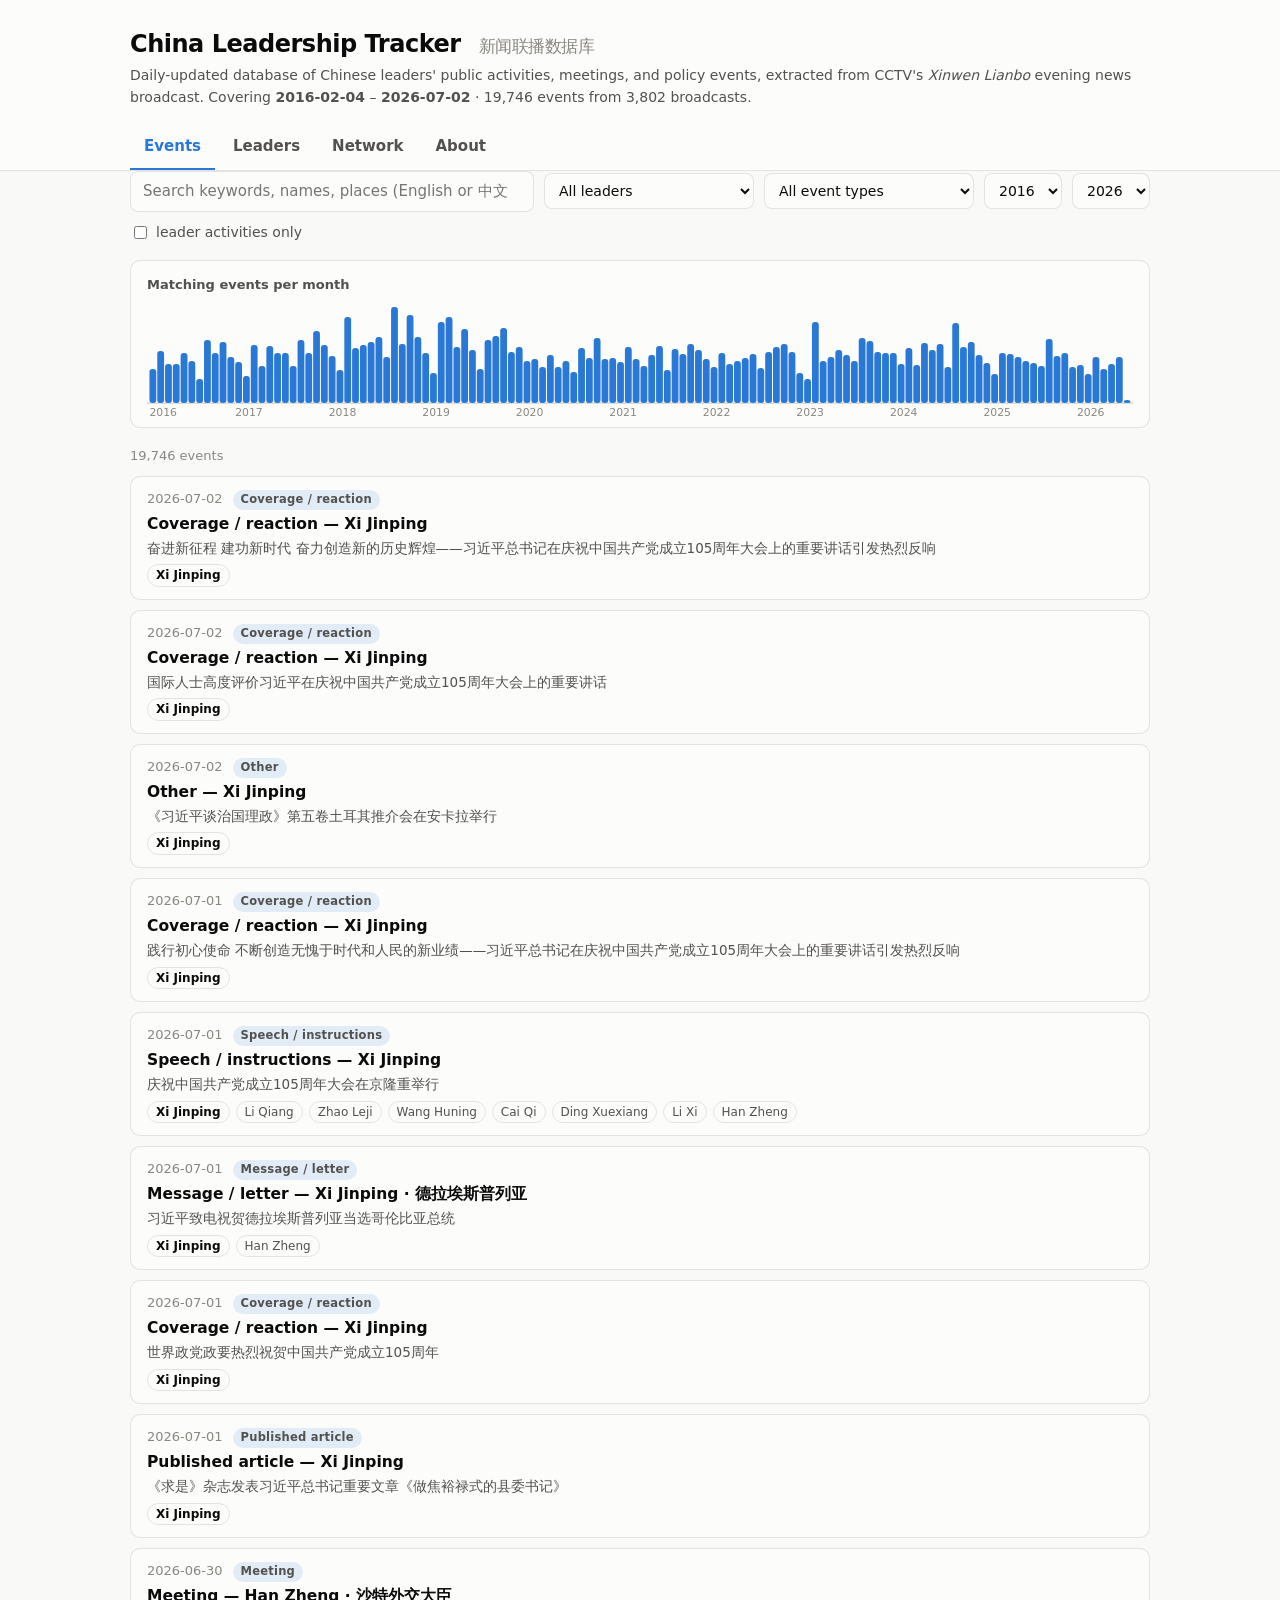
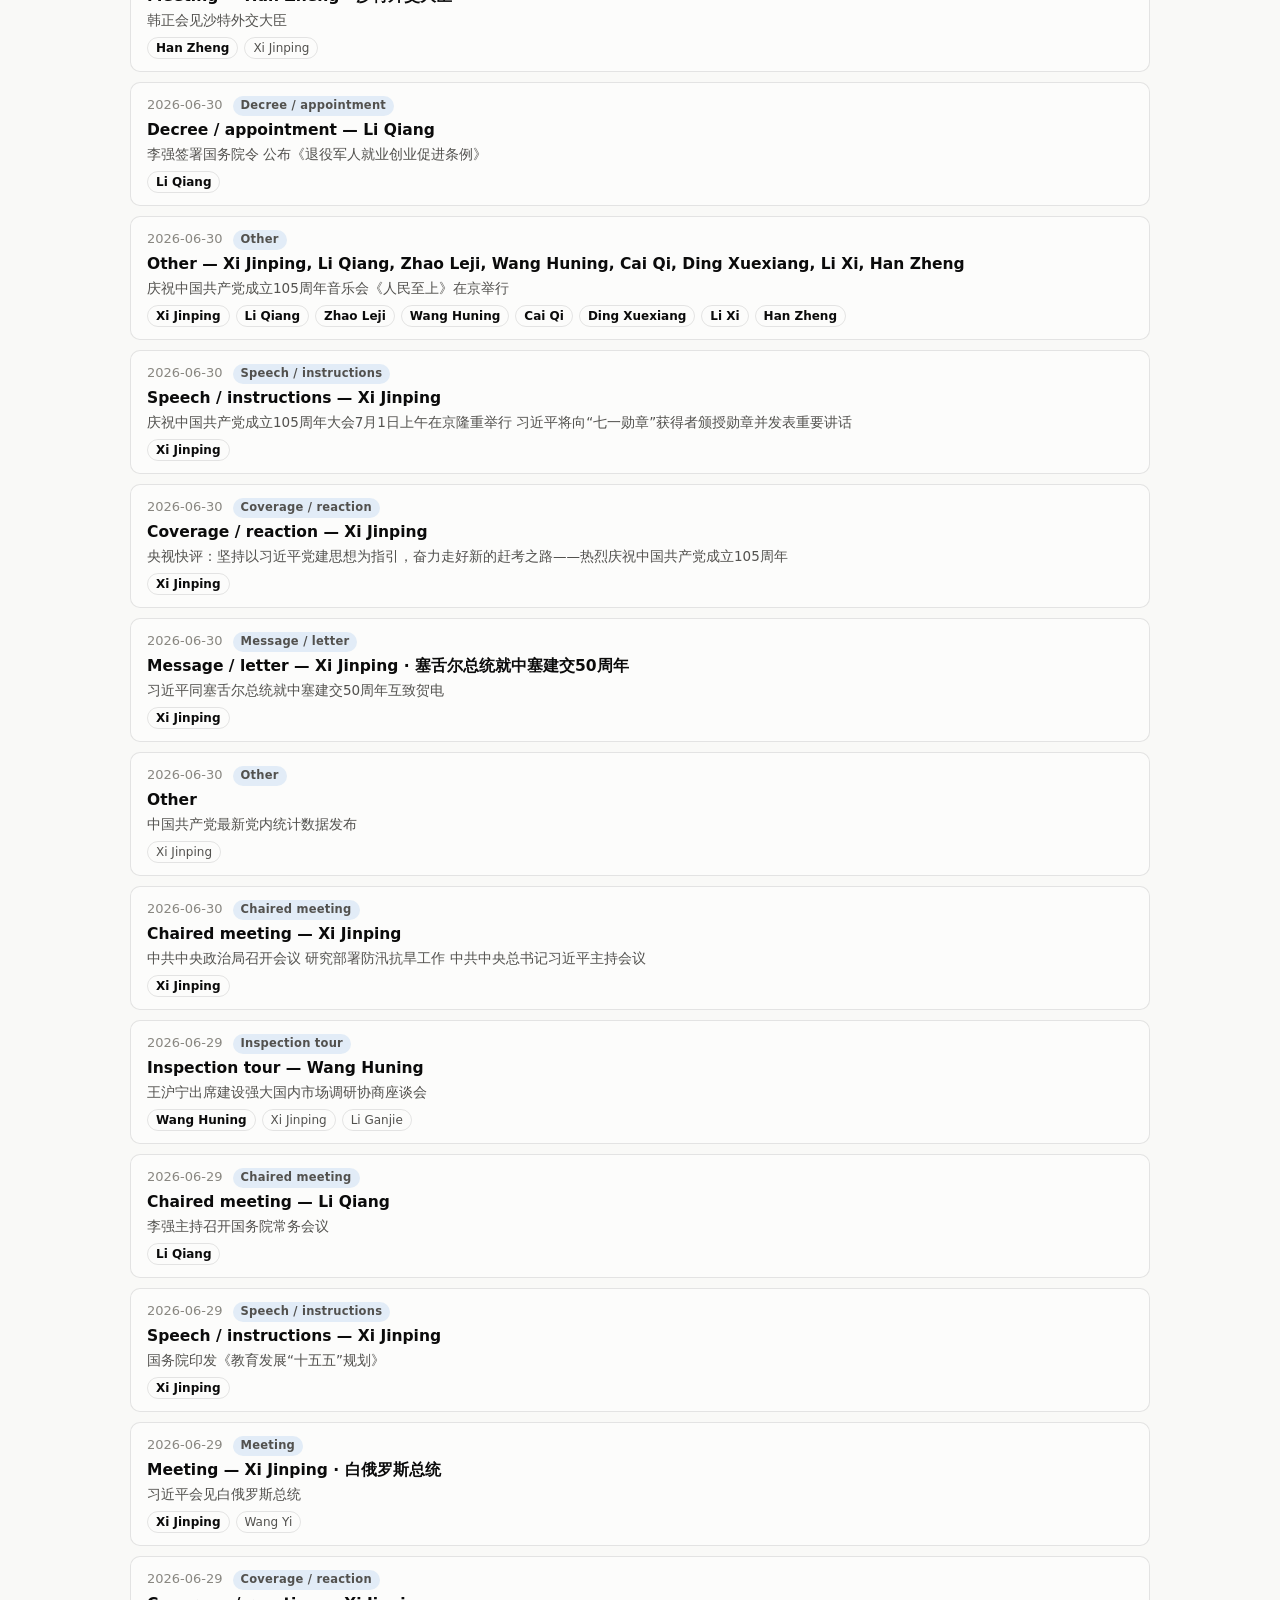
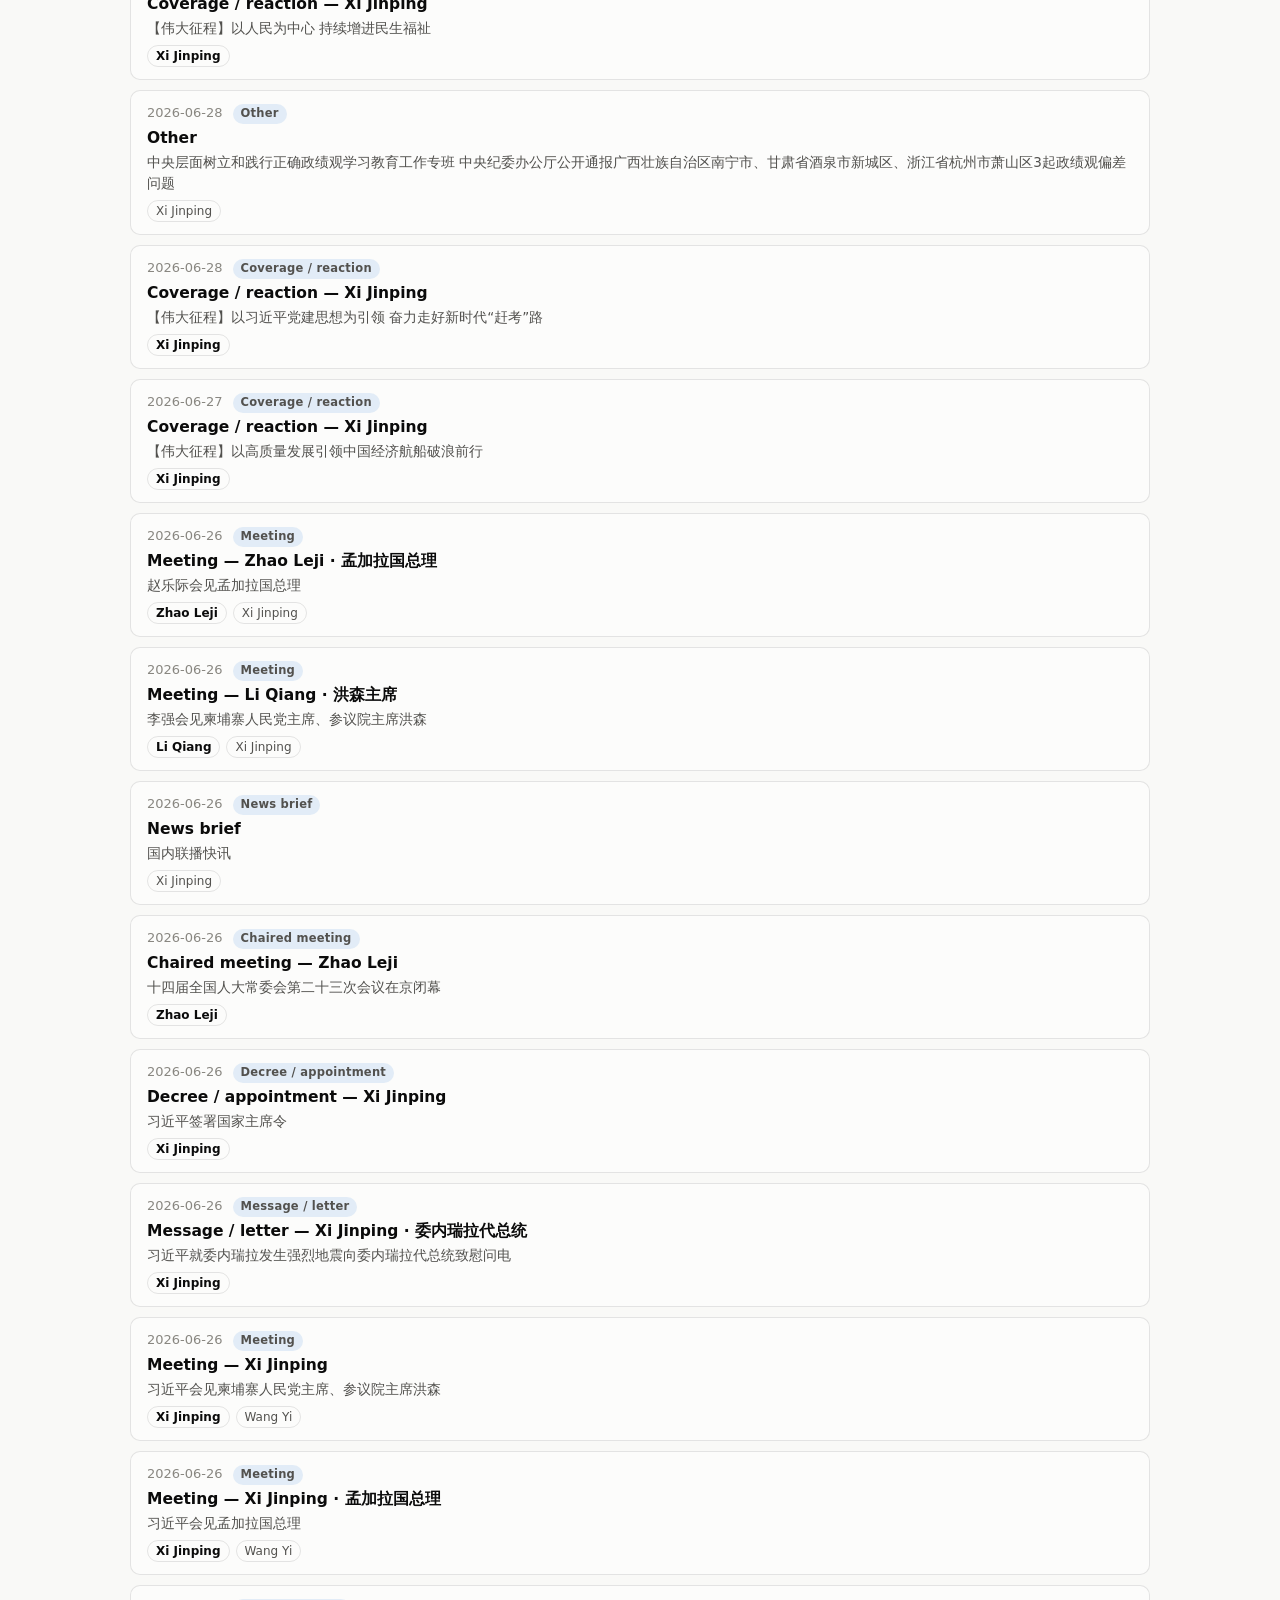
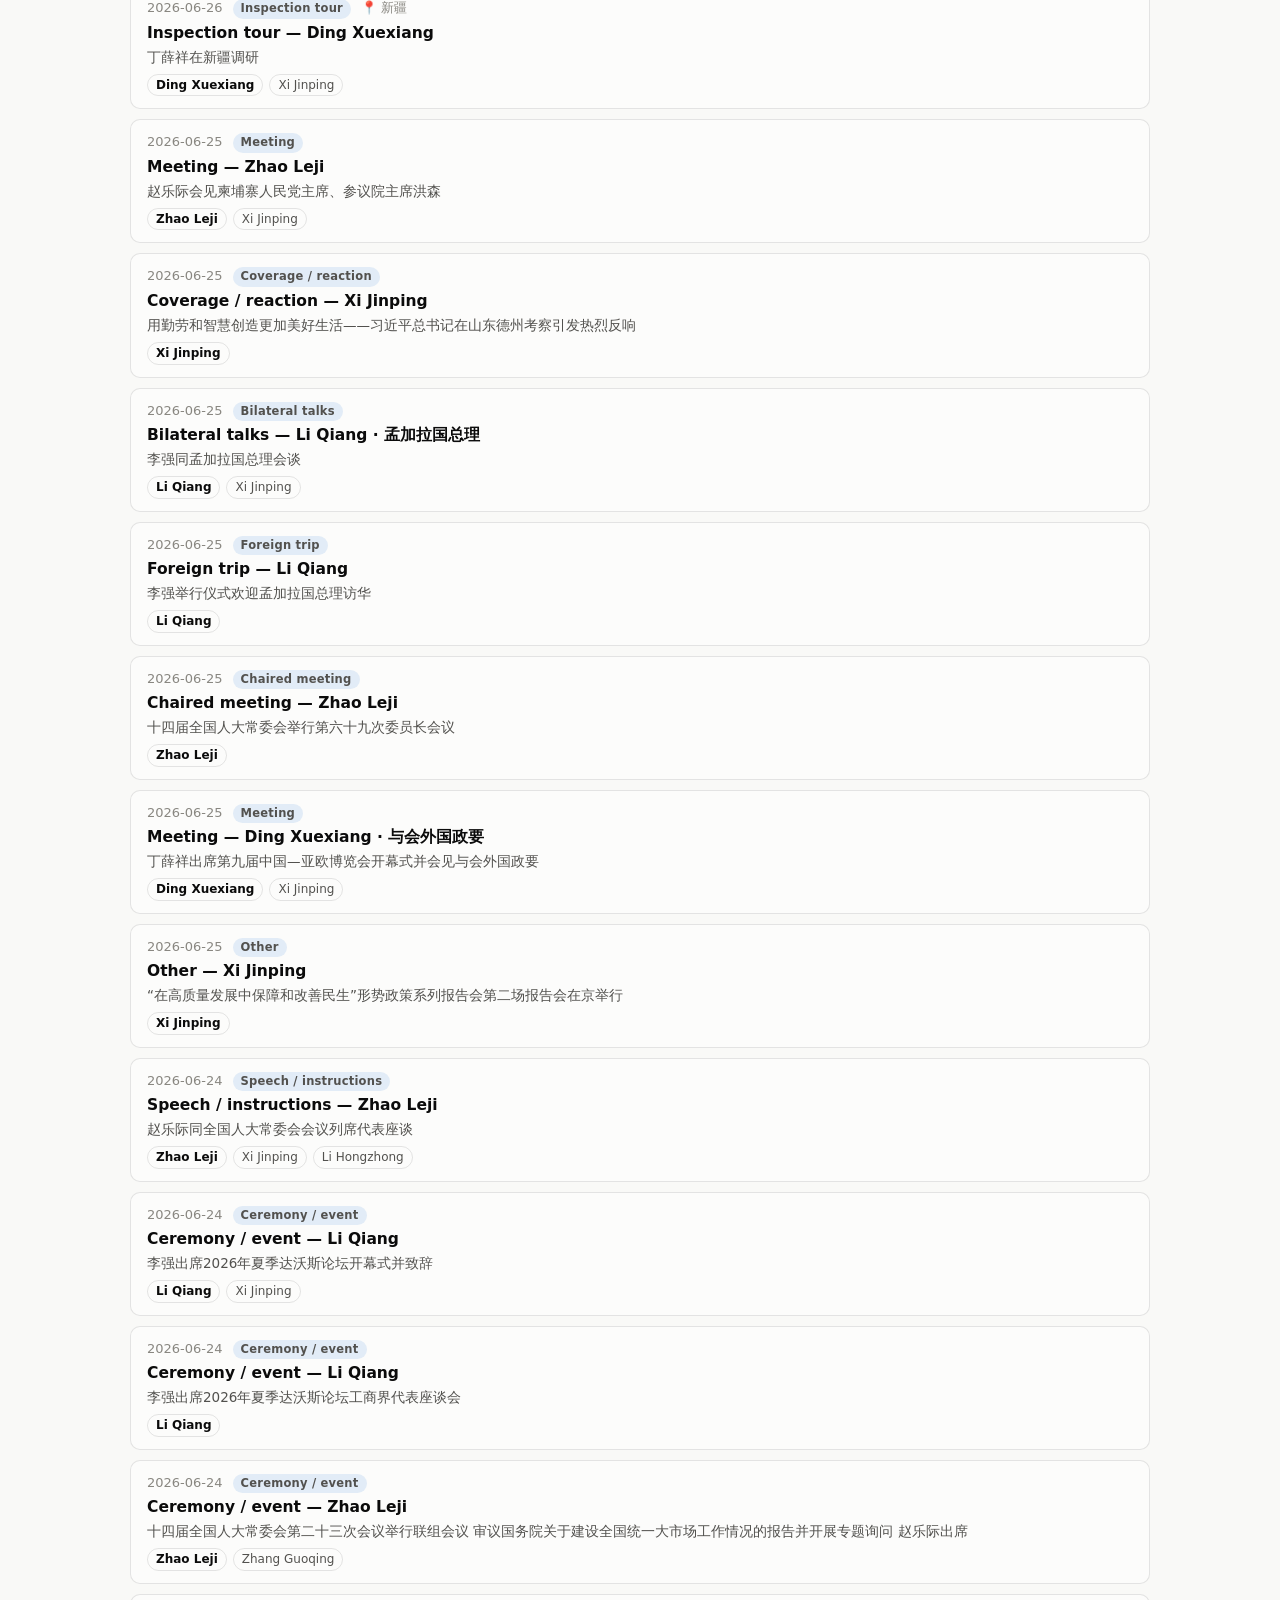
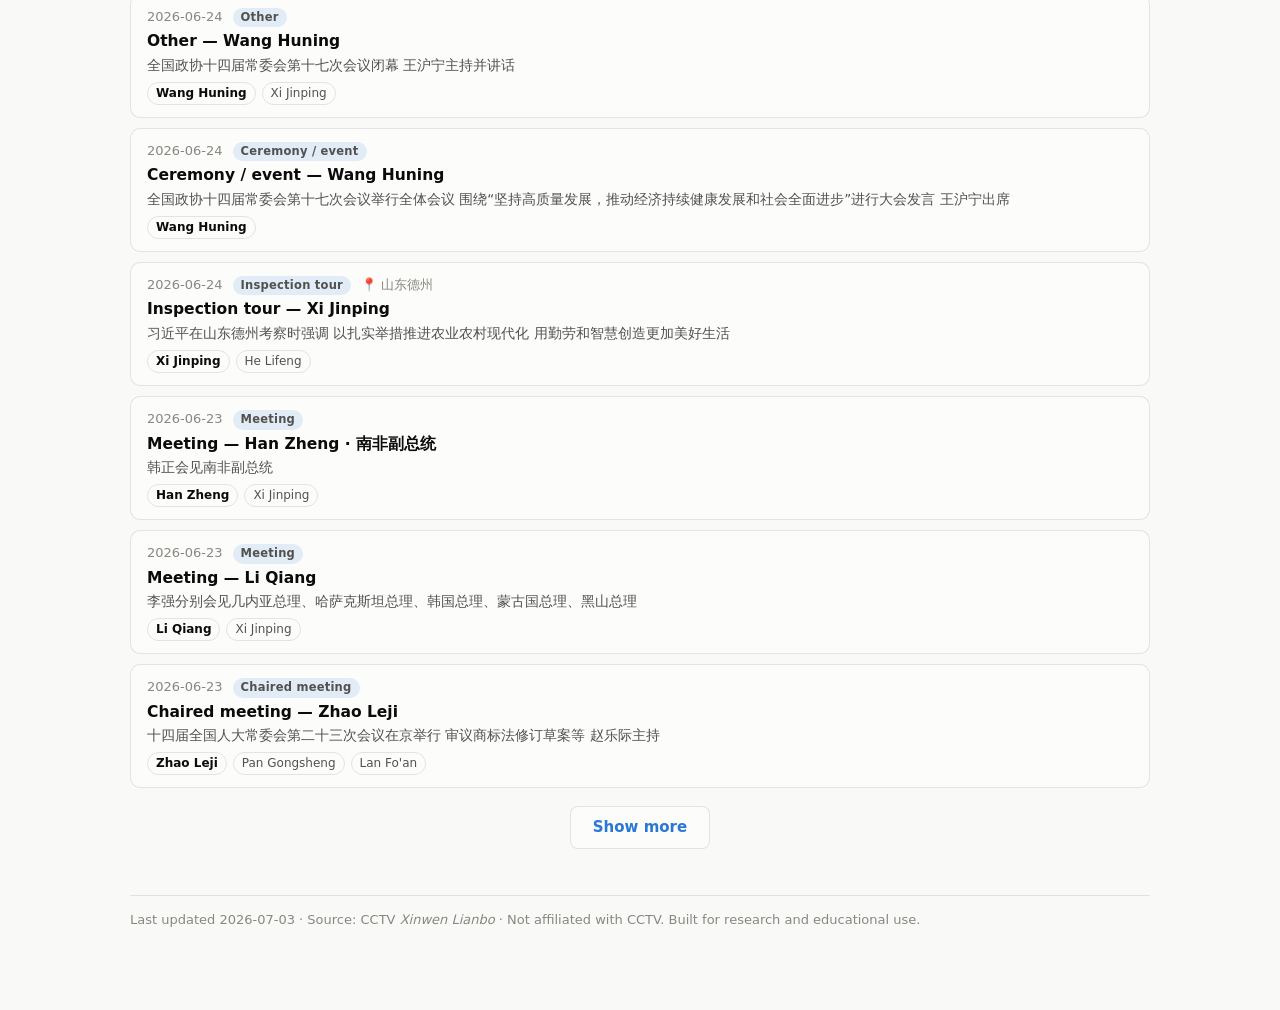
==== docs/index.html @ 0b05734a "China Leadership Tracker: pipeline, archive 2016-2026, static site Co-Authored-By: Claude Fable 5 <n" ====
<!DOCTYPE html>
<html lang="en">
<head>
<meta charset="utf-8">
<meta name="viewport" content="width=device-width, initial-scale=1">
<title>China Leadership Tracker — Xinwen Lianbo Database</title>
<meta name="description" content="A searchable English-language database of Chinese leaders' public activities, meetings, and policy events, built daily from CCTV's Xinwen Lianbo news broadcast.">
<link rel="icon" href="data:image/svg+xml,<svg xmlns=%22http://www.w3.org/2000/svg%22 viewBox=%220 0 100 100%22><text y=%22.9em%22 font-size=%2290%22>📺</text></svg>">
<link rel="stylesheet" href="style.css">
</head>
<body>

<header class="site">
  <div class="wrap">
    <h1>China Leadership Tracker <span class="zh">新闻联播数据库</span></h1>
    <p class="sub">Daily-updated database of Chinese leaders' public activities, meetings, and policy events, extracted from CCTV's <em>Xinwen Lianbo</em> evening news broadcast. <span id="meta-line"></span></p>
    <nav class="tabs">
      <button data-view="events" class="active">Events</button>
      <button data-view="leaders">Leaders</button>
      <button data-view="network">Network</button>
      <button data-view="about">About</button>
    </nav>
  </div>
</header>

<main class="wrap">

  <!-- ================= EVENTS ================= -->
  <section id="view-events" class="view active">
    <div class="filters">
      <input type="search" id="f-search" placeholder="Search keywords, names, places (English or 中文)…">
      <select id="f-leader"><option value="">All leaders</option></select>
      <select id="f-type"><option value="">All event types</option></select>
      <select id="f-year-from"></select>
      <select id="f-year-to"></select>
      <label class="chk"><input type="checkbox" id="f-activity"> leader activities only</label>
    </div>

    <div class="chart-card">
      <h3 id="chart-title">Matching events per month</h3>
      <svg id="chart-svg" preserveAspectRatio="none"></svg>
    </div>

    <p class="count-note" id="result-count"></p>
    <div id="event-list"></div>
    <button class="more-btn" id="more-btn" hidden>Show more</button>
  </section>

  <!-- ================= LEADERS ================= -->
  <section id="view-leaders" class="view">
    <div class="tier-legend" id="tier-legend"></div>
    <div class="leader-grid" id="leader-grid"></div>
  </section>

  <!-- ================= NETWORK ================= -->
  <section id="view-network" class="view">
    <div class="filters">
      <select id="n-year-from"></select>
      <select id="n-year-to"></select>
      <label class="chk">min co-appearances
        <input type="number" id="n-min" value="5" min="1" max="200" style="width:70px">
      </label>
      <label class="chk"><input type="checkbox" id="n-mentions" checked> include mentions</label>
    </div>
    <div class="tier-legend" id="net-legend"></div>
    <svg id="network-svg"></svg>
    <div class="net-info" id="net-info">Nodes are leaders sized by joint public appearances; a link means two figures appeared in the same <em>Xinwen Lianbo</em> item. Click a node to inspect; click the background to reset.</div>
  </section>

  <!-- ================= ABOUT ================= -->
  <section id="view-about" class="view prose">
    <h3>What this is</h3>
    <p><em>Xinwen Lianbo</em> (新闻联播) is China's flagship 7 p.m. news program, simulcast nationally by CCTV. Its running order and wording are a curated official record of what the party-state wants known about its leaders: who met whom, who inspected what, which meetings were chaired, and which policy language was used. This site turns the full text of every broadcast since <b>February 2016</b> into a structured, searchable, English-accessible database, updated automatically every day.</p>

    <h3>How it is built</h3>
    <ul>
      <li><b>Collection.</b> Each day's transcript is downloaded from CCTV's public program pages shortly after broadcast.</li>
      <li><b>Extraction.</b> Every news item is scanned against a roster of ~58 senior figures (Politburo members of the 18th–20th Central Committees, state leaders, and key ministers). Items are classified by rule into event types — meetings, bilateral talks, inspection tours, chaired meetings, phone calls, congratulatory messages, foreign trips, ceremonies, NPC/CPPCC deliberations, and more.</li>
      <li><b>Translation.</b> English titles and one-to-two-sentence analytic summaries are produced with a large language model and cached; the original Chinese text is always preserved and shown alongside.</li>
      <li><b>Network.</b> The co-appearance graph counts how often two roster figures appear in the same news item — a standard proxy for elite proximity used in scholarship on Chinese politics.</li>
    </ul>

    <h3>Caveats for researchers</h3>
    <ul>
      <li>The source is state media: coverage reflects official signaling, not the full universe of leadership activity. Absence from <em>Xinwen Lianbo</em> is itself a signal, but interpret it carefully.</li>
      <li>Event typing is rule-based on headline patterns; a small share of items are classified as <code>other</code> or <code>coverage</code> (thematic propaganda pieces that mention a leader without reporting an activity). The "leader activities only" filter excludes those.</li>
      <li>Name matching is by exact Chinese name; a leader mentioned by title only (e.g. 总书记 without 习近平) is not captured in that item.</li>
      <li>English summaries are machine-generated and should be checked against the Chinese original before quotation.</li>
    </ul>

    <h3>Related resources</h3>
    <ul>
      <li><a href="https://asiasociety.org/policy-institute/decoding-chinese-politics" target="_blank" rel="noopener">Asia Society Policy Institute — Decoding Chinese Politics</a></li>
      <li><a href="https://propagandascope.org/" target="_blank" rel="noopener">PropagandaScope</a></li>
      <li><a href="https://tv.cctv.com/lm/xwlb/" target="_blank" rel="noopener">CCTV Xinwen Lianbo official page (source)</a></li>
    </ul>

    <h3>Data access</h3>
    <p>The underlying data is plain JSON, republished on every update: <code>data/index.json</code> (all events), <code>data/leaders.json</code> (roster), and <code>data/events-YYYY.json</code> (full Chinese text by year). Cite as "China Leadership Tracker, based on CCTV Xinwen Lianbo transcripts."</p>
  </section>

  <footer class="site">
    <span id="footer-meta"></span> · Source: CCTV <em>Xinwen Lianbo</em> · Not affiliated with CCTV. Built for research and educational use.
  </footer>
</main>

<div class="chart-tip" id="tip"></div>
<script src="app.js"></script>
</body>
</html>
---- docs/style.css ----
:root {
  --page: #f9f9f7;
  --surface: #fcfcfb;
  --ink: #0b0b0b;
  --ink-2: #52514e;
  --muted: #898781;
  --grid: #e1e0d9;
  --baseline: #c3c2b7;
  --border: rgba(11, 11, 11, 0.10);
  --accent: #2a78d6;
  --accent-soft: rgba(42, 120, 214, 0.12);
  --tier1: #2a78d6;
  --tier2: #1baf7a;
  --tier3: #eda100;
  --tier4: #008300;
  --tier5: #4a3aa7;
}
@media (prefers-color-scheme: dark) {
  :root {
    --page: #0d0d0d;
    --surface: #1a1a19;
    --ink: #ffffff;
    --ink-2: #c3c2b7;
    --muted: #898781;
    --grid: #2c2c2a;
    --baseline: #383835;
    --border: rgba(255, 255, 255, 0.10);
    --accent: #3987e5;
    --accent-soft: rgba(57, 135, 229, 0.18);
    --tier1: #3987e5;
    --tier2: #199e70;
    --tier3: #c98500;
    --tier4: #008300;
    --tier5: #9085e9;
  }
}

* { box-sizing: border-box; }
html, body { margin: 0; padding: 0; }
body {
  background: var(--page);
  color: var(--ink);
  font: 15px/1.55 system-ui, -apple-system, "Segoe UI", sans-serif;
}
a { color: var(--accent); text-decoration: none; }
a:hover { text-decoration: underline; }

.wrap { max-width: 1060px; margin: 0 auto; padding: 0 20px 80px; }

header.site {
  border-bottom: 1px solid var(--border);
  background: var(--surface);
}
header.site .wrap {
  padding-top: 26px;
  padding-bottom: 0;
}
header.site h1 { margin: 0 0 2px; font-size: 24px; letter-spacing: -0.02em; }
header.site h1 .zh { color: var(--muted); font-weight: 400; font-size: 17px; margin-left: 10px; }
header.site p.sub { margin: 0 0 16px; color: var(--ink-2); font-size: 14px; }

nav.tabs { display: flex; gap: 4px; }
nav.tabs button {
  appearance: none; border: none; background: none;
  font: inherit; font-weight: 600; color: var(--ink-2);
  padding: 10px 14px; cursor: pointer;
  border-bottom: 2px solid transparent;
}
nav.tabs button:hover { color: var(--ink); }
nav.tabs button.active { color: var(--accent); border-bottom-color: var(--accent); }

main { padding-top: 22px; }
.view { display: none; }
.view.active { display: block; }

/* ---- filters ---- */
.filters {
  display: flex; flex-wrap: wrap; gap: 10px; align-items: center;
  margin-bottom: 16px;
}
.filters input[type="search"] {
  flex: 1 1 260px; min-width: 200px;
  padding: 8px 12px; font: inherit;
  color: var(--ink); background: var(--surface);
  border: 1px solid var(--border); border-radius: 8px;
}
.filters select, .filters input[type="number"] {
  padding: 8px 10px; font: inherit; font-size: 14px;
  color: var(--ink); background: var(--surface);
  border: 1px solid var(--border); border-radius: 8px;
  max-width: 210px;
}
.filters label.chk { display: inline-flex; gap: 6px; align-items: center; font-size: 14px; color: var(--ink-2); }
.count-note { color: var(--muted); font-size: 13px; margin: 4px 0 10px; }

/* ---- chart ---- */
.chart-card {
  background: var(--surface); border: 1px solid var(--border);
  border-radius: 10px; padding: 14px 16px 8px; margin-bottom: 18px;
}
.chart-card h3 { margin: 0 0 4px; font-size: 13px; font-weight: 600; color: var(--ink-2); }
.chart-card svg { display: block; width: 100%; height: 120px; }
.chart-tip {
  position: fixed; pointer-events: none; z-index: 30; display: none;
  background: var(--surface); color: var(--ink);
  border: 1px solid var(--border); border-radius: 8px;
  padding: 6px 10px; font-size: 13px;
  box-shadow: 0 4px 14px rgba(0,0,0,0.18);
}

/* ---- event list ---- */
.event {
  background: var(--surface); border: 1px solid var(--border);
  border-radius: 10px; padding: 12px 16px; margin-bottom: 10px;
  cursor: pointer;
}
.event:hover { border-color: var(--accent); }
.event .top { display: flex; gap: 10px; align-items: baseline; flex-wrap: wrap; }
.event .date { color: var(--muted); font-size: 13px; font-variant-numeric: tabular-nums; }
.event .type {
  font-size: 11.5px; font-weight: 600; letter-spacing: 0.02em;
  color: var(--ink-2); background: var(--accent-soft);
  padding: 1px 8px; border-radius: 999px; white-space: nowrap;
}
.event h4 { margin: 4px 0 2px; font-size: 15.5px; line-height: 1.4; }
.event .zh-title { color: var(--ink-2); font-size: 13.5px; margin: 0; }
.event .who { margin-top: 6px; display: flex; flex-wrap: wrap; gap: 6px; }
.badge {
  font-size: 12px; color: var(--ink-2);
  border: 1px solid var(--border); border-radius: 999px;
  padding: 1px 8px; background: none;
}
.badge b { color: var(--ink); font-weight: 600; }
.event .detail { display: none; margin-top: 10px; border-top: 1px solid var(--grid); padding-top: 10px; }
.event.open .detail { display: block; }
.event .detail p { margin: 6px 0; }
.event .detail .label { color: var(--muted); font-size: 12px; text-transform: uppercase; letter-spacing: 0.05em; }
.event .detail .zh-full { color: var(--ink-2); font-size: 14px; line-height: 1.8; }
.more-btn {
  display: block; margin: 18px auto; padding: 9px 22px;
  font: inherit; font-weight: 600; color: var(--accent);
  background: var(--surface); border: 1px solid var(--border);
  border-radius: 8px; cursor: pointer;
}
.more-btn:hover { border-color: var(--accent); }

/* ---- leaders ---- */
.leader-grid { display: grid; grid-template-columns: repeat(auto-fill, minmax(300px, 1fr)); gap: 12px; }
.leader-card {
  background: var(--surface); border: 1px solid var(--border);
  border-radius: 10px; padding: 14px 16px; cursor: pointer;
}
.leader-card:hover { border-color: var(--accent); }
.leader-card h4 { margin: 0; font-size: 16px; }
.leader-card h4 .zh { color: var(--muted); font-weight: 400; margin-left: 8px; }
.leader-card .roles { color: var(--ink-2); font-size: 13px; margin: 4px 0 8px; }
.leader-card .stats { color: var(--muted); font-size: 12.5px; }
.tier-dot { display: inline-block; width: 9px; height: 9px; border-radius: 50%; margin-right: 7px; }
.tier-legend { display: flex; flex-wrap: wrap; gap: 14px; margin: 4px 0 16px; font-size: 13px; color: var(--ink-2); }
.tier-legend span { display: inline-flex; align-items: center; }

/* ---- network ---- */
#network-svg {
  width: 100%; height: 620px; display: block;
  background: var(--surface); border: 1px solid var(--border); border-radius: 10px;
}
#network-svg .edge { stroke: var(--baseline); stroke-opacity: 0.5; }
#network-svg .edge.hl { stroke: var(--accent); stroke-opacity: 0.9; }
#network-svg .node circle { stroke: var(--surface); stroke-width: 2px; cursor: pointer; }
#network-svg .node text {
  font: 11.5px system-ui, sans-serif; fill: var(--ink-2);
  pointer-events: none; paint-order: stroke; stroke: var(--surface); stroke-width: 3px;
}
#network-svg .node.dim { opacity: 0.18; }
#network-svg .edge.dim { opacity: 0.08; }
.net-info {
  margin-top: 10px; background: var(--surface); border: 1px solid var(--border);
  border-radius: 10px; padding: 12px 16px; font-size: 14px; color: var(--ink-2);
  min-height: 20px;
}

/* ---- about ---- */
.prose { max-width: 760px; }
.prose h3 { margin-top: 26px; }
.prose p, .prose li { color: var(--ink-2); }
.prose code { background: var(--accent-soft); padding: 1px 5px; border-radius: 4px; font-size: 13px; }

footer.site { margin-top: 46px; color: var(--muted); font-size: 13px; border-top: 1px solid var(--border); padding-top: 14px; }

@media (max-width: 640px) {
  header.site h1 { font-size: 19px; }
  #network-svg { height: 460px; }
}
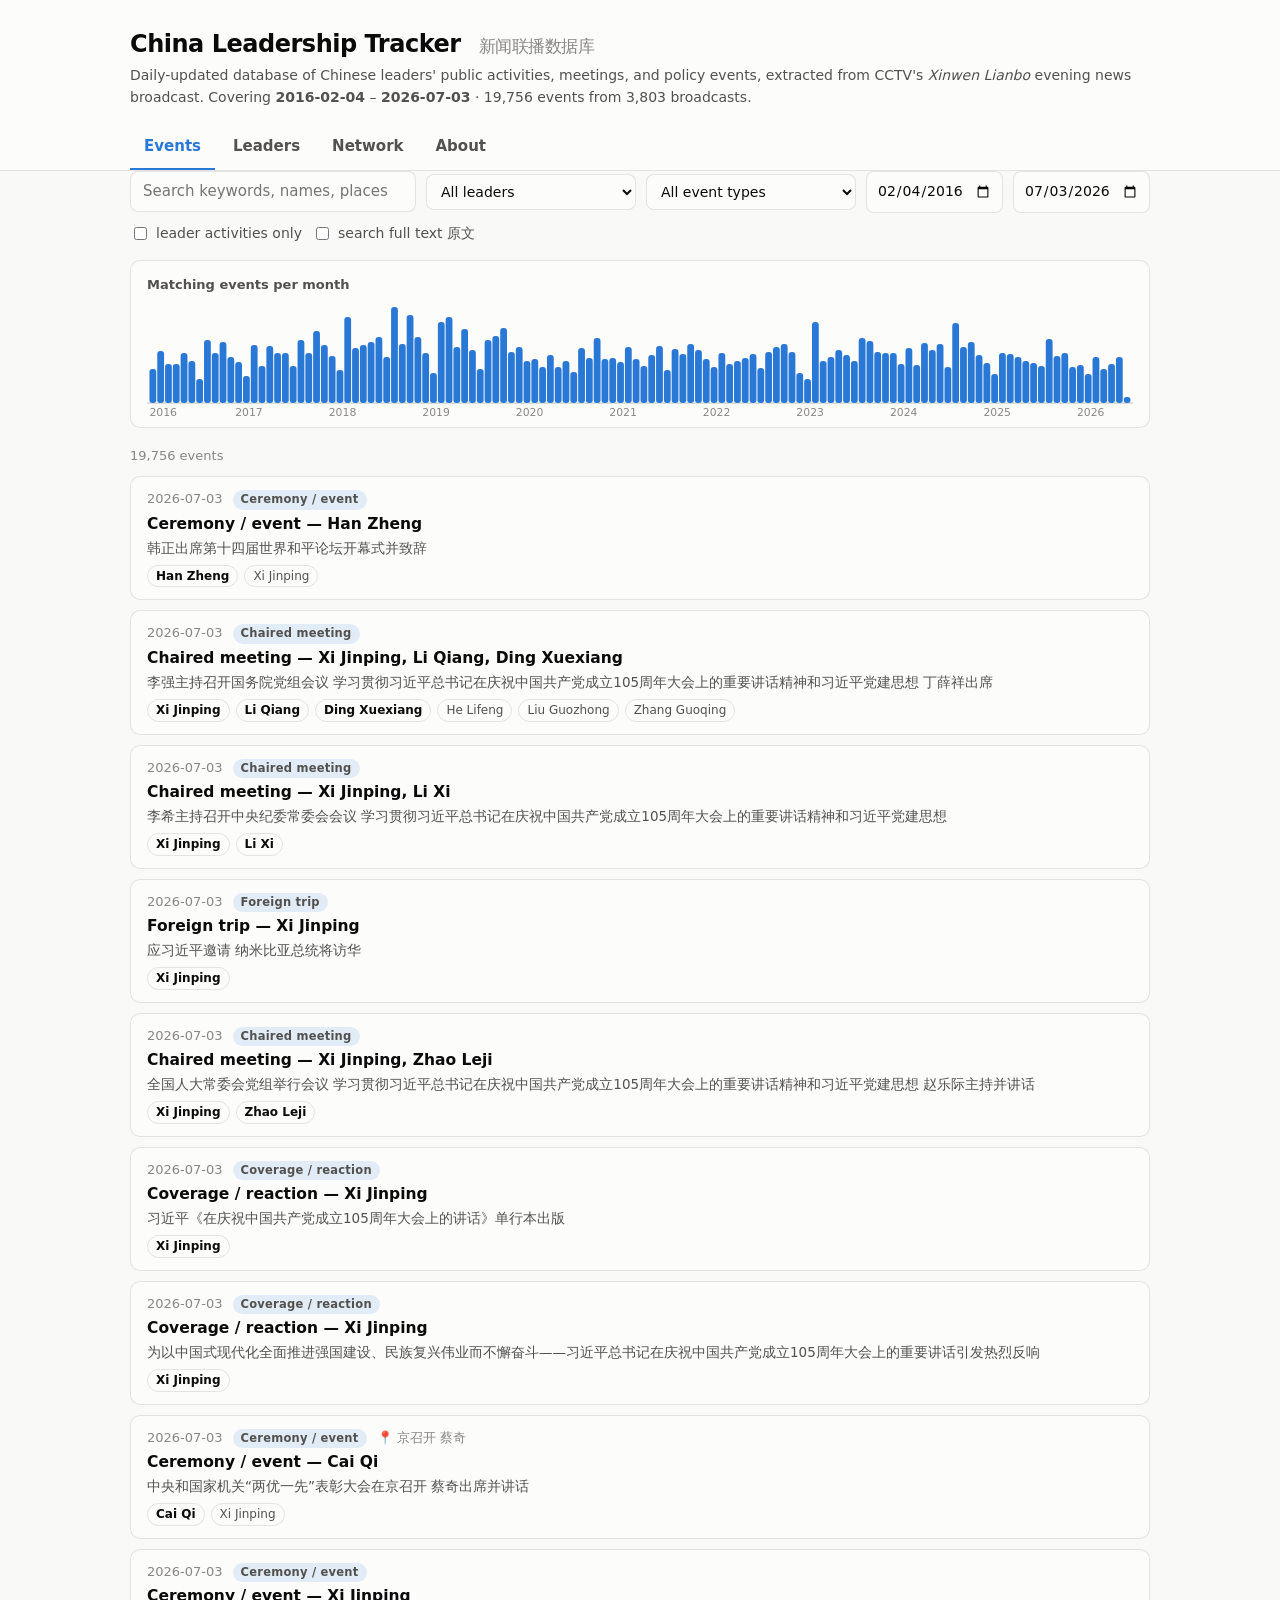
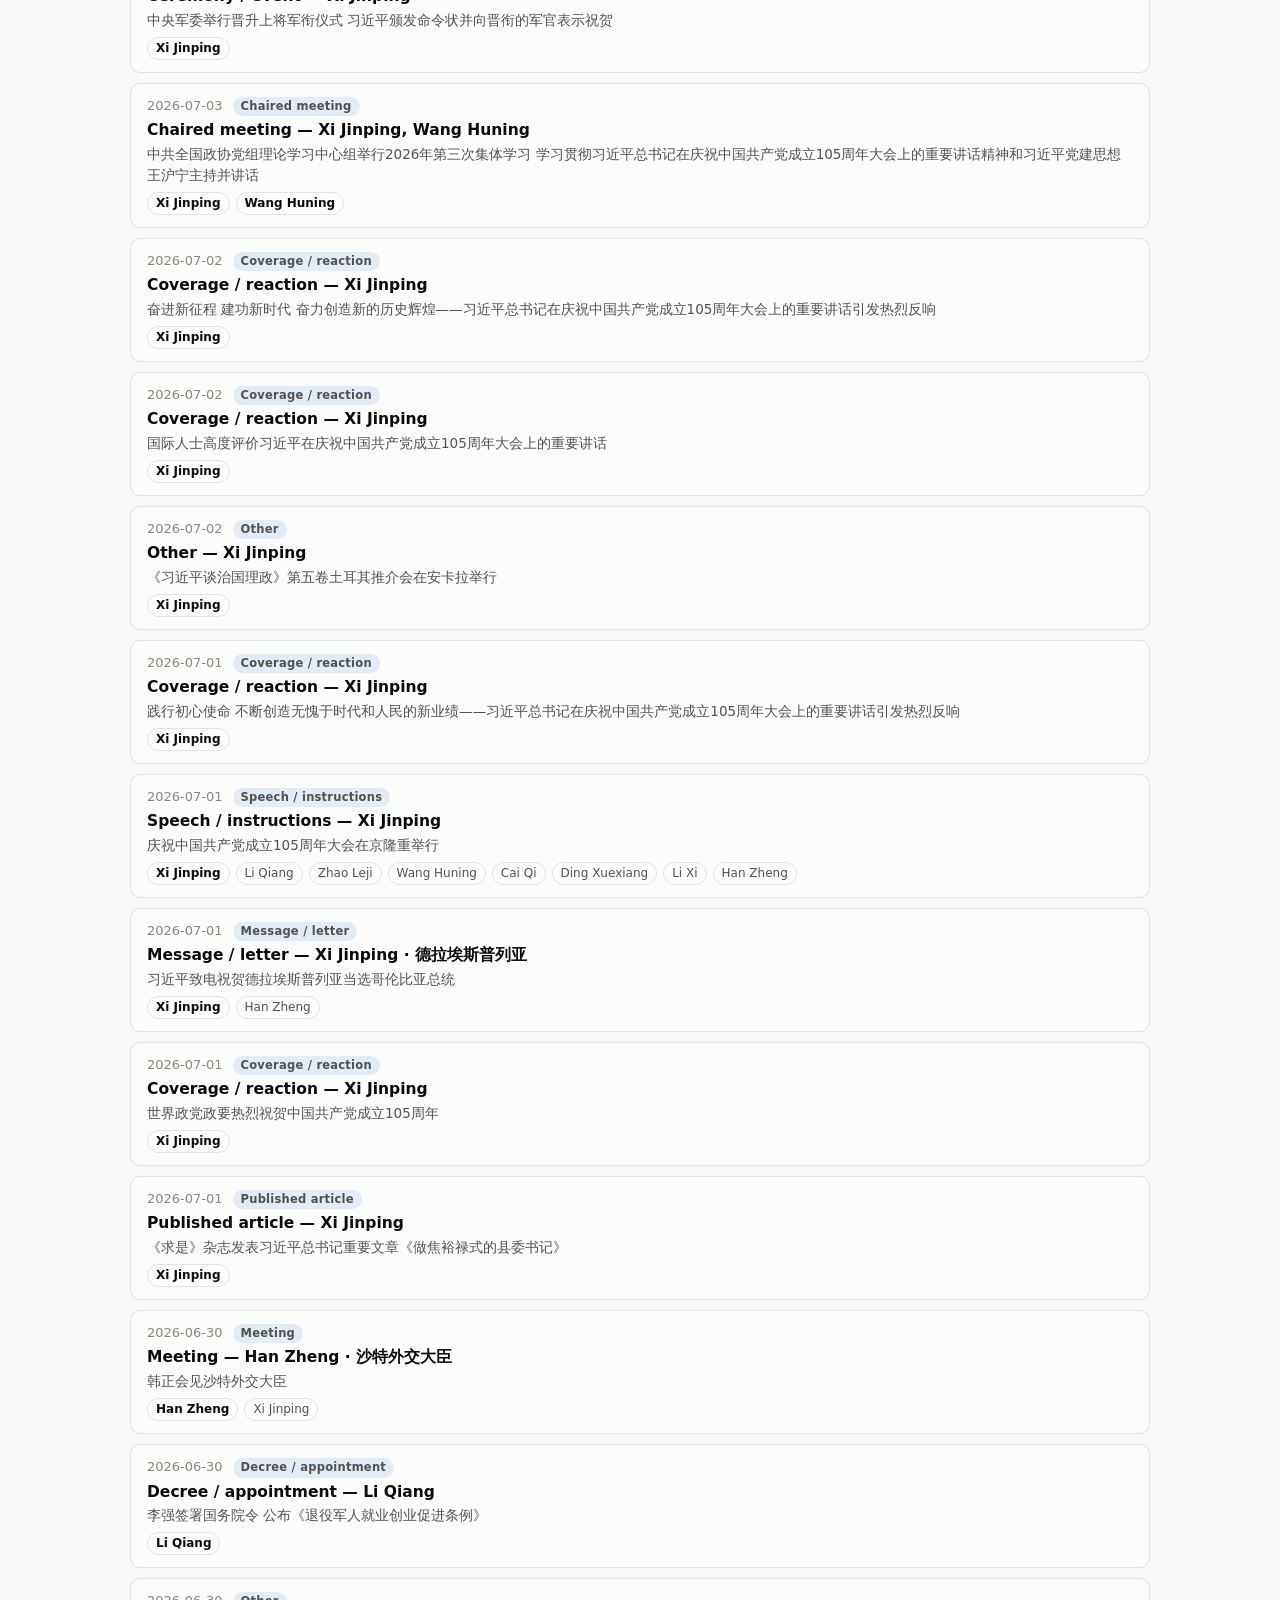
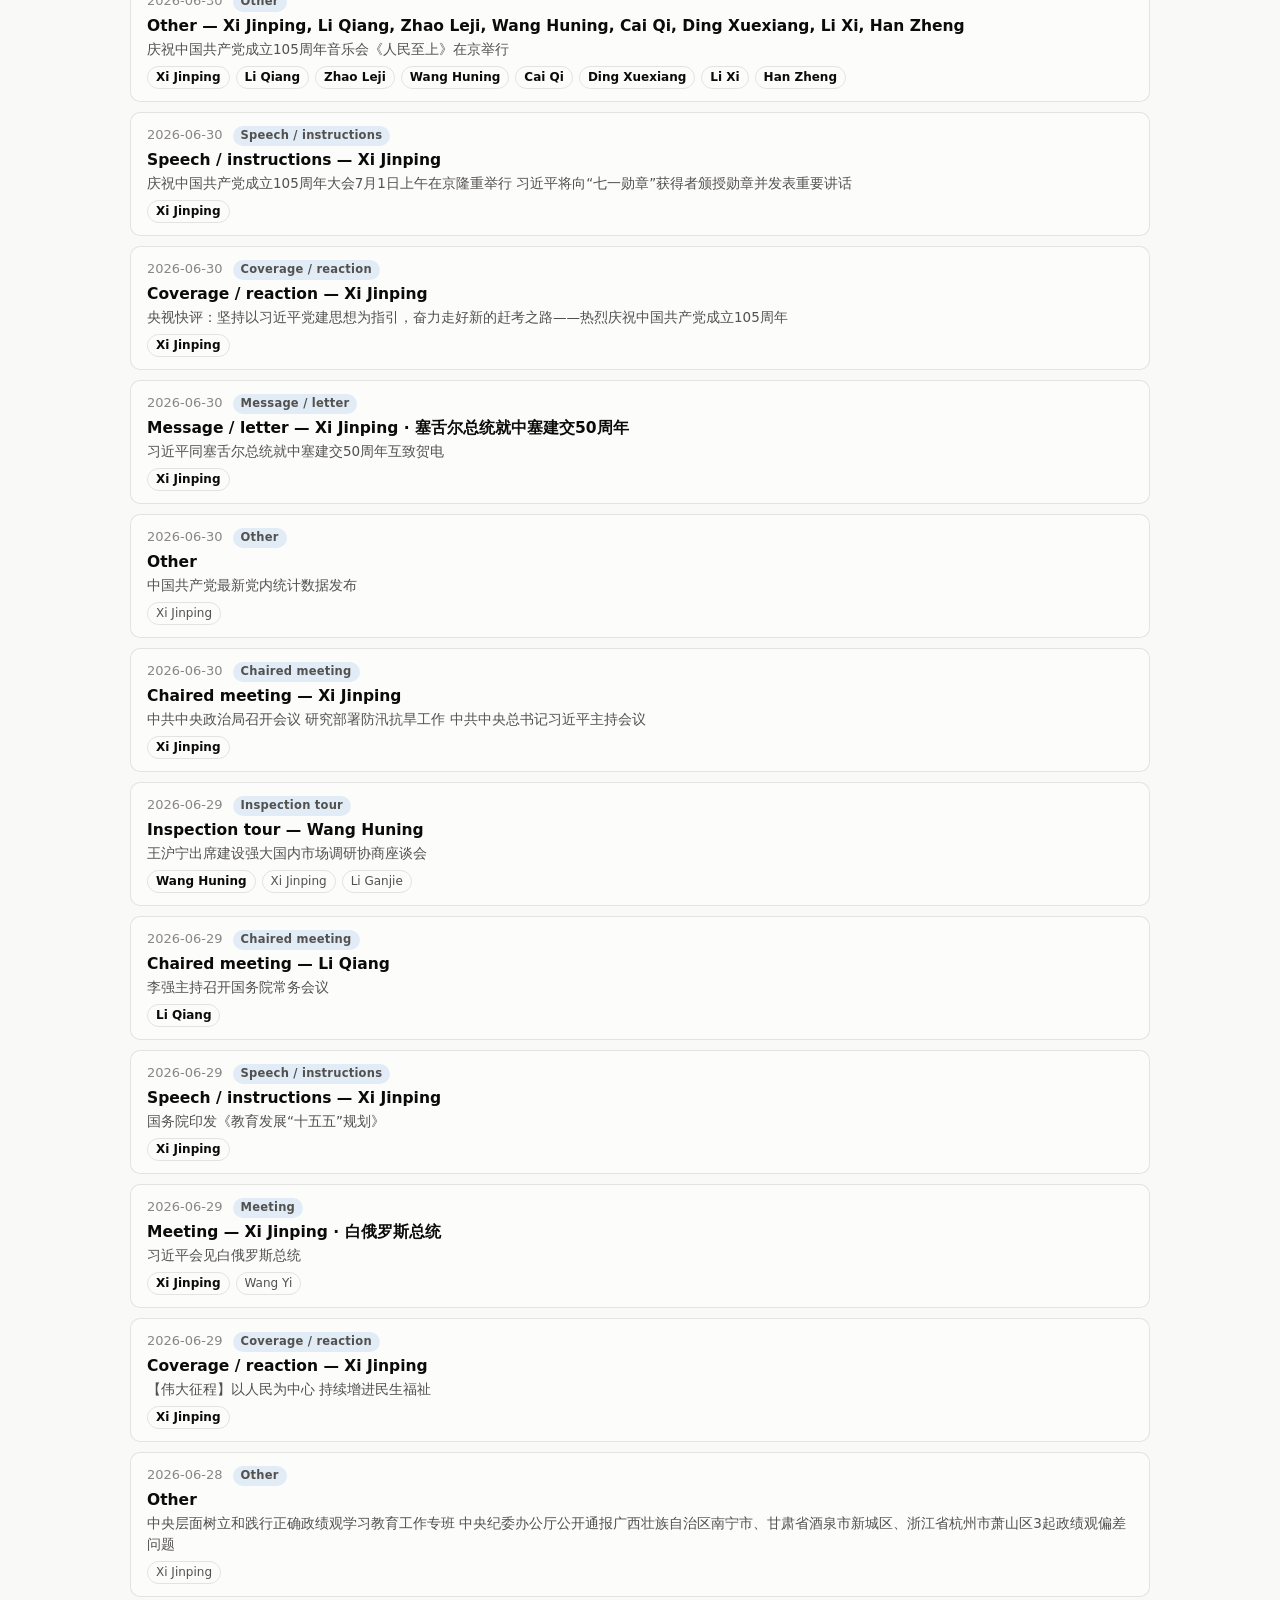
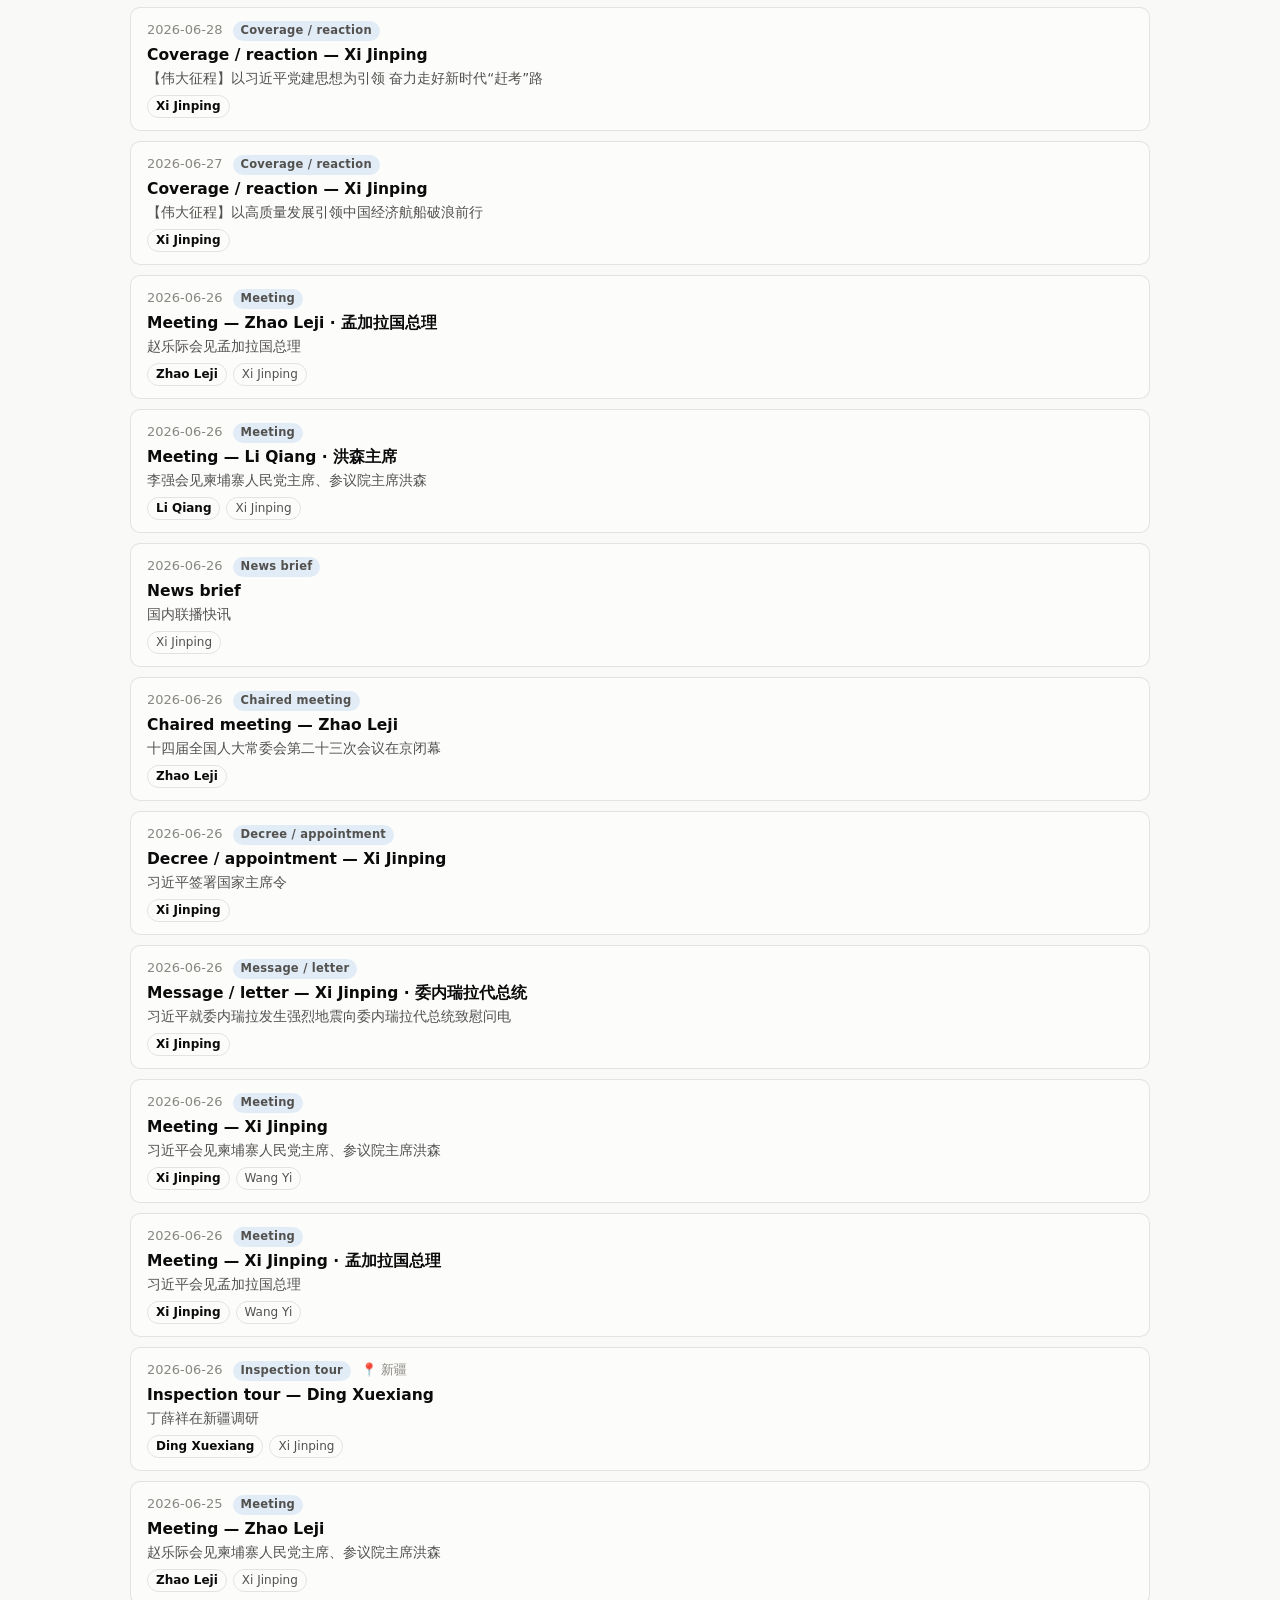
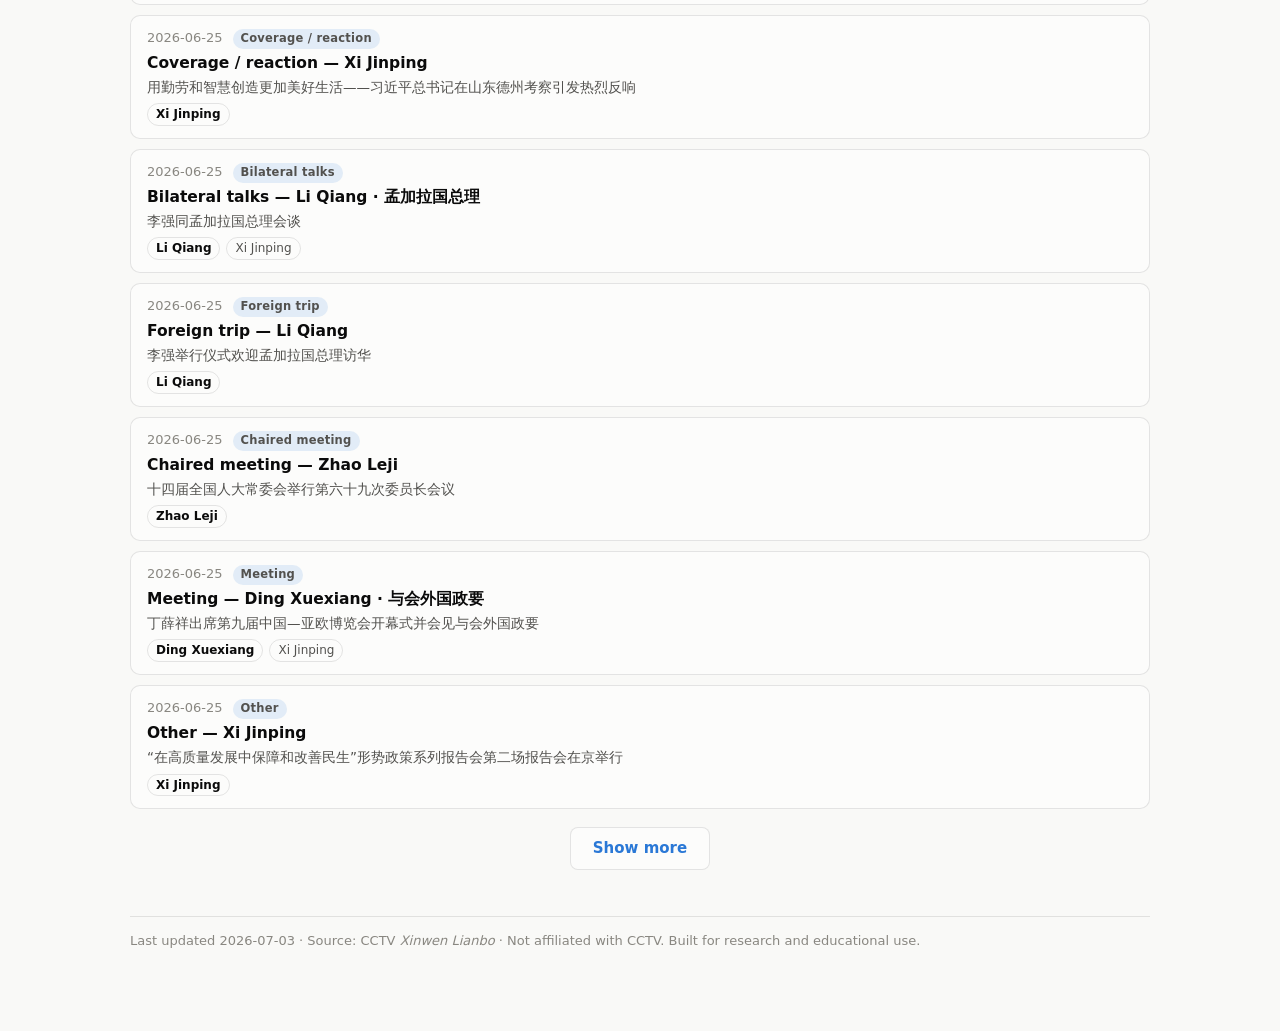
==== commit 9bdd11db: "Events tab: date-range filter, full-text transcript search; trim About links Co-Authored-By: Claude " ====
--- a/docs/index.html
+++ b/docs/index.html
@@ -31,9 +31,10 @@
       <input type="search" id="f-search" placeholder="Search keywords, names, places (English or 中文)…">
       <select id="f-leader"><option value="">All leaders</option></select>
       <select id="f-type"><option value="">All event types</option></select>
-      <select id="f-year-from"></select>
-      <select id="f-year-to"></select>
+      <input type="date" id="f-date-from" title="From date">
+      <input type="date" id="f-date-to" title="To date">
       <label class="chk"><input type="checkbox" id="f-activity"> leader activities only</label>
+      <label class="chk" title="Also match the original Chinese transcript text (downloads the transcripts for the selected date range on first use)"><input type="checkbox" id="f-fulltext"> search full text 原文</label>
     </div>
 
     <div class="chart-card">
@@ -88,11 +89,9 @@
       <li>English summaries are machine-generated and should be checked against the Chinese original before quotation.</li>
     </ul>
 
-    <h3>Related resources</h3>
+    <h3>Source</h3>
     <ul>
-      <li><a href="https://asiasociety.org/policy-institute/decoding-chinese-politics" target="_blank" rel="noopener">Asia Society Policy Institute — Decoding Chinese Politics</a></li>
-      <li><a href="https://propagandascope.org/" target="_blank" rel="noopener">PropagandaScope</a></li>
-      <li><a href="https://tv.cctv.com/lm/xwlb/" target="_blank" rel="noopener">CCTV Xinwen Lianbo official page (source)</a></li>
+      <li><a href="https://tv.cctv.com/lm/xwlb/" target="_blank" rel="noopener">CCTV Xinwen Lianbo official program page</a></li>
     </ul>
 
     <h3>Data access</h3>
--- a/docs/style.css
+++ b/docs/style.css
@@ -84,7 +84,7 @@
   color: var(--ink); background: var(--surface);
   border: 1px solid var(--border); border-radius: 8px;
 }
-.filters select, .filters input[type="number"] {
+.filters select, .filters input[type="number"], .filters input[type="date"] {
   padding: 8px 10px; font: inherit; font-size: 14px;
   color: var(--ink); background: var(--surface);
   border: 1px solid var(--border); border-radius: 8px;
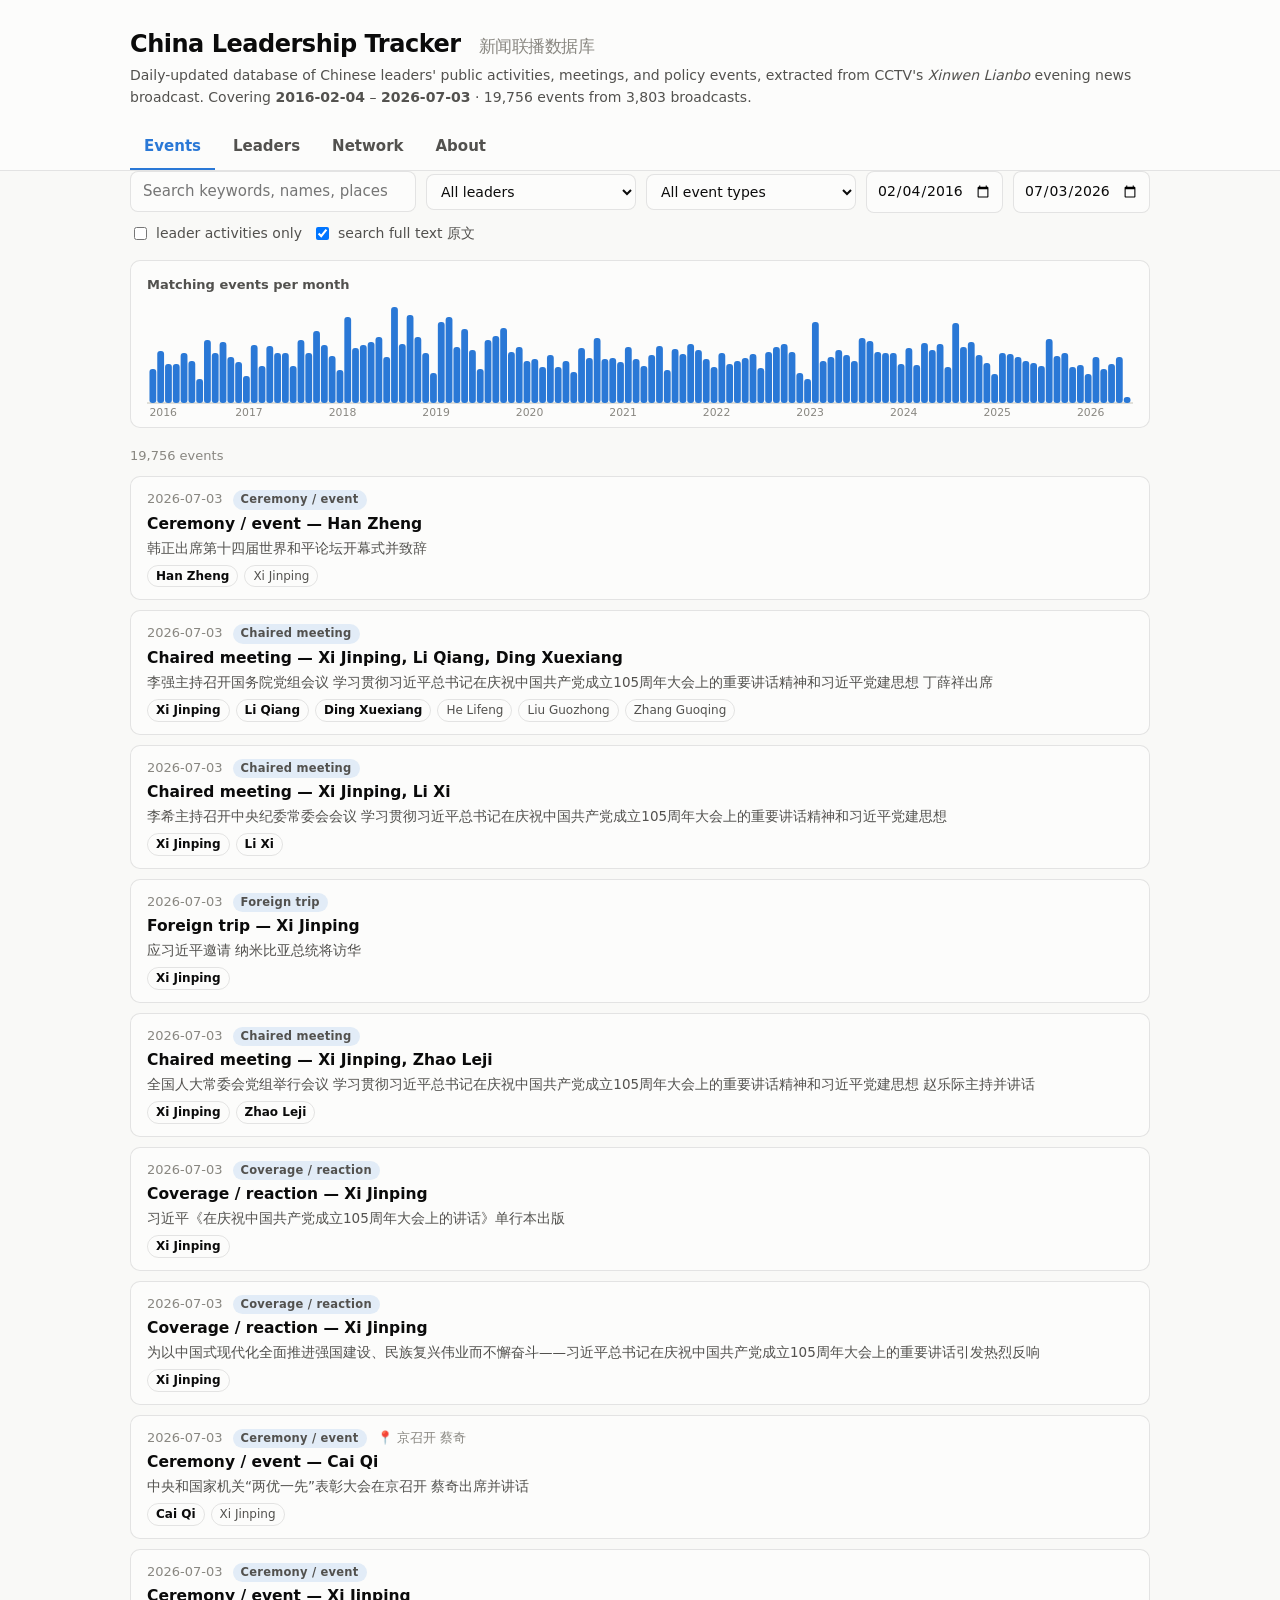
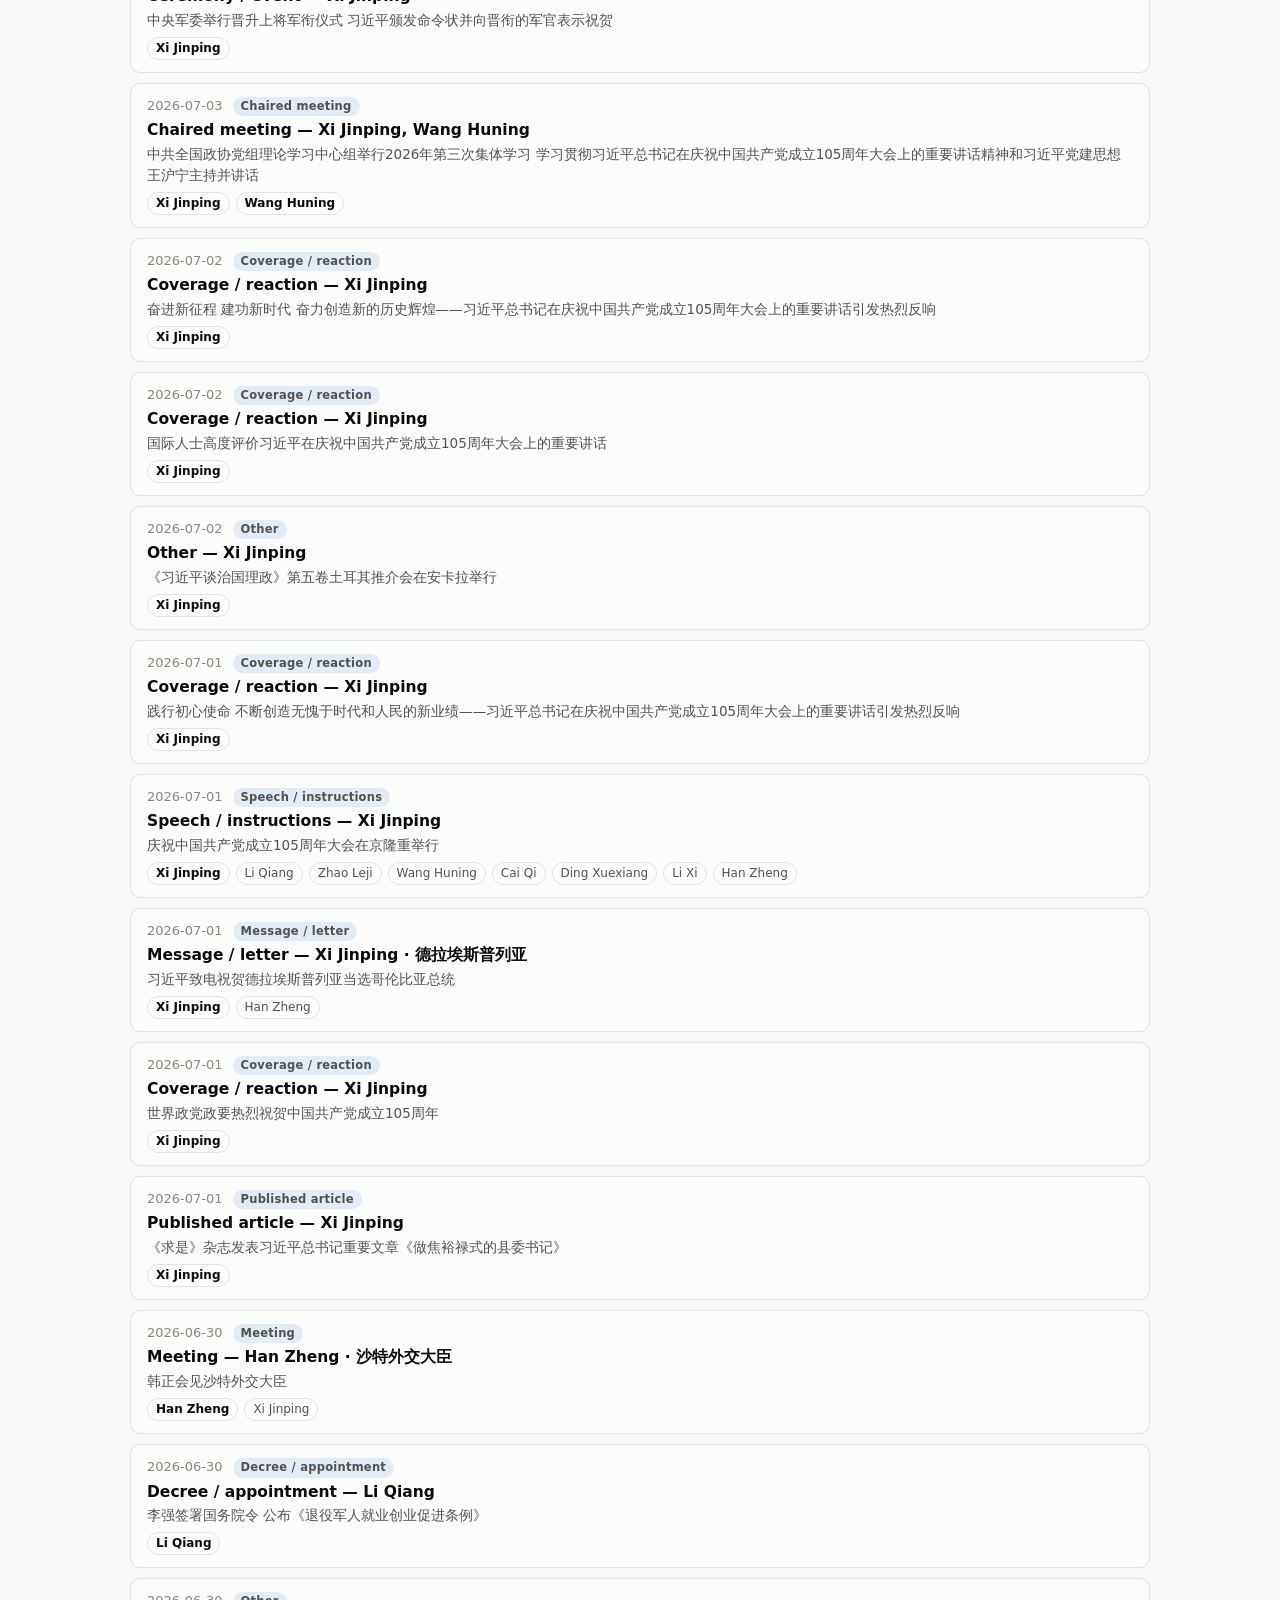
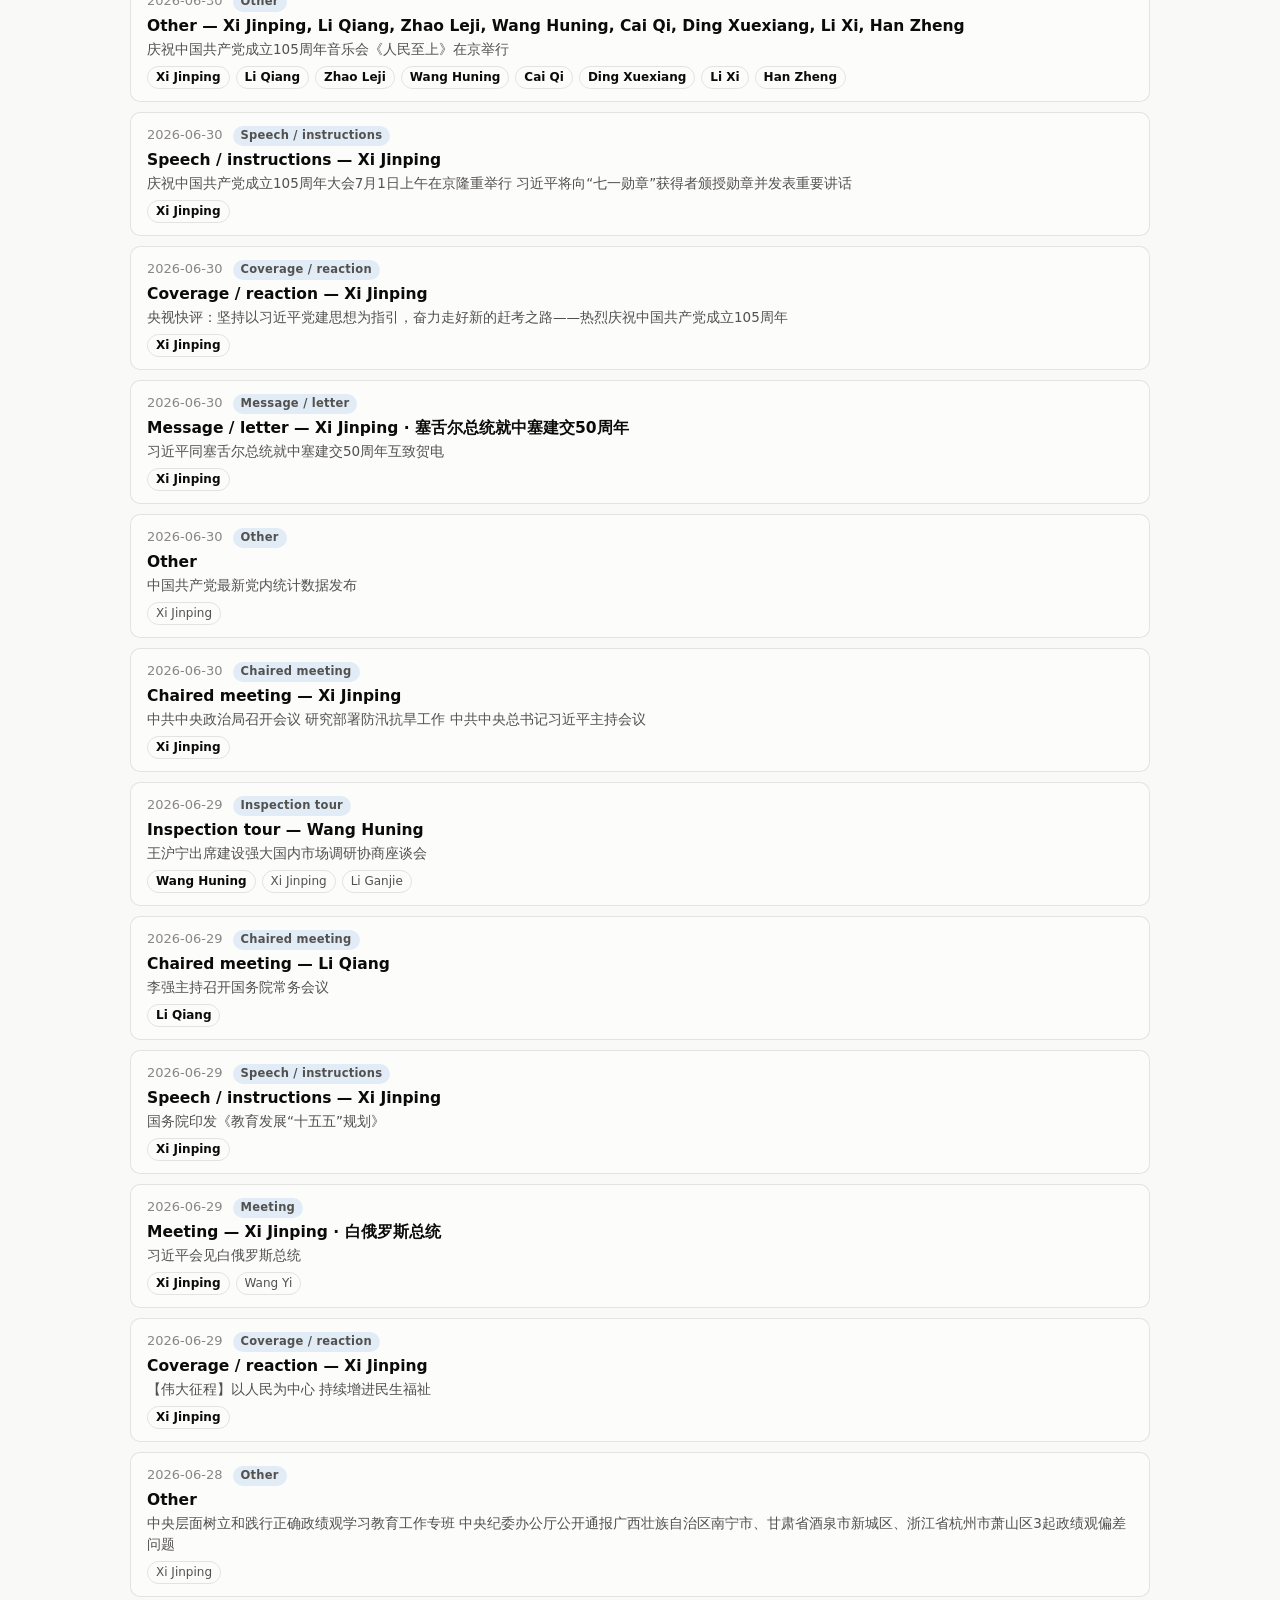
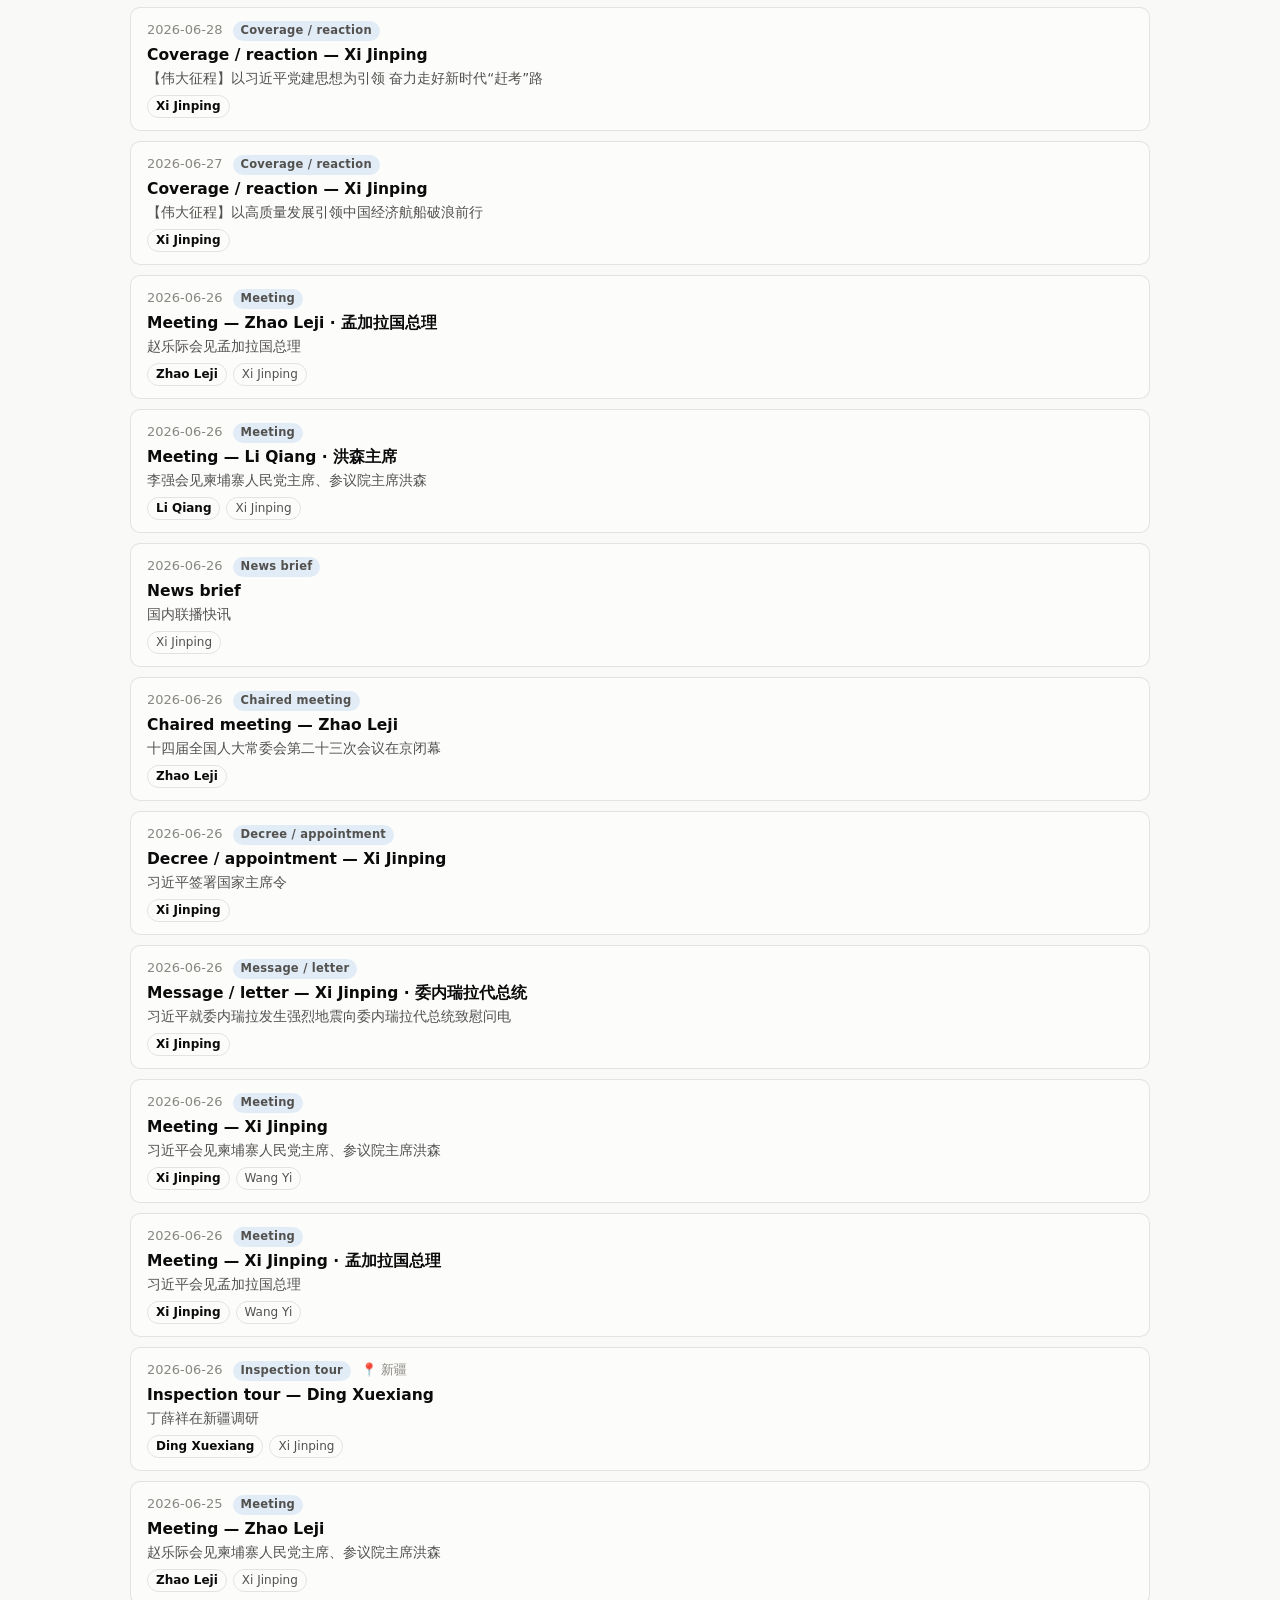
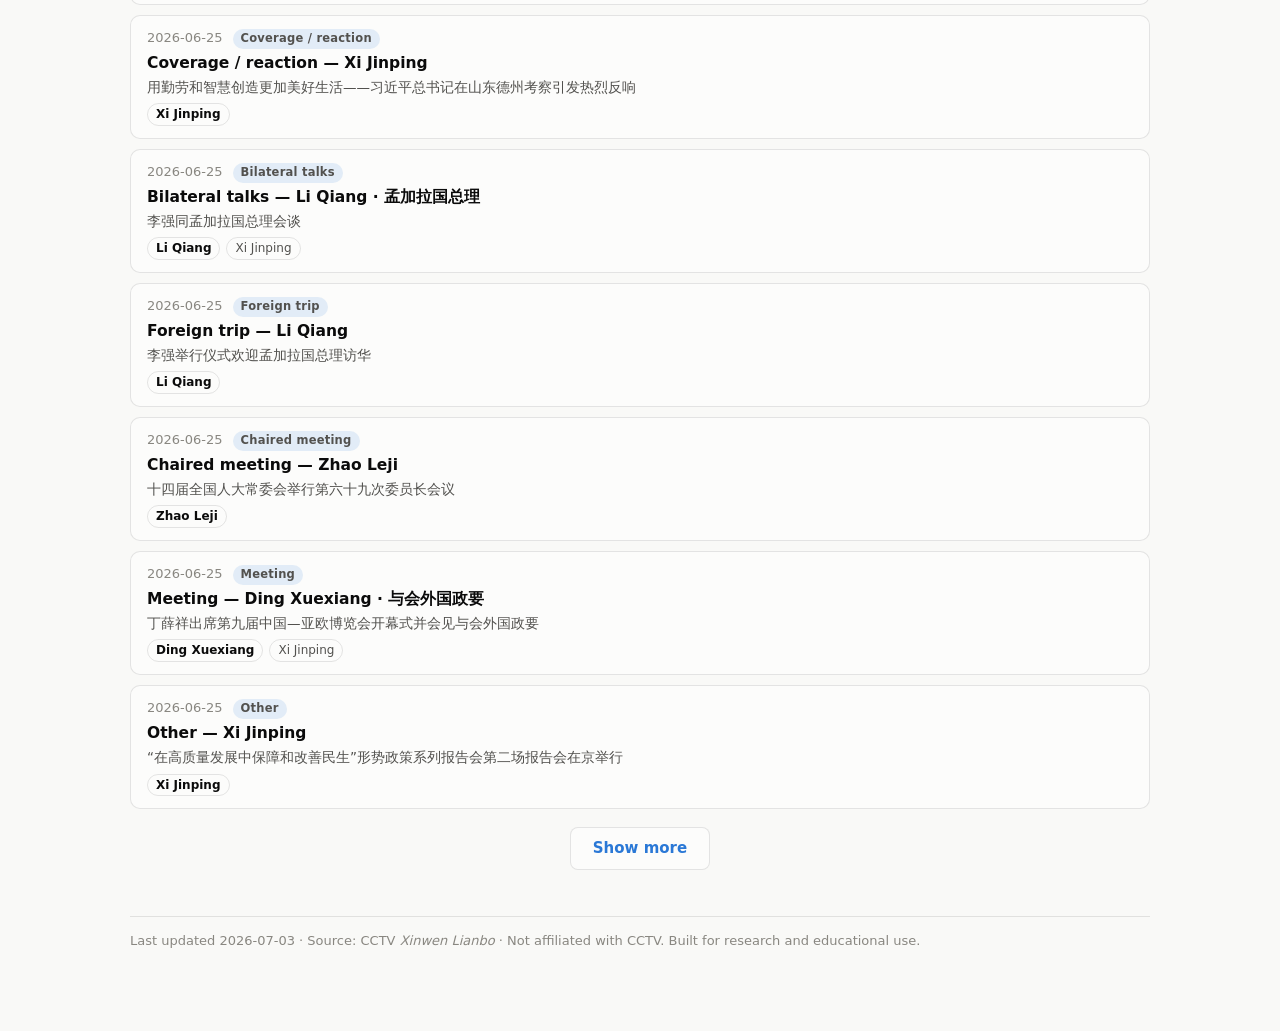
==== commit e9005439: "Enable full-text search by default Co-Authored-By: Claude Fable 5 <noreply@anthropic.com> Claude-Ses" ====
--- a/docs/index.html
+++ b/docs/index.html
@@ -34,7 +34,7 @@
       <input type="date" id="f-date-from" title="From date">
       <input type="date" id="f-date-to" title="To date">
       <label class="chk"><input type="checkbox" id="f-activity"> leader activities only</label>
-      <label class="chk" title="Also match the original Chinese transcript text (downloads the transcripts for the selected date range on first use)"><input type="checkbox" id="f-fulltext"> search full text 原文</label>
+      <label class="chk" title="Also match the original Chinese transcript text (downloads the transcripts for the selected date range on first use)"><input type="checkbox" id="f-fulltext" checked> search full text 原文</label>
     </div>
 
     <div class="chart-card">
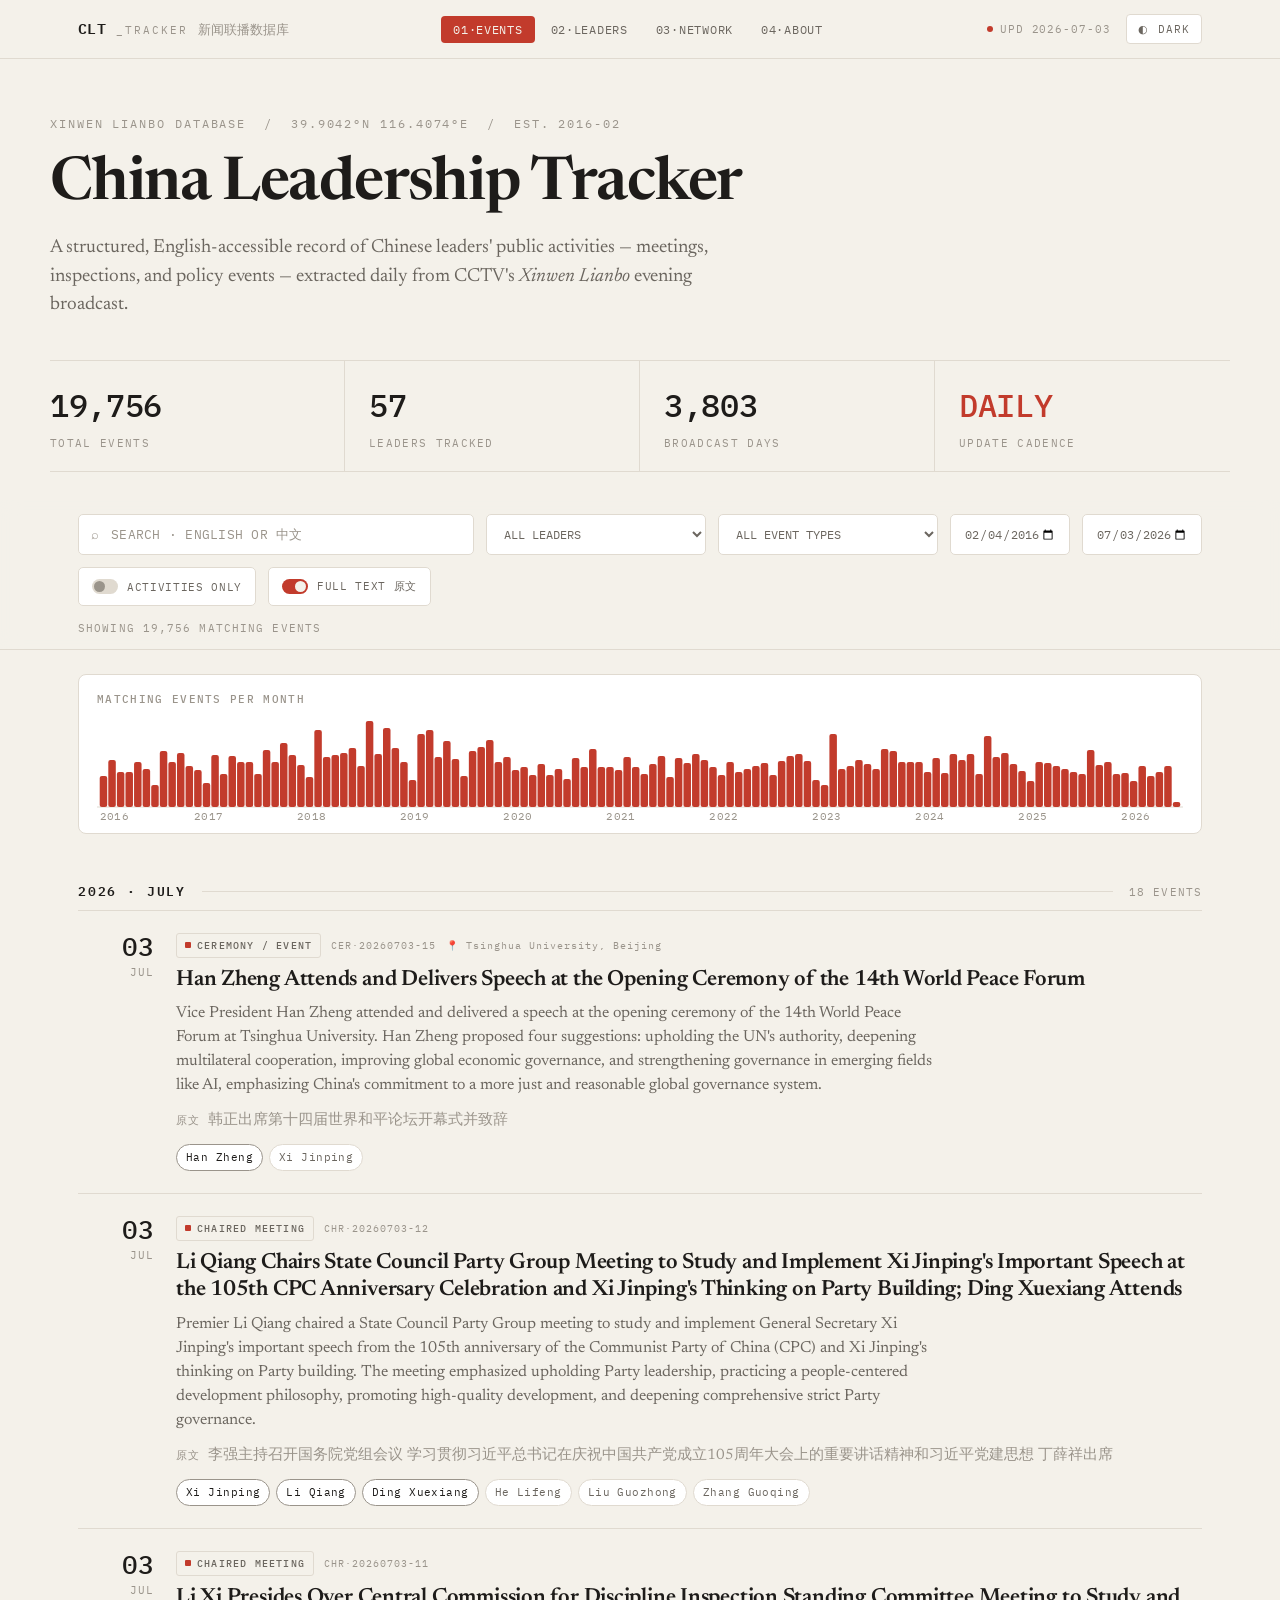
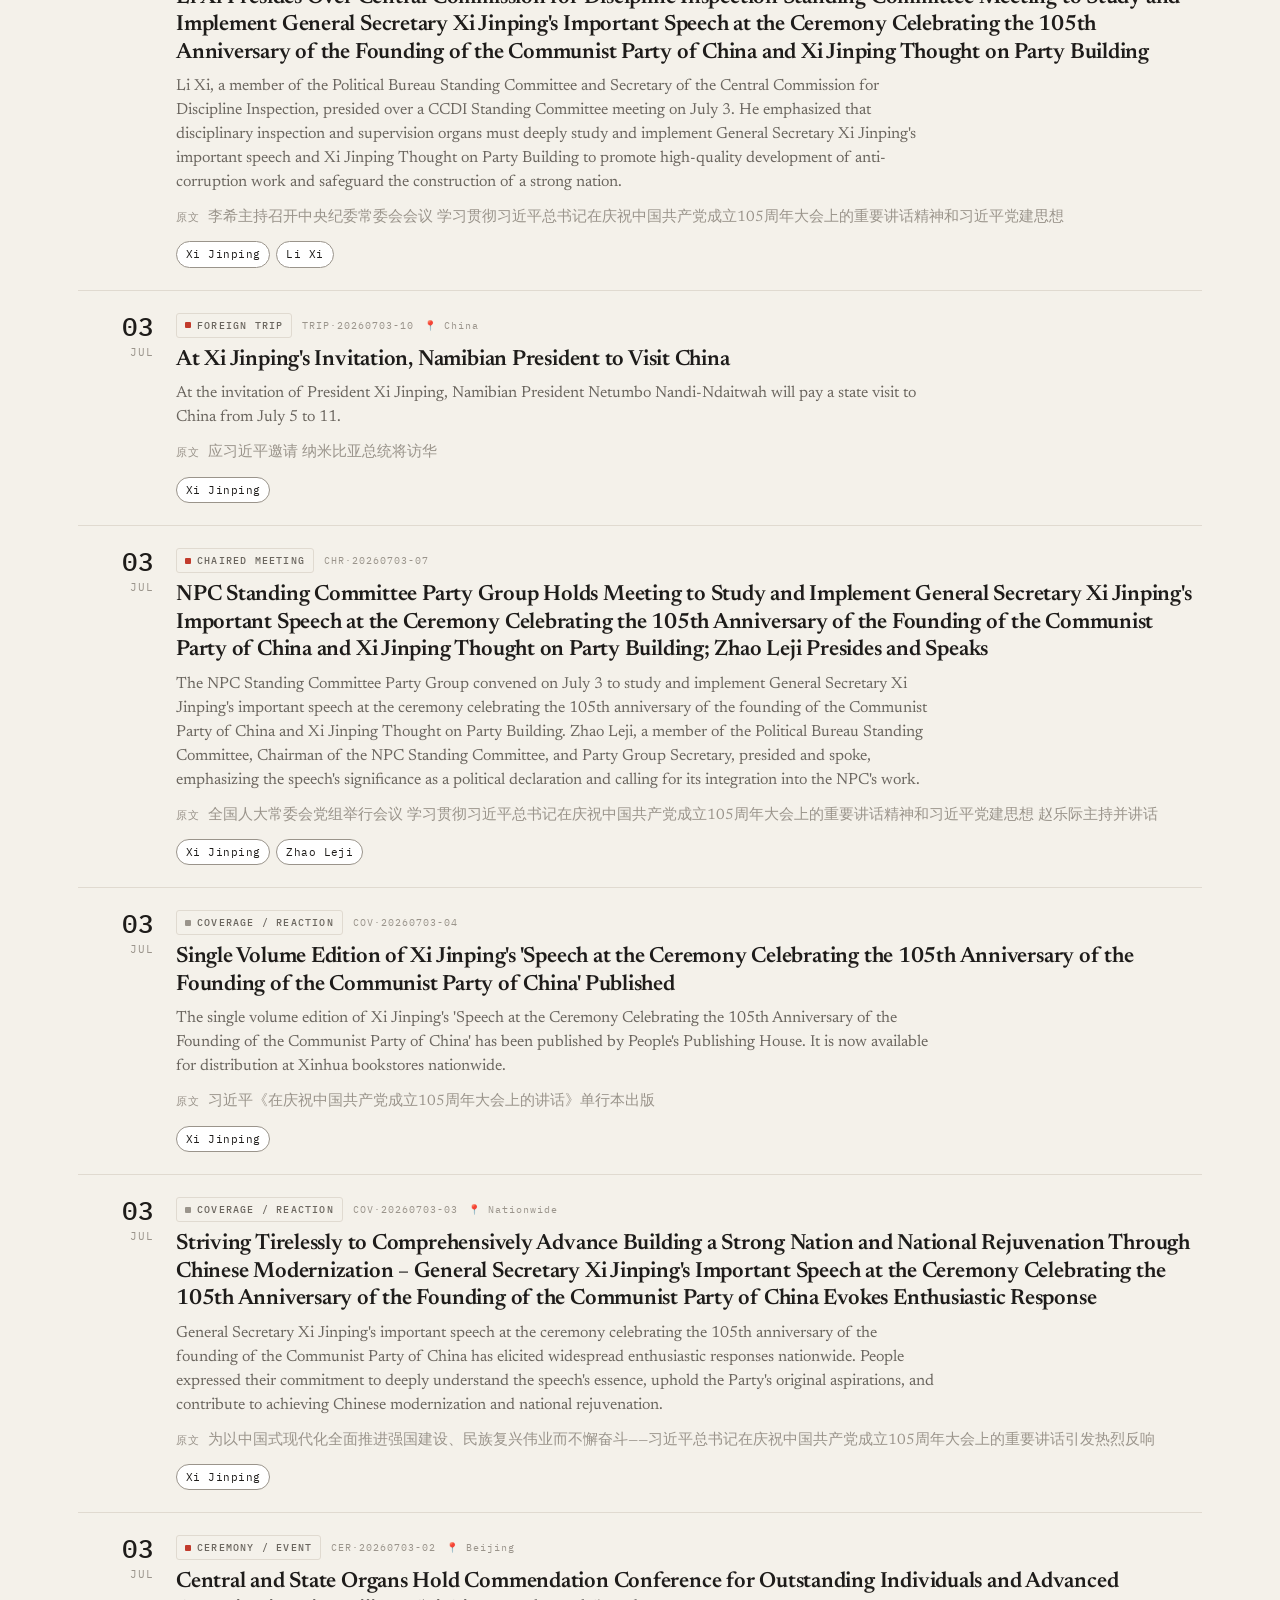
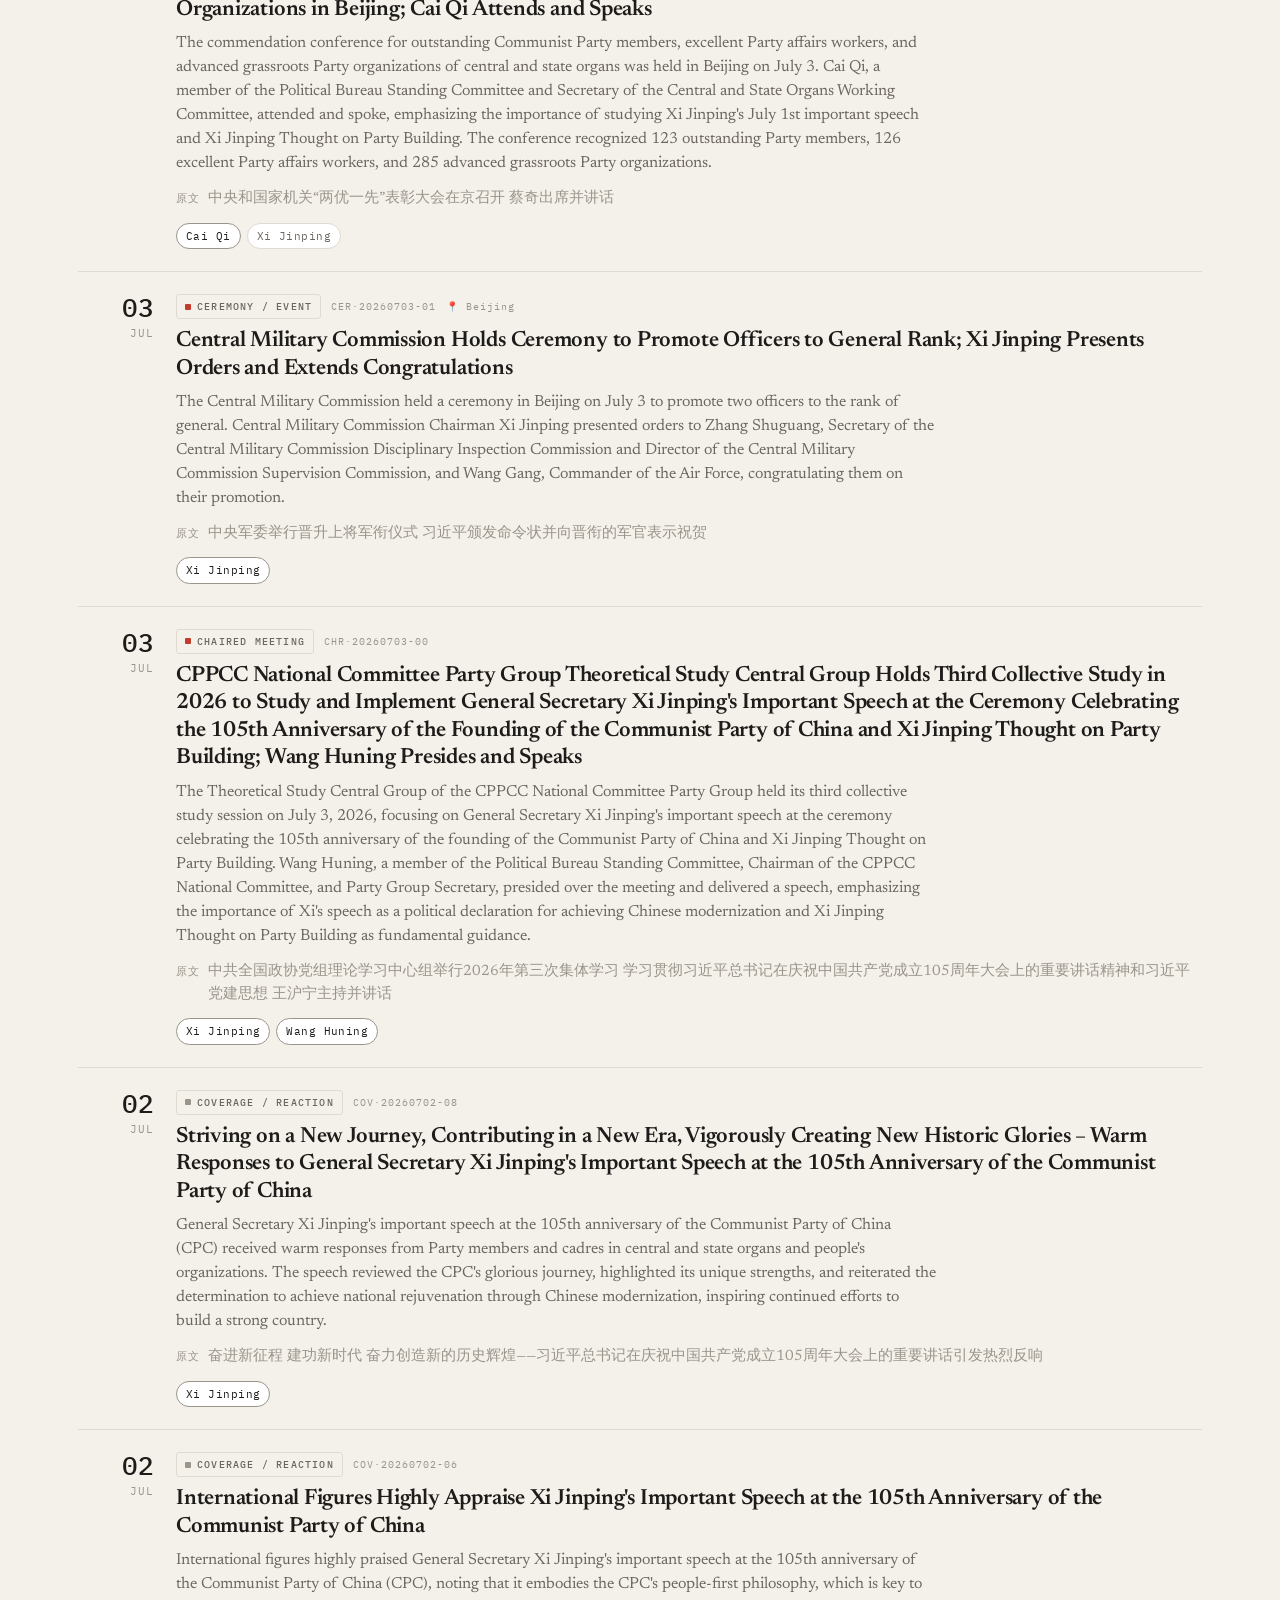
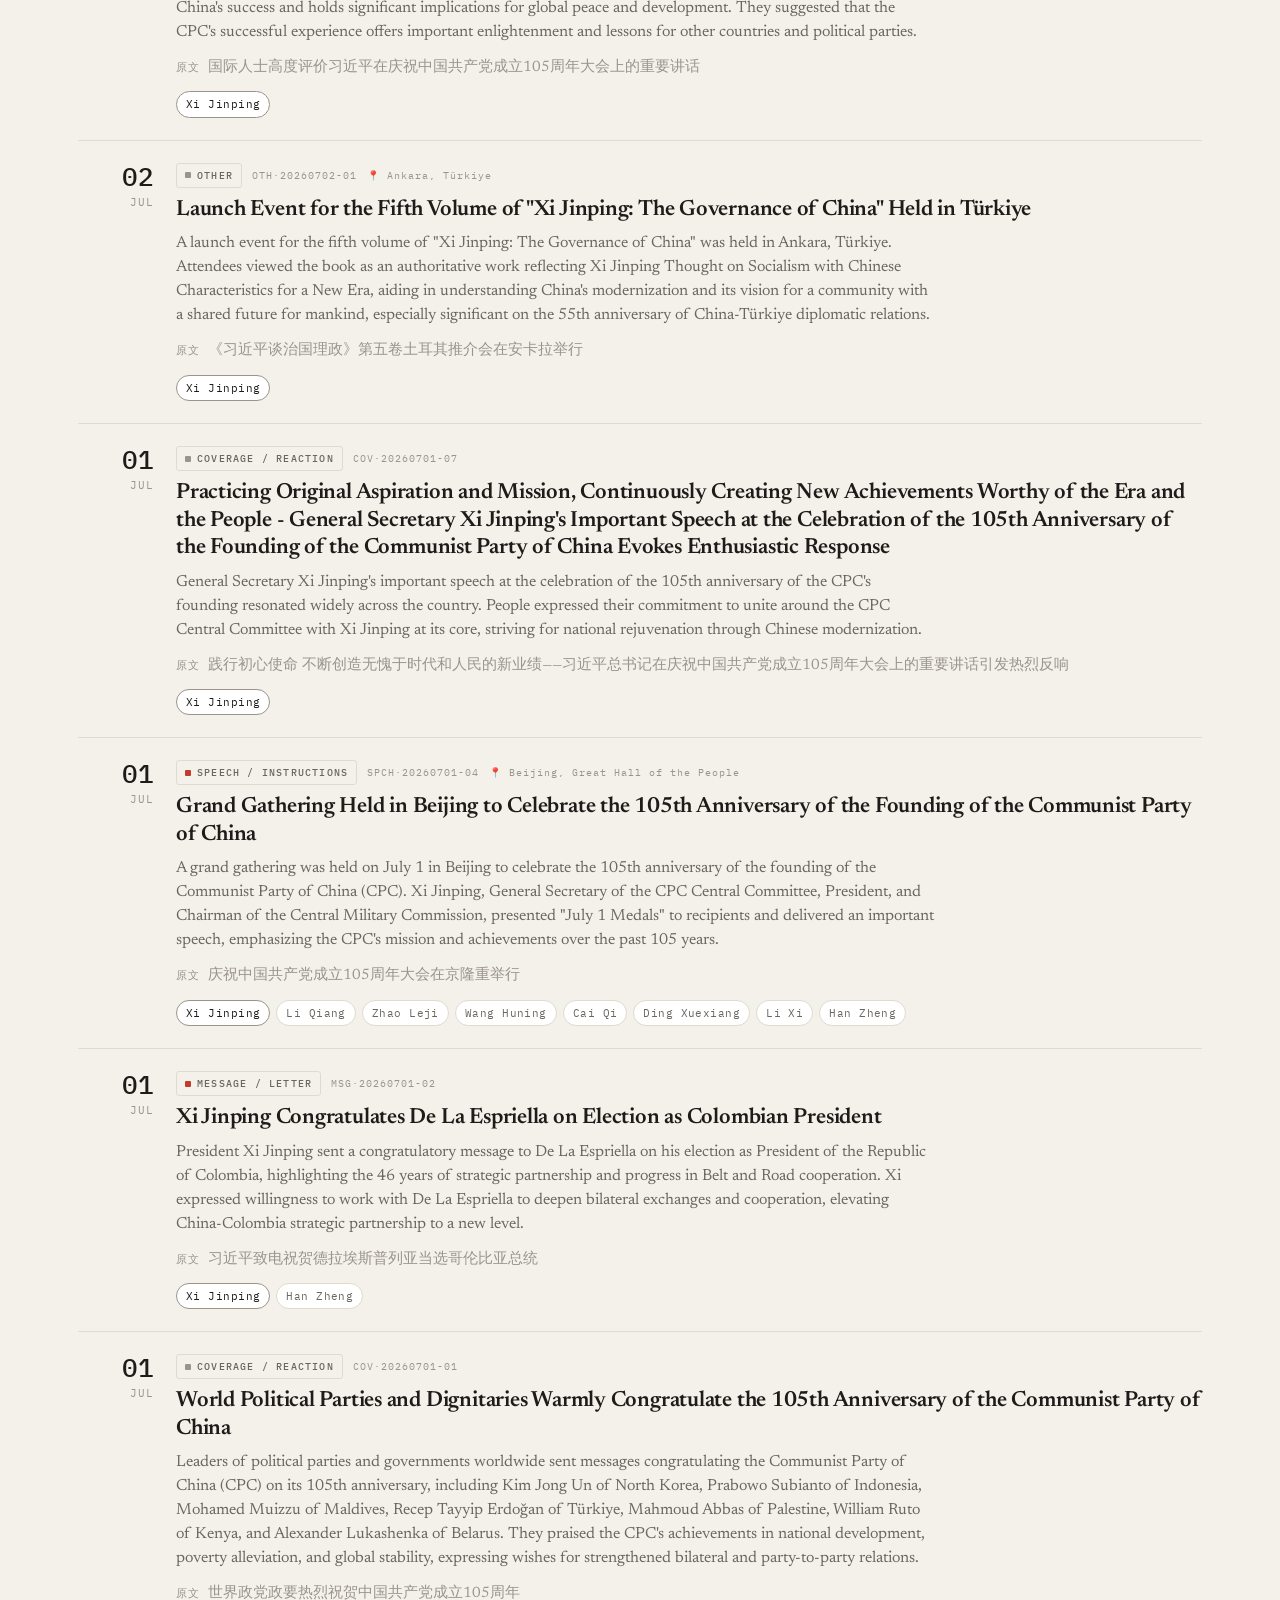
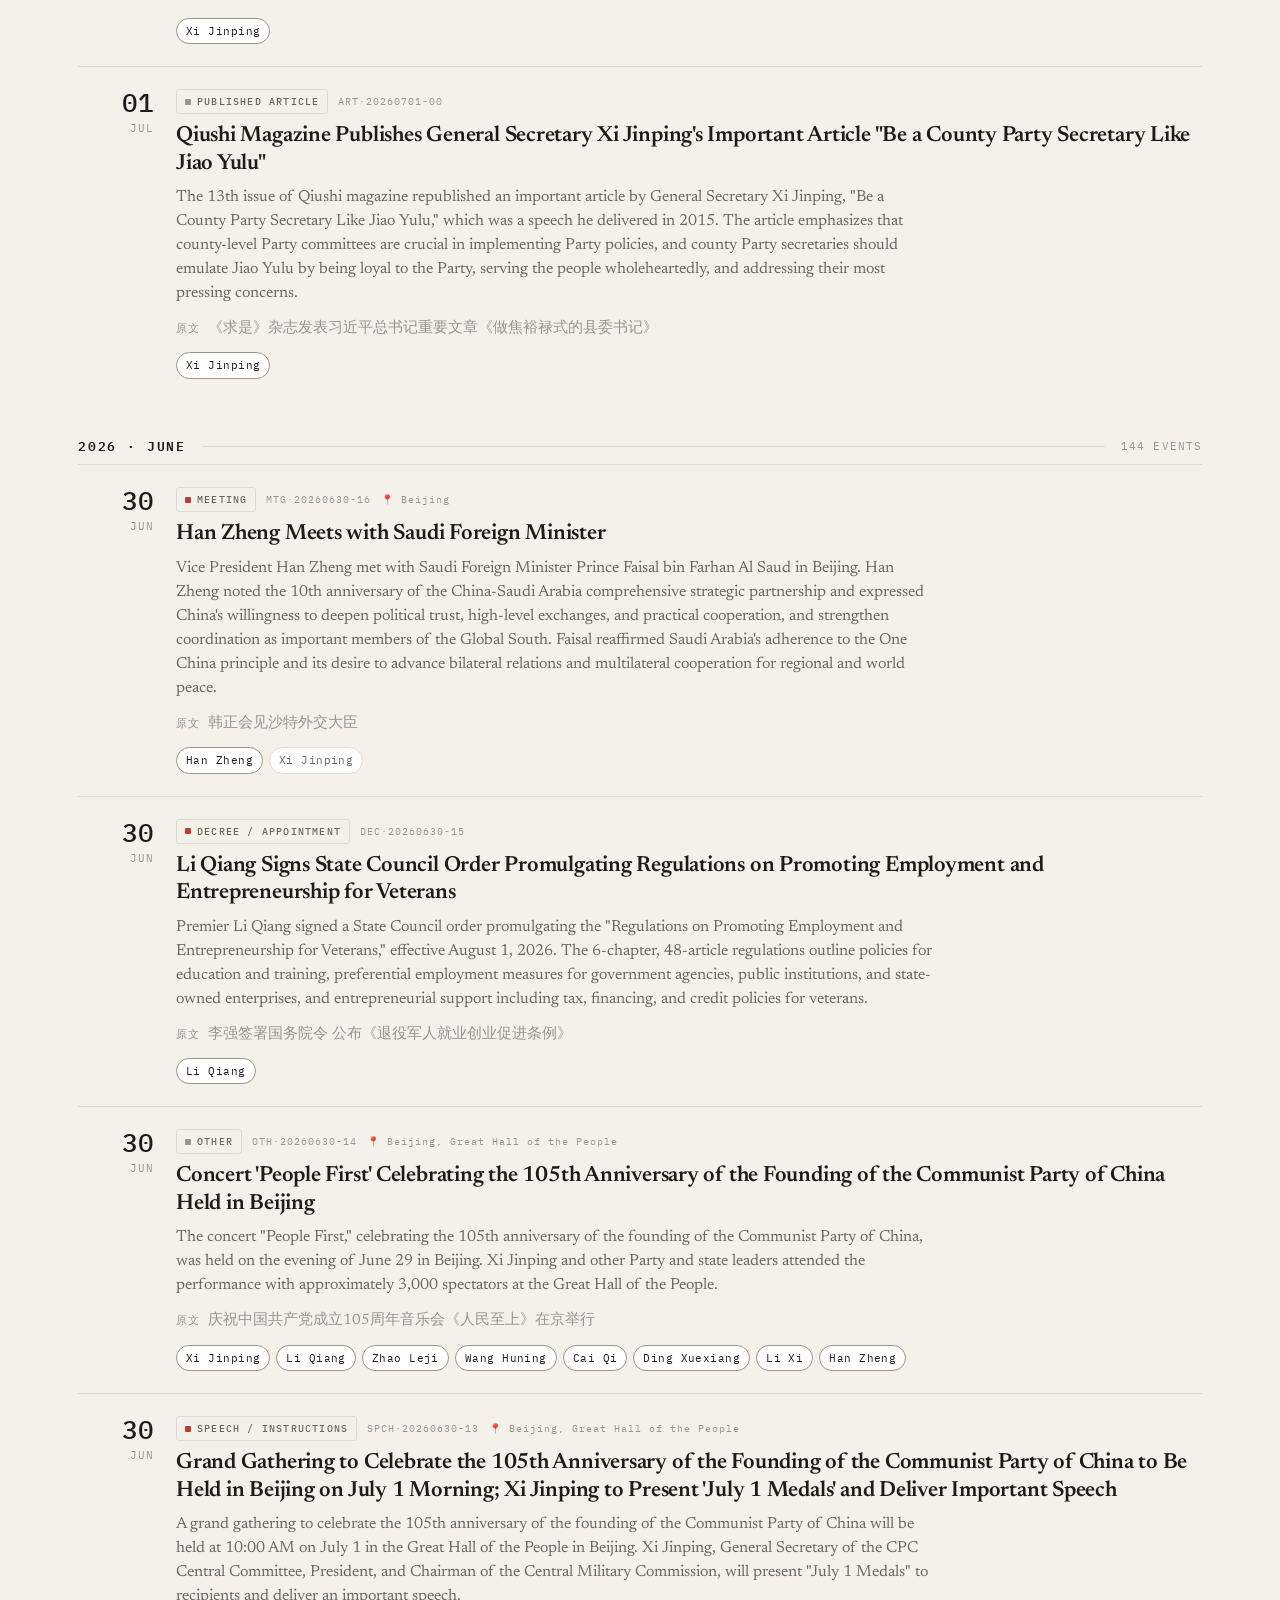
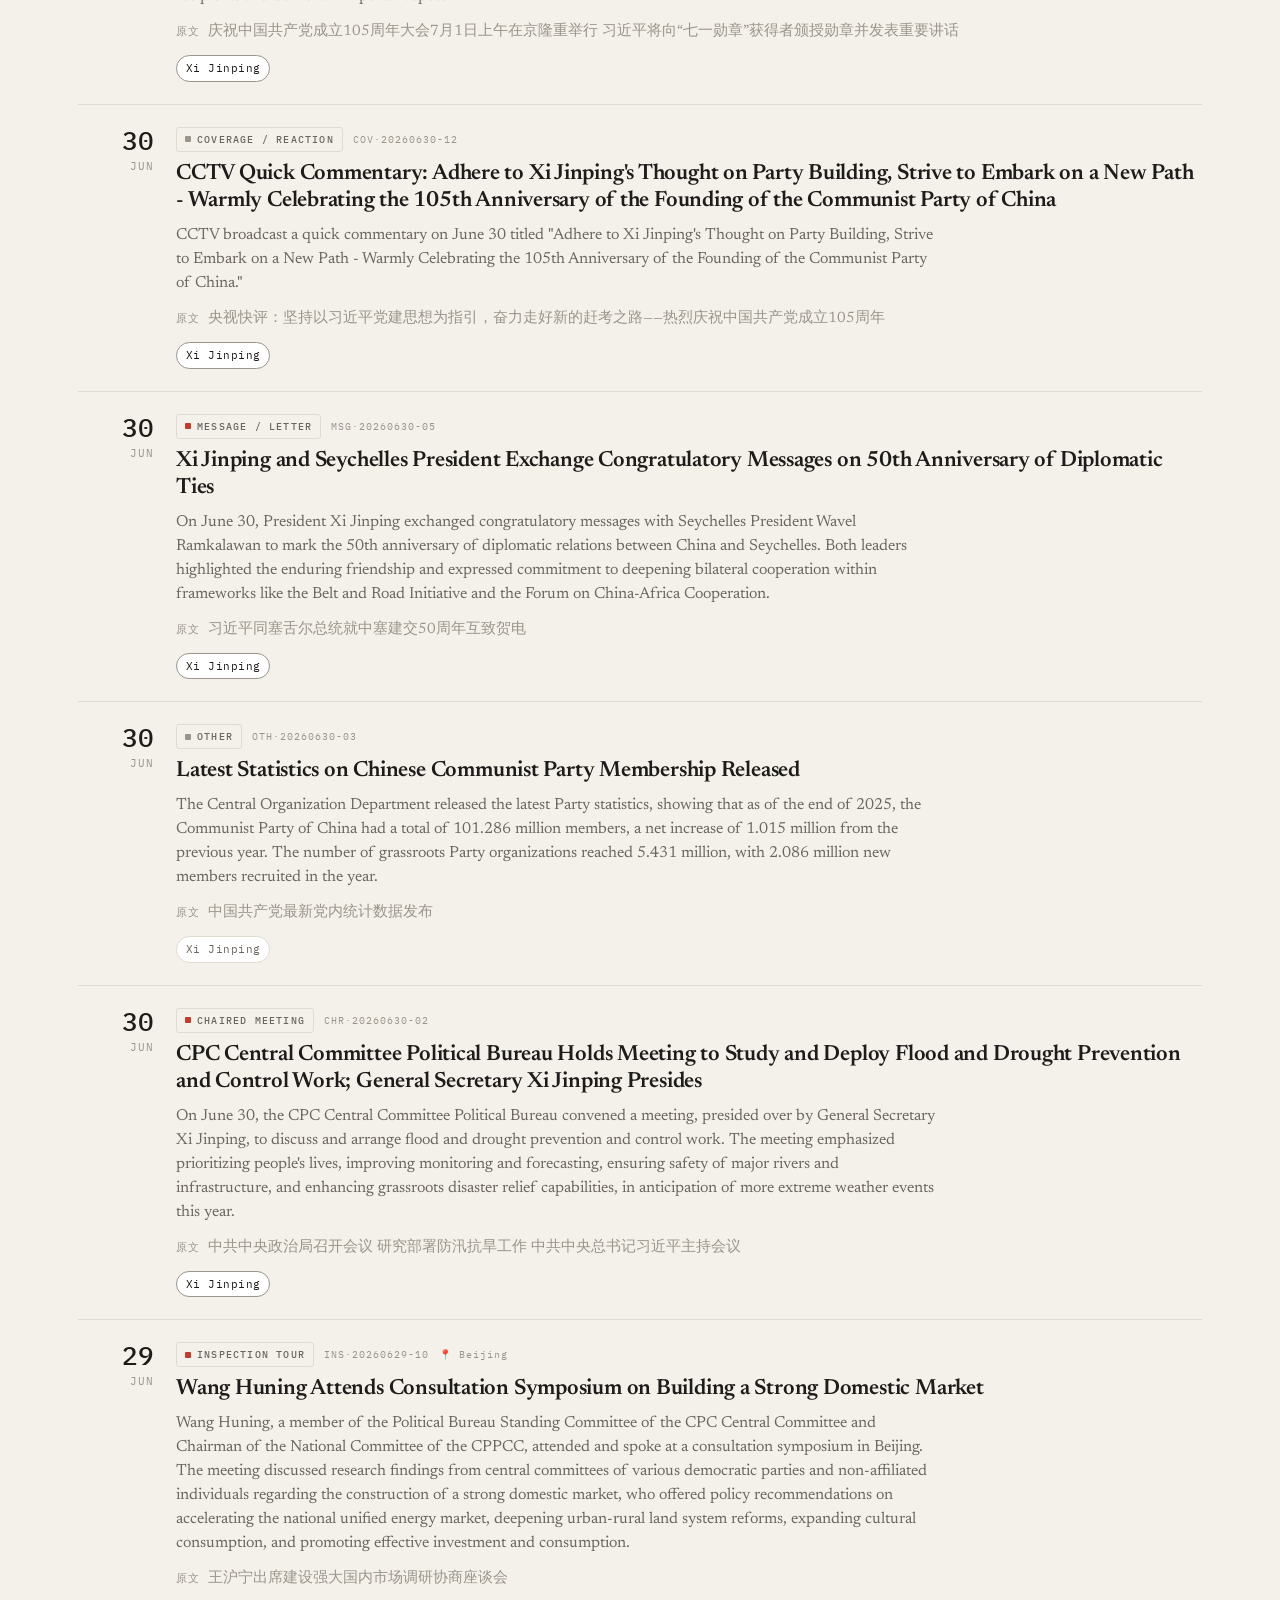
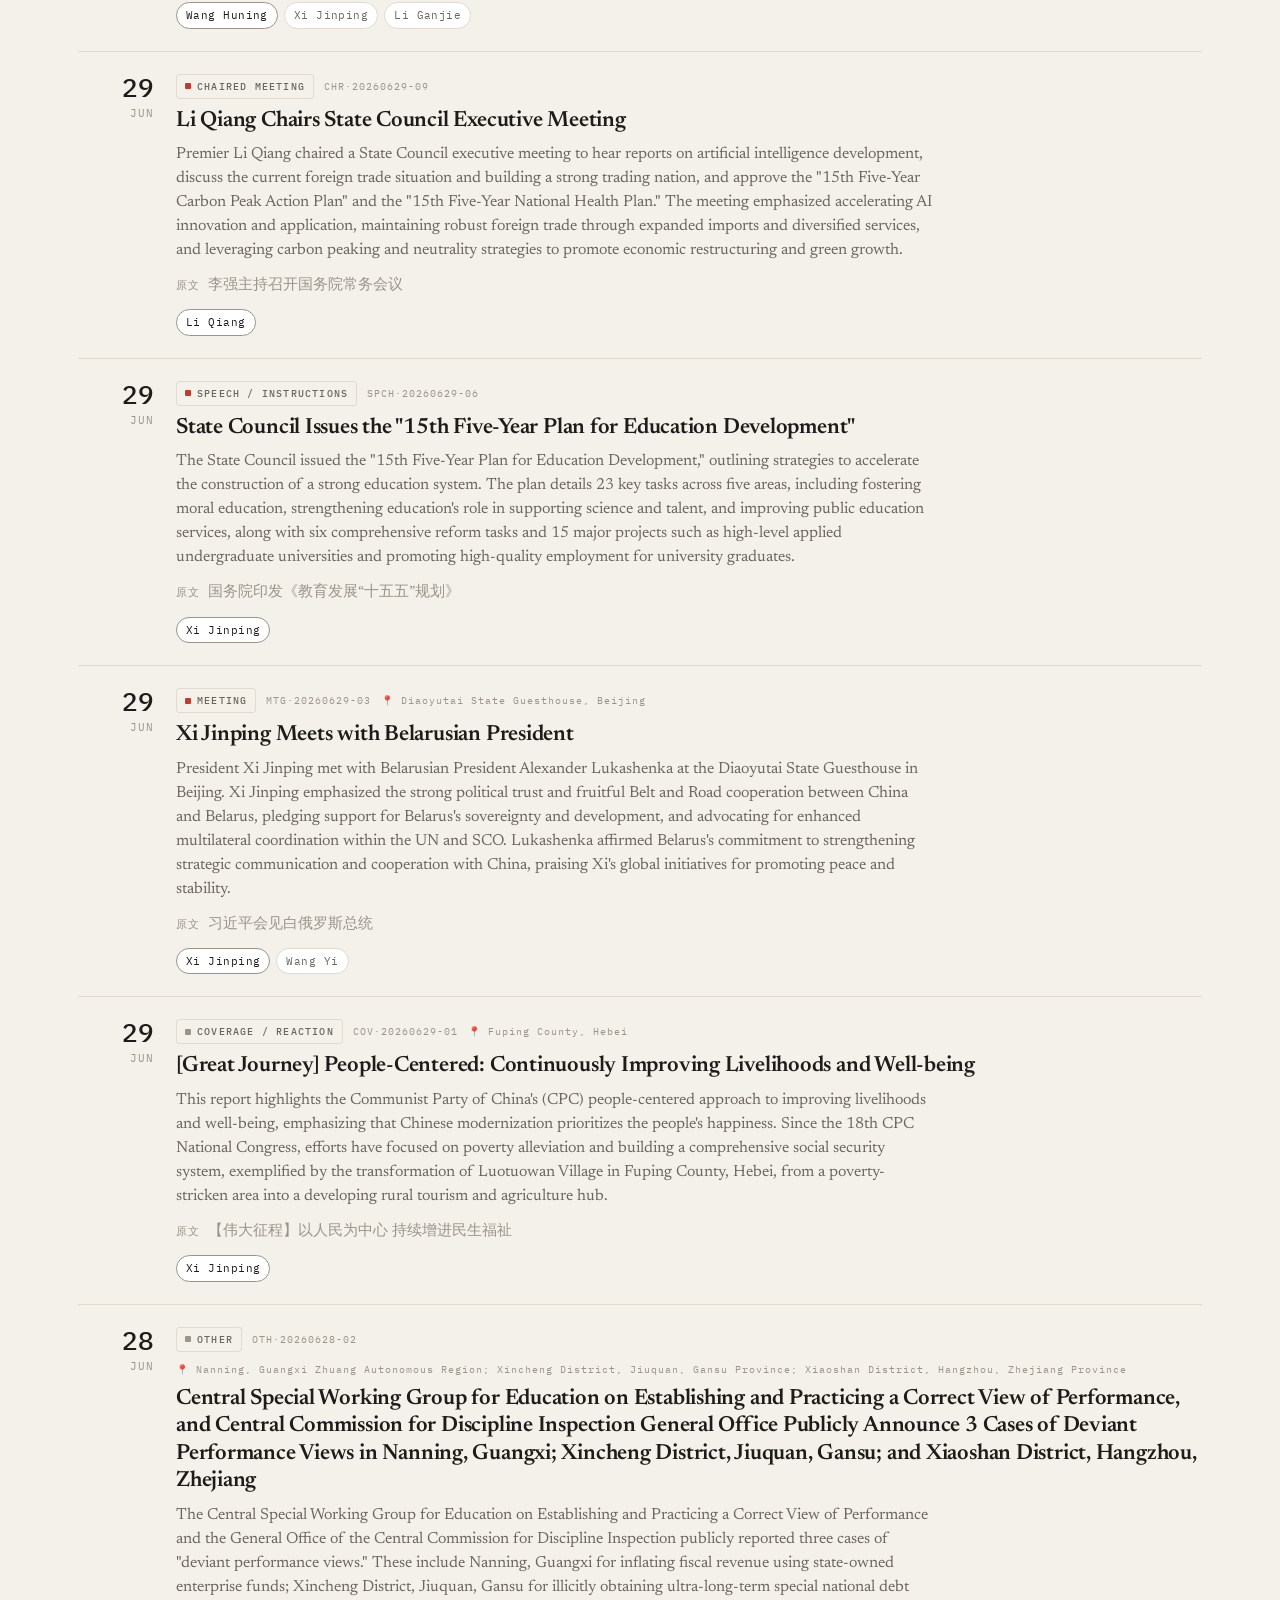
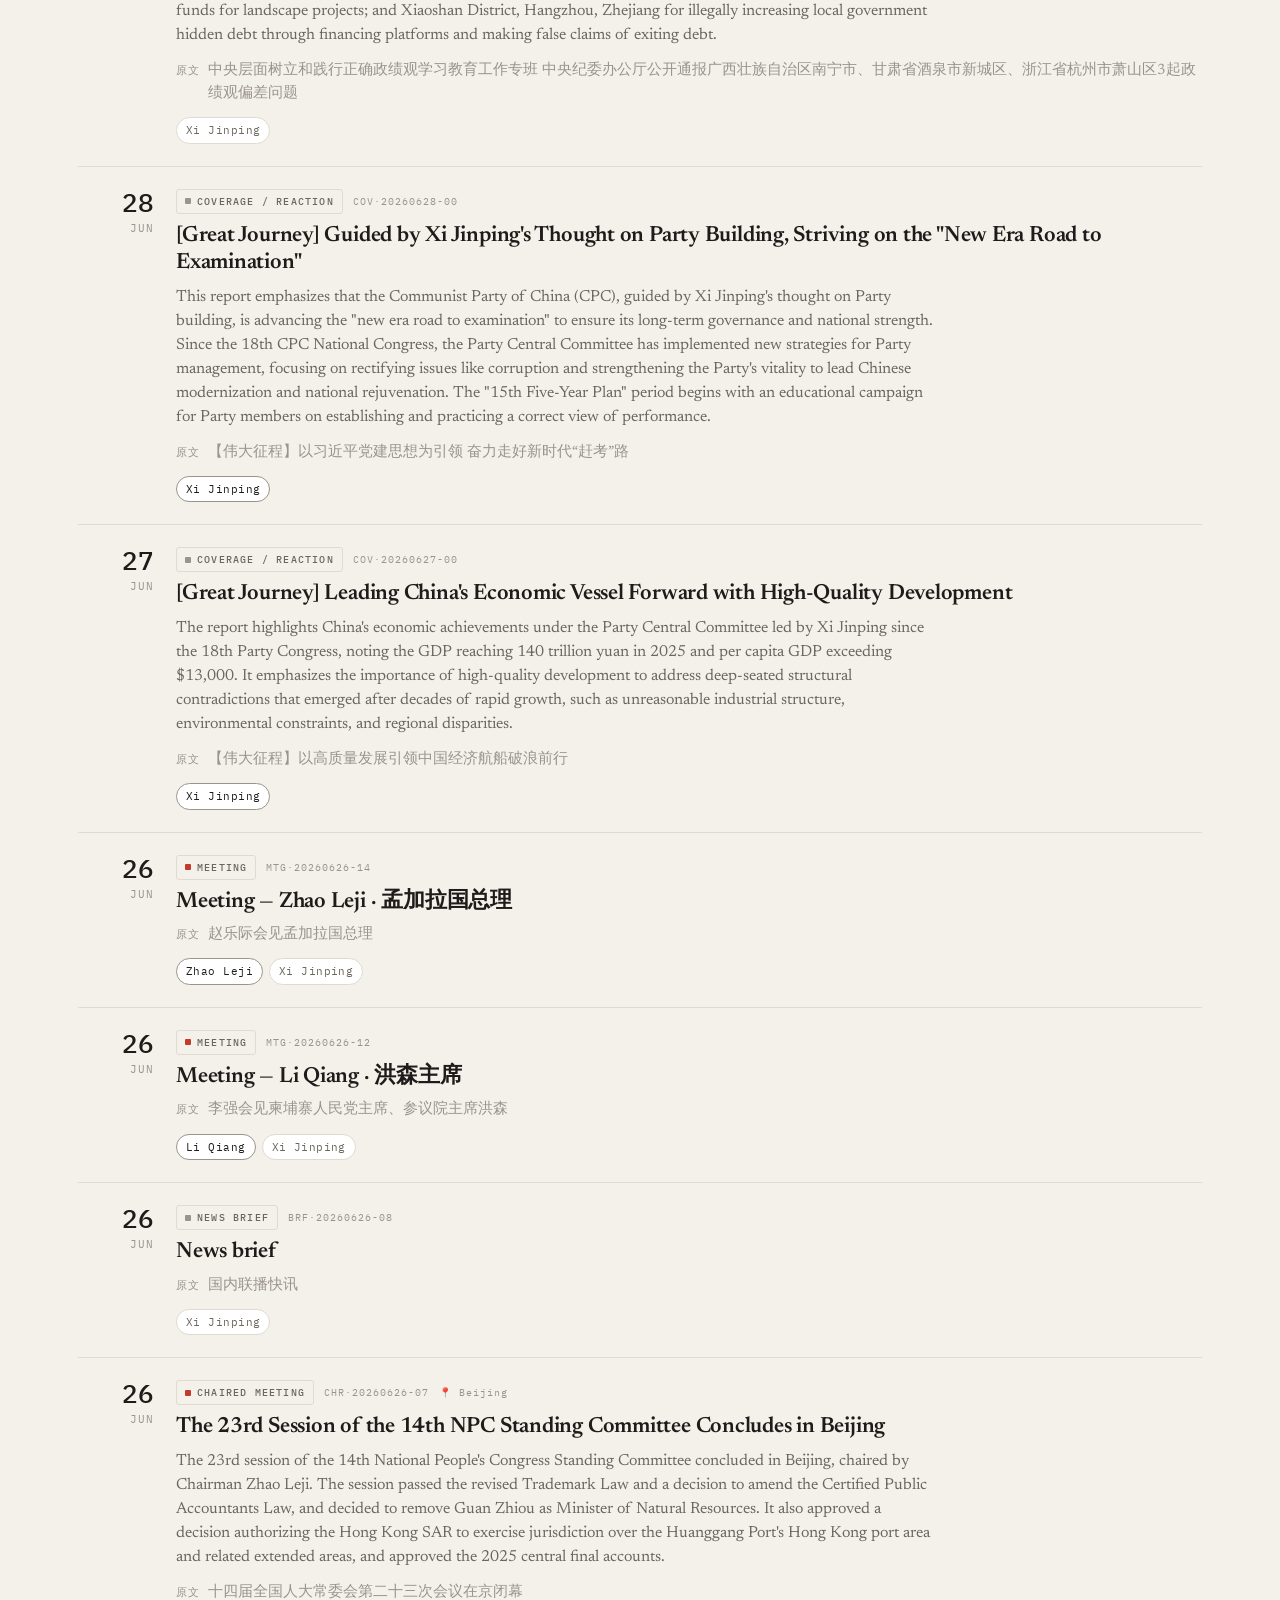
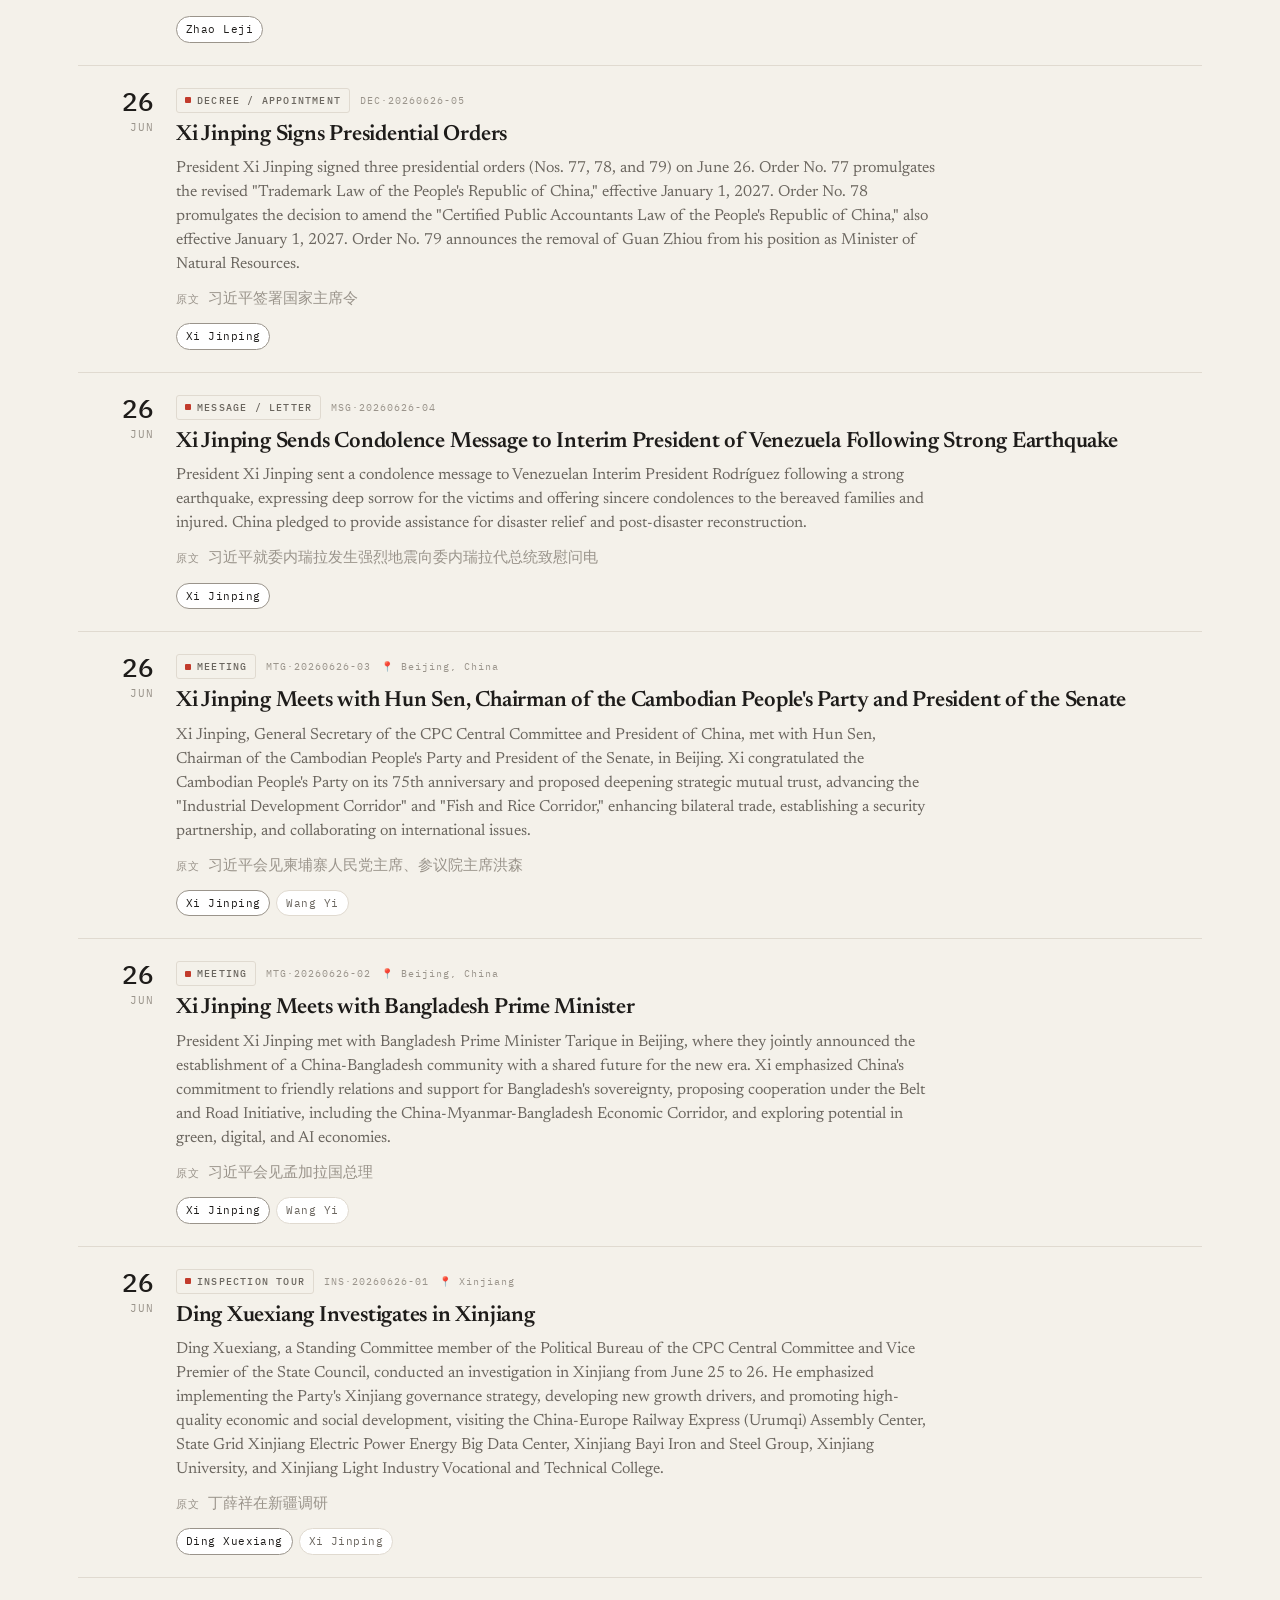
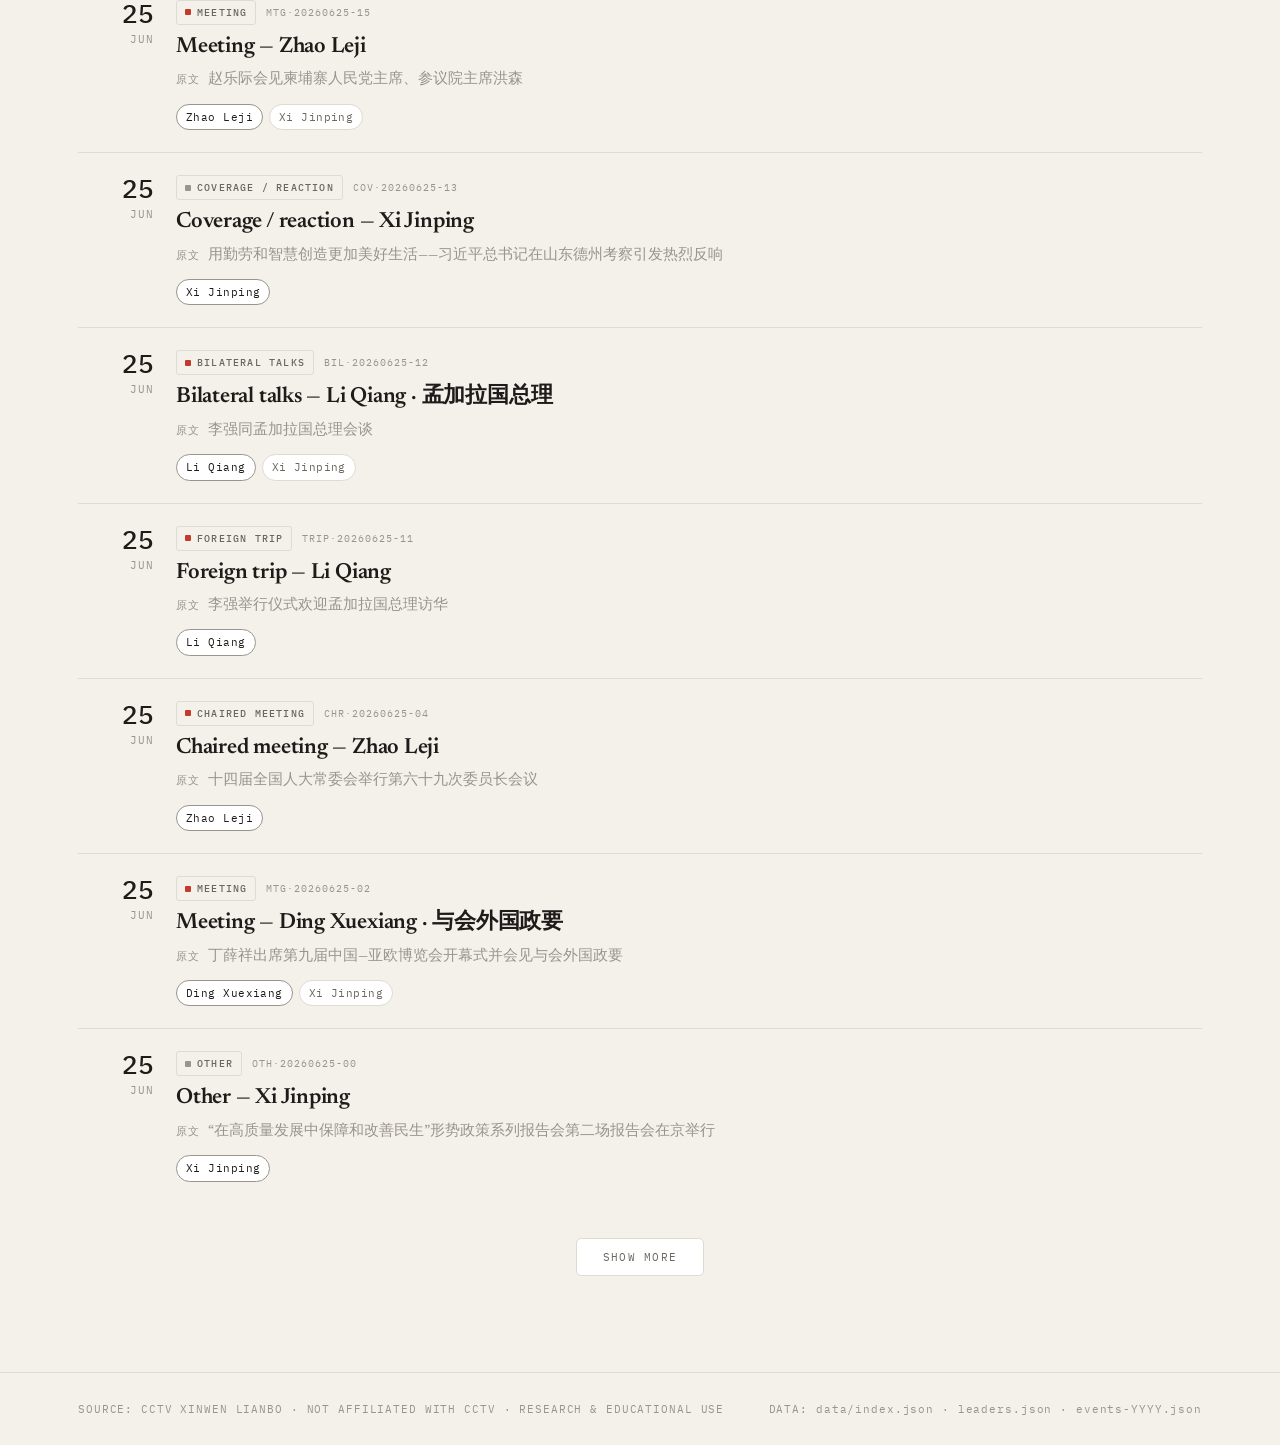
==== commit 3d66cf63: "Redesign frontend per Claude Design mockup (editorial dark/light theme) Newsreader serif + IBM Plex " ====
--- a/docs/index.html
+++ b/docs/index.html
@@ -1,75 +1,135 @@
 <!DOCTYPE html>
-<html lang="en">
+<html lang="en" data-theme="dark">
 <head>
 <meta charset="utf-8">
 <meta name="viewport" content="width=device-width, initial-scale=1">
 <title>China Leadership Tracker — Xinwen Lianbo Database</title>
 <meta name="description" content="A searchable English-language database of Chinese leaders' public activities, meetings, and policy events, built daily from CCTV's Xinwen Lianbo news broadcast.">
 <link rel="icon" href="data:image/svg+xml,<svg xmlns=%22http://www.w3.org/2000/svg%22 viewBox=%220 0 100 100%22><text y=%22.9em%22 font-size=%2290%22>📺</text></svg>">
+<link rel="preconnect" href="https://fonts.googleapis.com">
+<link rel="preconnect" href="https://fonts.gstatic.com" crossorigin>
+<link href="https://fonts.googleapis.com/css2?family=Newsreader:opsz,wght@6..72,400;6..72,500;6..72,600;6..72,700&family=IBM+Plex+Mono:wght@400;500;600&display=swap" rel="stylesheet">
 <link rel="stylesheet" href="style.css">
+<script>
+  // Apply saved theme before first paint to avoid a flash.
+  (function () {
+    var t = null;
+    try { t = localStorage.getItem("clt-theme"); } catch (e) {}
+    if (!t) t = (window.matchMedia && matchMedia("(prefers-color-scheme: light)").matches) ? "light" : "dark";
+    document.documentElement.dataset.theme = t;
+  })();
+</script>
 </head>
 <body>
 
 <header class="site">
-  <div class="wrap">
-    <h1>China Leadership Tracker <span class="zh">新闻联播数据库</span></h1>
-    <p class="sub">Daily-updated database of Chinese leaders' public activities, meetings, and policy events, extracted from CCTV's <em>Xinwen Lianbo</em> evening news broadcast. <span id="meta-line"></span></p>
+  <div class="bar">
+    <div class="wordmark">
+      <b>CLT</b><span class="tag">_TRACKER</span><span class="zh">新闻联播数据库</span>
+    </div>
     <nav class="tabs">
-      <button data-view="events" class="active">Events</button>
-      <button data-view="leaders">Leaders</button>
-      <button data-view="network">Network</button>
-      <button data-view="about">About</button>
+      <button data-view="events" class="active">01·EVENTS</button>
+      <button data-view="leaders">02·LEADERS</button>
+      <button data-view="network">03·NETWORK</button>
+      <button data-view="about">04·ABOUT</button>
     </nav>
+    <div class="hdr-right">
+      <div class="upd"><i></i><span id="upd-label">UPD —</span></div>
+      <button class="theme-btn" id="theme-btn">◑ LIGHT</button>
+    </div>
   </div>
 </header>
 
-<main class="wrap">
+<!-- ================= EVENTS ================= -->
+<section id="view-events" class="view active">
+  <div class="wrap hero">
+    <div class="kicker">XINWEN LIANBO DATABASE&nbsp;&nbsp;/&nbsp;&nbsp;39.9042°N 116.4074°E&nbsp;&nbsp;/&nbsp;&nbsp;EST. 2016-02</div>
+    <h1 class="display">China Leadership Tracker</h1>
+    <p class="lede">A structured, English-accessible record of Chinese leaders' public activities — meetings, inspections, and policy events — extracted daily from CCTV's <em>Xinwen Lianbo</em> evening broadcast.</p>
+    <div class="stat-strip">
+      <div class="stat"><div class="v" id="stat-events">—</div><div class="k">TOTAL EVENTS</div></div>
+      <div class="stat"><div class="v" id="stat-leaders">—</div><div class="k">LEADERS TRACKED</div></div>
+      <div class="stat"><div class="v" id="stat-days">—</div><div class="k">BROADCAST DAYS</div></div>
+      <div class="stat"><div class="v accent">DAILY</div><div class="k">UPDATE CADENCE</div></div>
+    </div>
+  </div>
 
-  <!-- ================= EVENTS ================= -->
-  <section id="view-events" class="view active">
-    <div class="filters">
-      <input type="search" id="f-search" placeholder="Search keywords, names, places (English or 中文)…">
-      <select id="f-leader"><option value="">All leaders</option></select>
-      <select id="f-type"><option value="">All event types</option></select>
-      <input type="date" id="f-date-from" title="From date">
-      <input type="date" id="f-date-to" title="To date">
-      <label class="chk"><input type="checkbox" id="f-activity"> leader activities only</label>
-      <label class="chk" title="Also match the original Chinese transcript text (downloads the transcripts for the selected date range on first use)"><input type="checkbox" id="f-fulltext" checked> search full text 原文</label>
+  <div class="filterbar">
+    <div class="row">
+      <div class="search-wrap">
+        <span class="glyph">⌕</span>
+        <input type="search" id="f-search" placeholder="SEARCH · ENGLISH OR 中文">
+      </div>
+      <select class="ctl" id="f-leader"><option value="">ALL LEADERS</option></select>
+      <select class="ctl" id="f-type"><option value="">ALL EVENT TYPES</option></select>
+      <input type="date" class="ctl" id="f-date-from" title="From date">
+      <input type="date" class="ctl" id="f-date-to" title="To date">
+      <button class="switch-btn" id="f-activity"><span class="sw"><i></i></span>ACTIVITIES ONLY</button>
+      <button class="switch-btn on" id="f-fulltext" title="Also match the original Chinese transcript text"><span class="sw"><i></i></span>FULL TEXT 原文</button>
     </div>
+    <div class="count-line" id="result-count">LOADING…</div>
+  </div>
 
-    <div class="chart-card">
-      <h3 id="chart-title">Matching events per month</h3>
+  <div class="wrap">
+    <div class="chart-panel">
+      <h3>MATCHING EVENTS PER MONTH</h3>
       <svg id="chart-svg" preserveAspectRatio="none"></svg>
     </div>
+    <main class="list">
+      <div id="event-list"></div>
+      <div class="empty" id="empty-note" hidden>NO EVENTS MATCH THE CURRENT FILTERS</div>
+      <button class="more-btn" id="more-btn" hidden>SHOW MORE</button>
+    </main>
+  </div>
+</section>
 
-    <p class="count-note" id="result-count"></p>
-    <div id="event-list"></div>
-    <button class="more-btn" id="more-btn" hidden>Show more</button>
-  </section>
+<!-- ================= LEADERS ================= -->
+<section id="view-leaders" class="view">
+  <div class="wrap hero">
+    <div class="kicker">02 · ROSTER&nbsp;&nbsp;/&nbsp;&nbsp;POLITBURO 18TH–20TH CC + STATE LEADERS</div>
+    <h1 class="display sub">Leaders</h1>
+    <p class="lede">Senior figures tracked across the broadcast record, ranked by appearance count. Each card links to every event that mentions the leader by exact Chinese name.</p>
+  </div>
+  <div class="wrap">
+    <div class="l-grid" id="leader-grid"></div>
+  </div>
+</section>
 
-  <!-- ================= LEADERS ================= -->
-  <section id="view-leaders" class="view">
-    <div class="tier-legend" id="tier-legend"></div>
-    <div class="leader-grid" id="leader-grid"></div>
-  </section>
+<!-- ================= NETWORK ================= -->
+<section id="view-network" class="view">
+  <div class="wrap hero">
+    <div class="kicker">03 · CO-APPEARANCE GRAPH&nbsp;&nbsp;/&nbsp;&nbsp;ELITE PROXIMITY PROXY</div>
+    <h1 class="display sub">Network</h1>
+    <p class="lede">Nodes are leaders sized by joint public appearances; a link means two figures appeared in the same <em>Xinwen Lianbo</em> item. Drag nodes to rearrange; click a node to isolate its connections; click the background to reset.</p>
+    <div class="net-controls">
+      <span class="lab">RANGE</span>
+      <select class="ctl" id="n-year-from"></select>
+      <select class="ctl" id="n-year-to"></select>
+      <span class="lab">MIN CO-APPEARANCES</span>
+      <input type="number" class="ctl" id="n-min" value="5" min="1" max="200" style="width:76px">
+      <button class="switch-btn on" id="n-mentions"><span class="sw"><i></i></span>INCLUDE MENTIONS</button>
+      <span class="spacer"></span>
+      <span class="lab" id="n-selected">FULL NETWORK</span>
+    </div>
+  </div>
+  <div class="wrap net-bottom">
+    <div class="net-panel"><svg id="network-svg"></svg></div>
+    <div class="net-legend">
+      <span><i class="dot"></i>NODE SIZE = TOTAL APPEARANCES</span>
+      <span><i class="ln"></i>LINK WIDTH = SHARED ITEMS</span>
+      <span>DRAG TO MOVE · CLICK NODE TO ISOLATE · CLICK BG TO RESET</span>
+    </div>
+    <div class="net-info" id="net-info">Click a node to inspect its strongest co-appearance partners.</div>
+  </div>
+</section>
 
-  <!-- ================= NETWORK ================= -->
-  <section id="view-network" class="view">
-    <div class="filters">
-      <select id="n-year-from"></select>
-      <select id="n-year-to"></select>
-      <label class="chk">min co-appearances
-        <input type="number" id="n-min" value="5" min="1" max="200" style="width:70px">
-      </label>
-      <label class="chk"><input type="checkbox" id="n-mentions" checked> include mentions</label>
-    </div>
-    <div class="tier-legend" id="net-legend"></div>
-    <svg id="network-svg"></svg>
-    <div class="net-info" id="net-info">Nodes are leaders sized by joint public appearances; a link means two figures appeared in the same <em>Xinwen Lianbo</em> item. Click a node to inspect; click the background to reset.</div>
-  </section>
-
-  <!-- ================= ABOUT ================= -->
-  <section id="view-about" class="view prose">
+<!-- ================= ABOUT ================= -->
+<section id="view-about" class="view">
+  <div class="wrap hero">
+    <div class="kicker">04 · ABOUT&nbsp;&nbsp;/&nbsp;&nbsp;METHOD, CAVEATS, DATA ACCESS</div>
+    <h1 class="display sub">About</h1>
+  </div>
+  <div class="wrap prose">
     <h3>What this is</h3>
     <p><em>Xinwen Lianbo</em> (新闻联播) is China's flagship 7 p.m. news program, simulcast nationally by CCTV. Its running order and wording are a curated official record of what the party-state wants known about its leaders: who met whom, who inspected what, which meetings were chaired, and which policy language was used. This site turns the full text of every broadcast since <b>February 2016</b> into a structured, searchable, English-accessible database, updated automatically every day.</p>
 
@@ -84,7 +144,7 @@
     <h3>Caveats for researchers</h3>
     <ul>
       <li>The source is state media: coverage reflects official signaling, not the full universe of leadership activity. Absence from <em>Xinwen Lianbo</em> is itself a signal, but interpret it carefully.</li>
-      <li>Event typing is rule-based on headline patterns; a small share of items are classified as <code>other</code> or <code>coverage</code> (thematic propaganda pieces that mention a leader without reporting an activity). The "leader activities only" filter excludes those.</li>
+      <li>Event typing is rule-based on headline patterns; a small share of items are classified as <code>other</code> or <code>coverage</code> (thematic propaganda pieces that mention a leader without reporting an activity). The "activities only" filter excludes those.</li>
       <li>Name matching is by exact Chinese name; a leader mentioned by title only (e.g. 总书记 without 习近平) is not captured in that item.</li>
       <li>English summaries are machine-generated and should be checked against the Chinese original before quotation.</li>
     </ul>
@@ -96,12 +156,18 @@
 
     <h3>Data access</h3>
     <p>The underlying data is plain JSON, republished on every update: <code>data/index.json</code> (all events), <code>data/leaders.json</code> (roster), and <code>data/events-YYYY.json</code> (full Chinese text by year). Cite as "China Leadership Tracker, based on CCTV Xinwen Lianbo transcripts."</p>
-  </section>
 
-  <footer class="site">
-    <span id="footer-meta"></span> · Source: CCTV <em>Xinwen Lianbo</em> · Not affiliated with CCTV. Built for research and educational use.
-  </footer>
-</main>
+    <h3>Credits</h3>
+    <p>Conceived, maintained by <a href="https://github.com/nelsonwang222" target="_blank" rel="noopener">Nelson Wang (@nelsonwang222)</a>, and co-worked with Claude's Fable 5.</p>
+  </div>
+</section>
+
+<footer class="site">
+  <div class="inner">
+    <span>SOURCE: CCTV XINWEN LIANBO · NOT AFFILIATED WITH CCTV · RESEARCH &amp; EDUCATIONAL USE</span>
+    <span id="footer-meta">DATA: data/index.json · leaders.json · events-YYYY.json</span>
+  </div>
+</footer>
 
 <div class="chart-tip" id="tip"></div>
 <script src="app.js"></script>
--- a/docs/style.css
+++ b/docs/style.css
@@ -1,193 +1,357 @@
-:root {
-  --page: #f9f9f7;
-  --surface: #fcfcfb;
-  --ink: #0b0b0b;
-  --ink-2: #52514e;
-  --muted: #898781;
-  --grid: #e1e0d9;
-  --baseline: #c3c2b7;
-  --border: rgba(11, 11, 11, 0.10);
-  --accent: #2a78d6;
-  --accent-soft: rgba(42, 120, 214, 0.12);
-  --tier1: #2a78d6;
-  --tier2: #1baf7a;
-  --tier3: #eda100;
-  --tier4: #008300;
-  --tier5: #4a3aa7;
-}
-@media (prefers-color-scheme: dark) {
-  :root {
-    --page: #0d0d0d;
-    --surface: #1a1a19;
-    --ink: #ffffff;
-    --ink-2: #c3c2b7;
-    --muted: #898781;
-    --grid: #2c2c2a;
-    --baseline: #383835;
-    --border: rgba(255, 255, 255, 0.10);
-    --accent: #3987e5;
-    --accent-soft: rgba(57, 135, 229, 0.18);
-    --tier1: #3987e5;
-    --tier2: #199e70;
-    --tier3: #c98500;
-    --tier4: #008300;
-    --tier5: #9085e9;
-  }
+/* China Leadership Tracker — design per "Modernizing China leadership tracker"
+   (Claude Design). Dark-first editorial: Newsreader serif + IBM Plex Mono,
+   warm charcoal surfaces, vermillion accent. */
+
+:root, :root[data-theme="dark"] {
+  --bg: #191816;
+  --panel: #211f1d;
+  --line: #35322e;
+  --ink: #ece9e4;
+  --muted: #a8a29a;
+  --faint: #6f6a63;
+  --accent: #d9503f;
+}
+:root[data-theme="light"] {
+  --bg: #f4f1ea;
+  --panel: #ffffff;
+  --line: #e0dad0;
+  --ink: #1e1c1a;
+  --muted: #6b665f;
+  --faint: #9a948b;
+  --accent: #c23b2c;
 }
 
 * { box-sizing: border-box; }
 html, body { margin: 0; padding: 0; }
 body {
-  background: var(--page);
+  background: var(--bg);
   color: var(--ink);
-  font: 15px/1.55 system-ui, -apple-system, "Segoe UI", sans-serif;
-}
+  font-family: 'Newsreader', Georgia, serif;
+  font-size: 16px;
+  line-height: 1.5;
+  -webkit-font-smoothing: antialiased;
+}
+::selection { background: rgba(217, 80, 63, 0.25); }
 a { color: var(--accent); text-decoration: none; }
 a:hover { text-decoration: underline; }
-
-.wrap { max-width: 1060px; margin: 0 auto; padding: 0 20px 80px; }
-
+.mono { font-family: 'IBM Plex Mono', monospace; }
+
+.wrap { max-width: 1180px; margin: 0 auto; padding: 0 28px; }
+
+@keyframes pulse { 0%, 100% { opacity: 1; } 50% { opacity: 0.25; } }
+
+/* ---------- header ---------- */
 header.site {
-  border-bottom: 1px solid var(--border);
-  background: var(--surface);
-}
-header.site .wrap {
-  padding-top: 26px;
-  padding-bottom: 0;
-}
-header.site h1 { margin: 0 0 2px; font-size: 24px; letter-spacing: -0.02em; }
-header.site h1 .zh { color: var(--muted); font-weight: 400; font-size: 17px; margin-left: 10px; }
-header.site p.sub { margin: 0 0 16px; color: var(--ink-2); font-size: 14px; }
-
-nav.tabs { display: flex; gap: 4px; }
+  position: sticky; top: 0; z-index: 50;
+  background: color-mix(in srgb, var(--bg) 88%, transparent);
+  backdrop-filter: blur(10px);
+  border-bottom: 1px solid var(--line);
+}
+header.site .bar {
+  display: flex; align-items: center; justify-content: space-between;
+  gap: 24px; padding: 14px 28px; max-width: 1180px; margin: 0 auto;
+}
+.wordmark { display: flex; align-items: baseline; gap: 10px; white-space: nowrap; }
+.wordmark b { font-family: 'IBM Plex Mono', monospace; font-weight: 600; font-size: 15px; letter-spacing: 0.02em; color: var(--ink); }
+.wordmark .tag { font-family: 'IBM Plex Mono', monospace; font-size: 11px; letter-spacing: 0.18em; color: var(--faint); }
+.wordmark .zh { font-size: 13px; color: var(--faint); }
+
+nav.tabs { display: flex; align-items: center; gap: 4px; }
 nav.tabs button {
-  appearance: none; border: none; background: none;
-  font: inherit; font-weight: 600; color: var(--ink-2);
-  padding: 10px 14px; cursor: pointer;
-  border-bottom: 2px solid transparent;
+  font-family: 'IBM Plex Mono', monospace; font-size: 12px; letter-spacing: 0.06em;
+  padding: 6px 12px; border-radius: 4px; border: none; cursor: pointer;
+  color: var(--muted); background: transparent;
 }
 nav.tabs button:hover { color: var(--ink); }
-nav.tabs button.active { color: var(--accent); border-bottom-color: var(--accent); }
-
-main { padding-top: 22px; }
+nav.tabs button.active { color: var(--bg); background: var(--accent); }
+
+.hdr-right { display: flex; align-items: center; gap: 16px; }
+.upd {
+  display: flex; align-items: center; gap: 7px;
+  font-family: 'IBM Plex Mono', monospace; font-size: 11px;
+  letter-spacing: 0.08em; color: var(--faint); white-space: nowrap;
+}
+.upd i { width: 6px; height: 6px; border-radius: 50%; background: var(--accent); animation: pulse 2.4s ease-in-out infinite; }
+.theme-btn {
+  font-family: 'IBM Plex Mono', monospace; font-size: 11px; letter-spacing: 0.1em;
+  padding: 7px 11px; border-radius: 4px; border: 1px solid var(--line);
+  background: var(--panel); color: var(--muted); cursor: pointer; white-space: nowrap;
+}
+.theme-btn:hover { color: var(--ink); border-color: var(--faint); }
+
+/* ---------- hero ---------- */
 .view { display: none; }
 .view.active { display: block; }
 
-/* ---- filters ---- */
-.filters {
-  display: flex; flex-wrap: wrap; gap: 10px; align-items: center;
-  margin-bottom: 16px;
-}
-.filters input[type="search"] {
-  flex: 1 1 260px; min-width: 200px;
-  padding: 8px 12px; font: inherit;
-  color: var(--ink); background: var(--surface);
-  border: 1px solid var(--border); border-radius: 8px;
-}
-.filters select, .filters input[type="number"], .filters input[type="date"] {
-  padding: 8px 10px; font: inherit; font-size: 14px;
-  color: var(--ink); background: var(--surface);
-  border: 1px solid var(--border); border-radius: 8px;
-  max-width: 210px;
-}
-.filters label.chk { display: inline-flex; gap: 6px; align-items: center; font-size: 14px; color: var(--ink-2); }
-.count-note { color: var(--muted); font-size: 13px; margin: 4px 0 10px; }
-
-/* ---- chart ---- */
-.chart-card {
-  background: var(--surface); border: 1px solid var(--border);
-  border-radius: 10px; padding: 14px 16px 8px; margin-bottom: 18px;
-}
-.chart-card h3 { margin: 0 0 4px; font-size: 13px; font-weight: 600; color: var(--ink-2); }
-.chart-card svg { display: block; width: 100%; height: 120px; }
+.hero { padding: 56px 0 28px; }
+.kicker {
+  font-family: 'IBM Plex Mono', monospace; font-size: 12px;
+  letter-spacing: 0.16em; color: var(--faint); margin-bottom: 22px;
+}
+h1.display {
+  font-weight: 600; font-size: 60px; line-height: 1.02;
+  letter-spacing: -0.02em; margin: 0 0 18px;
+}
+h1.display.sub { font-size: 52px; line-height: 1.04; margin-bottom: 16px; }
+.lede { max-width: 660px; font-size: 19px; line-height: 1.5; color: var(--muted); margin: 0 0 40px; }
+.hero .lede:last-child { margin-bottom: 24px; }
+
+.stat-strip {
+  display: grid; grid-template-columns: repeat(4, 1fr);
+  border-top: 1px solid var(--line); border-bottom: 1px solid var(--line);
+}
+.stat { padding: 20px 24px; border-right: 1px solid var(--line); }
+.stat:first-child { padding-left: 0; }
+.stat:last-child { border-right: none; padding-right: 0; }
+.stat .v { font-family: 'IBM Plex Mono', monospace; font-weight: 500; font-size: 32px; letter-spacing: -0.01em; color: var(--ink); }
+.stat .v.accent { color: var(--accent); }
+.stat .k { font-family: 'IBM Plex Mono', monospace; font-size: 11px; letter-spacing: 0.12em; color: var(--faint); margin-top: 6px; }
+
+/* ---------- filter bar ---------- */
+.filterbar {
+  position: sticky; top: 57px; z-index: 40;
+  background: color-mix(in srgb, var(--bg) 92%, transparent);
+  backdrop-filter: blur(10px);
+  border-bottom: 1px solid var(--line);
+}
+.filterbar .row {
+  max-width: 1180px; margin: 0 auto; padding: 14px 28px;
+  display: flex; align-items: center; gap: 12px; flex-wrap: wrap;
+}
+.search-wrap { position: relative; flex: 1; min-width: 240px; }
+.search-wrap .glyph {
+  position: absolute; left: 13px; top: 50%; transform: translateY(-50%);
+  font-family: 'IBM Plex Mono', monospace; font-size: 13px; color: var(--faint);
+  pointer-events: none;
+}
+.search-wrap input {
+  width: 100%; font-family: 'IBM Plex Mono', monospace; font-size: 13px;
+  letter-spacing: 0.02em; padding: 11px 13px 11px 32px; border-radius: 5px;
+  border: 1px solid var(--line); background: var(--panel); color: var(--ink); outline: none;
+}
+.search-wrap input:focus { border-color: var(--accent); }
+.search-wrap input::placeholder { color: var(--faint); }
+
+.ctl {
+  font-family: 'IBM Plex Mono', monospace; font-size: 12px;
+  padding: 11px 13px; border-radius: 5px; border: 1px solid var(--line);
+  background: var(--panel); color: var(--muted); outline: none; cursor: pointer;
+  max-width: 220px;
+}
+.ctl:focus { border-color: var(--accent); }
+input.ctl[type="date"] { color-scheme: dark; cursor: default; }
+:root[data-theme="light"] input.ctl[type="date"] { color-scheme: light; }
+
+.switch-btn {
+  display: flex; align-items: center; gap: 9px;
+  font-family: 'IBM Plex Mono', monospace; font-size: 11px; letter-spacing: 0.06em;
+  padding: 11px 13px; border-radius: 5px; border: 1px solid var(--line);
+  background: var(--panel); color: var(--muted); cursor: pointer; white-space: nowrap;
+}
+.switch-btn .sw {
+  width: 26px; height: 15px; border-radius: 8px; background: var(--line);
+  position: relative; flex-shrink: 0; transition: background 0.15s;
+}
+.switch-btn .sw i {
+  position: absolute; top: 2px; left: 2px; width: 11px; height: 11px;
+  border-radius: 50%; background: var(--faint); transition: all 0.15s;
+}
+.switch-btn.on .sw { background: var(--accent); }
+.switch-btn.on .sw i { left: 13px; background: var(--bg); }
+
+.count-line {
+  max-width: 1180px; margin: 0 auto; padding: 0 28px 12px;
+  font-family: 'IBM Plex Mono', monospace; font-size: 11px;
+  letter-spacing: 0.1em; color: var(--faint);
+}
+
+/* ---------- chart ---------- */
+.chart-panel {
+  border: 1px solid var(--line); border-radius: 8px; background: var(--panel);
+  padding: 16px 18px 10px; margin: 24px 0 4px;
+}
+.chart-panel h3 {
+  margin: 0 0 6px; font-family: 'IBM Plex Mono', monospace; font-weight: 500;
+  font-size: 11px; letter-spacing: 0.12em; color: var(--faint);
+}
+.chart-panel svg { display: block; width: 100%; height: 110px; }
 .chart-tip {
-  position: fixed; pointer-events: none; z-index: 30; display: none;
-  background: var(--surface); color: var(--ink);
-  border: 1px solid var(--border); border-radius: 8px;
-  padding: 6px 10px; font-size: 13px;
-  box-shadow: 0 4px 14px rgba(0,0,0,0.18);
-}
-
-/* ---- event list ---- */
-.event {
-  background: var(--surface); border: 1px solid var(--border);
-  border-radius: 10px; padding: 12px 16px; margin-bottom: 10px;
-  cursor: pointer;
-}
-.event:hover { border-color: var(--accent); }
-.event .top { display: flex; gap: 10px; align-items: baseline; flex-wrap: wrap; }
-.event .date { color: var(--muted); font-size: 13px; font-variant-numeric: tabular-nums; }
-.event .type {
-  font-size: 11.5px; font-weight: 600; letter-spacing: 0.02em;
-  color: var(--ink-2); background: var(--accent-soft);
-  padding: 1px 8px; border-radius: 999px; white-space: nowrap;
-}
-.event h4 { margin: 4px 0 2px; font-size: 15.5px; line-height: 1.4; }
-.event .zh-title { color: var(--ink-2); font-size: 13.5px; margin: 0; }
-.event .who { margin-top: 6px; display: flex; flex-wrap: wrap; gap: 6px; }
-.badge {
-  font-size: 12px; color: var(--ink-2);
-  border: 1px solid var(--border); border-radius: 999px;
-  padding: 1px 8px; background: none;
-}
-.badge b { color: var(--ink); font-weight: 600; }
-.event .detail { display: none; margin-top: 10px; border-top: 1px solid var(--grid); padding-top: 10px; }
-.event.open .detail { display: block; }
-.event .detail p { margin: 6px 0; }
-.event .detail .label { color: var(--muted); font-size: 12px; text-transform: uppercase; letter-spacing: 0.05em; }
-.event .detail .zh-full { color: var(--ink-2); font-size: 14px; line-height: 1.8; }
+  position: fixed; pointer-events: none; z-index: 60; display: none;
+  background: var(--panel); color: var(--ink);
+  border: 1px solid var(--line); border-radius: 5px;
+  padding: 6px 10px; font-family: 'IBM Plex Mono', monospace; font-size: 12px;
+  box-shadow: 0 6px 18px rgba(0, 0, 0, 0.3);
+}
+
+/* ---------- event list ---------- */
+main.list { padding: 8px 0 96px; }
+.group-hd { display: flex; align-items: center; gap: 16px; margin: 36px 0 8px; }
+.group-hd b { font-family: 'IBM Plex Mono', monospace; font-weight: 600; font-size: 13px; letter-spacing: 0.14em; color: var(--ink); }
+.group-hd .rule { flex: 1; height: 1px; background: var(--line); }
+.group-hd span { font-family: 'IBM Plex Mono', monospace; font-size: 11px; letter-spacing: 0.1em; color: var(--faint); }
+
+.ev {
+  display: grid; grid-template-columns: 76px 1fr; gap: 22px;
+  padding: 22px 0; border-top: 1px solid var(--line); cursor: pointer;
+}
+.ev-day { text-align: right; }
+.ev-day .num { font-family: 'IBM Plex Mono', monospace; font-weight: 500; font-size: 26px; line-height: 1; color: var(--ink); }
+.ev-day .mon { font-family: 'IBM Plex Mono', monospace; font-size: 11px; letter-spacing: 0.1em; color: var(--faint); margin-top: 5px; }
+
+.ev-meta { display: flex; align-items: center; gap: 10px; margin-bottom: 9px; flex-wrap: wrap; }
+.chip {
+  display: inline-flex; align-items: center; gap: 6px;
+  font-family: 'IBM Plex Mono', monospace; font-size: 10px; font-weight: 500;
+  letter-spacing: 0.12em; padding: 4px 8px; border-radius: 3px;
+  border: 1px solid var(--line); color: var(--muted);
+}
+.chip i { width: 6px; height: 6px; border-radius: 1px; background: var(--faint); }
+.chip.act i { background: var(--accent); }
+.code { font-family: 'IBM Plex Mono', monospace; font-size: 10px; letter-spacing: 0.1em; color: var(--faint); }
+
+.ev h3 {
+  font-weight: 600; font-size: 22px; line-height: 1.25;
+  letter-spacing: -0.01em; margin: 0 0 7px; color: var(--ink);
+}
+.ev:hover h3 { color: var(--accent); }
+.ev .sum { font-size: 16px; line-height: 1.5; color: var(--muted); margin: 0 0 12px; max-width: 760px; }
+.zh-line { display: flex; align-items: flex-start; gap: 8px; margin-bottom: 12px; }
+.zh-line .lab { font-family: 'IBM Plex Mono', monospace; font-size: 11px; letter-spacing: 0.08em; color: var(--faint); padding-top: 3px; flex-shrink: 0; }
+.zh-line .txt { font-size: 15px; line-height: 1.55; color: var(--faint); }
+
+.pills { display: flex; flex-wrap: wrap; gap: 6px; }
+.pill {
+  font-family: 'IBM Plex Mono', monospace; font-size: 11px; letter-spacing: 0.04em;
+  padding: 4px 9px; border-radius: 20px; background: var(--panel);
+  border: 1px solid var(--line); color: var(--muted);
+}
+.pill.primary { color: var(--ink); border-color: var(--faint); }
+
+.ev .detail { display: none; grid-column: 2; margin-top: 4px; border-top: 1px solid var(--line); padding-top: 14px; }
+.ev.open .detail { display: block; }
+.ev .detail .lab {
+  font-family: 'IBM Plex Mono', monospace; font-size: 10px; letter-spacing: 0.14em;
+  color: var(--faint); margin-bottom: 6px;
+}
+.ev .detail p { margin: 0 0 14px; color: var(--muted); }
+.ev .detail .zh-full { font-size: 15px; line-height: 1.85; color: var(--muted); }
+
+.empty {
+  padding: 80px 0; text-align: center;
+  font-family: 'IBM Plex Mono', monospace; font-size: 13px;
+  letter-spacing: 0.1em; color: var(--faint);
+}
 .more-btn {
-  display: block; margin: 18px auto; padding: 9px 22px;
-  font: inherit; font-weight: 600; color: var(--accent);
-  background: var(--surface); border: 1px solid var(--border);
-  border-radius: 8px; cursor: pointer;
-}
-.more-btn:hover { border-color: var(--accent); }
-
-/* ---- leaders ---- */
-.leader-grid { display: grid; grid-template-columns: repeat(auto-fill, minmax(300px, 1fr)); gap: 12px; }
-.leader-card {
-  background: var(--surface); border: 1px solid var(--border);
-  border-radius: 10px; padding: 14px 16px; cursor: pointer;
-}
-.leader-card:hover { border-color: var(--accent); }
-.leader-card h4 { margin: 0; font-size: 16px; }
-.leader-card h4 .zh { color: var(--muted); font-weight: 400; margin-left: 8px; }
-.leader-card .roles { color: var(--ink-2); font-size: 13px; margin: 4px 0 8px; }
-.leader-card .stats { color: var(--muted); font-size: 12.5px; }
-.tier-dot { display: inline-block; width: 9px; height: 9px; border-radius: 50%; margin-right: 7px; }
-.tier-legend { display: flex; flex-wrap: wrap; gap: 14px; margin: 4px 0 16px; font-size: 13px; color: var(--ink-2); }
-.tier-legend span { display: inline-flex; align-items: center; }
-
-/* ---- network ---- */
-#network-svg {
-  width: 100%; height: 620px; display: block;
-  background: var(--surface); border: 1px solid var(--border); border-radius: 10px;
-}
-#network-svg .edge { stroke: var(--baseline); stroke-opacity: 0.5; }
-#network-svg .edge.hl { stroke: var(--accent); stroke-opacity: 0.9; }
-#network-svg .node circle { stroke: var(--surface); stroke-width: 2px; cursor: pointer; }
+  display: block; margin: 34px auto 0; padding: 11px 26px;
+  font-family: 'IBM Plex Mono', monospace; font-size: 11px; letter-spacing: 0.12em;
+  color: var(--muted); background: var(--panel);
+  border: 1px solid var(--line); border-radius: 5px; cursor: pointer;
+}
+.more-btn:hover { color: var(--ink); border-color: var(--faint); }
+
+/* ---------- leaders ---------- */
+.l-grid { display: grid; grid-template-columns: repeat(auto-fill, minmax(340px, 1fr)); gap: 14px; margin: 12px 0 96px; }
+.l-card {
+  border: 1px solid var(--line); border-radius: 8px; padding: 20px;
+  background: var(--panel); cursor: pointer;
+}
+.l-card:hover { border-color: var(--faint); }
+.l-card .top { display: flex; justify-content: space-between; align-items: baseline; margin-bottom: 14px; }
+.l-card .top span { font-family: 'IBM Plex Mono', monospace; font-size: 11px; letter-spacing: 0.1em; color: var(--faint); }
+.l-card .mid { display: flex; justify-content: space-between; align-items: flex-end; gap: 12px; }
+.l-card h3 { font-weight: 600; font-size: 24px; line-height: 1.1; margin: 0 0 3px; color: var(--ink); }
+.l-card .zh { font-size: 16px; color: var(--muted); }
+.l-card .n { text-align: right; flex-shrink: 0; }
+.l-card .n .v { font-family: 'IBM Plex Mono', monospace; font-weight: 500; font-size: 30px; line-height: 1; color: var(--accent); }
+.l-card .n .k { font-family: 'IBM Plex Mono', monospace; font-size: 10px; letter-spacing: 0.1em; color: var(--faint); margin-top: 4px; }
+.l-card .role {
+  font-family: 'IBM Plex Mono', monospace; font-size: 11px; letter-spacing: 0.04em;
+  color: var(--muted); margin-top: 14px; padding-top: 14px; border-top: 1px solid var(--line);
+  text-transform: uppercase;
+}
+.l-card .types { display: flex; flex-wrap: wrap; gap: 5px; margin-top: 12px; }
+.l-card .types span {
+  font-family: 'IBM Plex Mono', monospace; font-size: 10px; letter-spacing: 0.06em;
+  padding: 3px 7px; border-radius: 3px; border: 1px solid var(--line); color: var(--faint);
+  text-transform: uppercase;
+}
+
+/* ---------- network ---------- */
+.net-controls { display: flex; align-items: center; gap: 10px; flex-wrap: wrap; margin-bottom: 24px; }
+.net-controls .lab { font-family: 'IBM Plex Mono', monospace; font-size: 11px; letter-spacing: 0.1em; color: var(--faint); margin-right: 4px; }
+.net-controls .spacer { flex: 1; }
+.net-panel {
+  border: 1px solid var(--line); border-radius: 10px; background: var(--panel);
+  overflow: hidden; margin-top: 8px;
+}
+#network-svg { width: 100%; height: 620px; display: block; touch-action: none; user-select: none; -webkit-user-select: none; }
+#network-svg .edge { stroke: var(--line); }
+#network-svg .edge.hl { stroke: var(--accent); }
+#network-svg .edge.dim { opacity: 0.25; }
+#network-svg .node circle {
+  fill: var(--panel); stroke: var(--accent); stroke-width: 1.5px; cursor: grab;
+}
+#network-svg .node circle:active { cursor: grabbing; }
+#network-svg .node.sel circle { fill: var(--accent); }
 #network-svg .node text {
-  font: 11.5px system-ui, sans-serif; fill: var(--ink-2);
-  pointer-events: none; paint-order: stroke; stroke: var(--surface); stroke-width: 3px;
-}
-#network-svg .node.dim { opacity: 0.18; }
-#network-svg .edge.dim { opacity: 0.08; }
+  font-family: 'IBM Plex Mono', monospace; font-size: 11.5px; fill: var(--muted);
+  pointer-events: none; paint-order: stroke; stroke: var(--panel); stroke-width: 3px;
+}
+#network-svg .node.dim { opacity: 0.22; }
+#network-svg .node.dim circle { stroke: var(--line); }
+.net-legend {
+  display: flex; gap: 22px; flex-wrap: wrap; margin-top: 16px;
+  font-family: 'IBM Plex Mono', monospace; font-size: 11px;
+  letter-spacing: 0.06em; color: var(--faint);
+}
+.net-legend span { display: flex; align-items: center; gap: 7px; }
+.net-legend .dot { width: 10px; height: 10px; border-radius: 50%; background: var(--accent); }
+.net-legend .ln { width: 16px; height: 2px; background: var(--muted); }
 .net-info {
-  margin-top: 10px; background: var(--surface); border: 1px solid var(--border);
-  border-radius: 10px; padding: 12px 16px; font-size: 14px; color: var(--ink-2);
+  margin-top: 14px; border: 1px solid var(--line); border-radius: 8px;
+  background: var(--panel); padding: 14px 18px; font-size: 15px; color: var(--muted);
   min-height: 20px;
 }
-
-/* ---- about ---- */
-.prose { max-width: 760px; }
-.prose h3 { margin-top: 26px; }
-.prose p, .prose li { color: var(--ink-2); }
-.prose code { background: var(--accent-soft); padding: 1px 5px; border-radius: 4px; font-size: 13px; }
-
-footer.site { margin-top: 46px; color: var(--muted); font-size: 13px; border-top: 1px solid var(--border); padding-top: 14px; }
-
-@media (max-width: 640px) {
-  header.site h1 { font-size: 19px; }
+.net-bottom { padding-bottom: 96px; }
+
+/* ---------- about ---------- */
+.prose { max-width: 760px; padding-bottom: 96px; }
+.prose h3 {
+  font-family: 'IBM Plex Mono', monospace; font-weight: 600; font-size: 12px;
+  letter-spacing: 0.16em; text-transform: uppercase; color: var(--faint);
+  margin: 38px 0 12px;
+}
+.prose p, .prose li { color: var(--muted); font-size: 17px; line-height: 1.6; }
+.prose code {
+  font-family: 'IBM Plex Mono', monospace; font-size: 13px;
+  background: var(--panel); border: 1px solid var(--line);
+  padding: 1px 6px; border-radius: 3px; color: var(--muted);
+}
+
+/* ---------- footer ---------- */
+footer.site { border-top: 1px solid var(--line); }
+footer.site .inner {
+  max-width: 1180px; margin: 0 auto; padding: 28px;
+  display: flex; justify-content: space-between; flex-wrap: wrap; gap: 16px;
+  font-family: 'IBM Plex Mono', monospace; font-size: 11px;
+  letter-spacing: 0.08em; color: var(--faint);
+}
+
+/* ---------- responsive ---------- */
+@media (max-width: 860px) {
+  header.site .bar { flex-wrap: wrap; gap: 10px; padding: 12px 20px; }
+  .upd { display: none; }
+  .wrap { padding: 0 20px; }
+  h1.display { font-size: 40px; }
+  h1.display.sub { font-size: 36px; }
+  .stat-strip { grid-template-columns: repeat(2, 1fr); }
+  .stat:nth-child(2) { border-right: none; padding-right: 0; }
+  .stat:nth-child(3) { padding-left: 0; border-top: 1px solid var(--line); }
+  .stat:nth-child(4) { border-top: 1px solid var(--line); }
+  .filterbar { position: static; }
+  .filterbar .row { padding: 12px 20px; }
+  .count-line { padding: 0 20px 12px; }
+  .ev { grid-template-columns: 52px 1fr; gap: 14px; }
+  .ev .detail { grid-column: 1 / -1; }
   #network-svg { height: 460px; }
 }
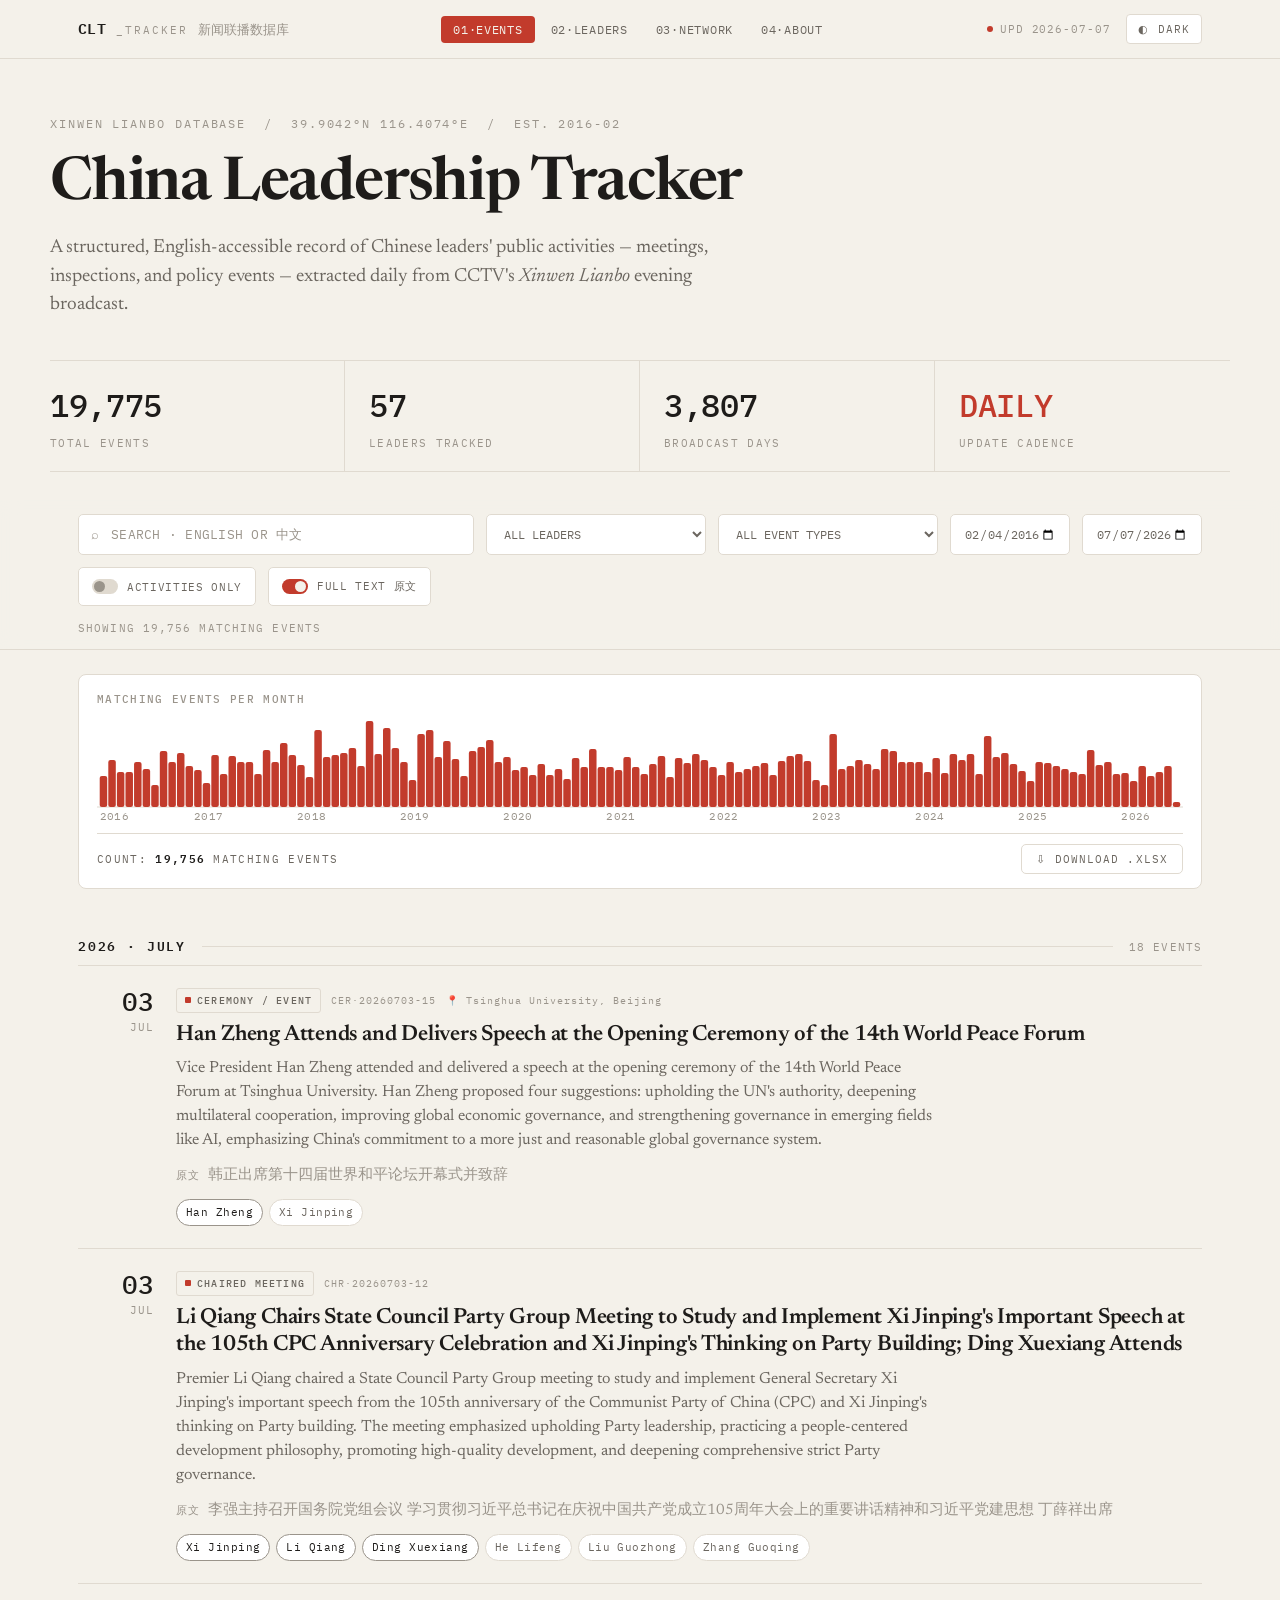
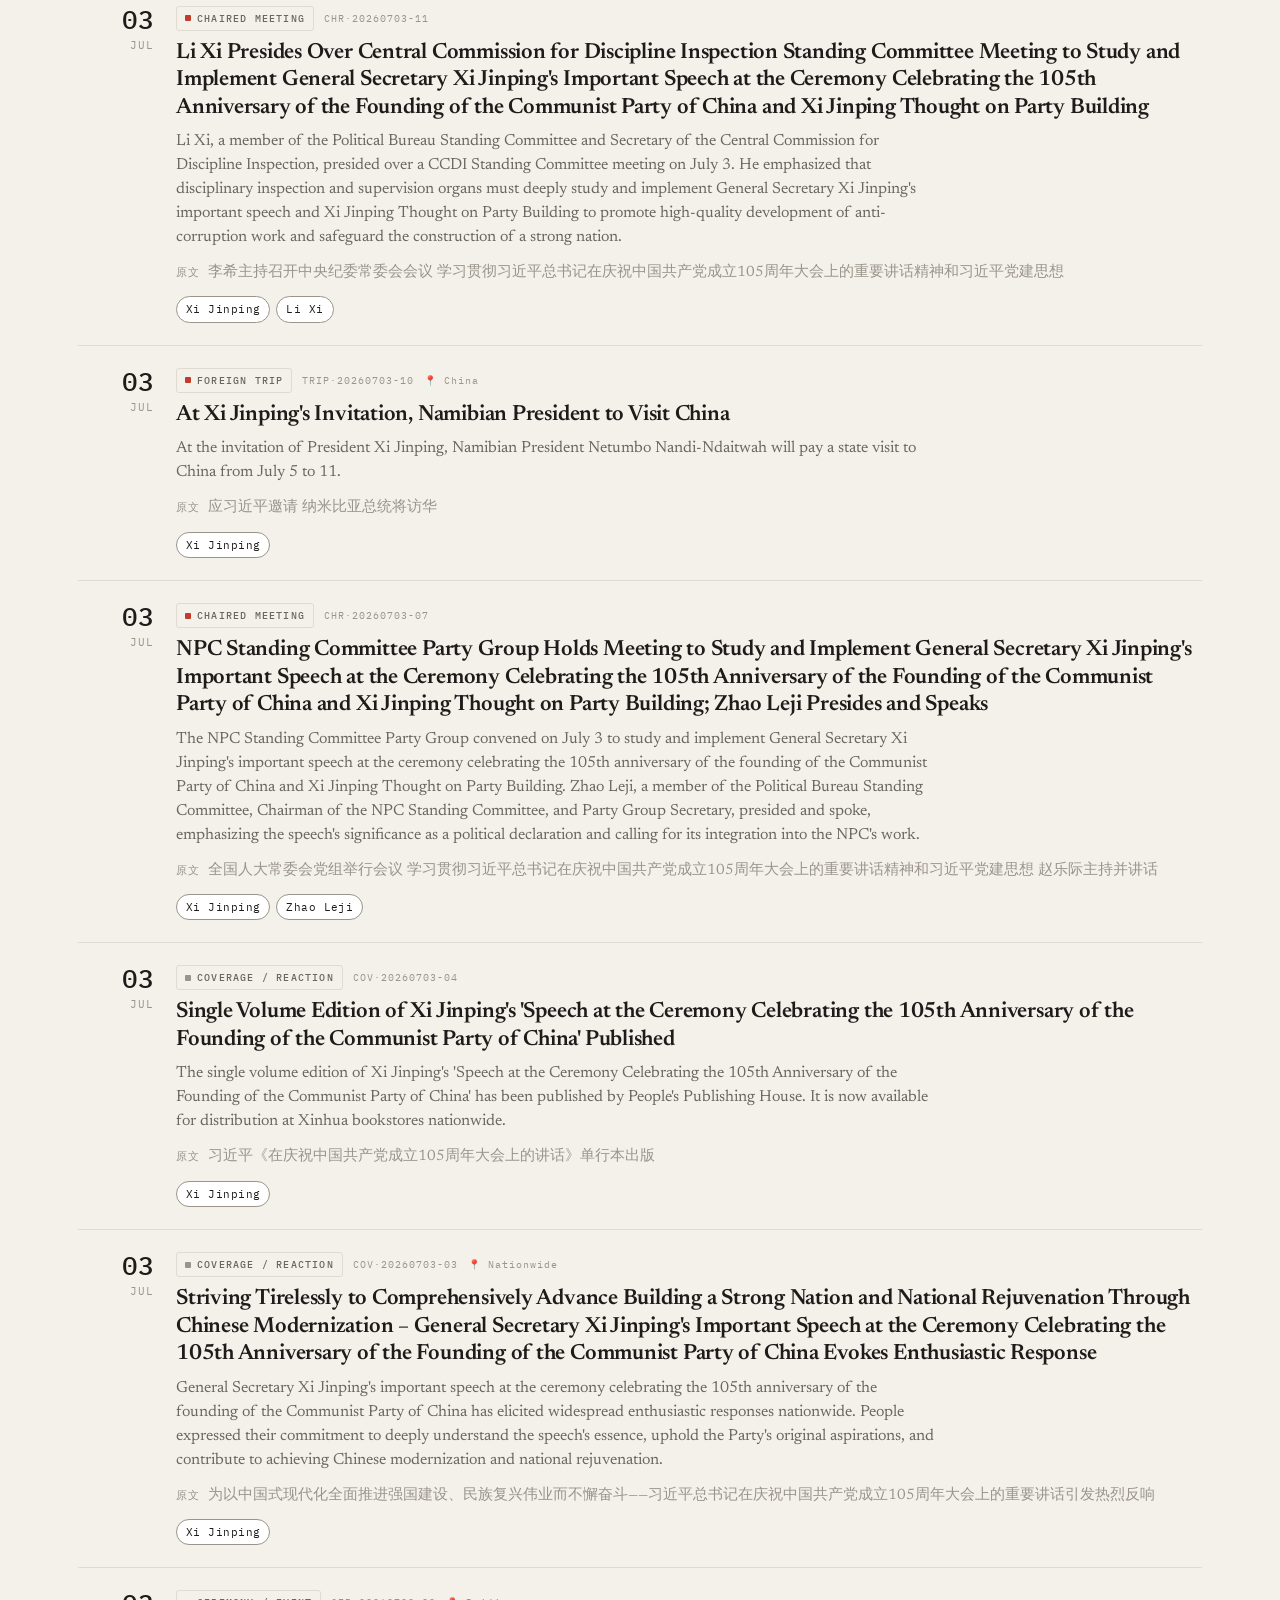
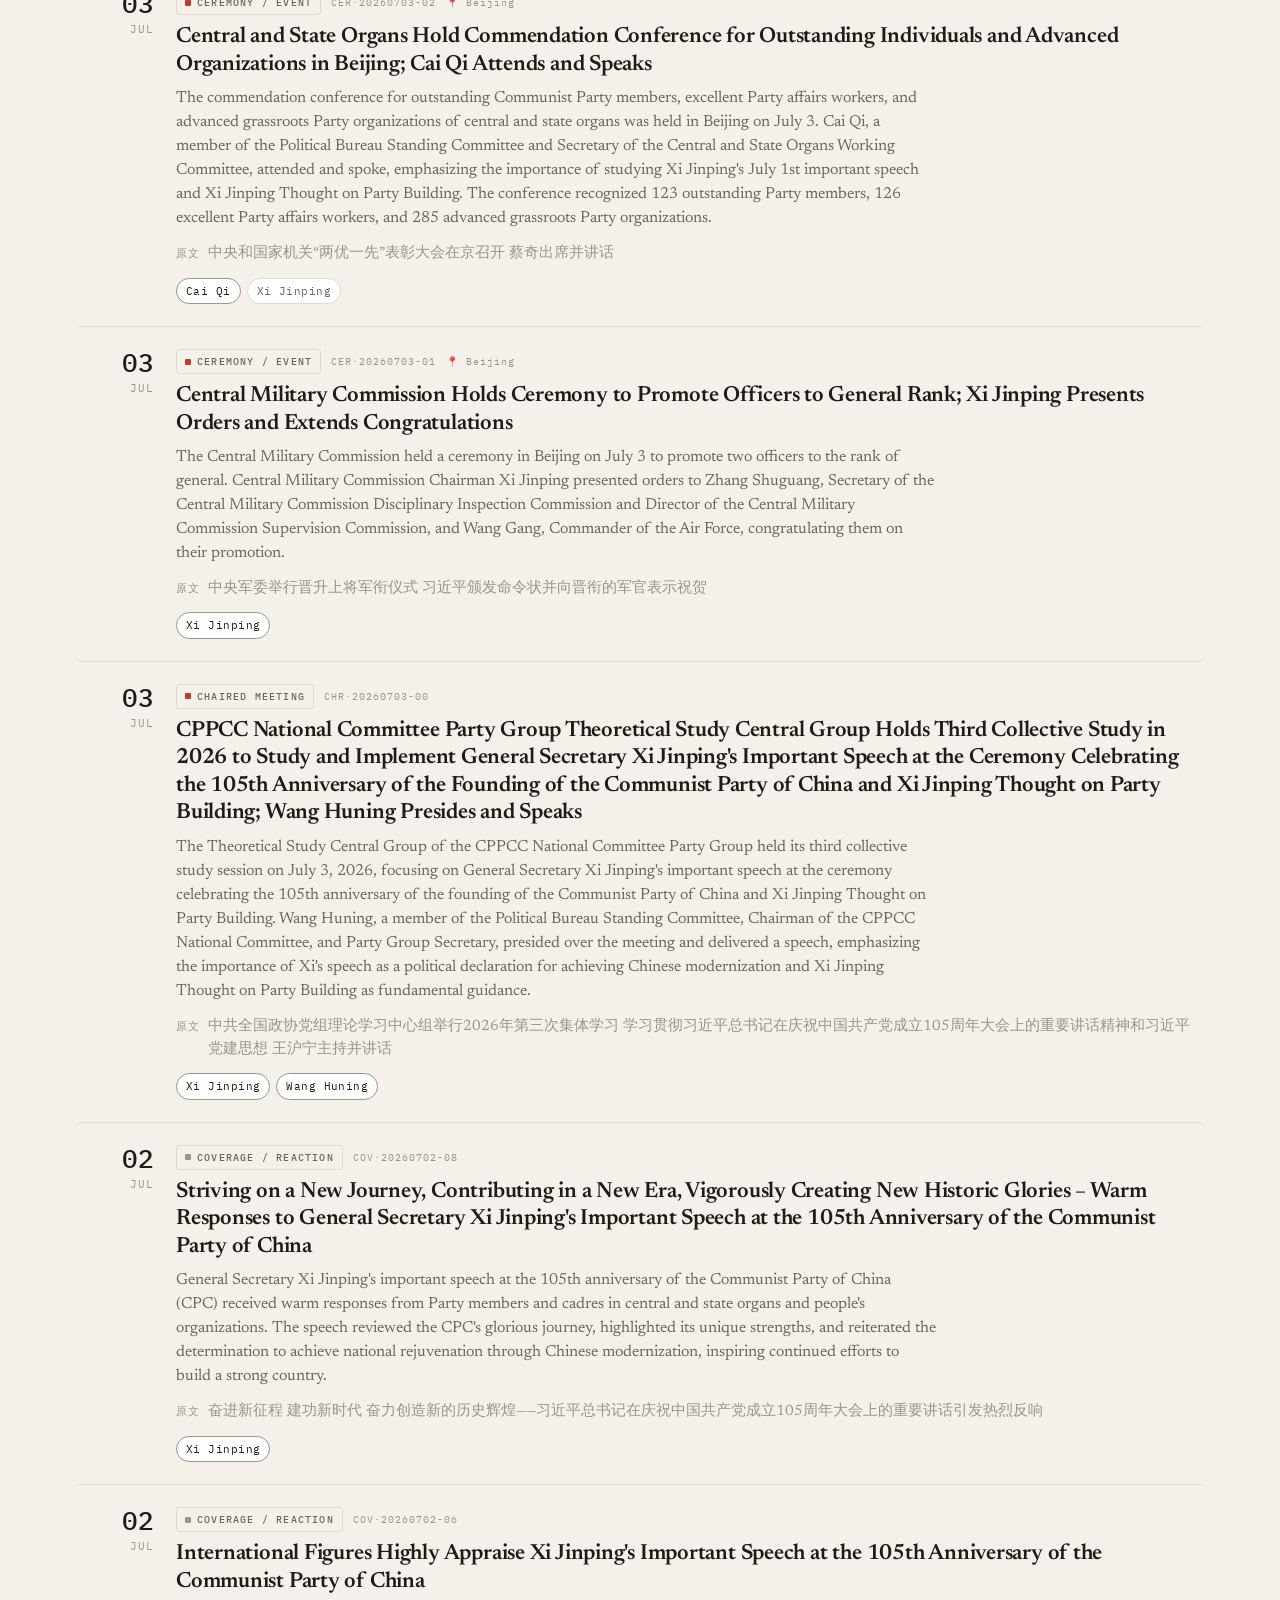
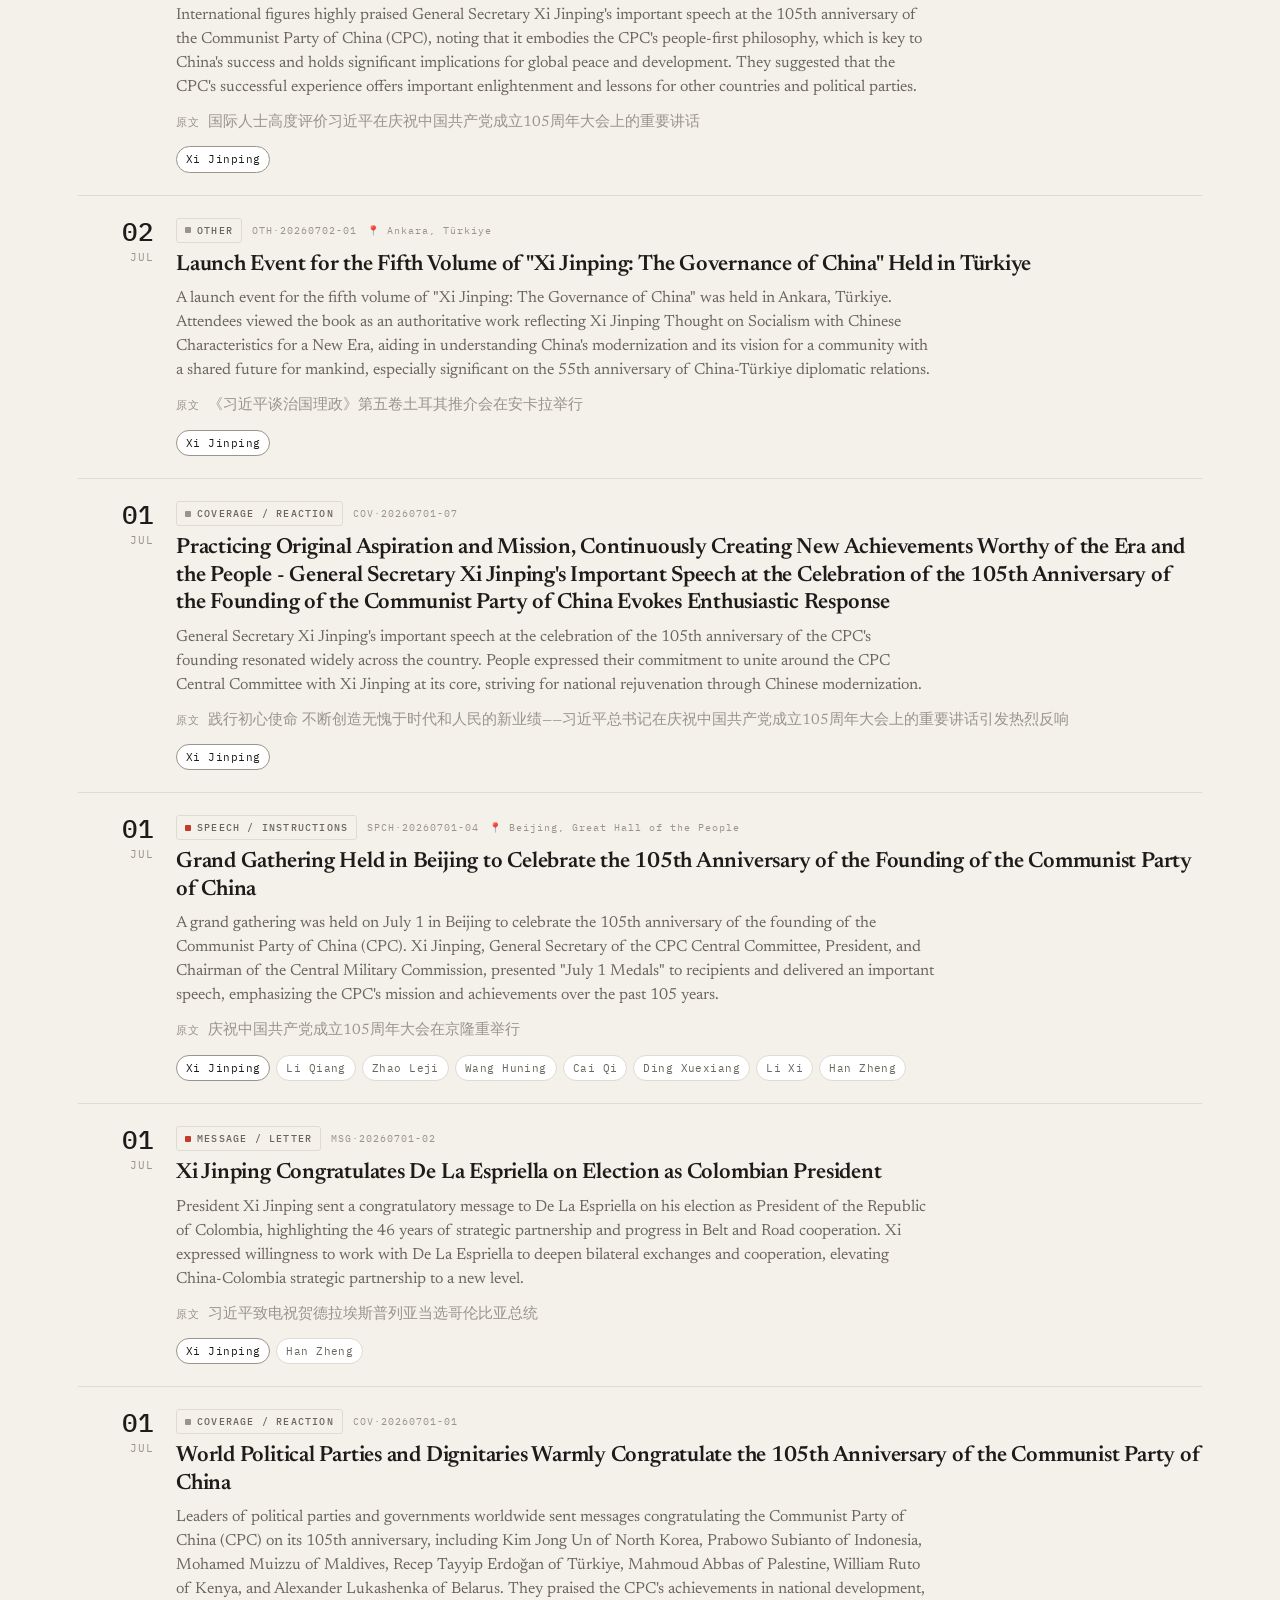
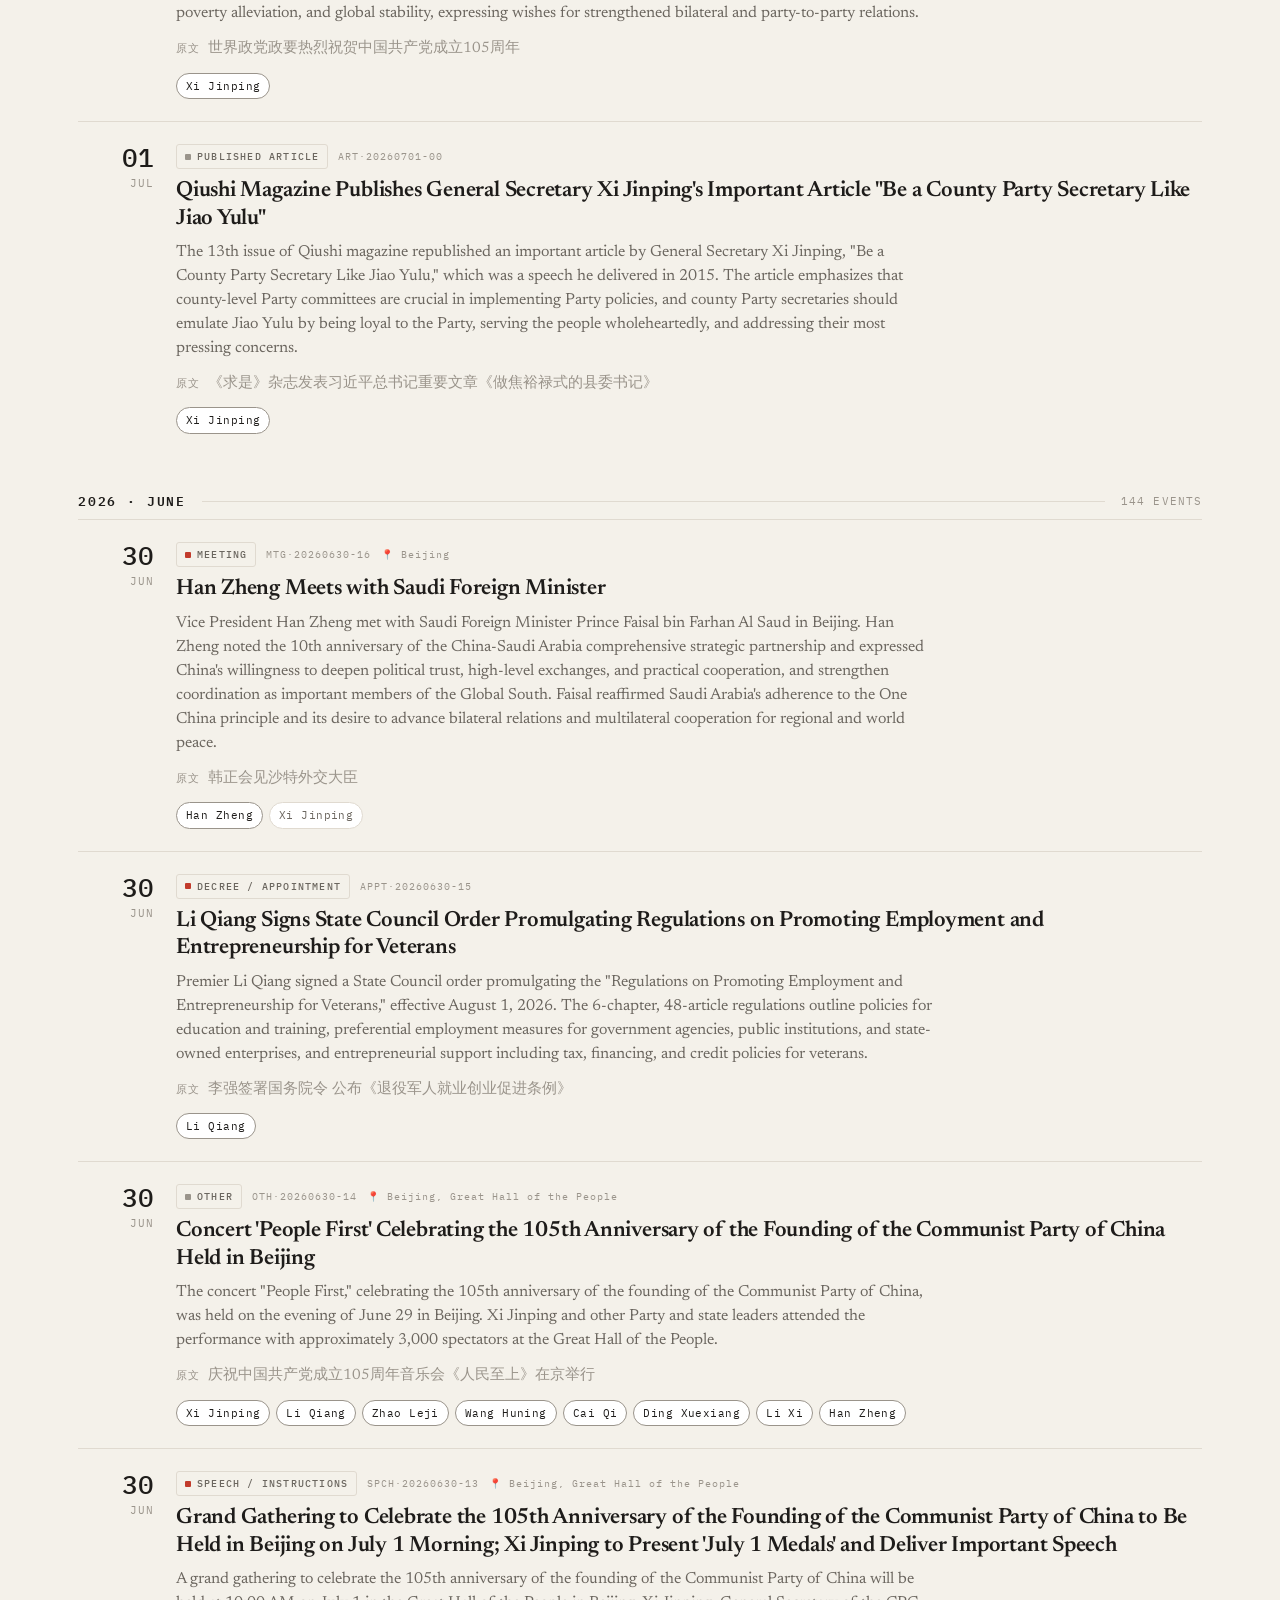
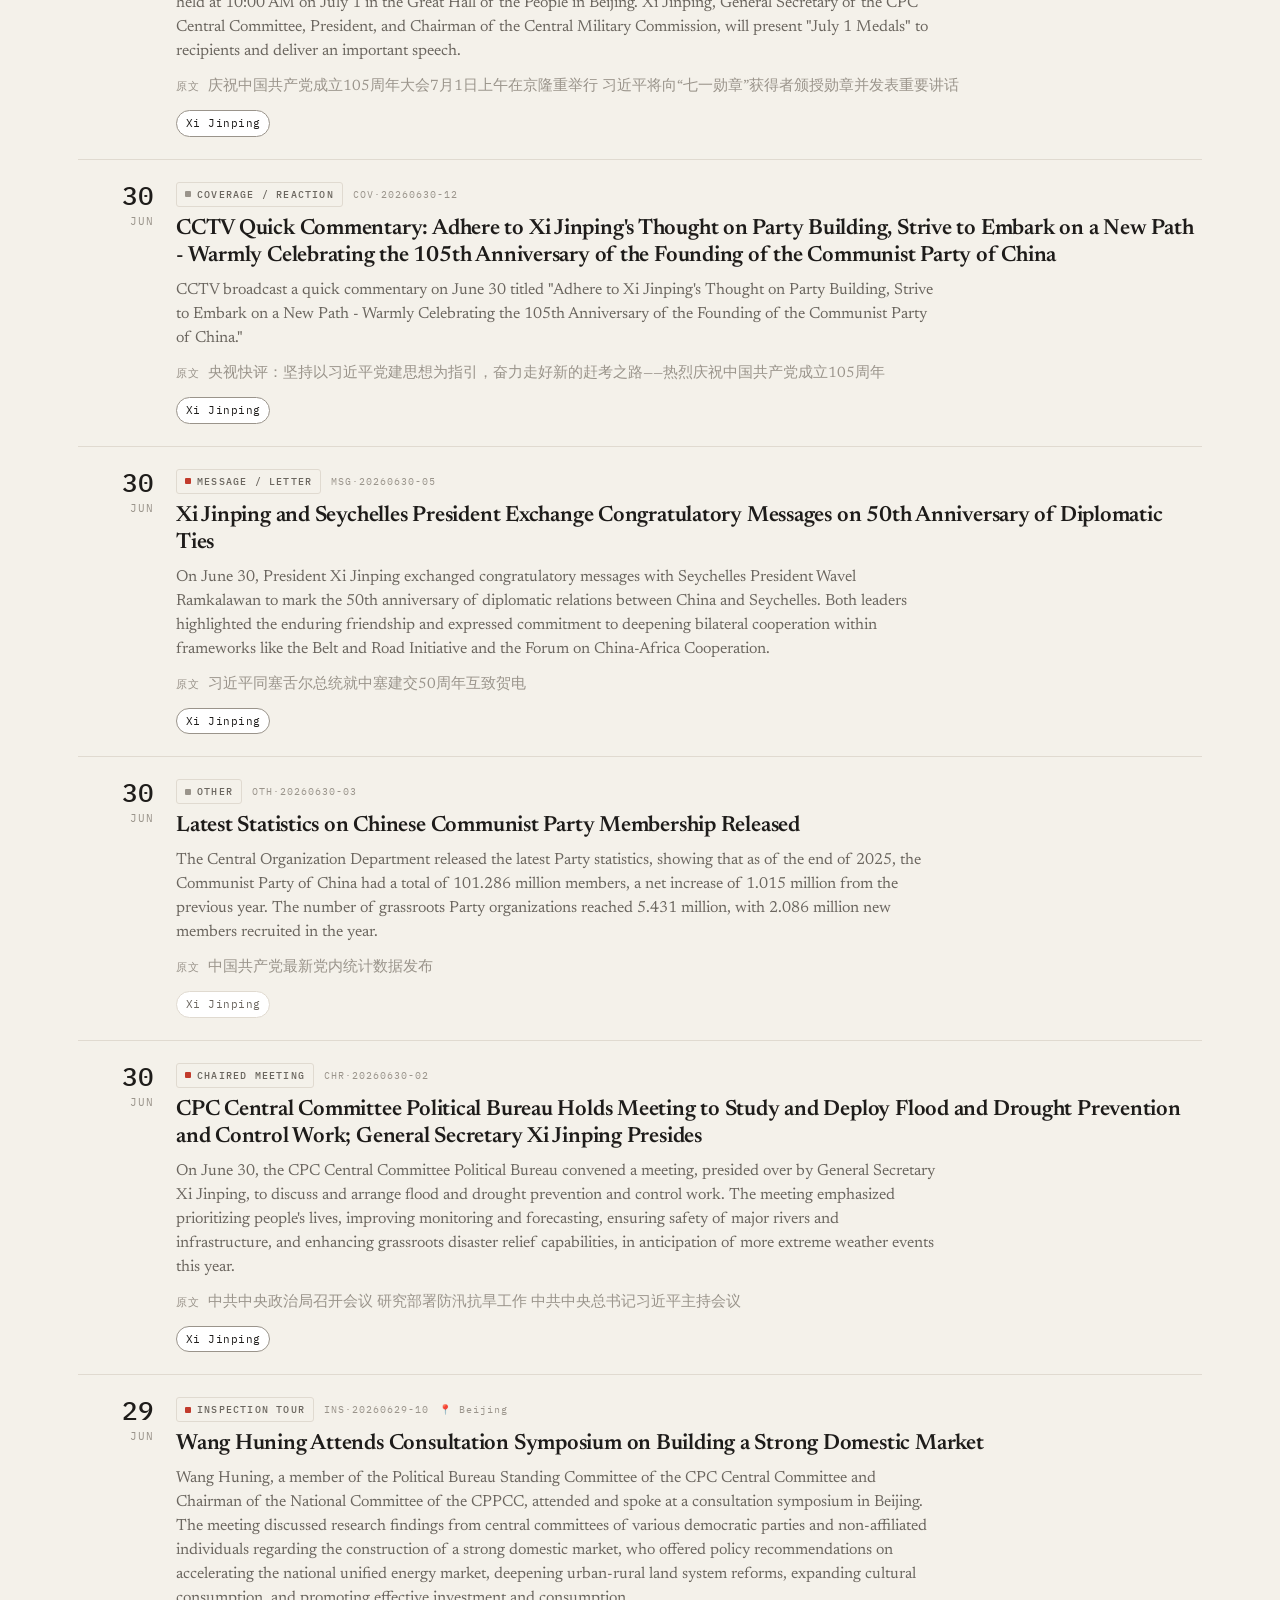
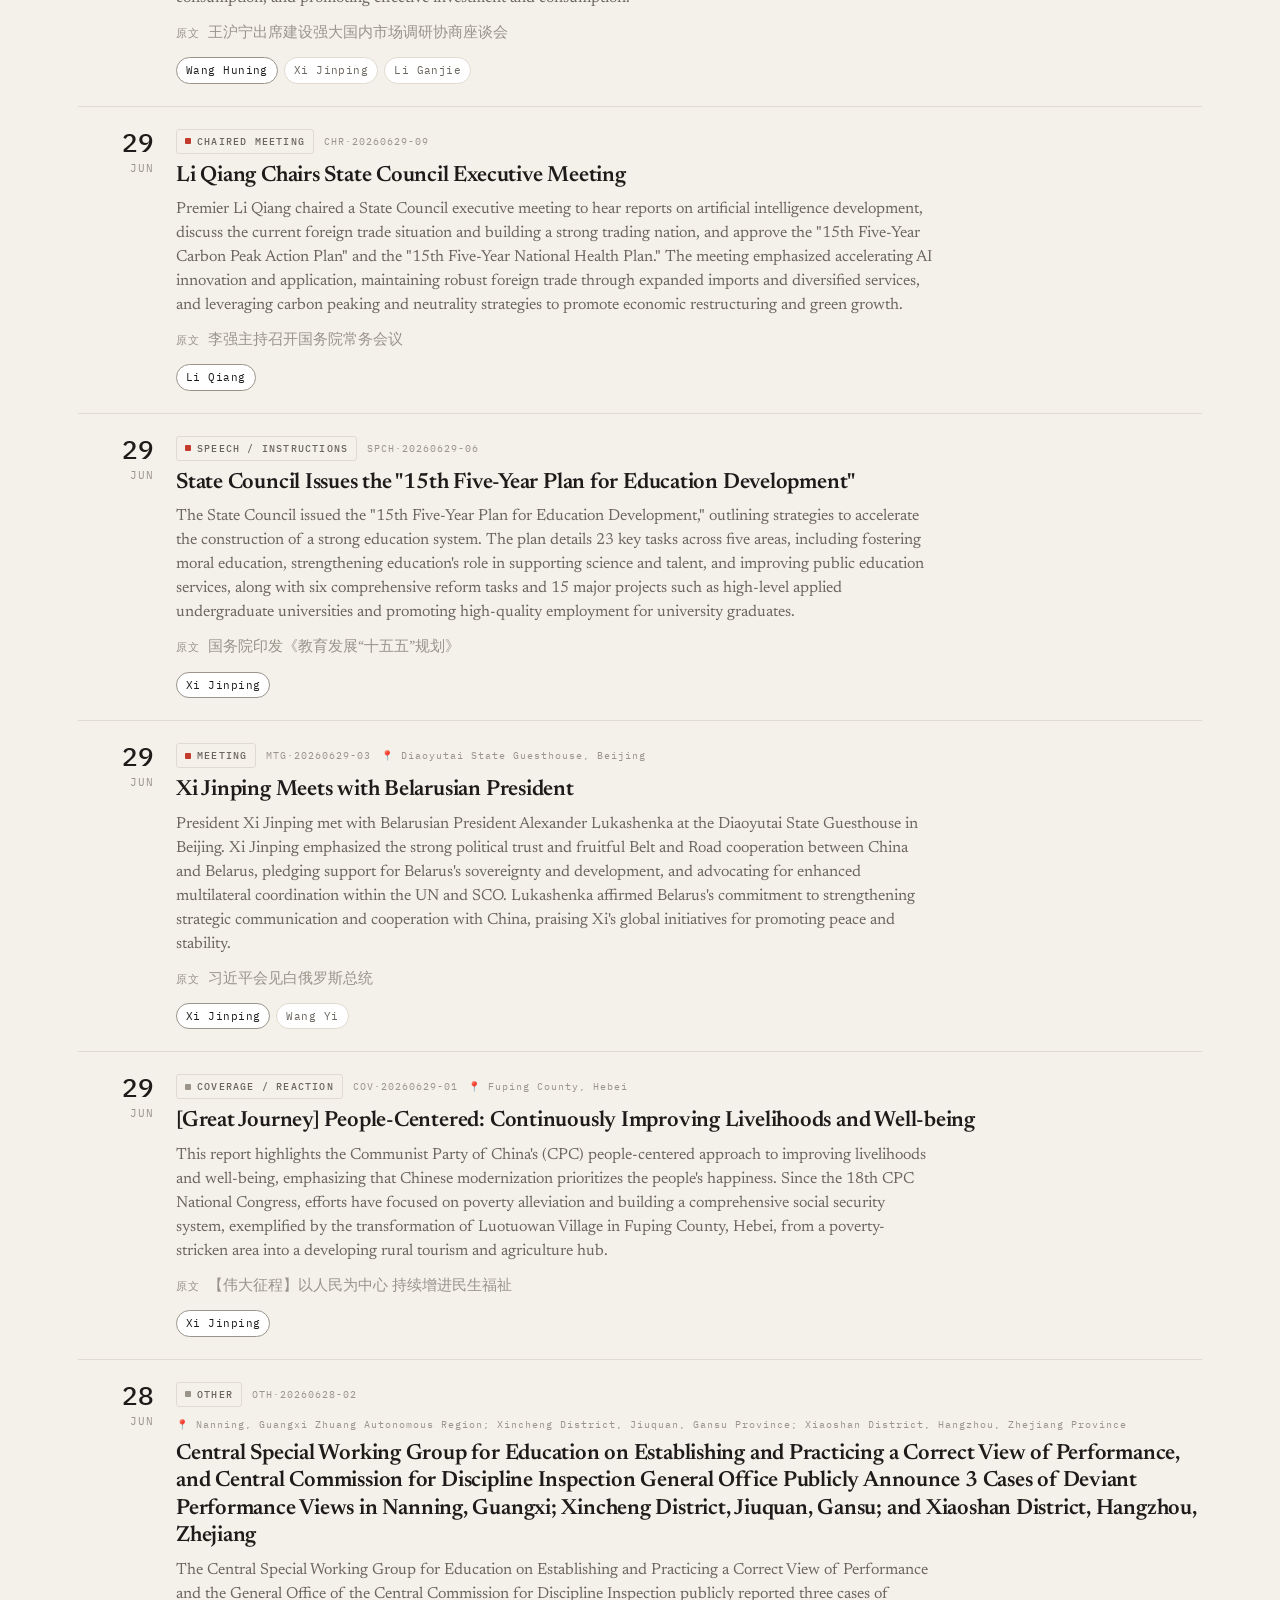
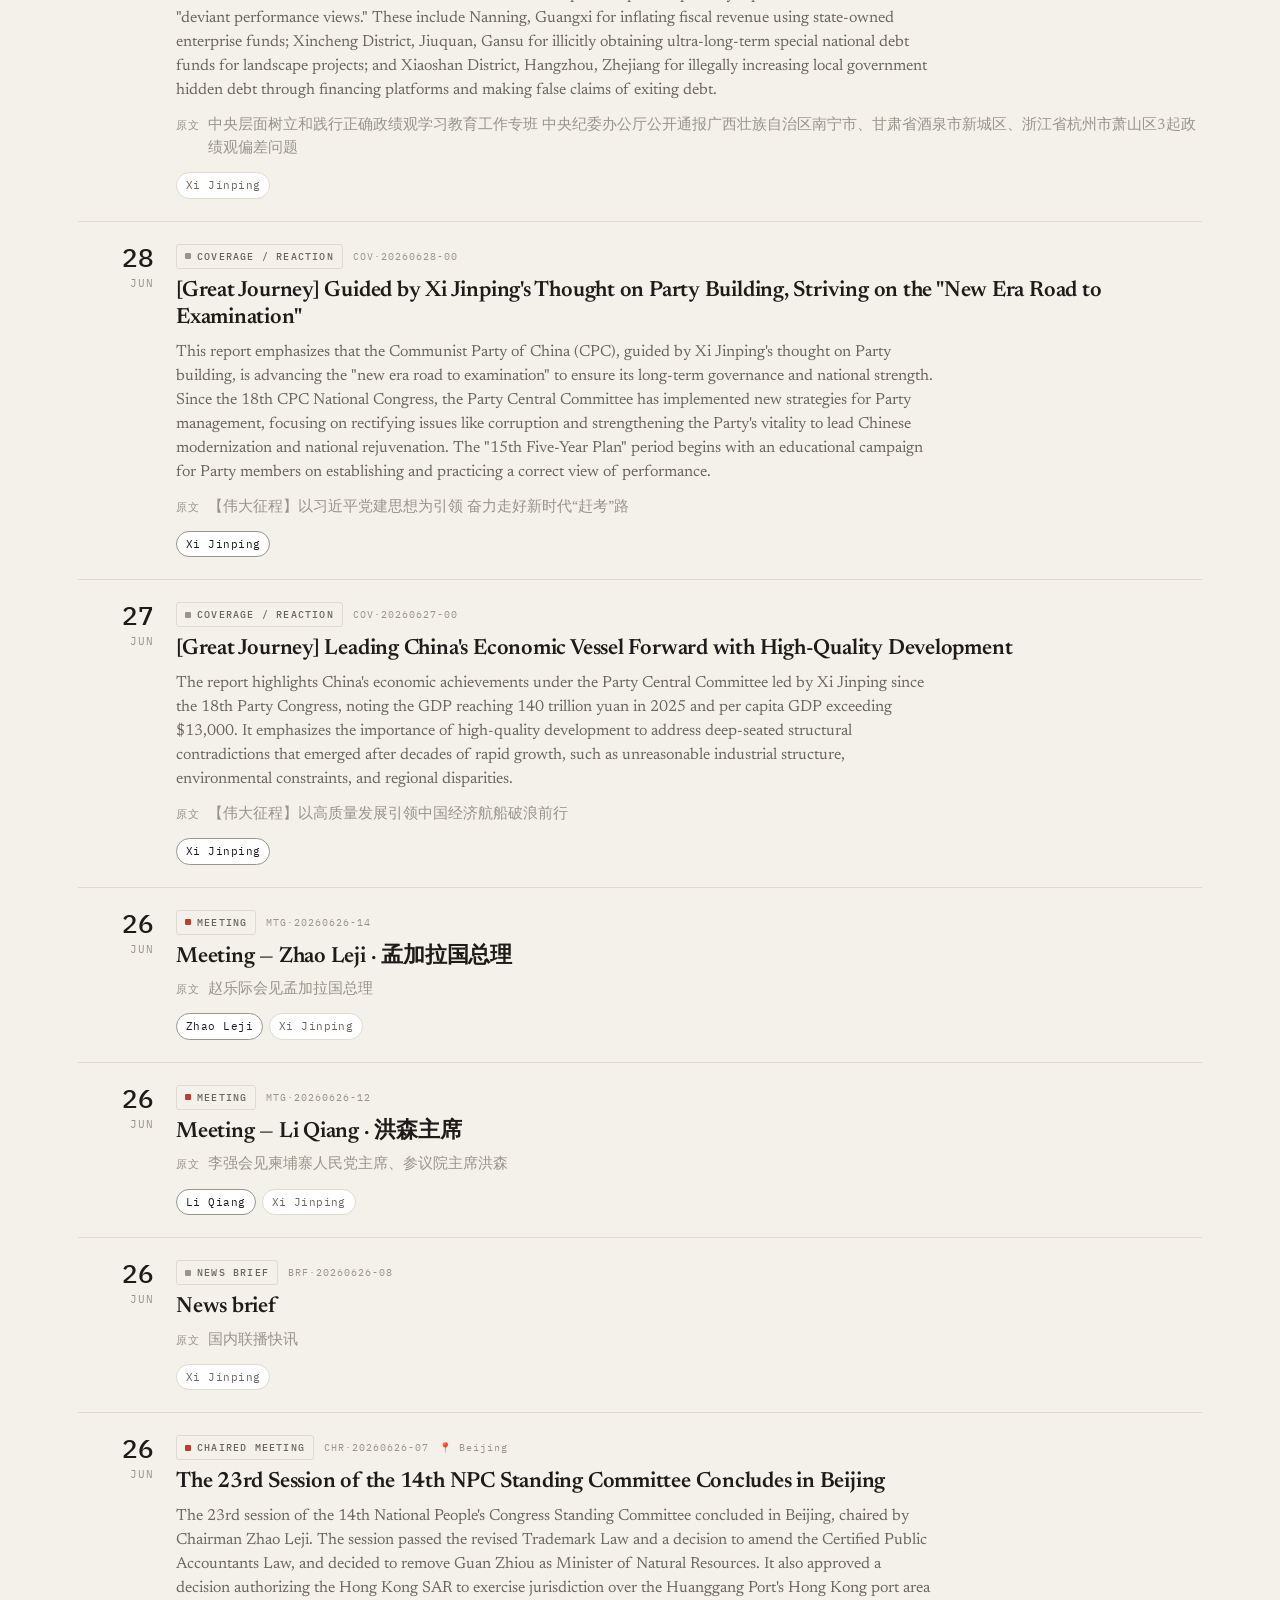
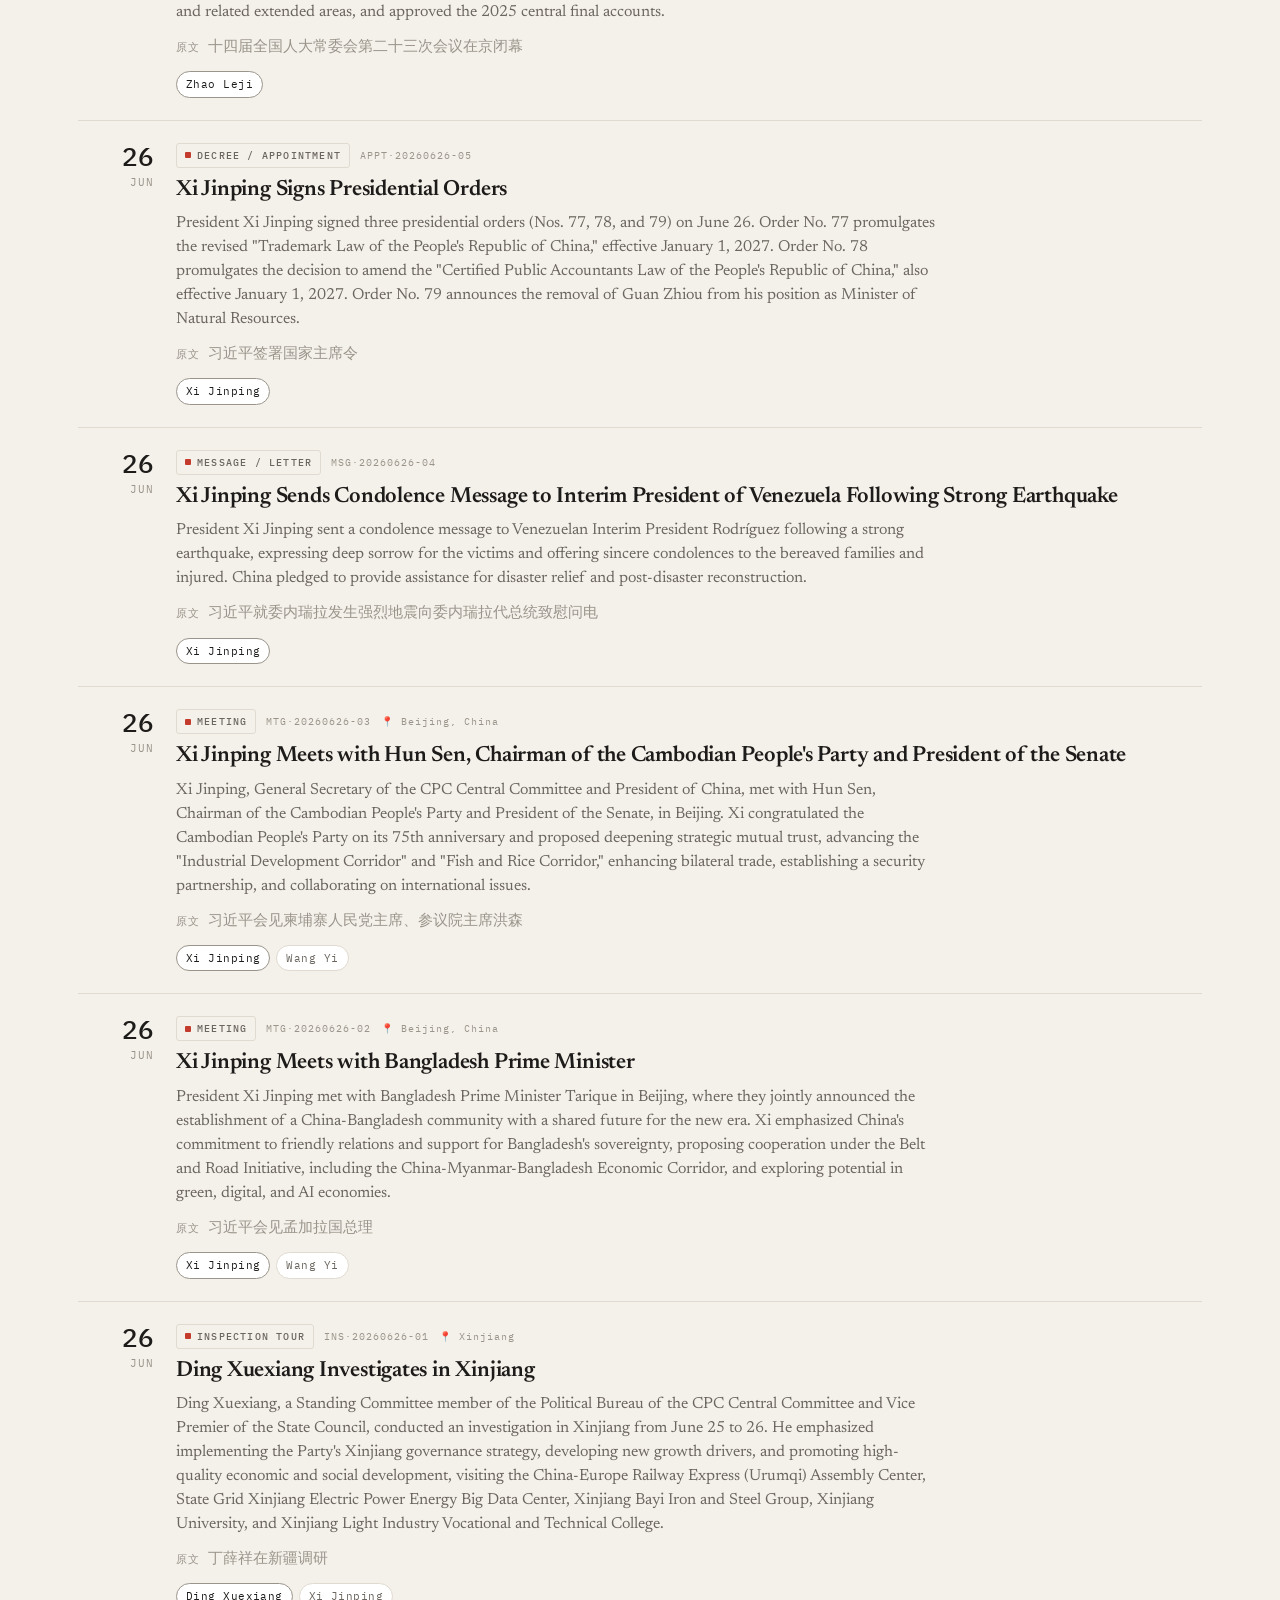
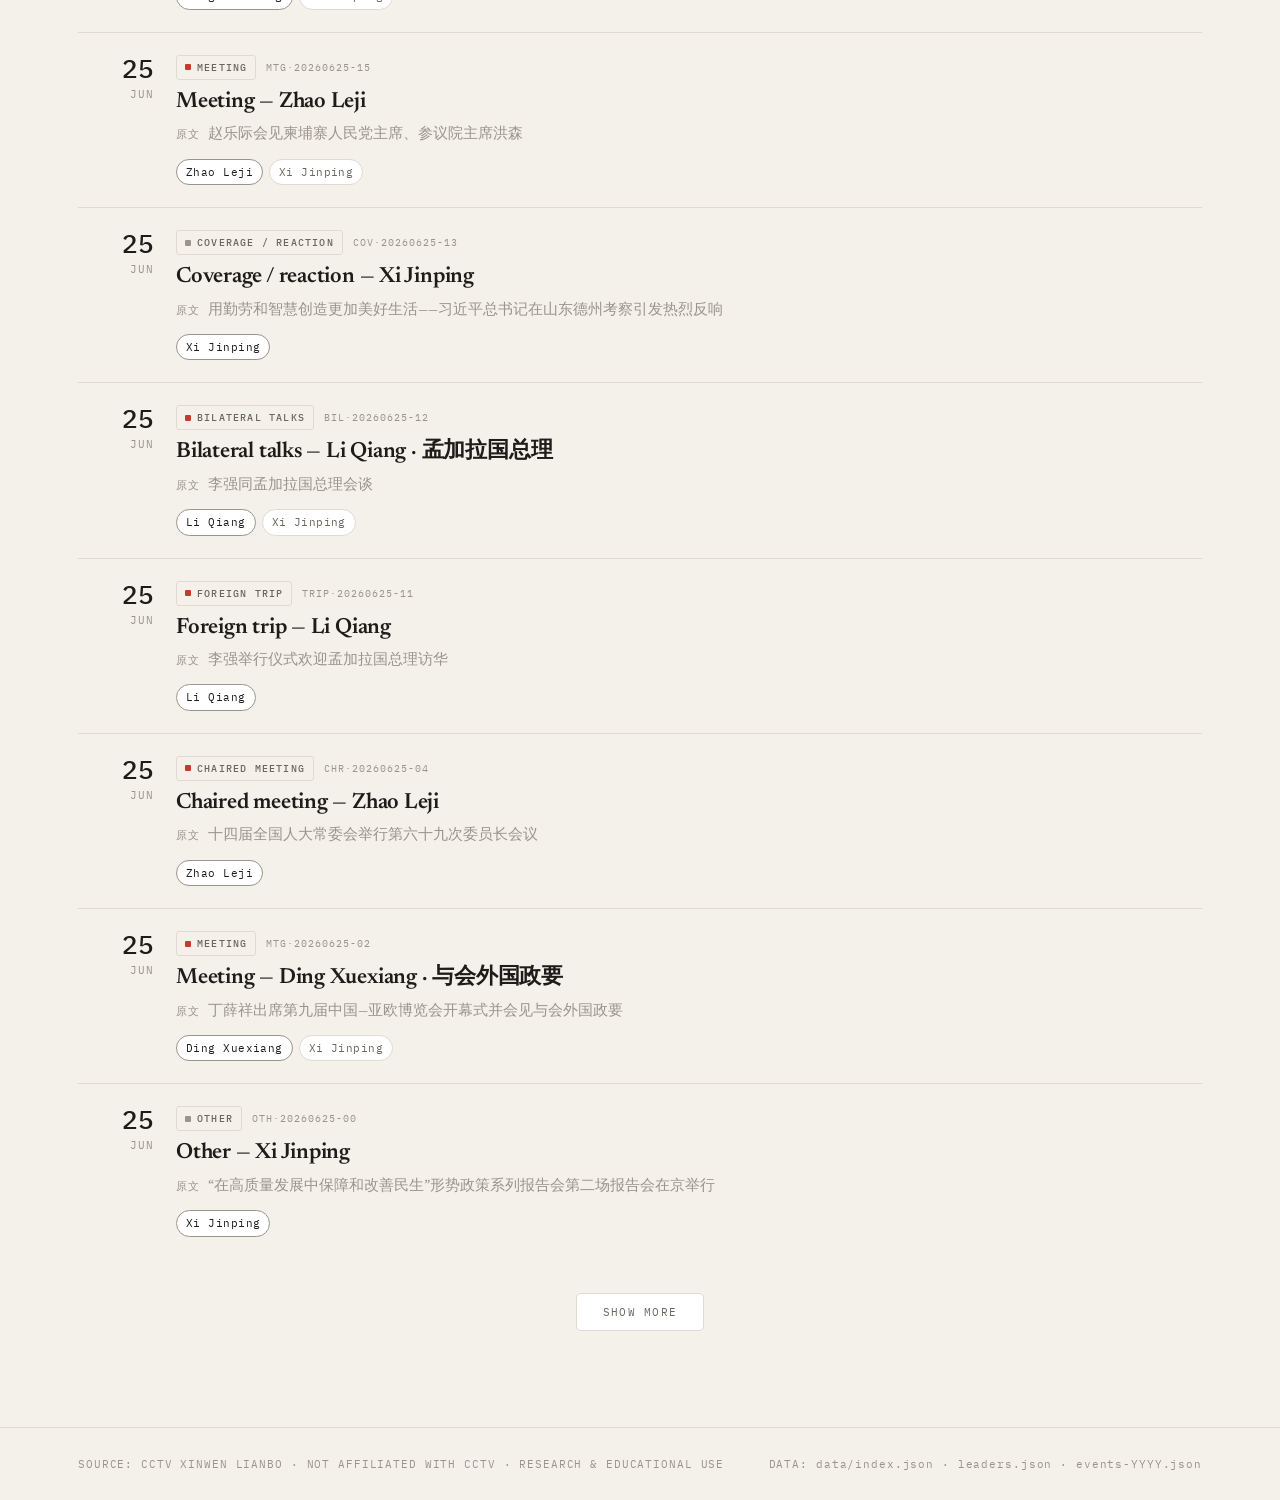
==== commit 7cfb8642: "Chart footer: matching-event COUNT + password-gated XLSX export COUNT line under the bar chart updat" ====
--- a/docs/index.html
+++ b/docs/index.html
@@ -74,6 +74,18 @@
     <div class="chart-panel">
       <h3>MATCHING EVENTS PER MONTH</h3>
       <svg id="chart-svg" preserveAspectRatio="none"></svg>
+      <div class="chart-foot">
+        <div class="chart-count" id="chart-count">COUNT: —</div>
+        <div class="dl-wrap">
+          <button class="dl-btn" id="dl-btn" type="button">&#8681; DOWNLOAD .XLSX</button>
+          <div class="dl-pop" id="dl-pop" hidden>
+            <label for="dl-pass">PASSWORD REQUIRED</label>
+            <input type="password" id="dl-pass" autocomplete="off" spellcheck="false">
+            <button class="dl-btn dl-go" id="dl-go" type="button">EXPORT</button>
+            <div class="dl-err" id="dl-err" hidden>WRONG PASSWORD</div>
+          </div>
+        </div>
+      </div>
     </div>
     <main class="list">
       <div id="event-list"></div>
--- a/docs/style.css
+++ b/docs/style.css
@@ -175,6 +175,44 @@
   font-size: 11px; letter-spacing: 0.12em; color: var(--faint);
 }
 .chart-panel svg { display: block; width: 100%; height: 110px; }
+.chart-foot {
+  display: flex; align-items: center; justify-content: space-between; gap: 12px;
+  flex-wrap: wrap; border-top: 1px solid var(--line);
+  margin-top: 10px; padding: 10px 0 4px;
+}
+.chart-count {
+  font-family: 'IBM Plex Mono', monospace; font-size: 11px;
+  letter-spacing: 0.12em; color: var(--muted);
+}
+.chart-count b { color: var(--ink); font-weight: 600; }
+.dl-wrap { position: relative; }
+.dl-btn {
+  font-family: 'IBM Plex Mono', monospace; font-size: 11px; letter-spacing: 0.1em;
+  padding: 7px 14px; color: var(--muted); background: var(--panel);
+  border: 1px solid var(--line); border-radius: 5px; cursor: pointer;
+}
+.dl-btn:hover { color: var(--ink); border-color: var(--faint); }
+.dl-pop {
+  position: absolute; right: 0; top: calc(100% + 8px); z-index: 50;
+  display: flex; flex-direction: column; gap: 8px; width: 210px;
+  background: var(--panel); border: 1px solid var(--line); border-radius: 6px;
+  padding: 12px; box-shadow: 0 8px 22px rgba(0, 0, 0, 0.35);
+}
+.dl-pop[hidden] { display: none; }
+.dl-pop label {
+  font-family: 'IBM Plex Mono', monospace; font-size: 10px;
+  letter-spacing: 0.12em; color: var(--faint);
+}
+.dl-pop input {
+  font-family: 'IBM Plex Mono', monospace; font-size: 13px;
+  padding: 8px 10px; border-radius: 5px; border: 1px solid var(--line);
+  background: var(--bg); color: var(--ink); outline: none;
+}
+.dl-pop input:focus { border-color: var(--accent); }
+.dl-err {
+  font-family: 'IBM Plex Mono', monospace; font-size: 10px;
+  letter-spacing: 0.1em; color: var(--accent);
+}
 .chart-tip {
   position: fixed; pointer-events: none; z-index: 60; display: none;
   background: var(--panel); color: var(--ink);
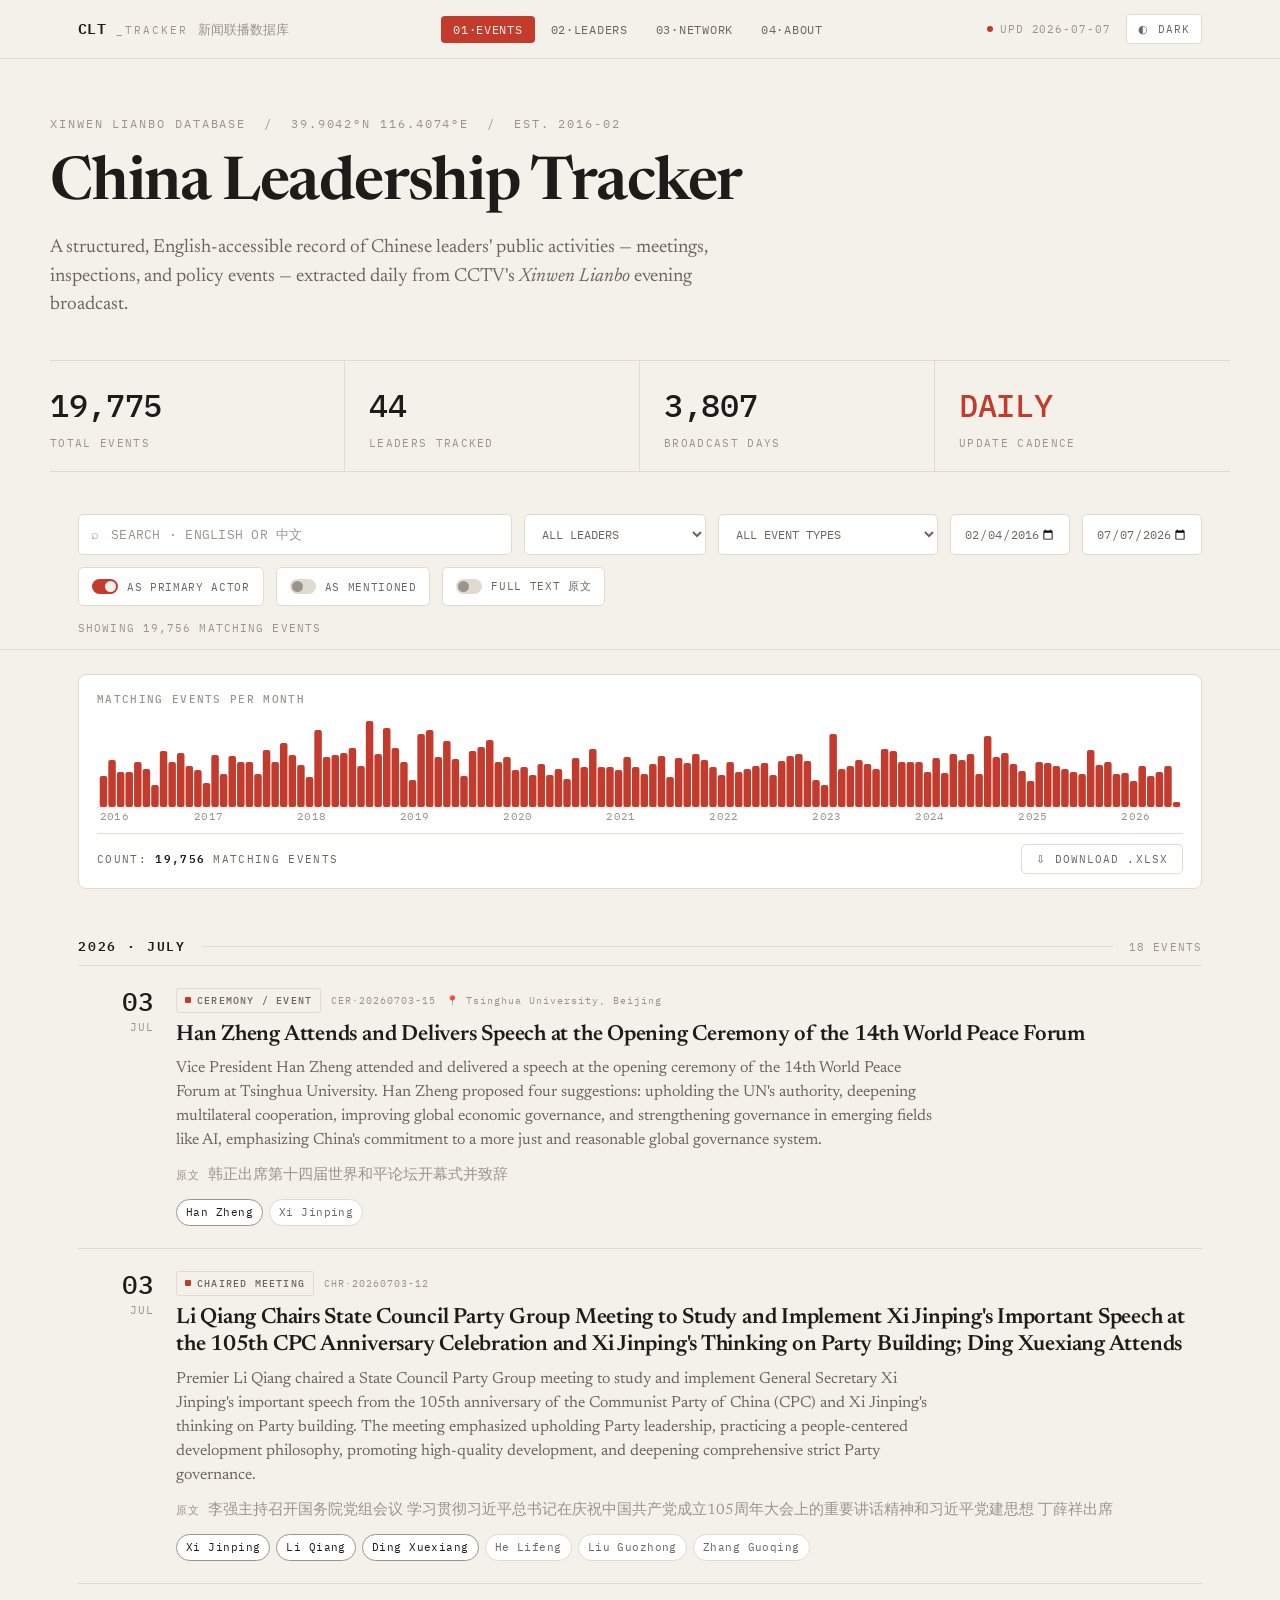
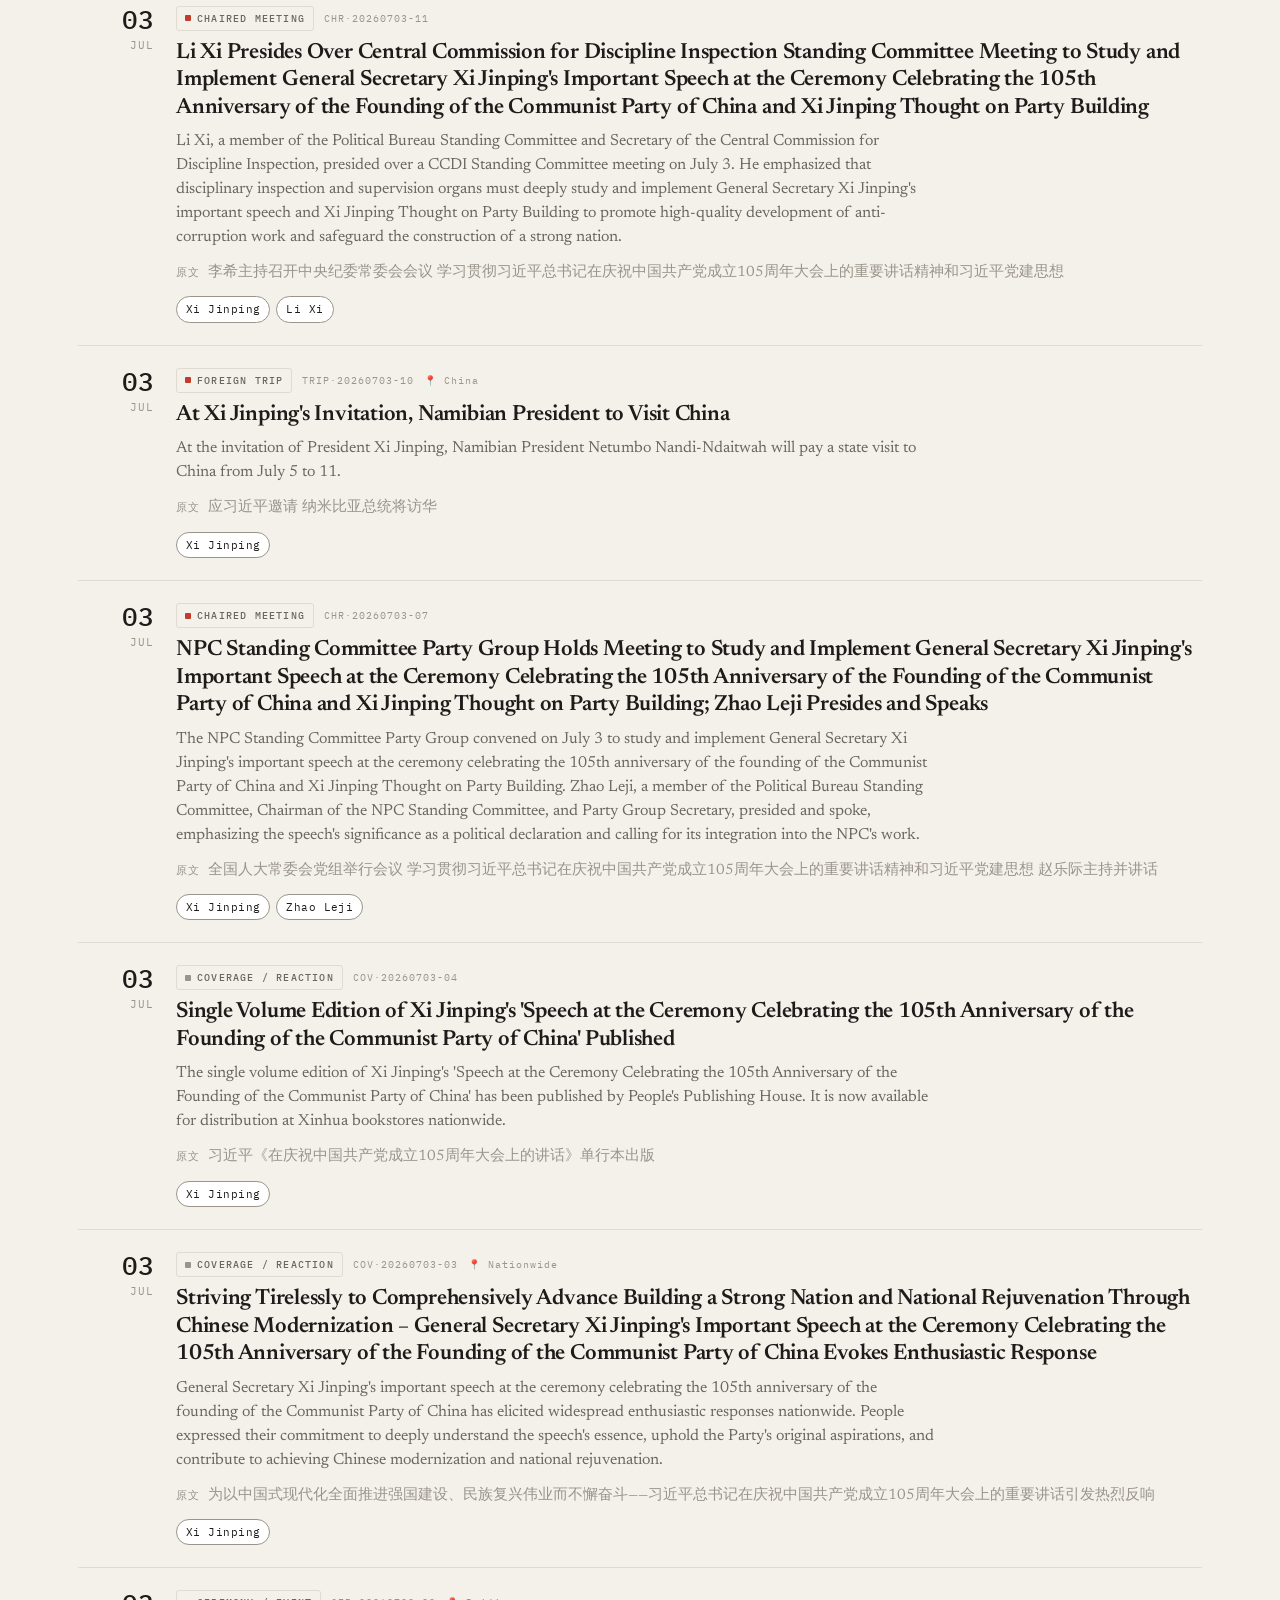
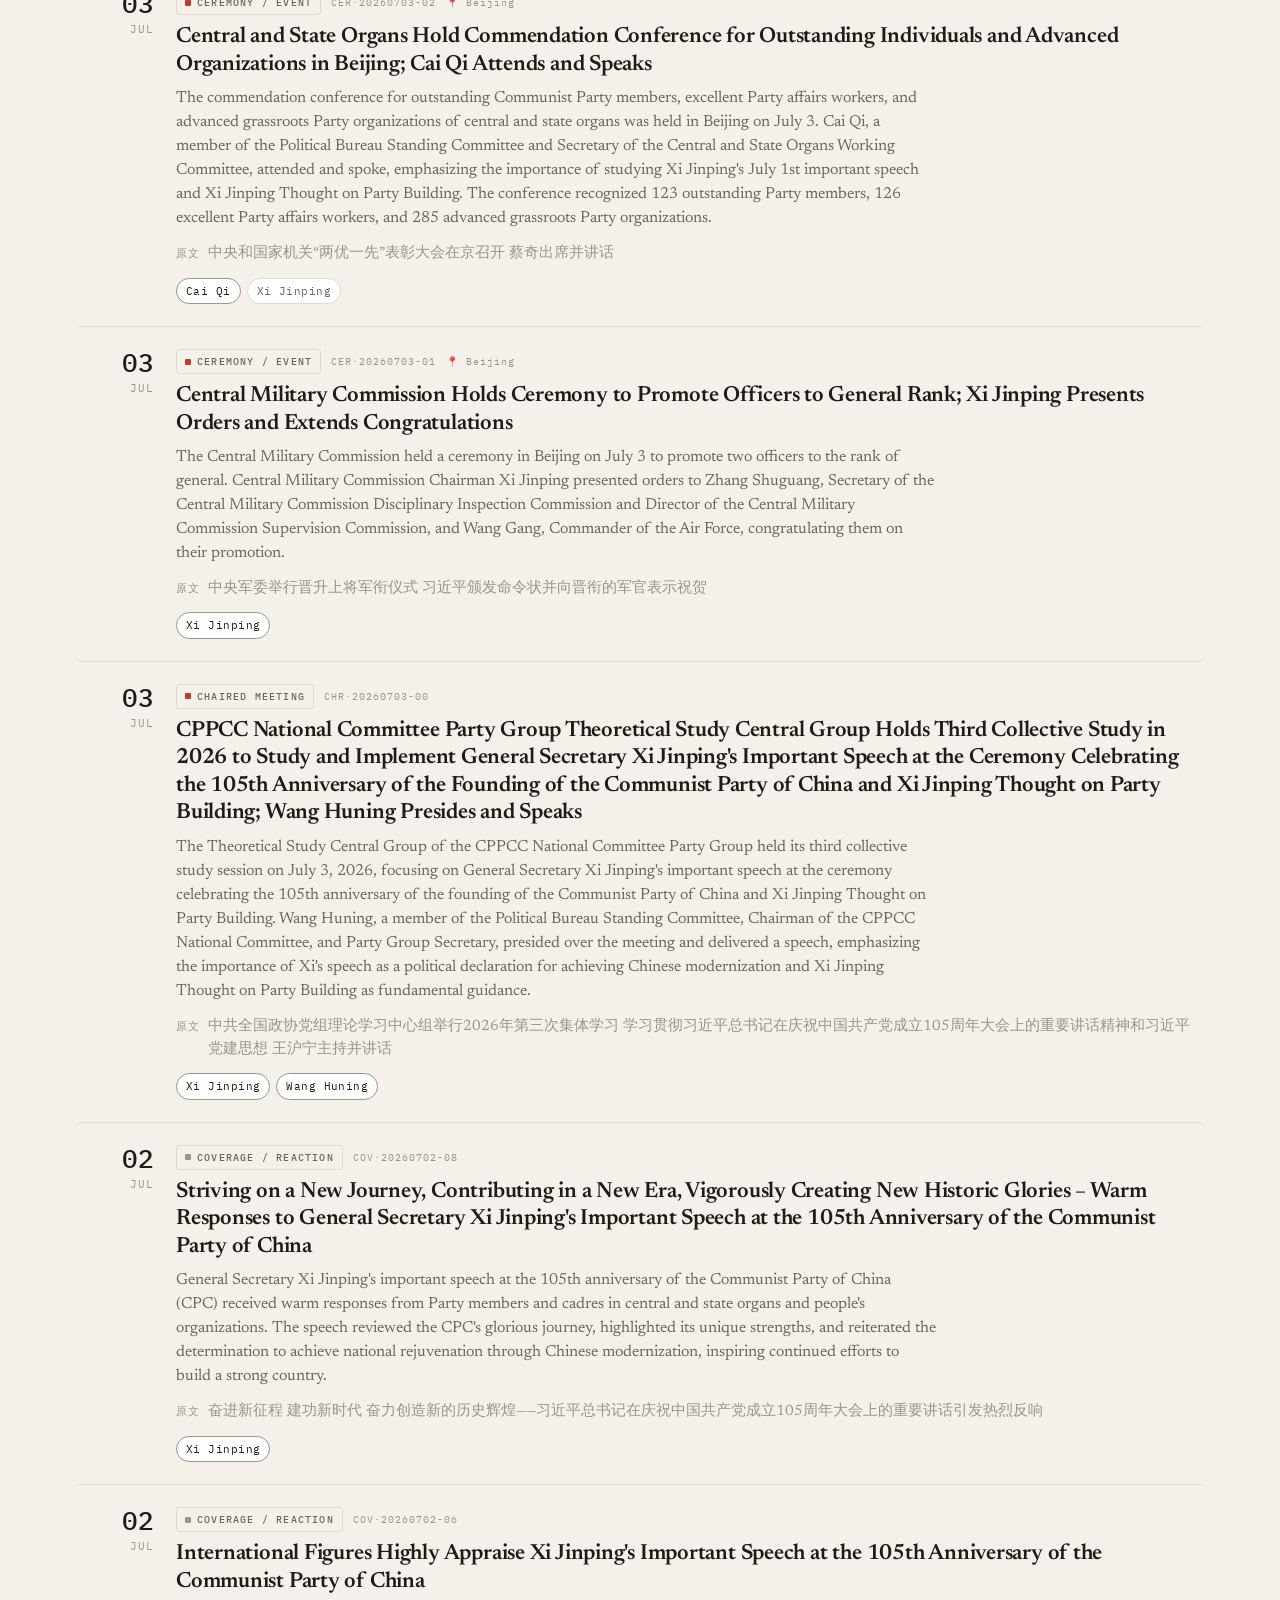
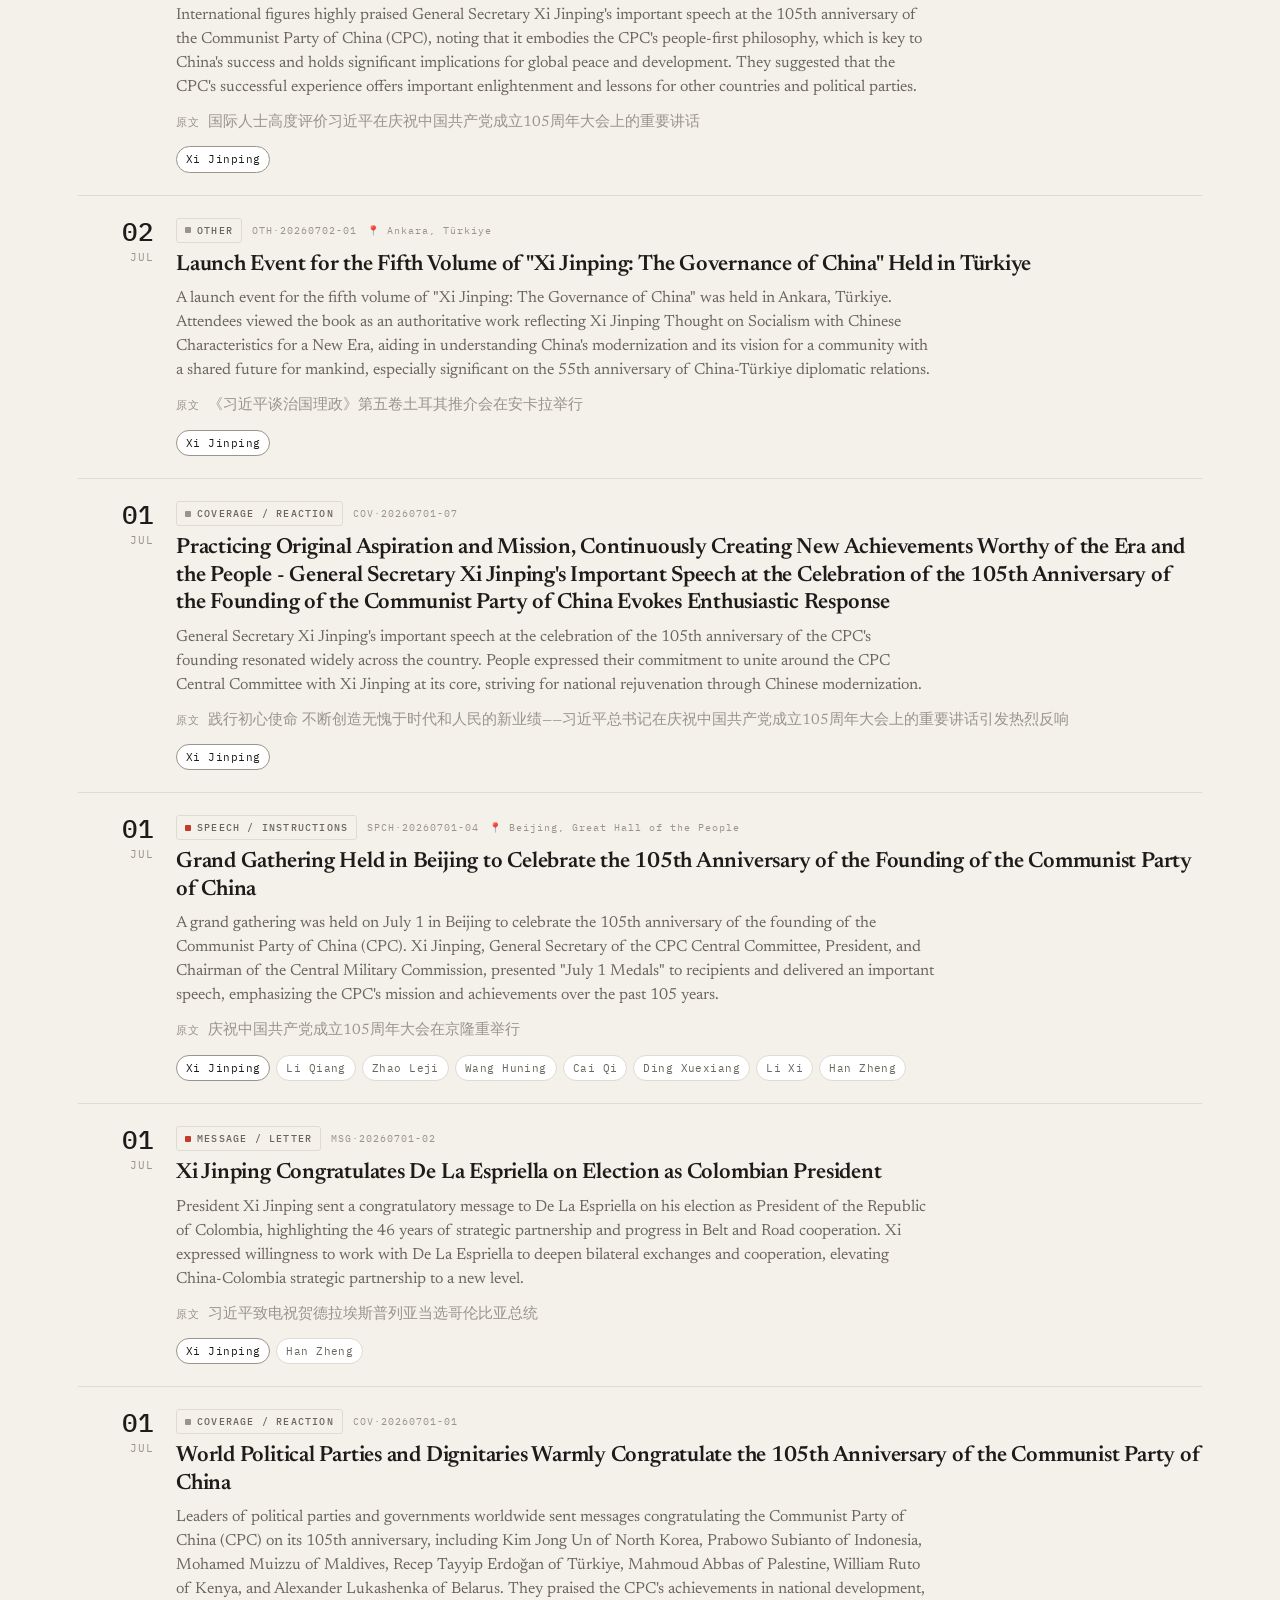
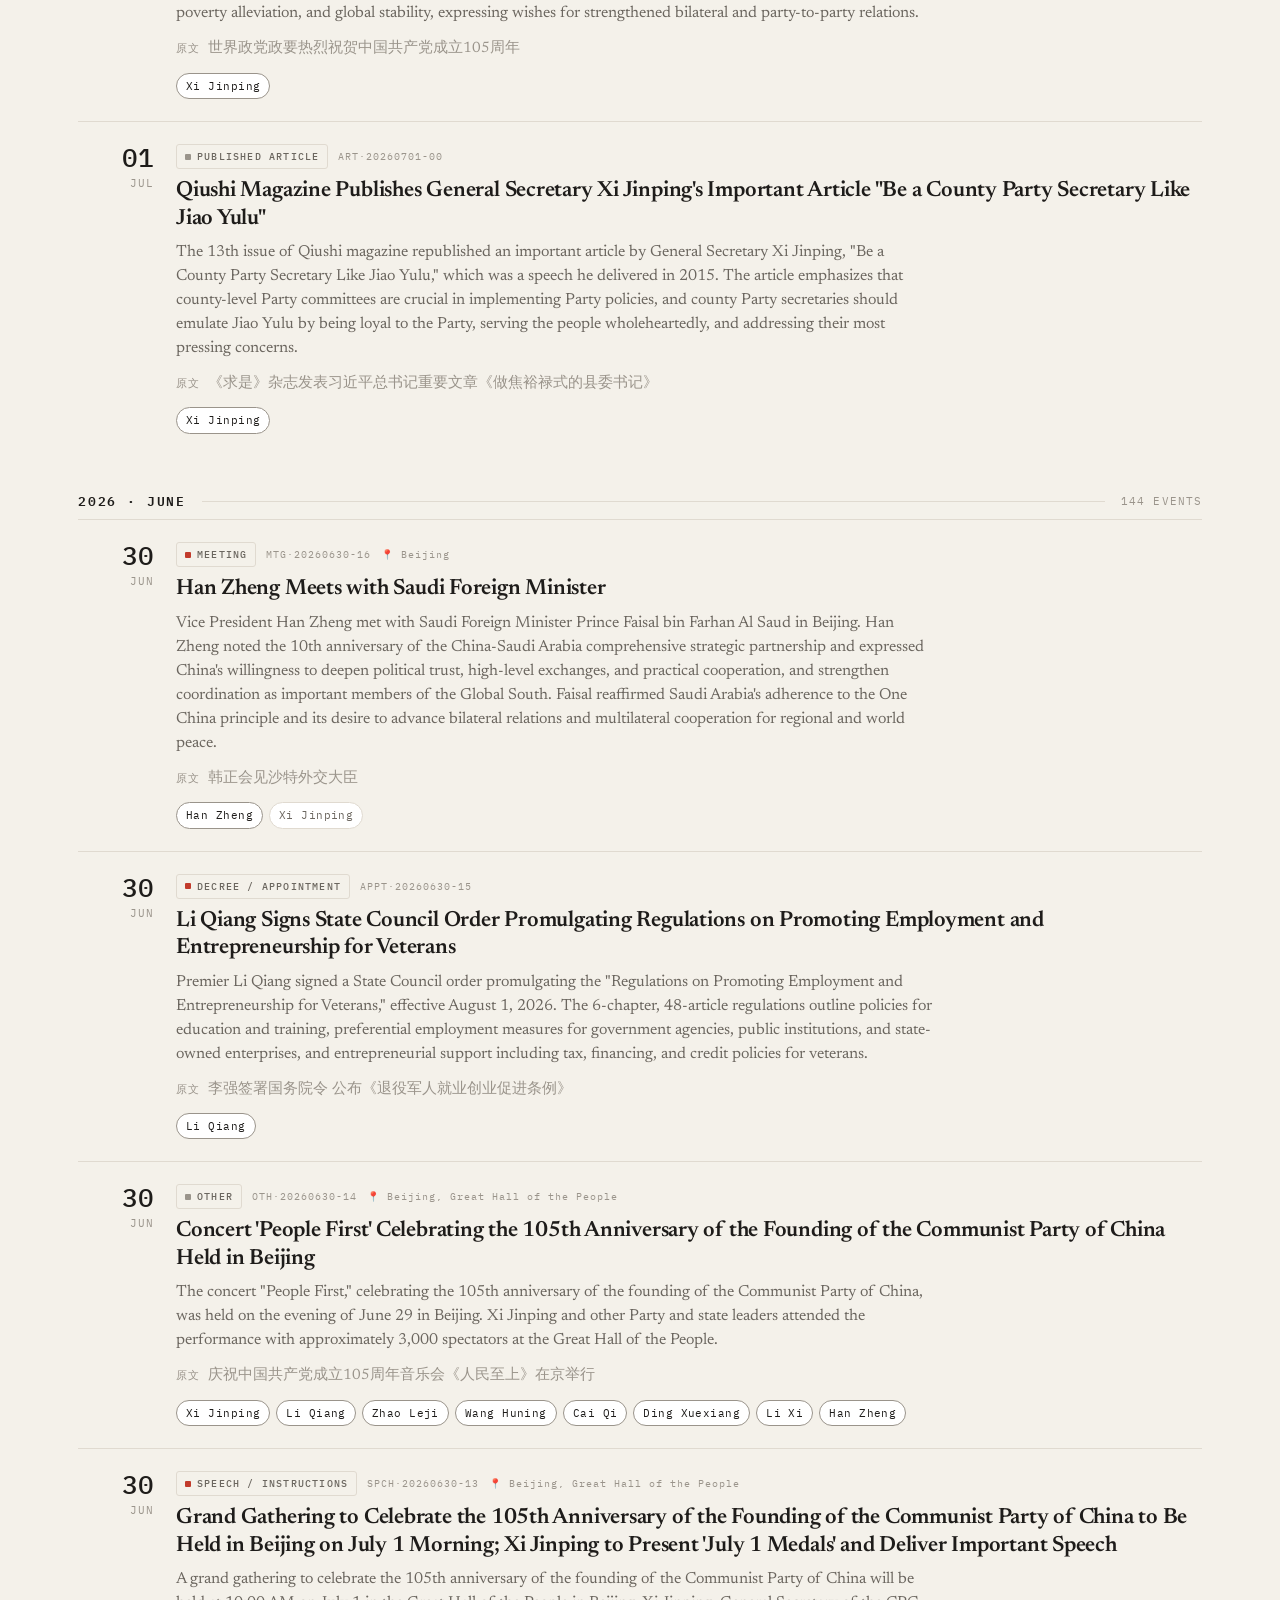
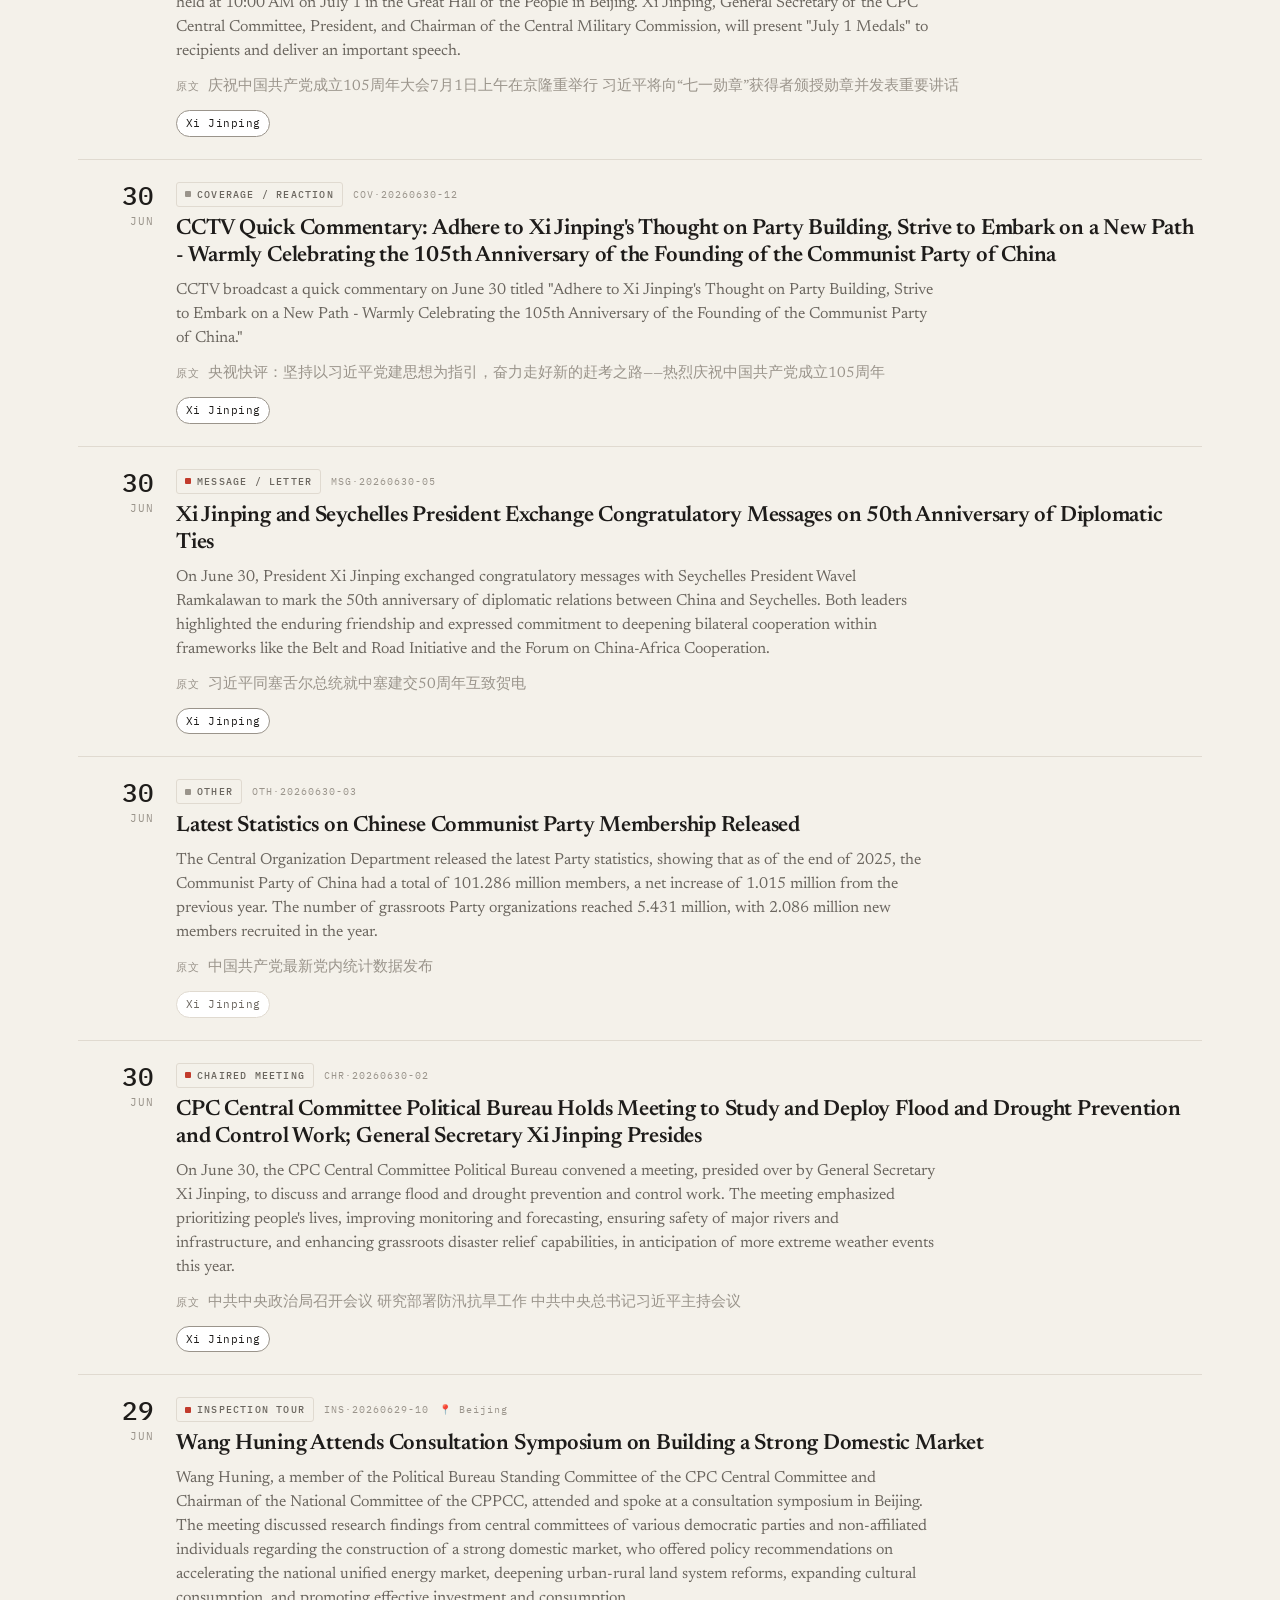
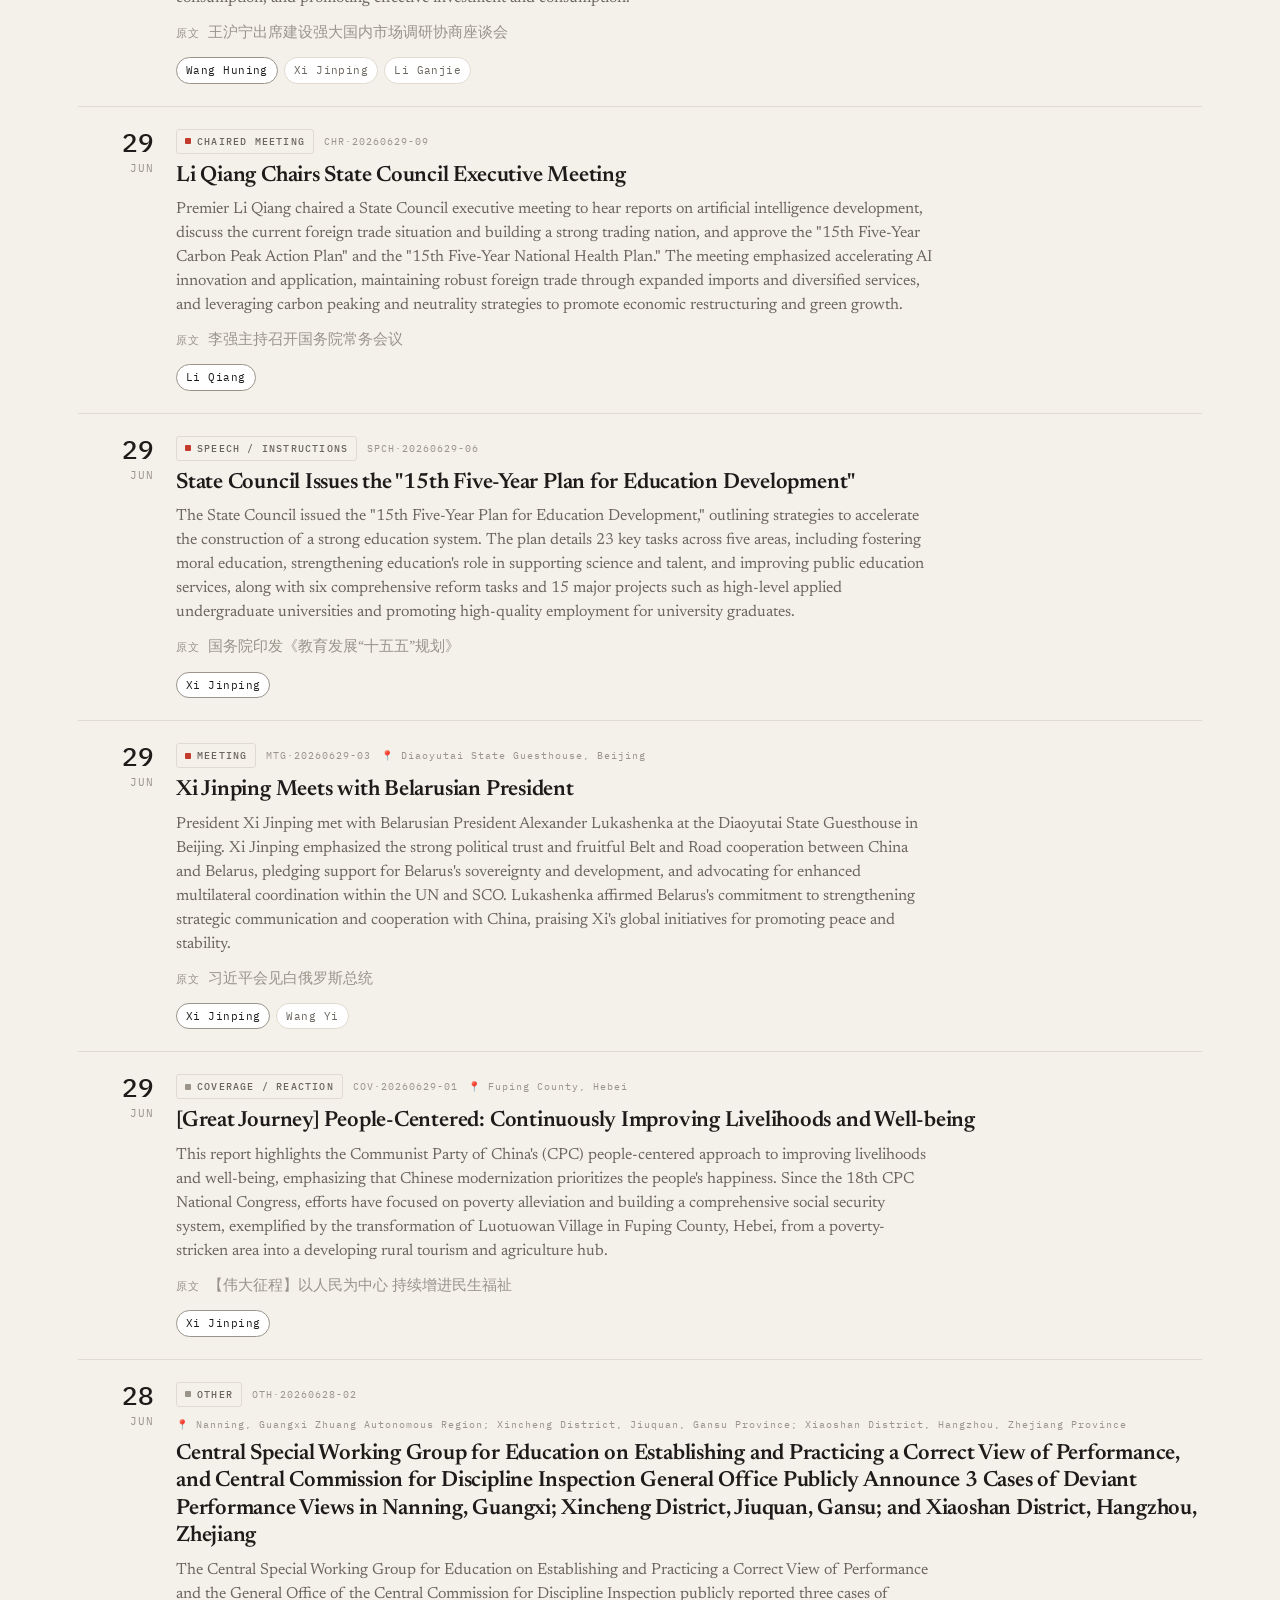
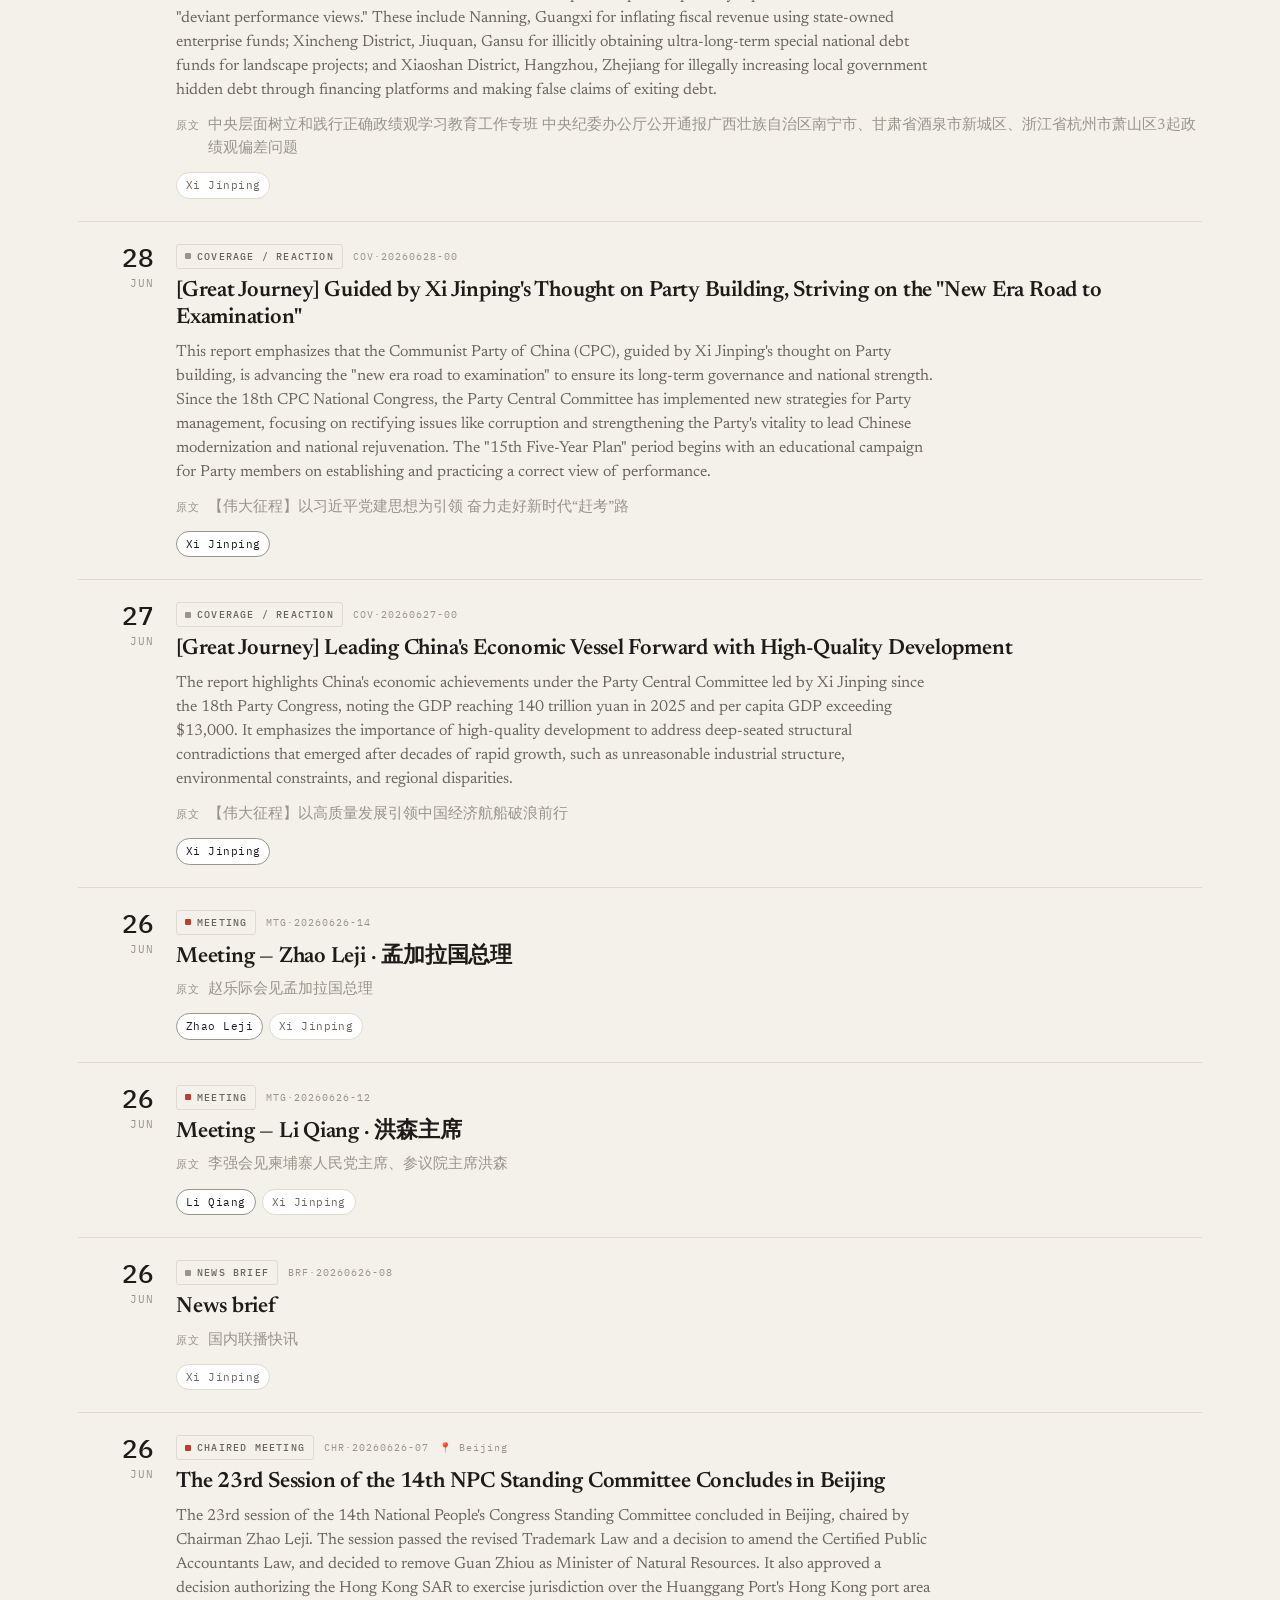
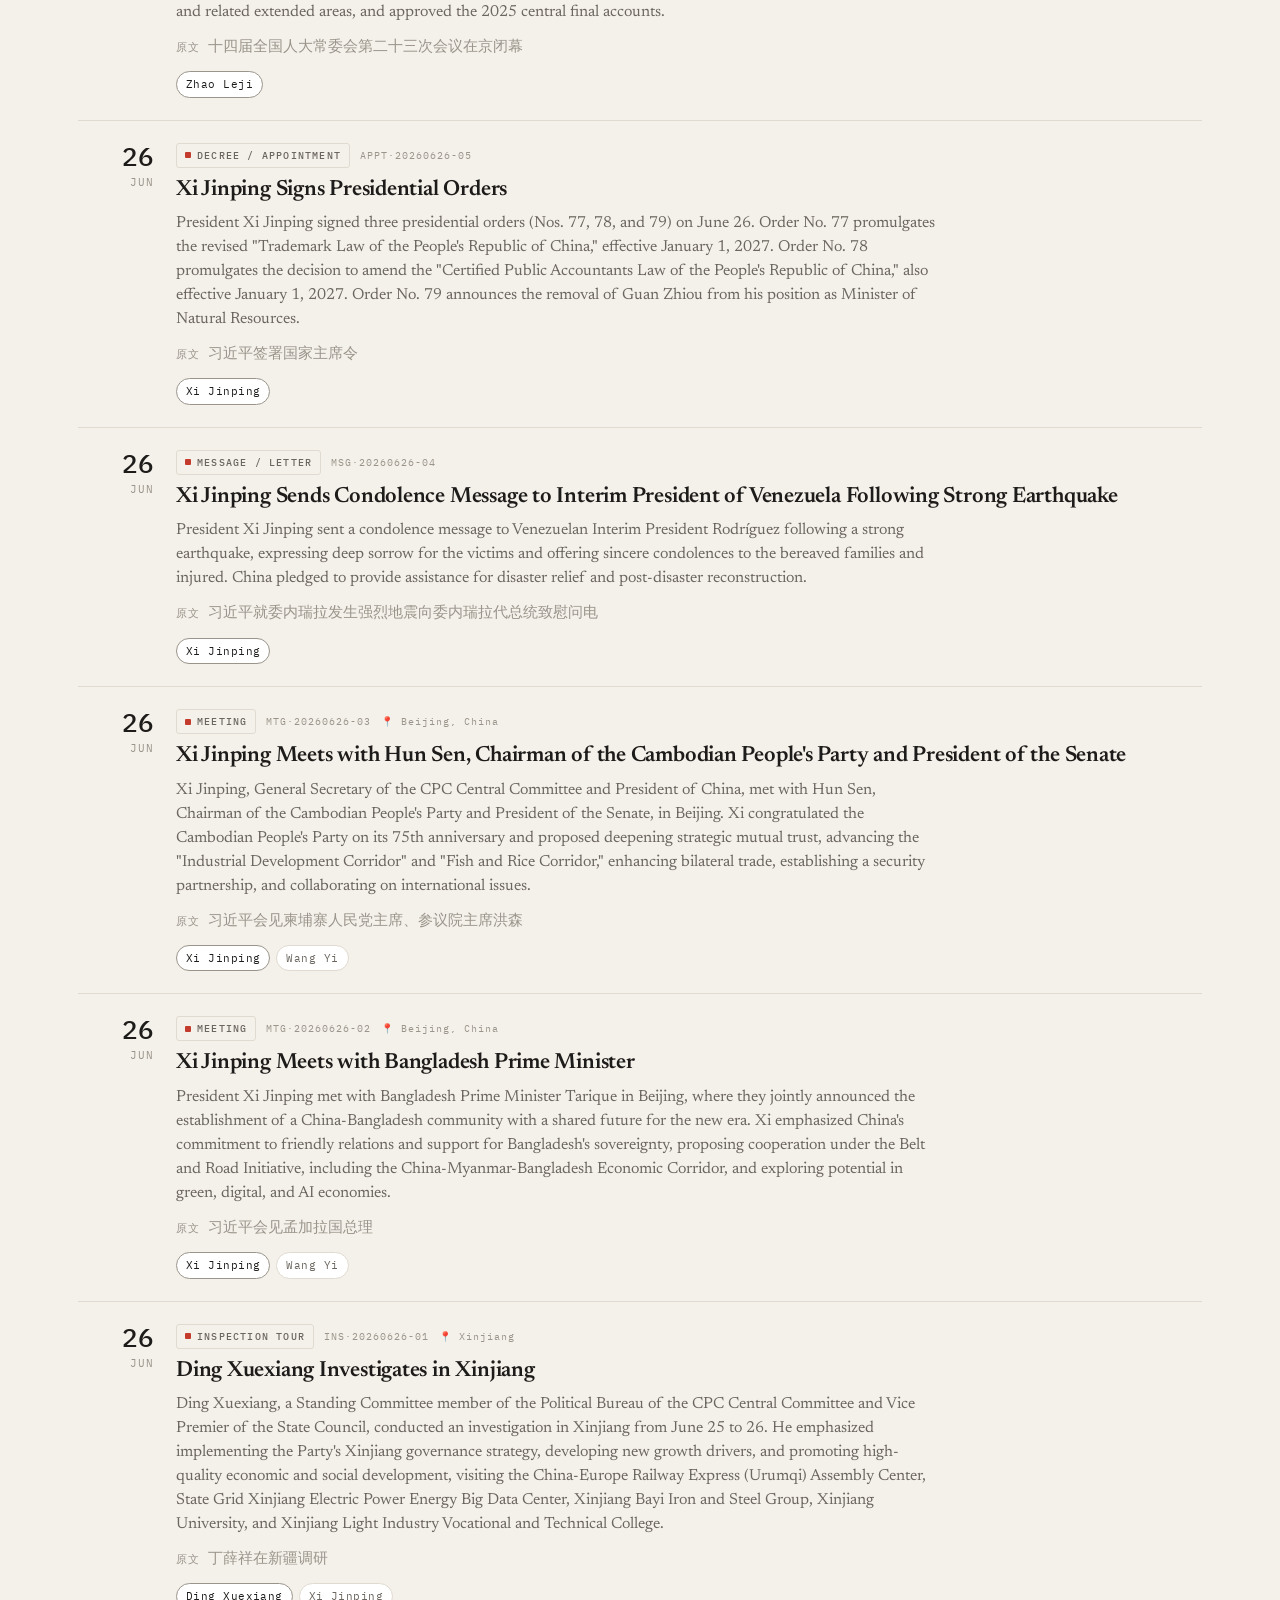
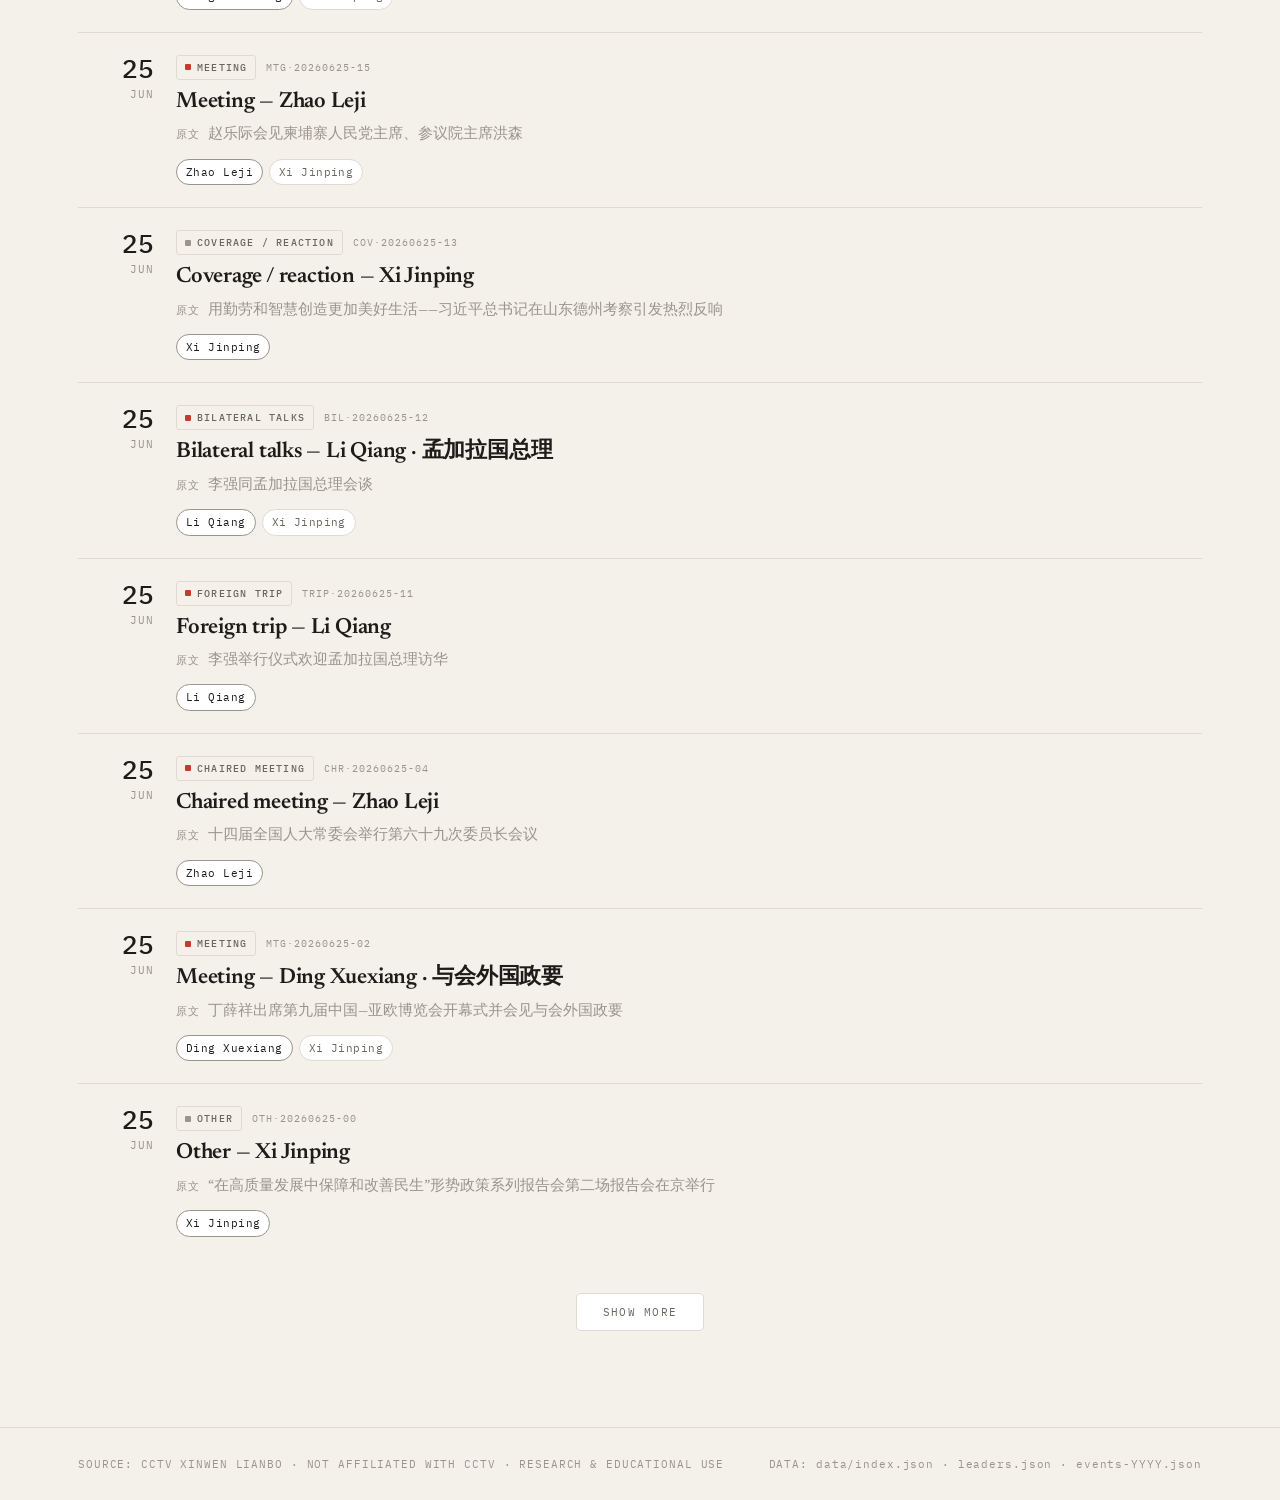
==== commit 856ef703: "Roster by official ranking; actor/mention/full-text as exclusive modes Leader cards drop the event-c" ====
--- a/docs/index.html
+++ b/docs/index.html
@@ -64,8 +64,9 @@
       <select class="ctl" id="f-type"><option value="">ALL EVENT TYPES</option></select>
       <input type="date" class="ctl" id="f-date-from" title="From date">
       <input type="date" class="ctl" id="f-date-to" title="To date">
-      <button class="switch-btn" id="f-activity"><span class="sw"><i></i></span>ACTIVITIES ONLY</button>
-      <button class="switch-btn on" id="f-fulltext" title="Also match the original Chinese transcript text"><span class="sw"><i></i></span>FULL TEXT 原文</button>
+      <button class="switch-btn on" id="f-actor" title="Match events where the selected leader is a primary actor"><span class="sw"><i></i></span>AS PRIMARY ACTOR</button>
+      <button class="switch-btn" id="f-mention" title="Match events where the selected leader is only mentioned in the body text"><span class="sw"><i></i></span>AS MENTIONED</button>
+      <button class="switch-btn" id="f-fulltext" title="Search inside the original Chinese transcript text"><span class="sw"><i></i></span>FULL TEXT 原文</button>
     </div>
     <div class="count-line" id="result-count">LOADING…</div>
   </div>
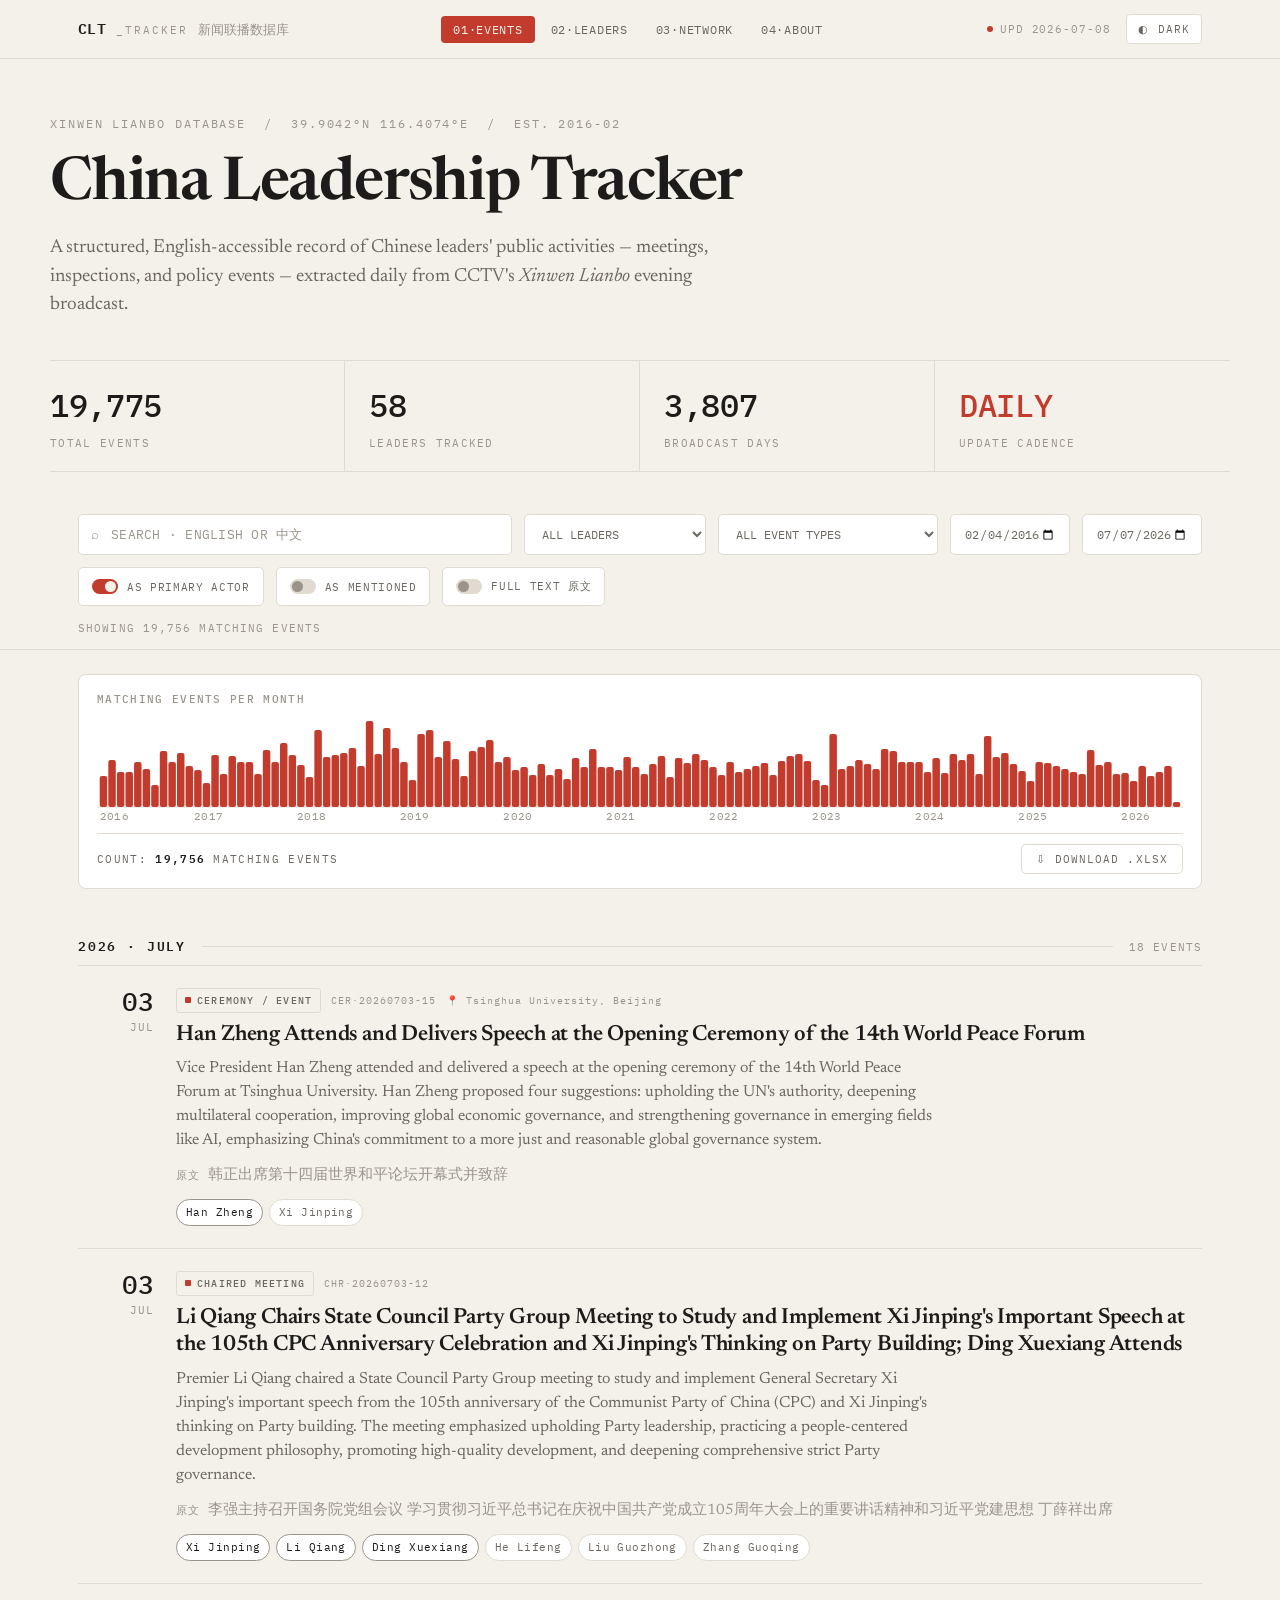
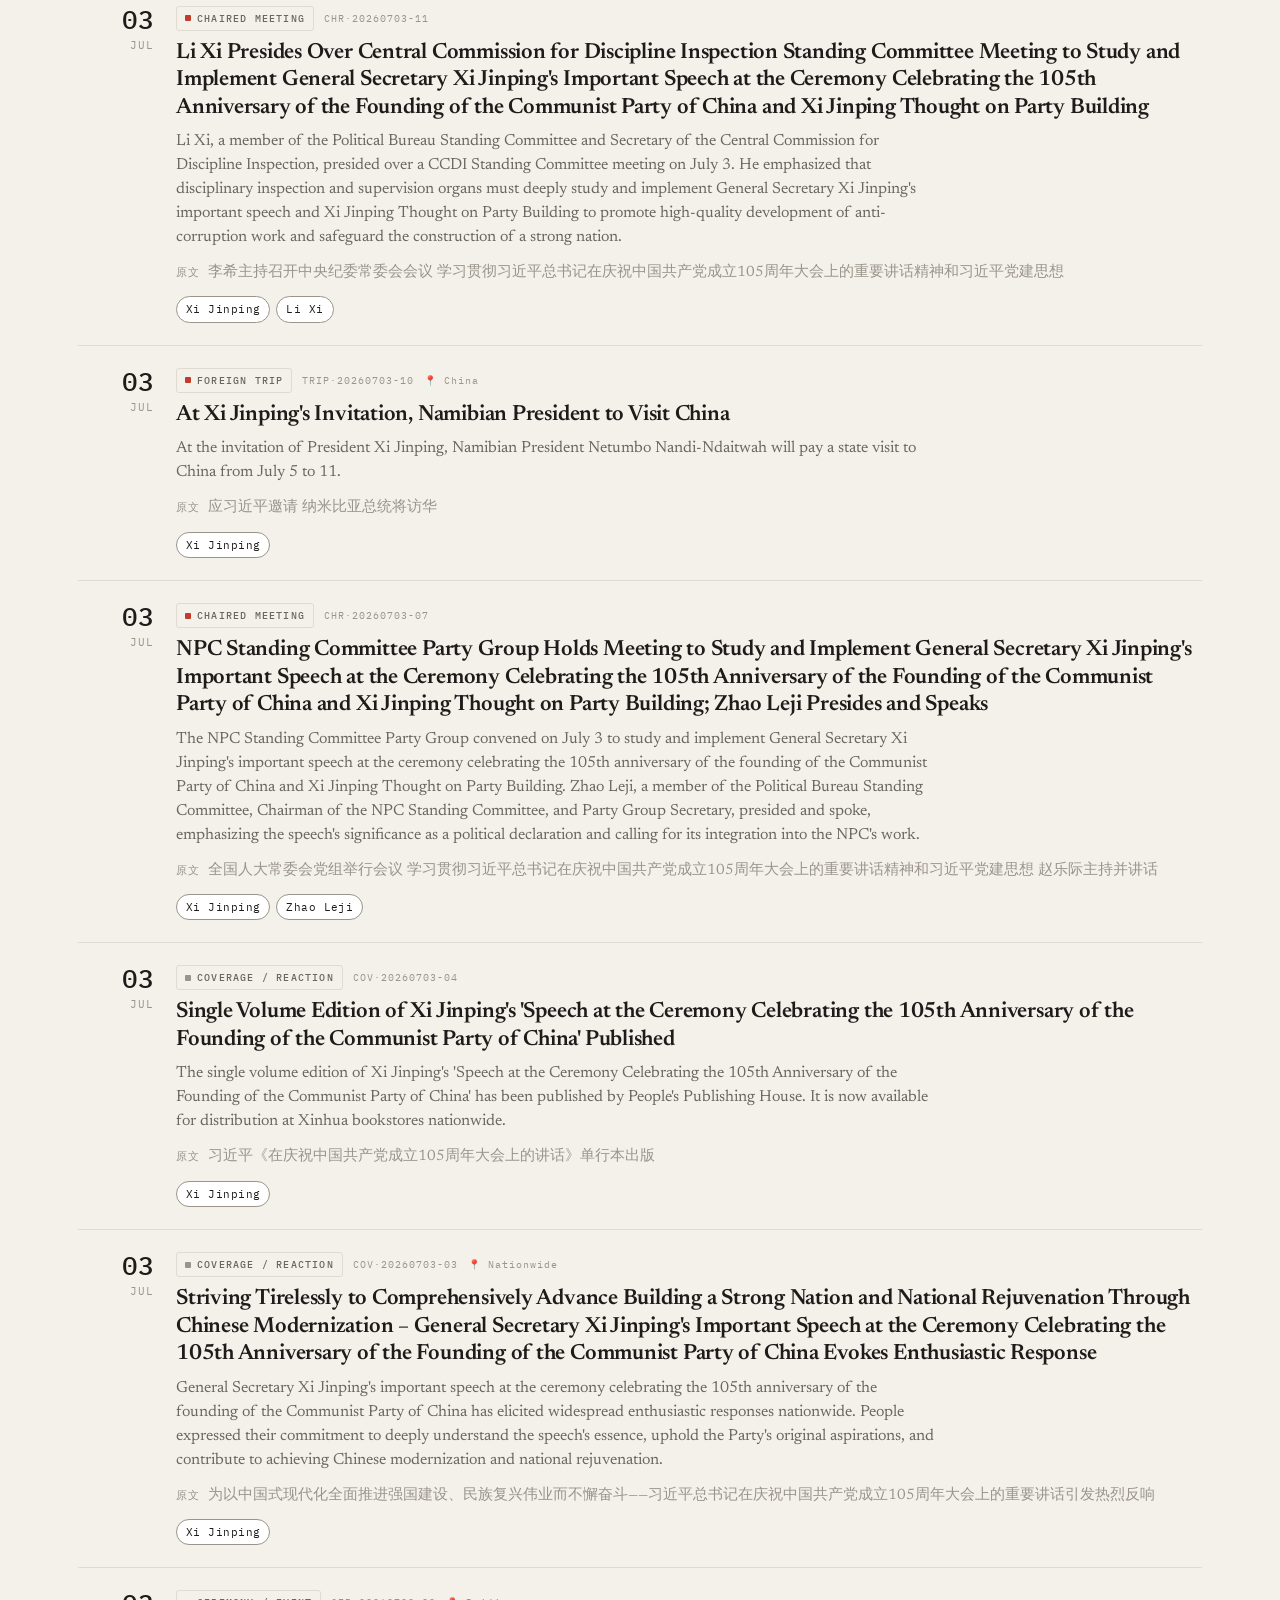
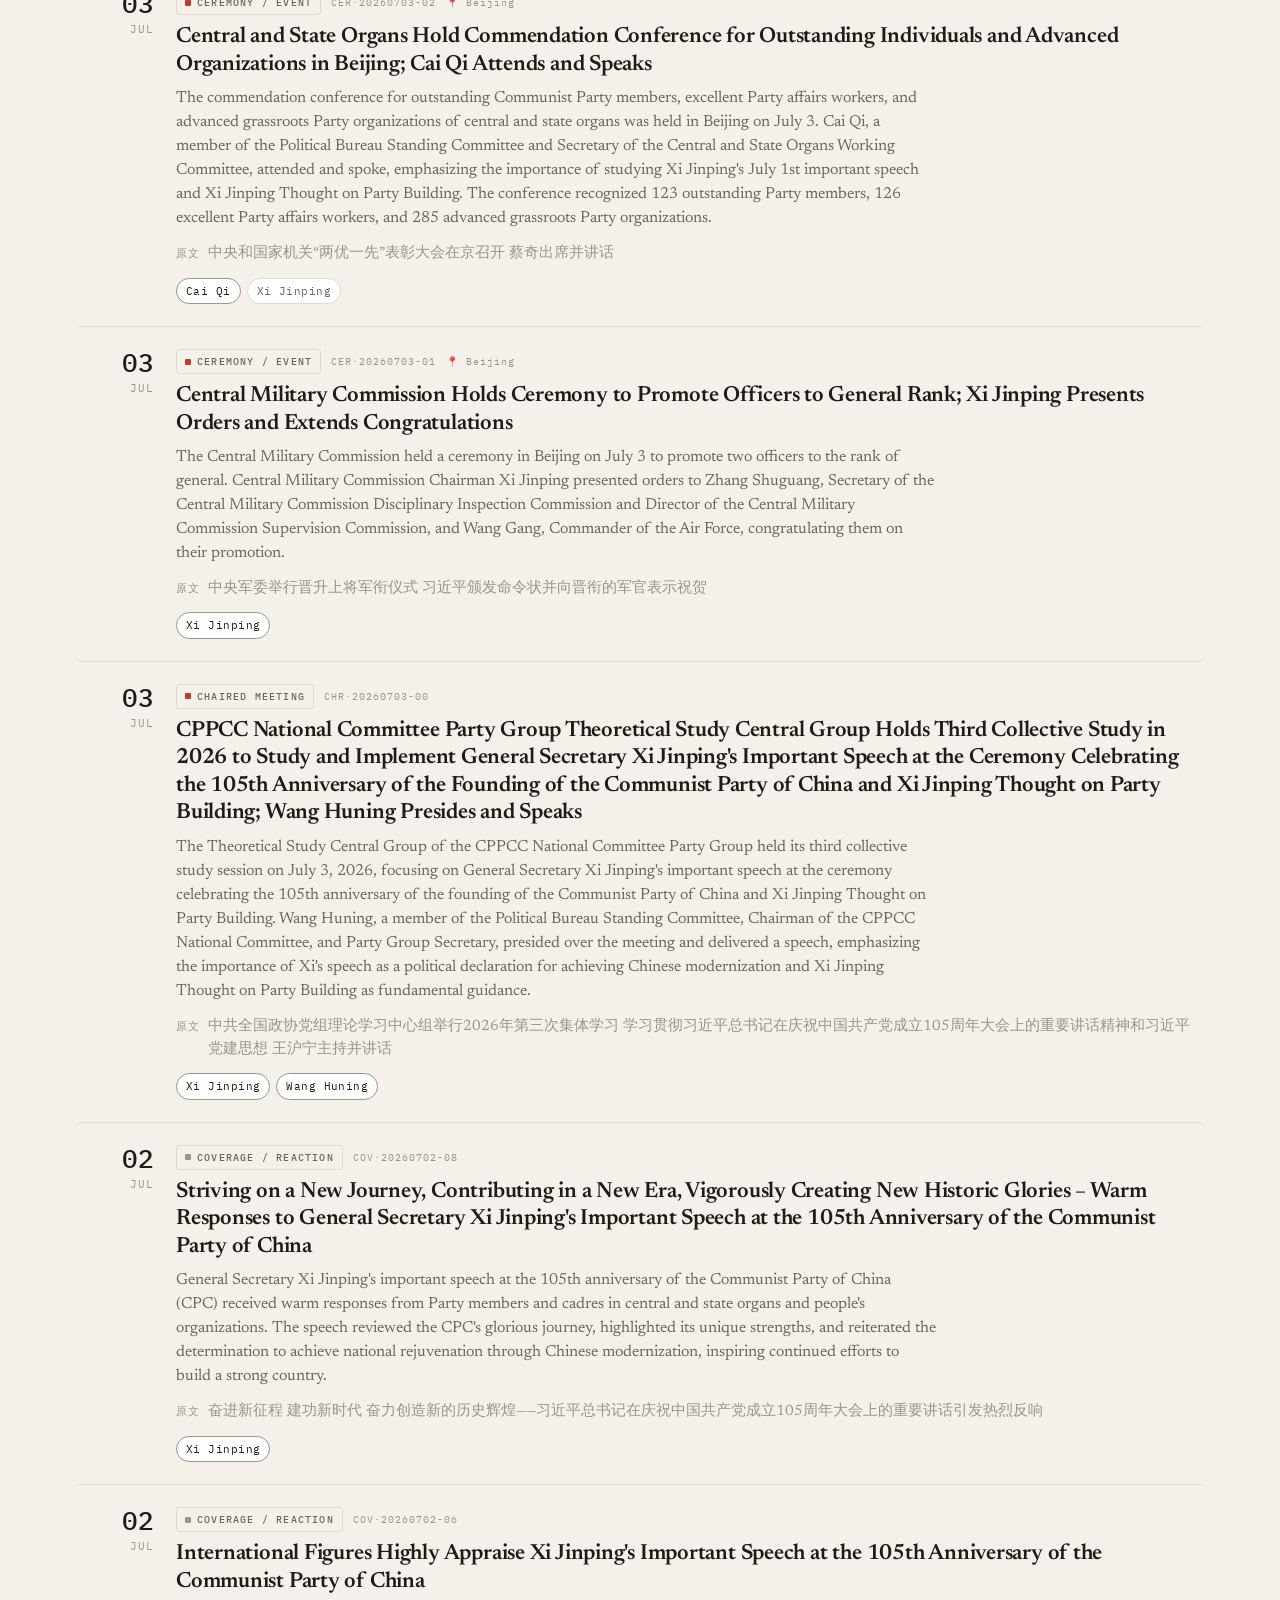
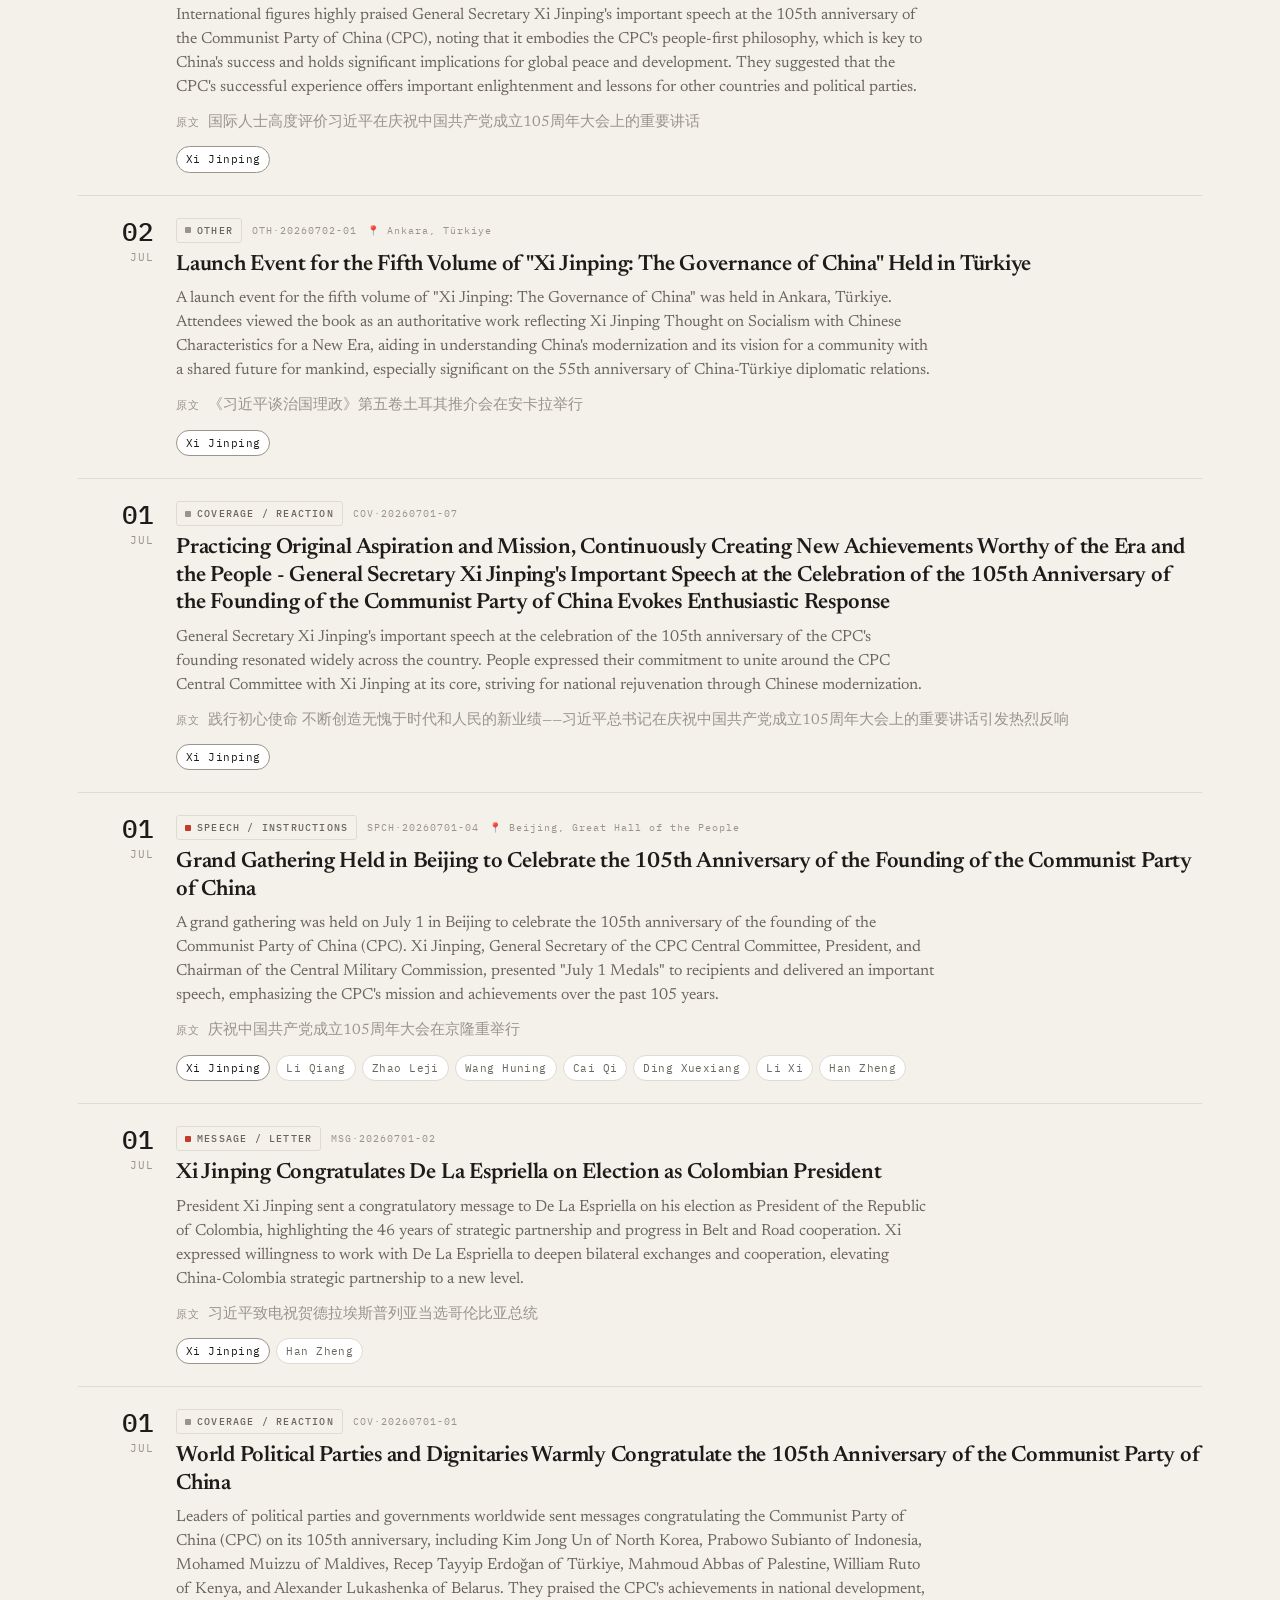
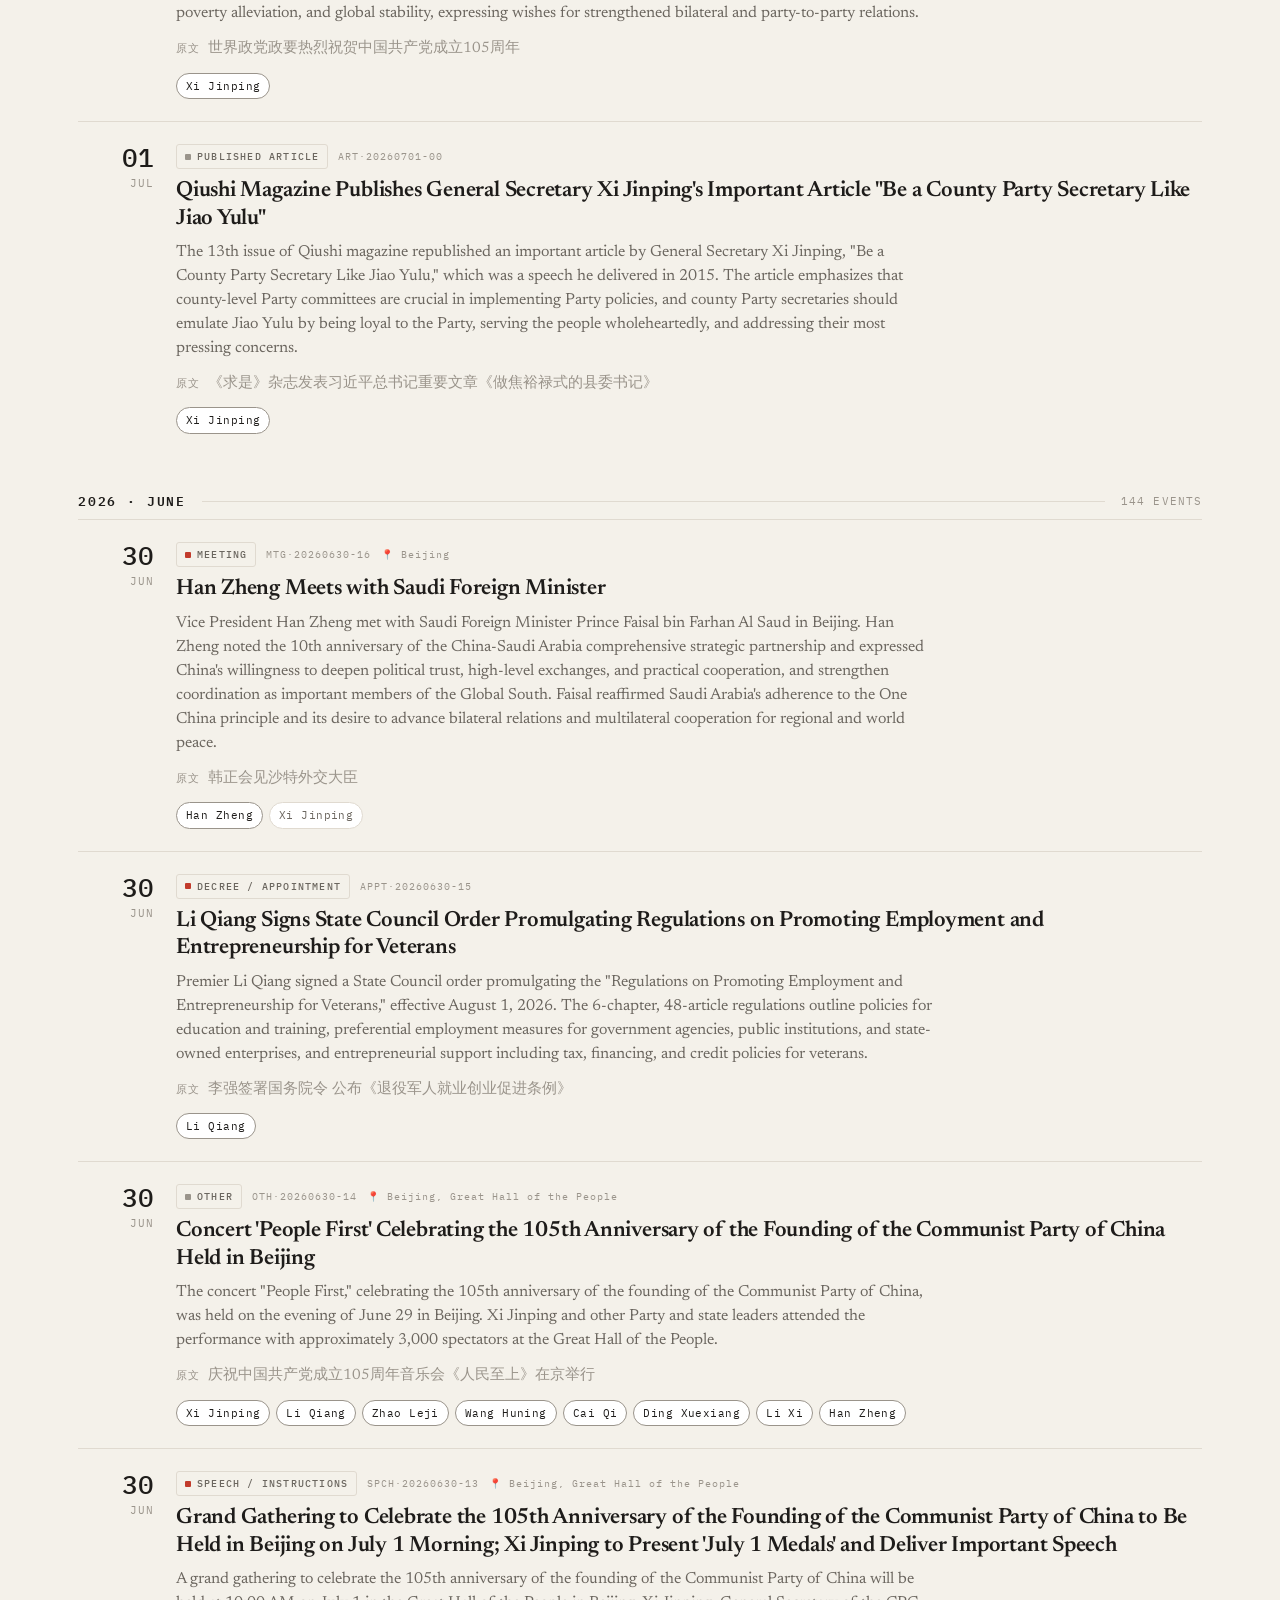
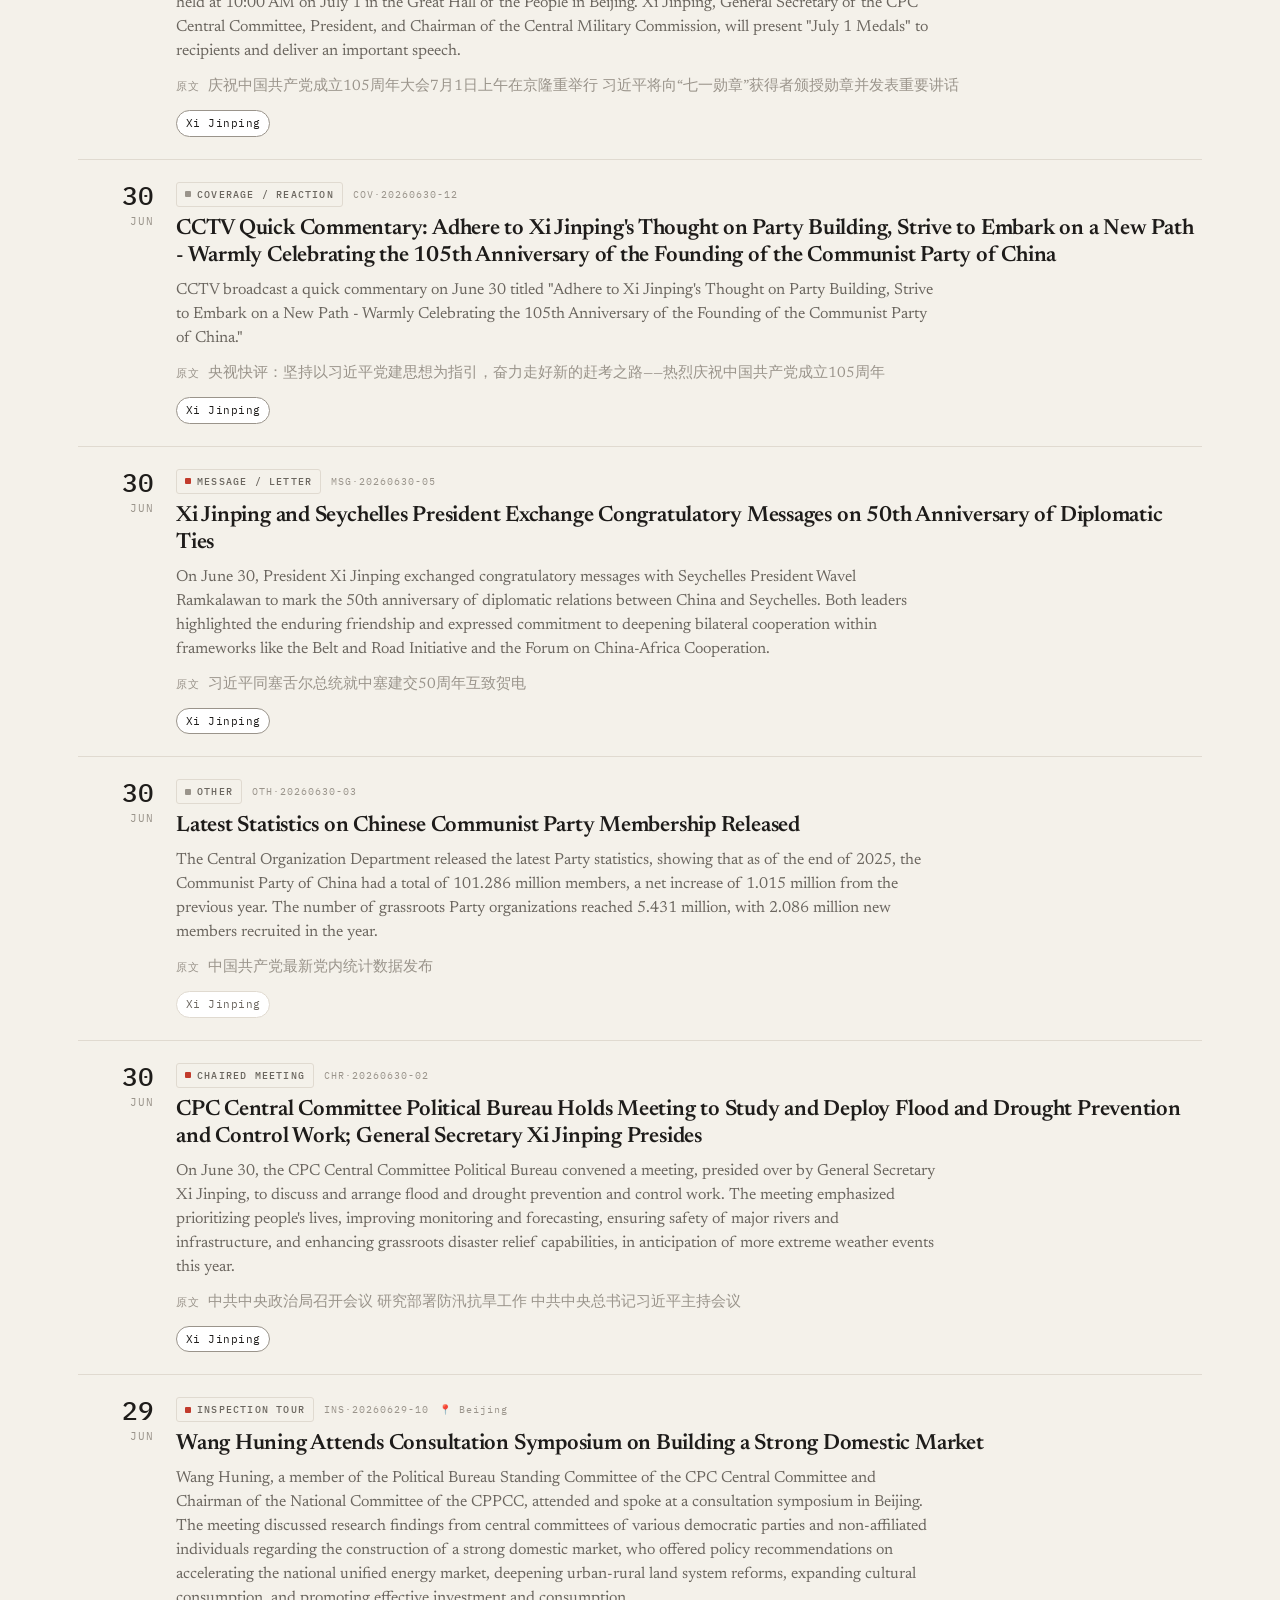
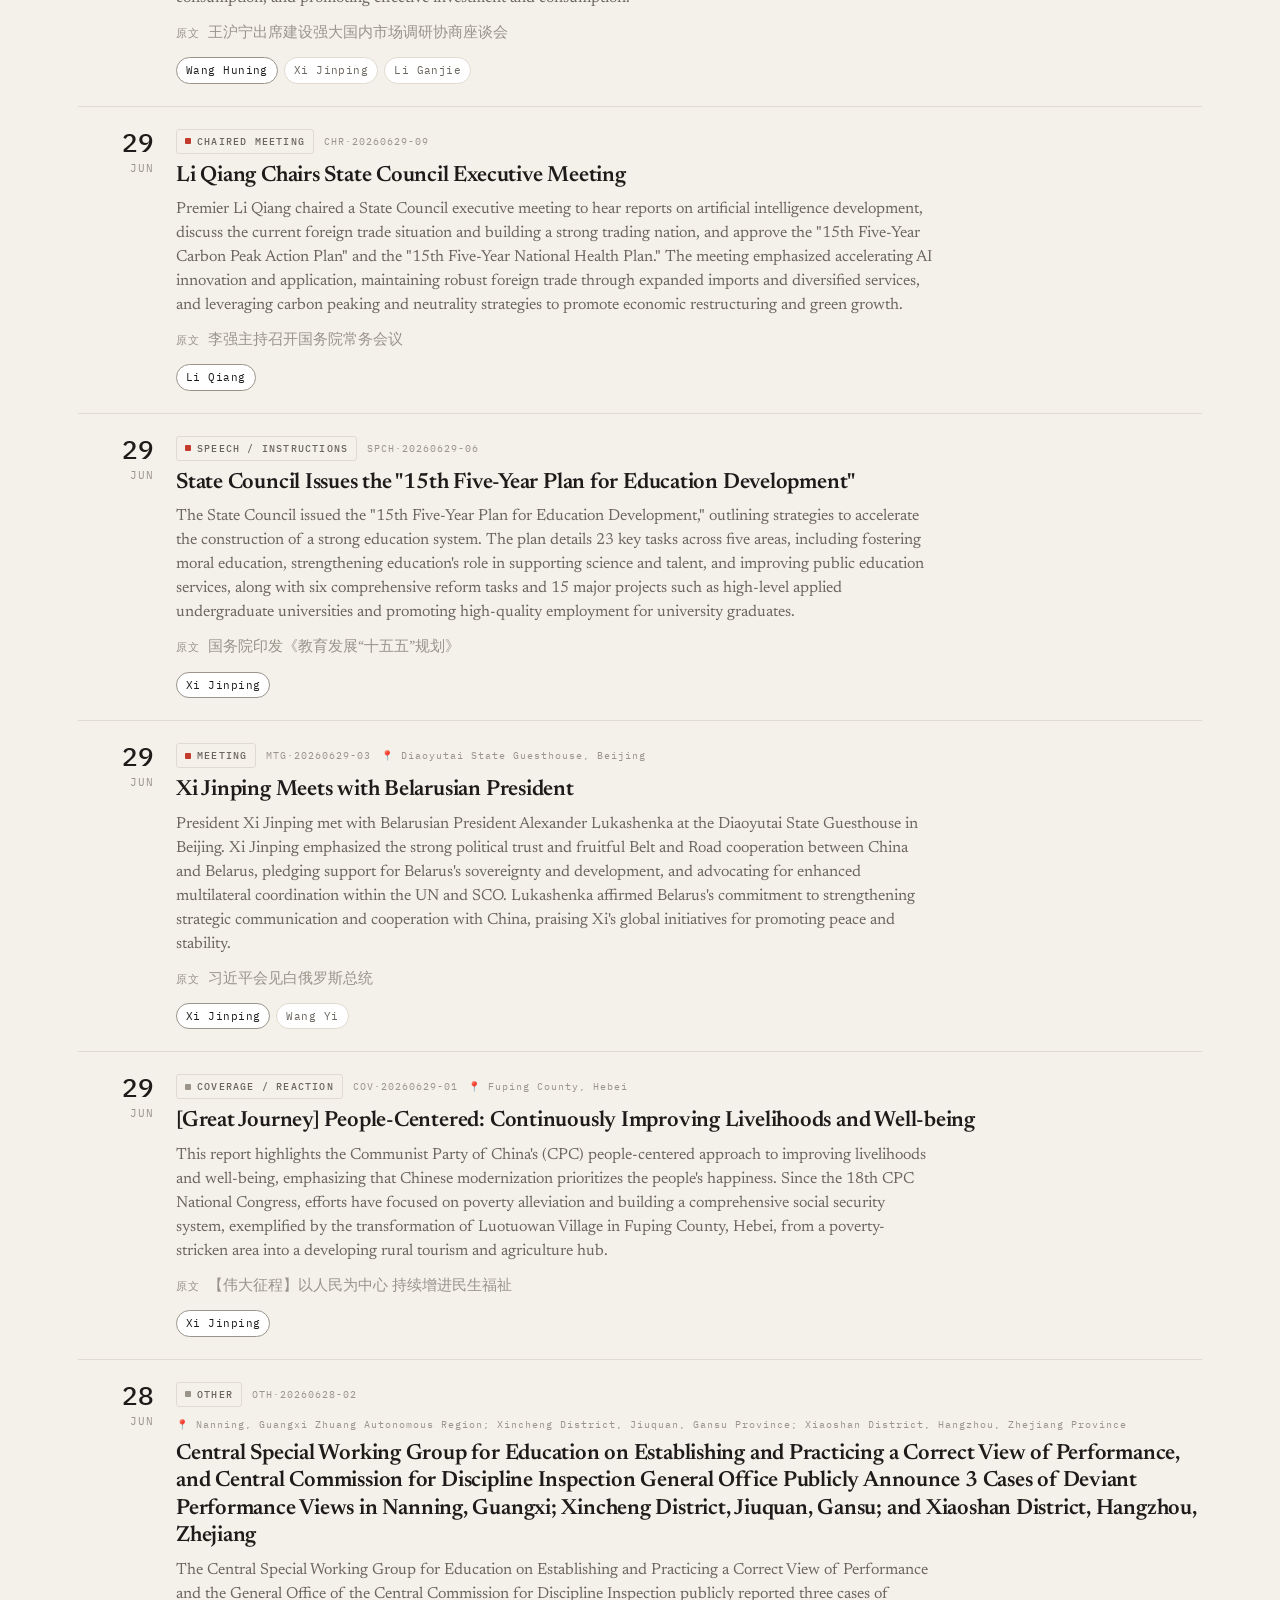
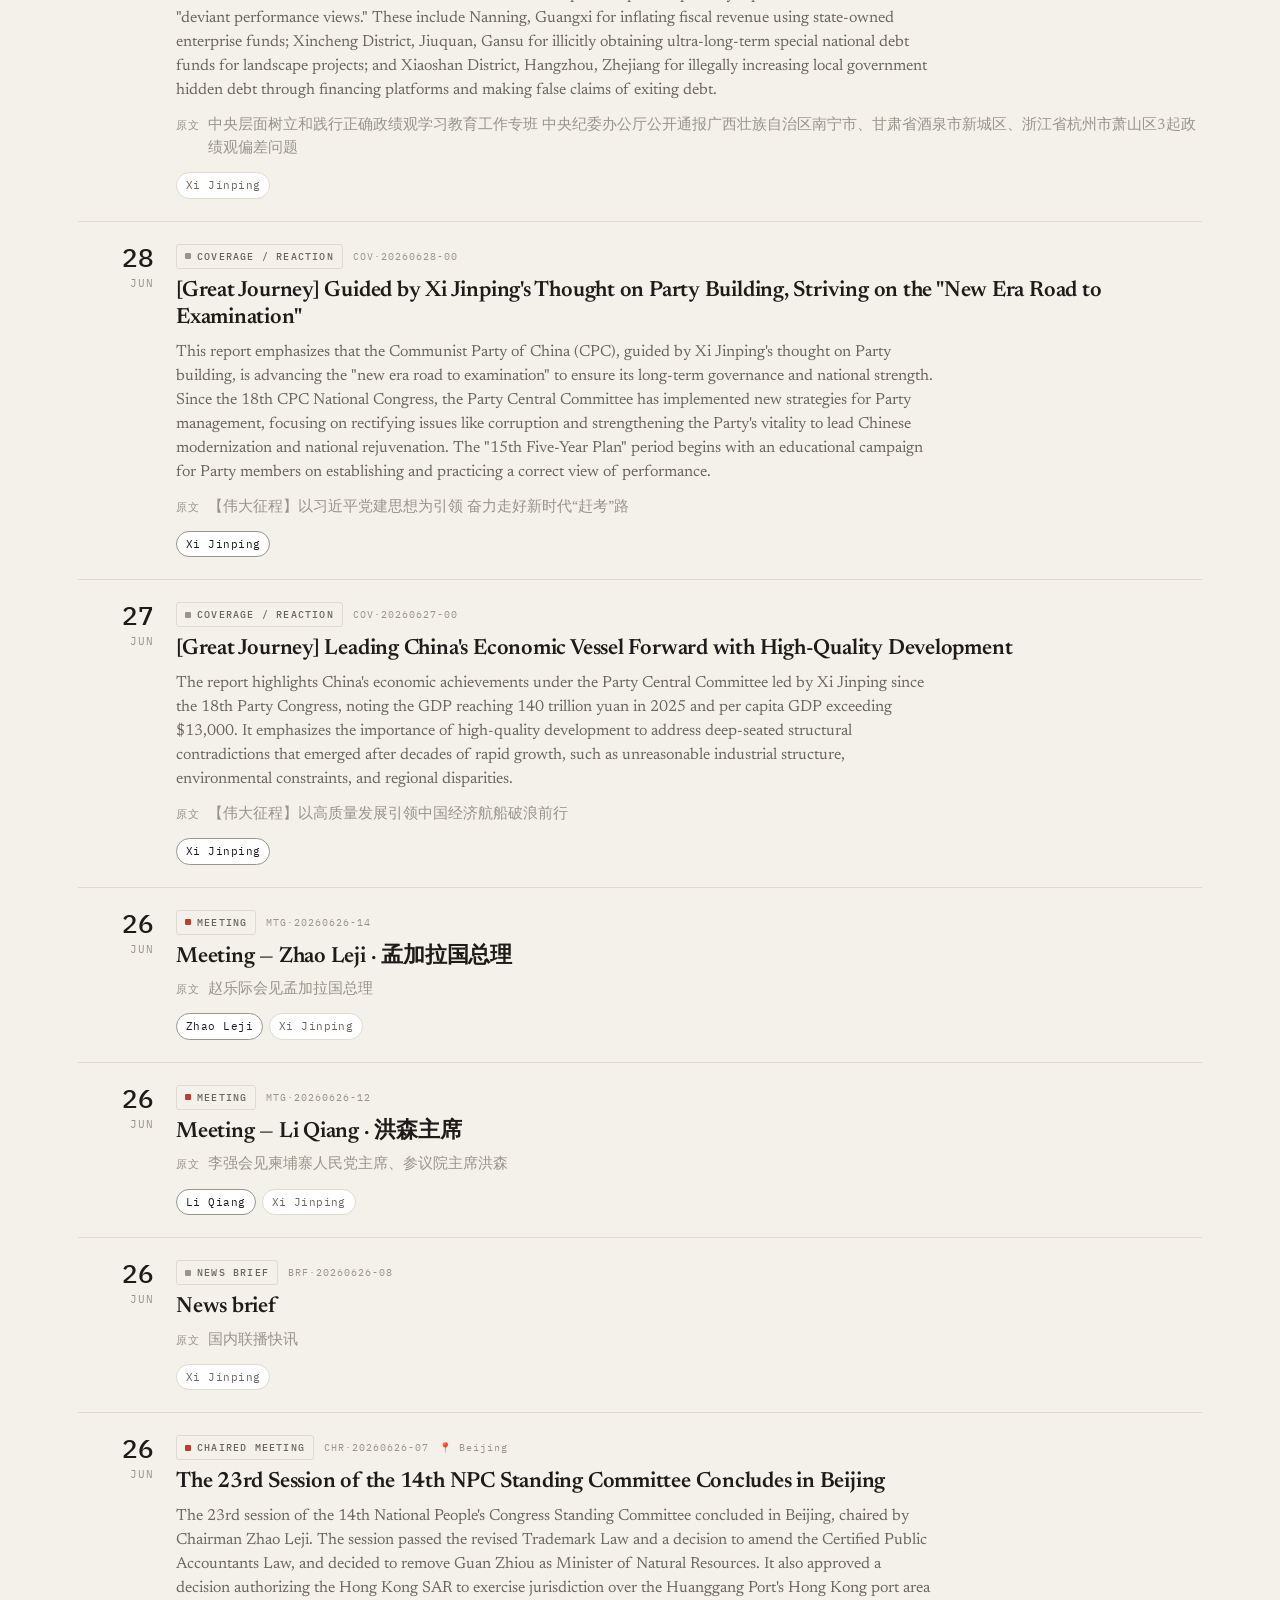
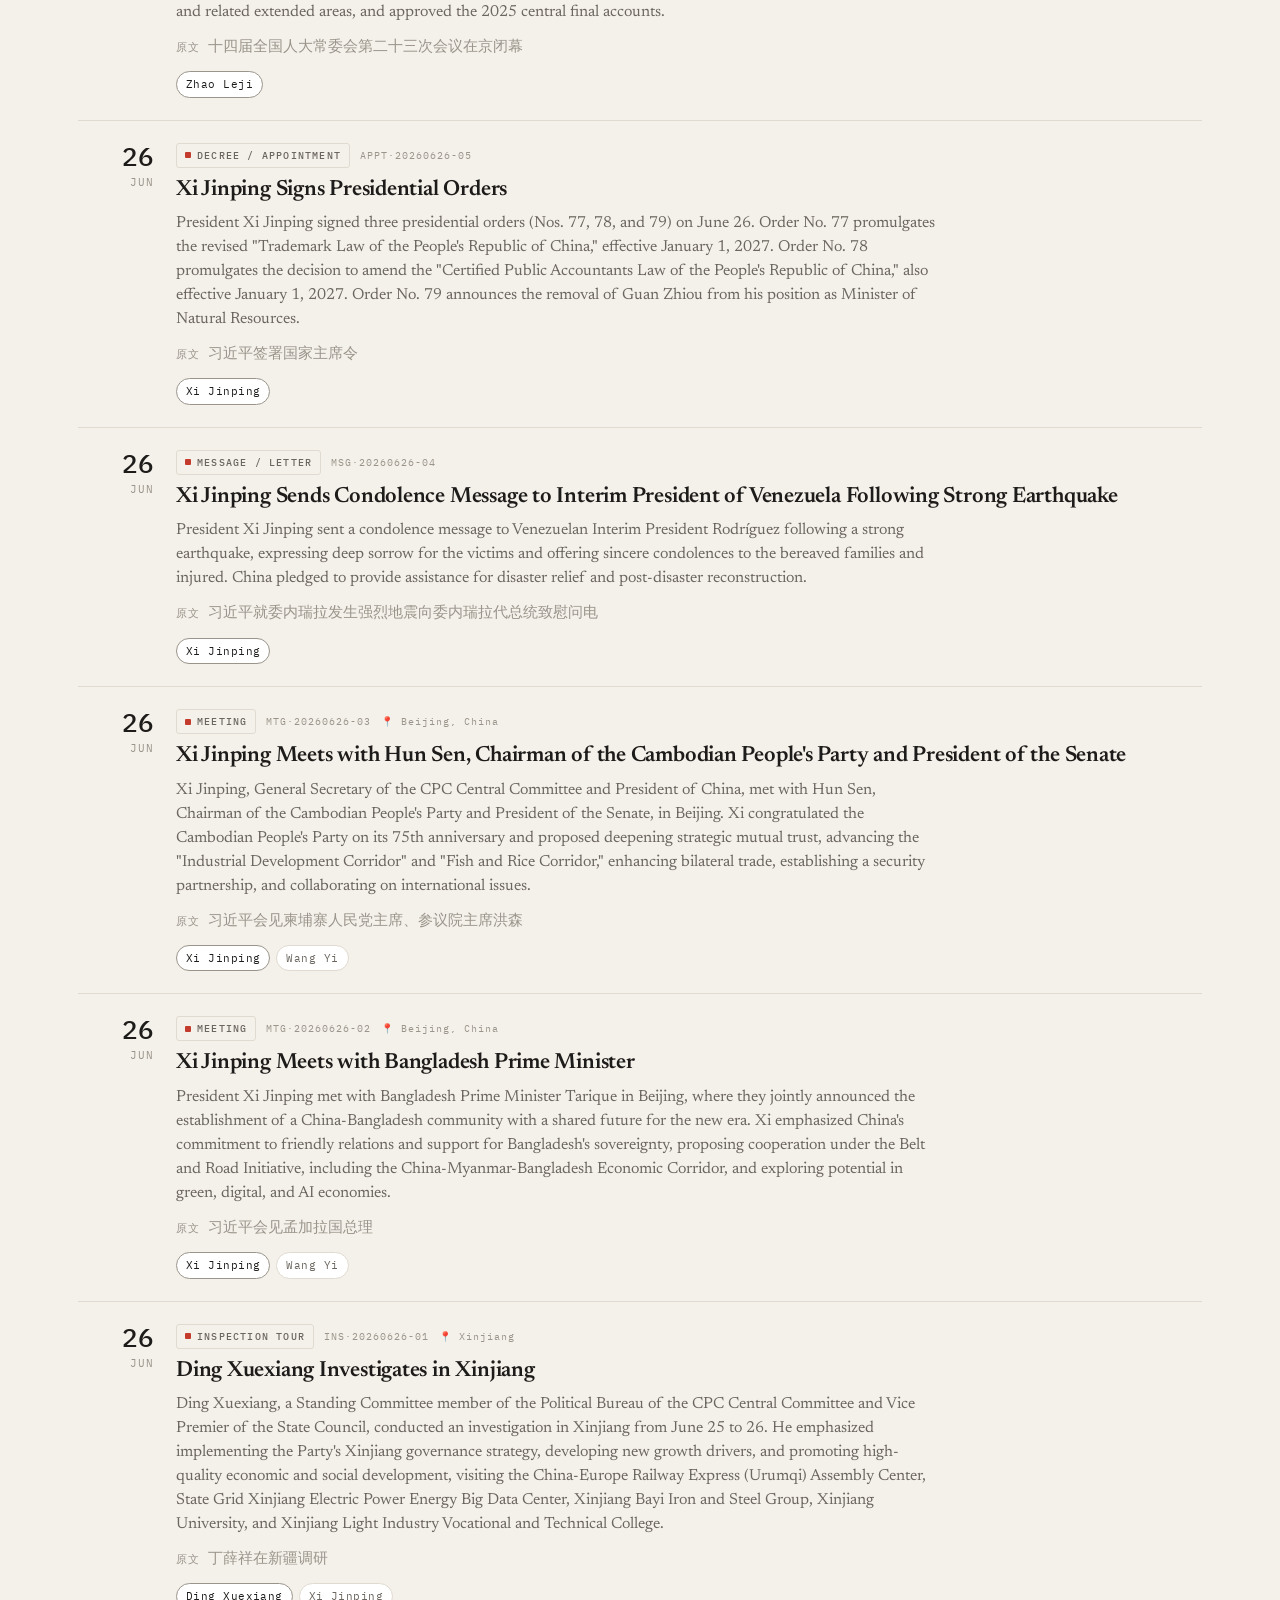
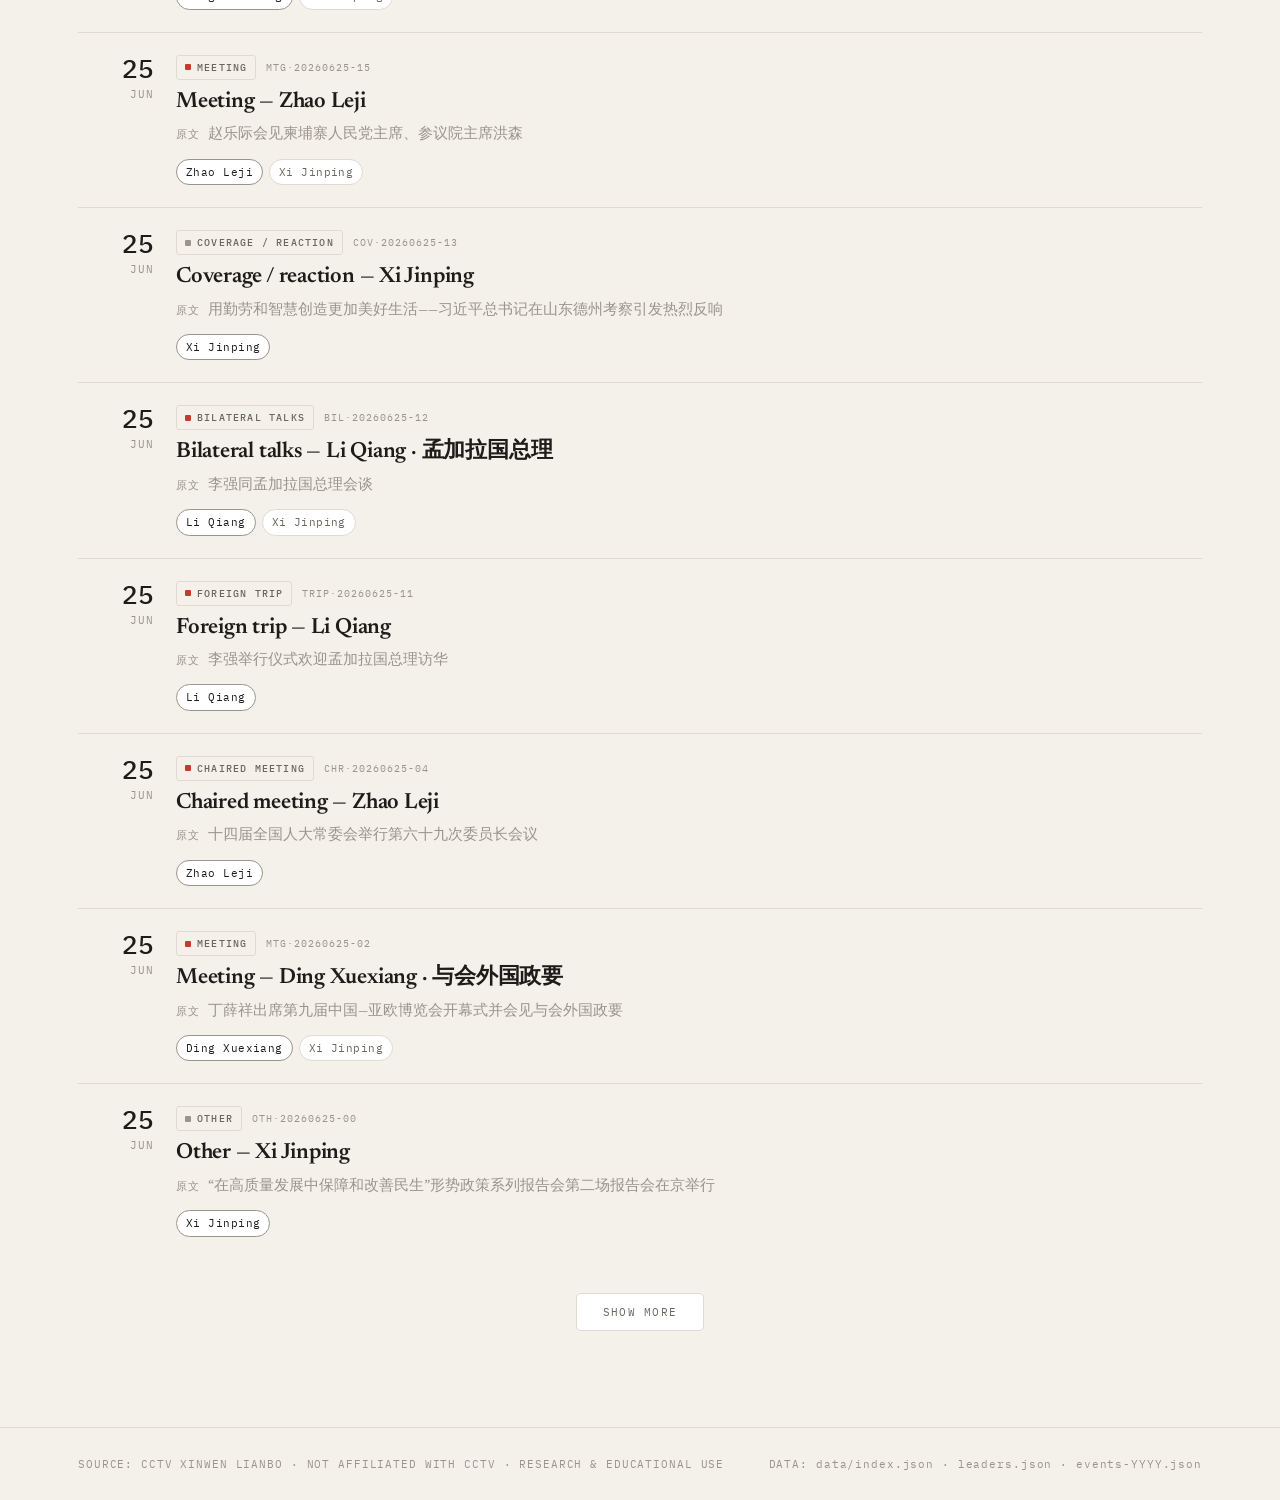
==== commit 1dad762d: "Add noindex,nofollow robots meta tag robots.txt can't work for a project Pages site (crawlers only r" ====
--- a/docs/index.html
+++ b/docs/index.html
@@ -3,6 +3,7 @@
 <head>
 <meta charset="utf-8">
 <meta name="viewport" content="width=device-width, initial-scale=1">
+<meta name="robots" content="noindex, nofollow">
 <title>China Leadership Tracker — Xinwen Lianbo Database</title>
 <meta name="description" content="A searchable English-language database of Chinese leaders' public activities, meetings, and policy events, built daily from CCTV's Xinwen Lianbo news broadcast.">
 <link rel="icon" href="data:image/svg+xml,<svg xmlns=%22http://www.w3.org/2000/svg%22 viewBox=%220 0 100 100%22><text y=%22.9em%22 font-size=%2290%22>📺</text></svg>">
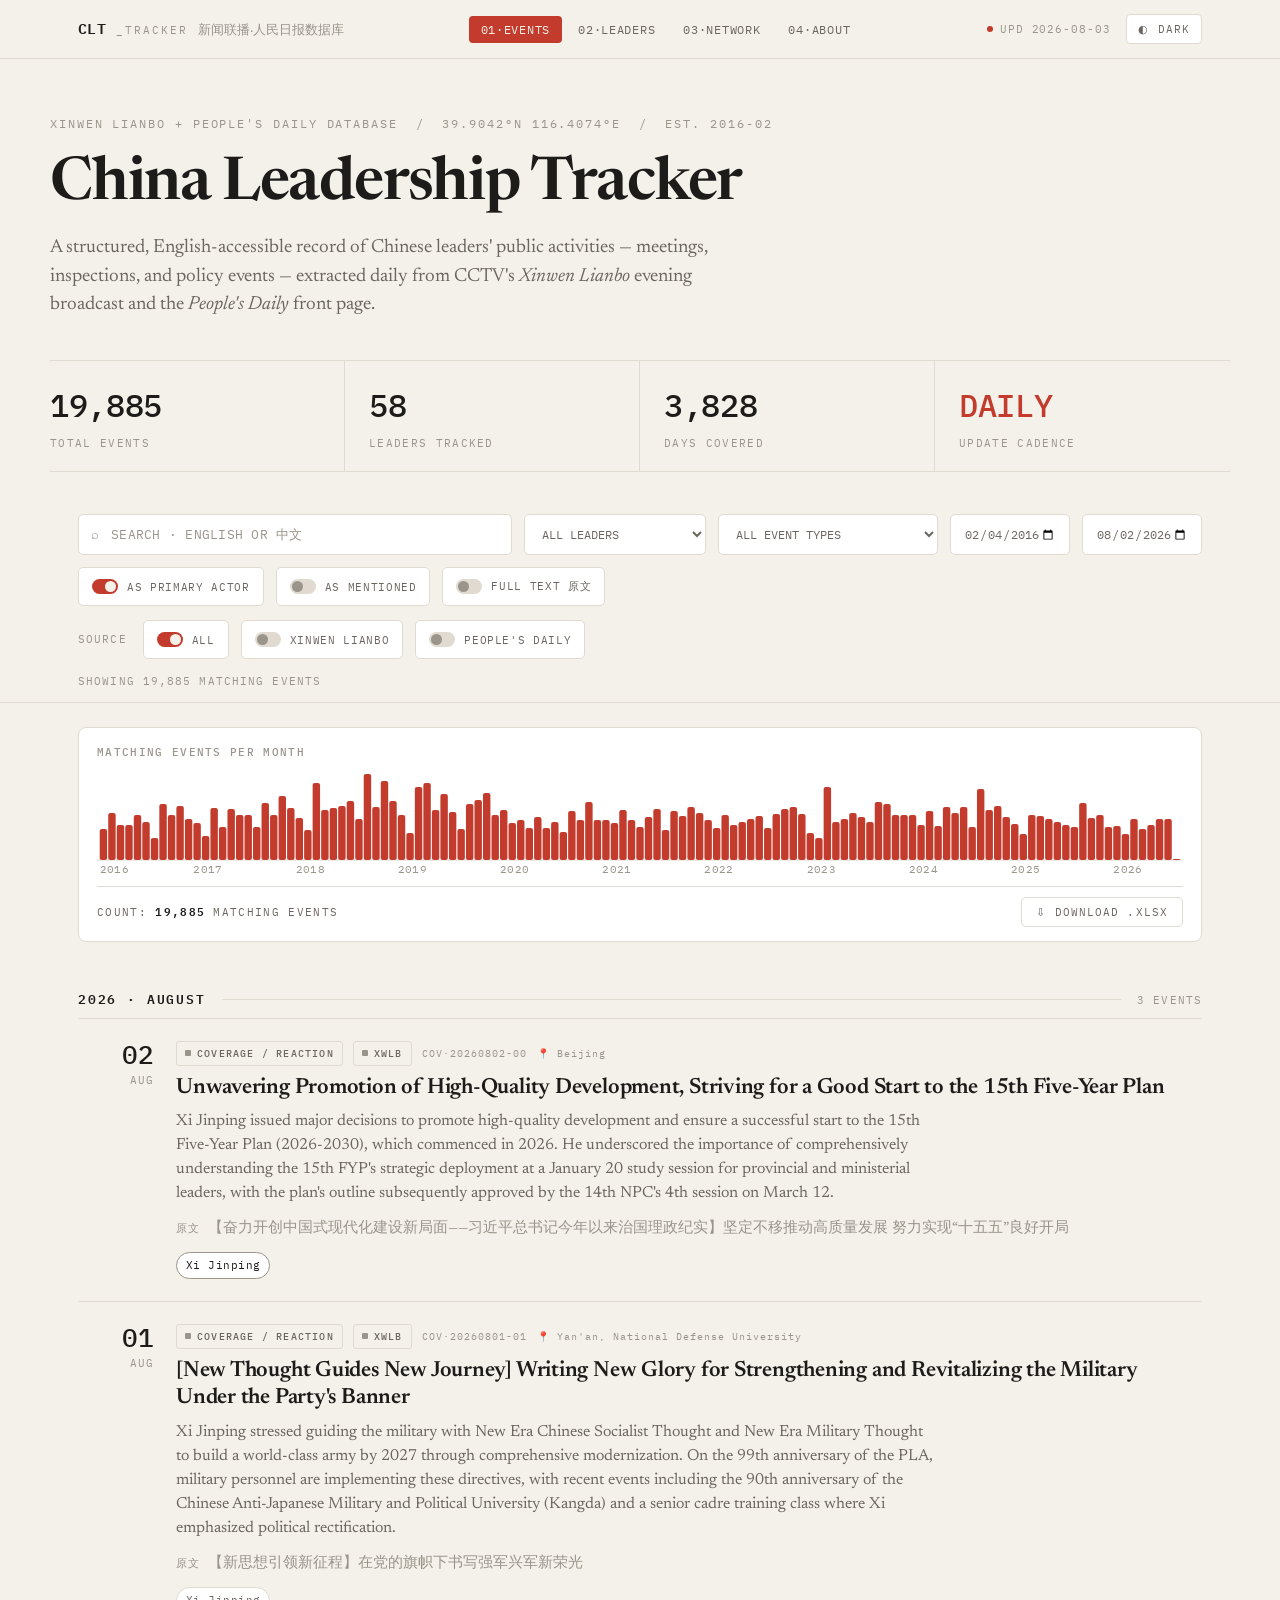
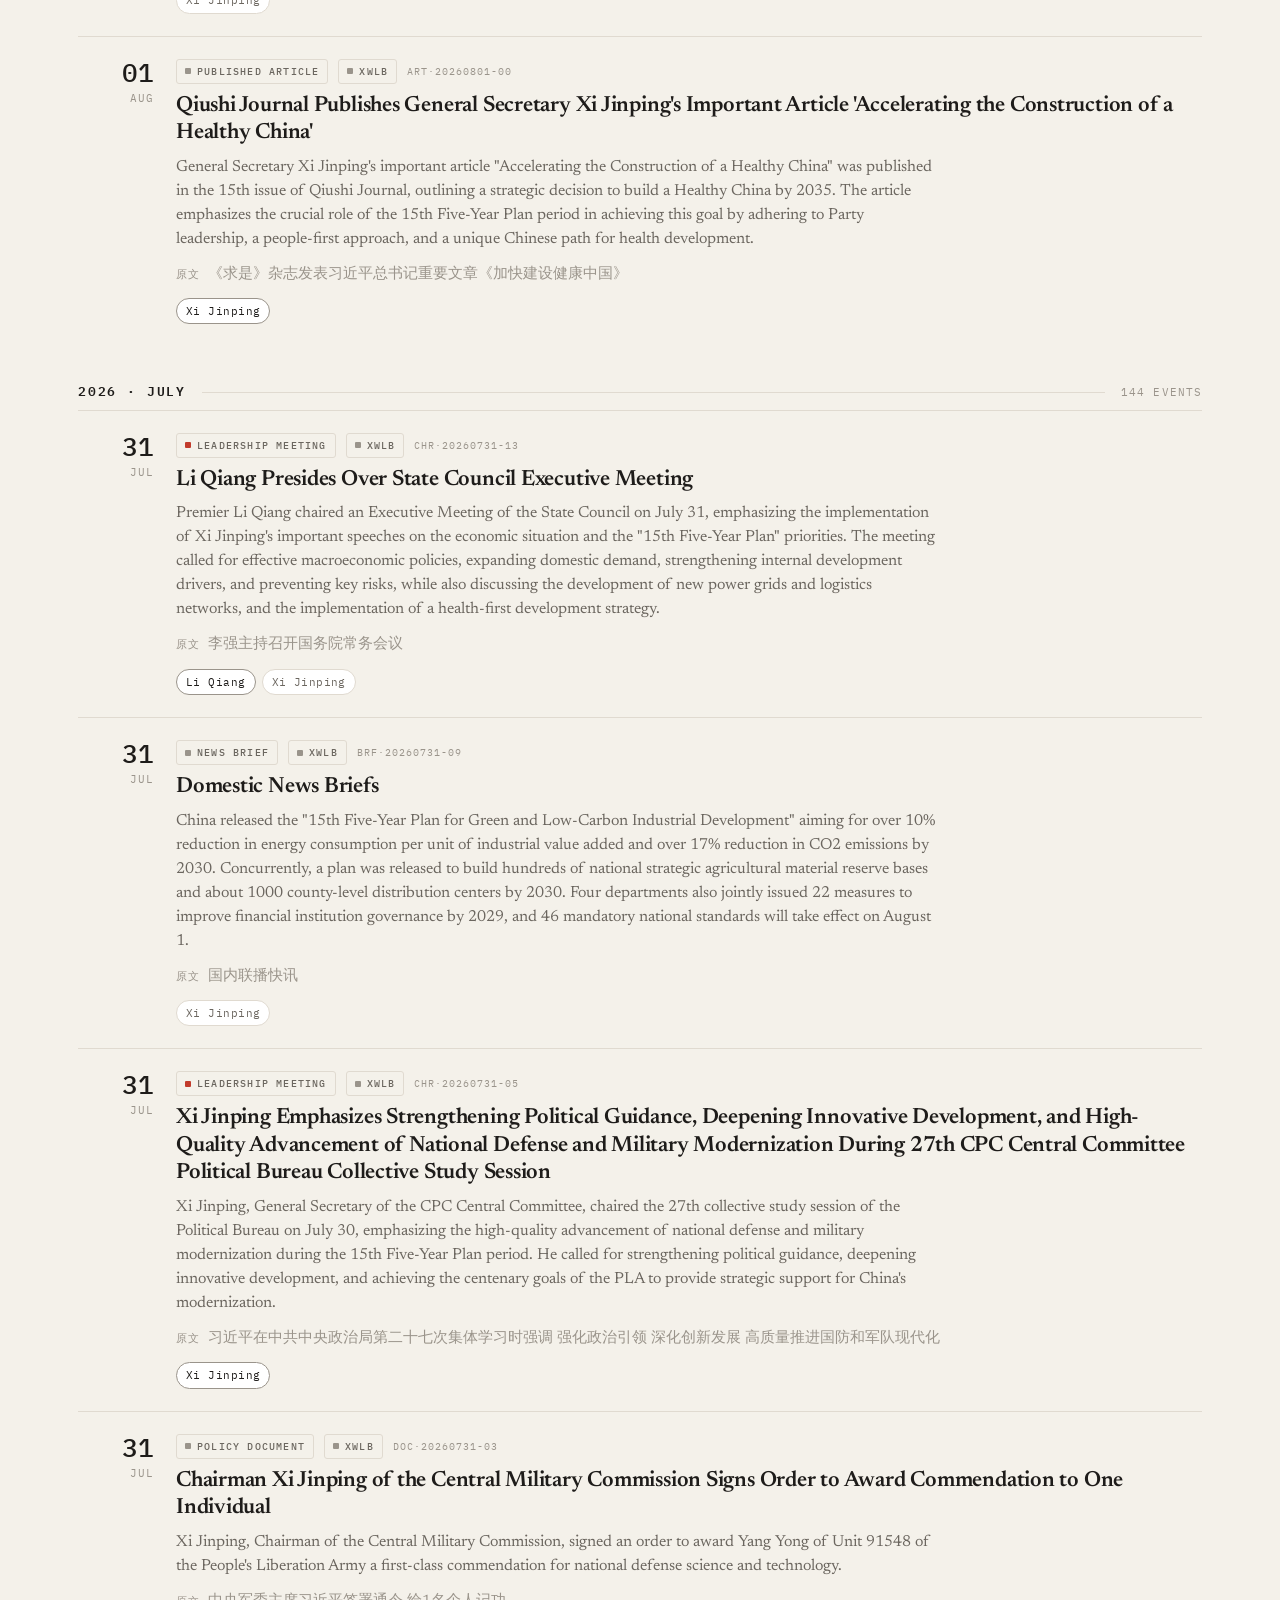
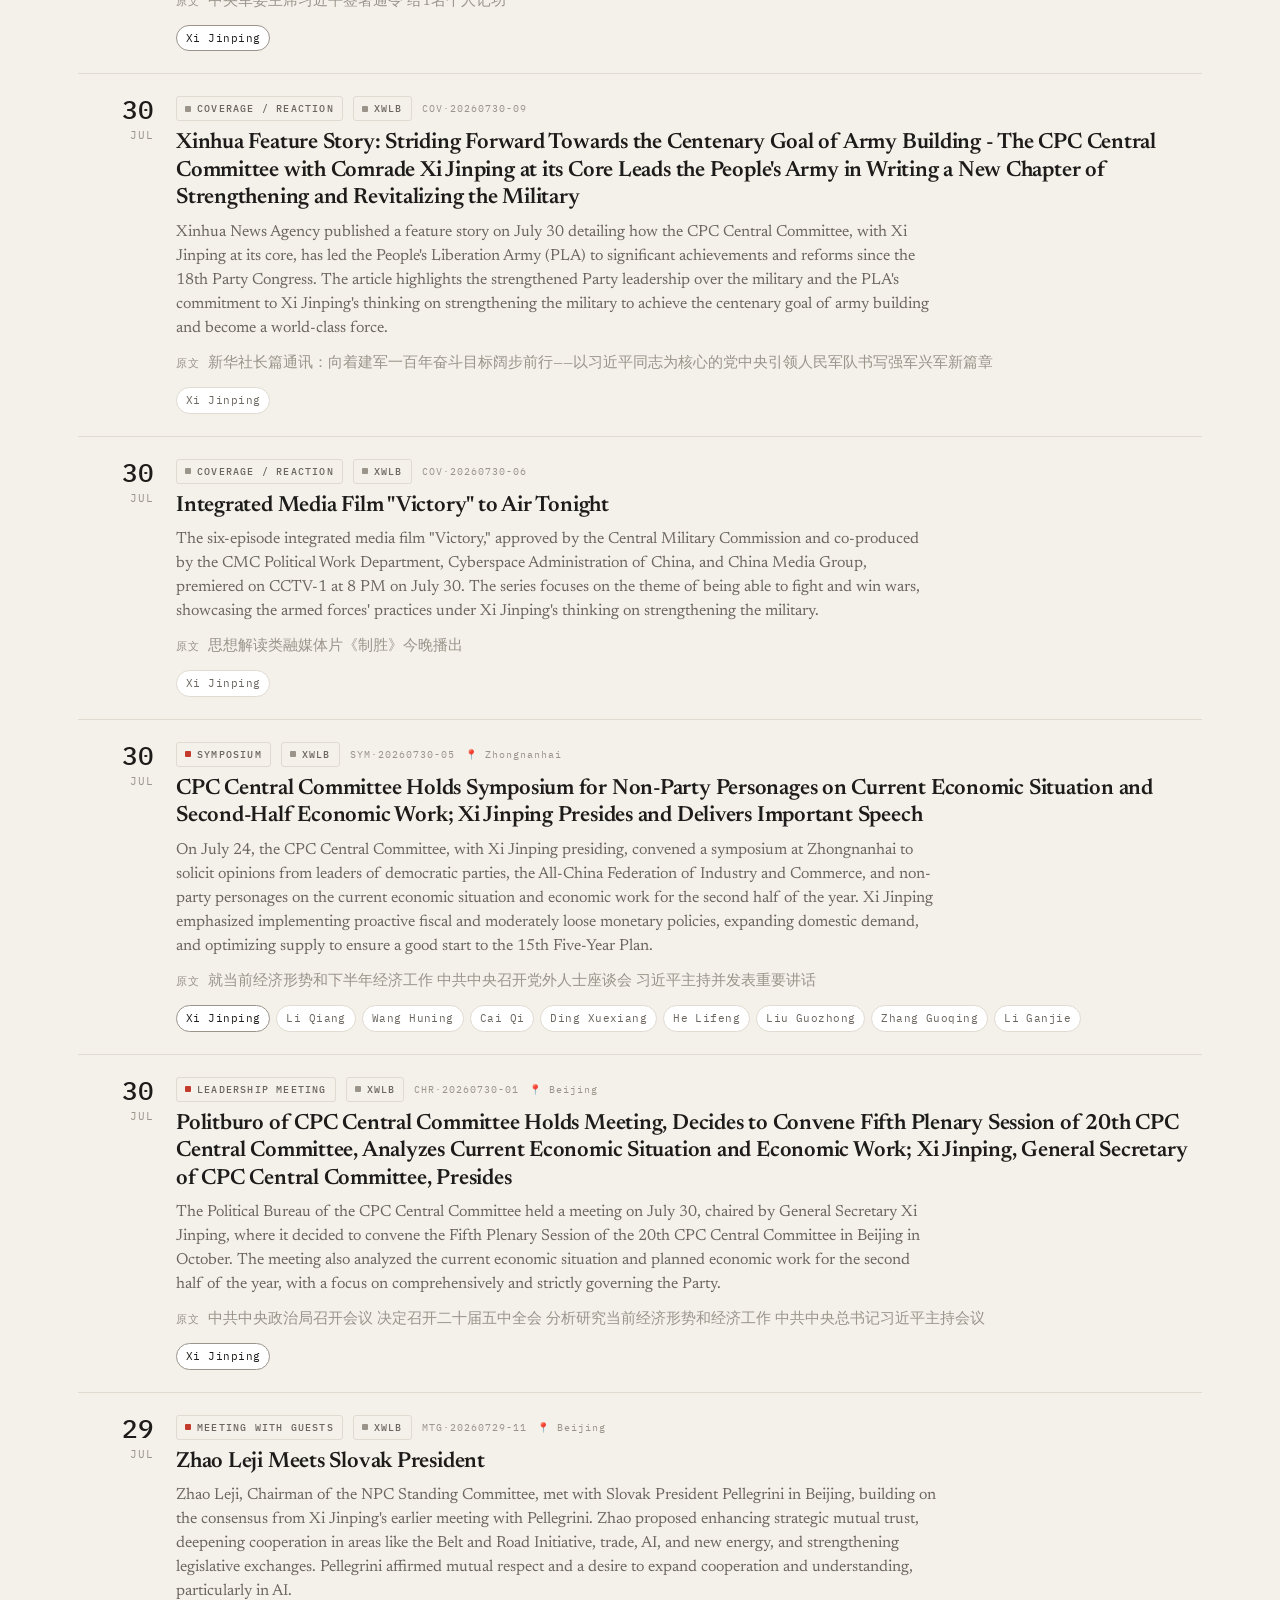
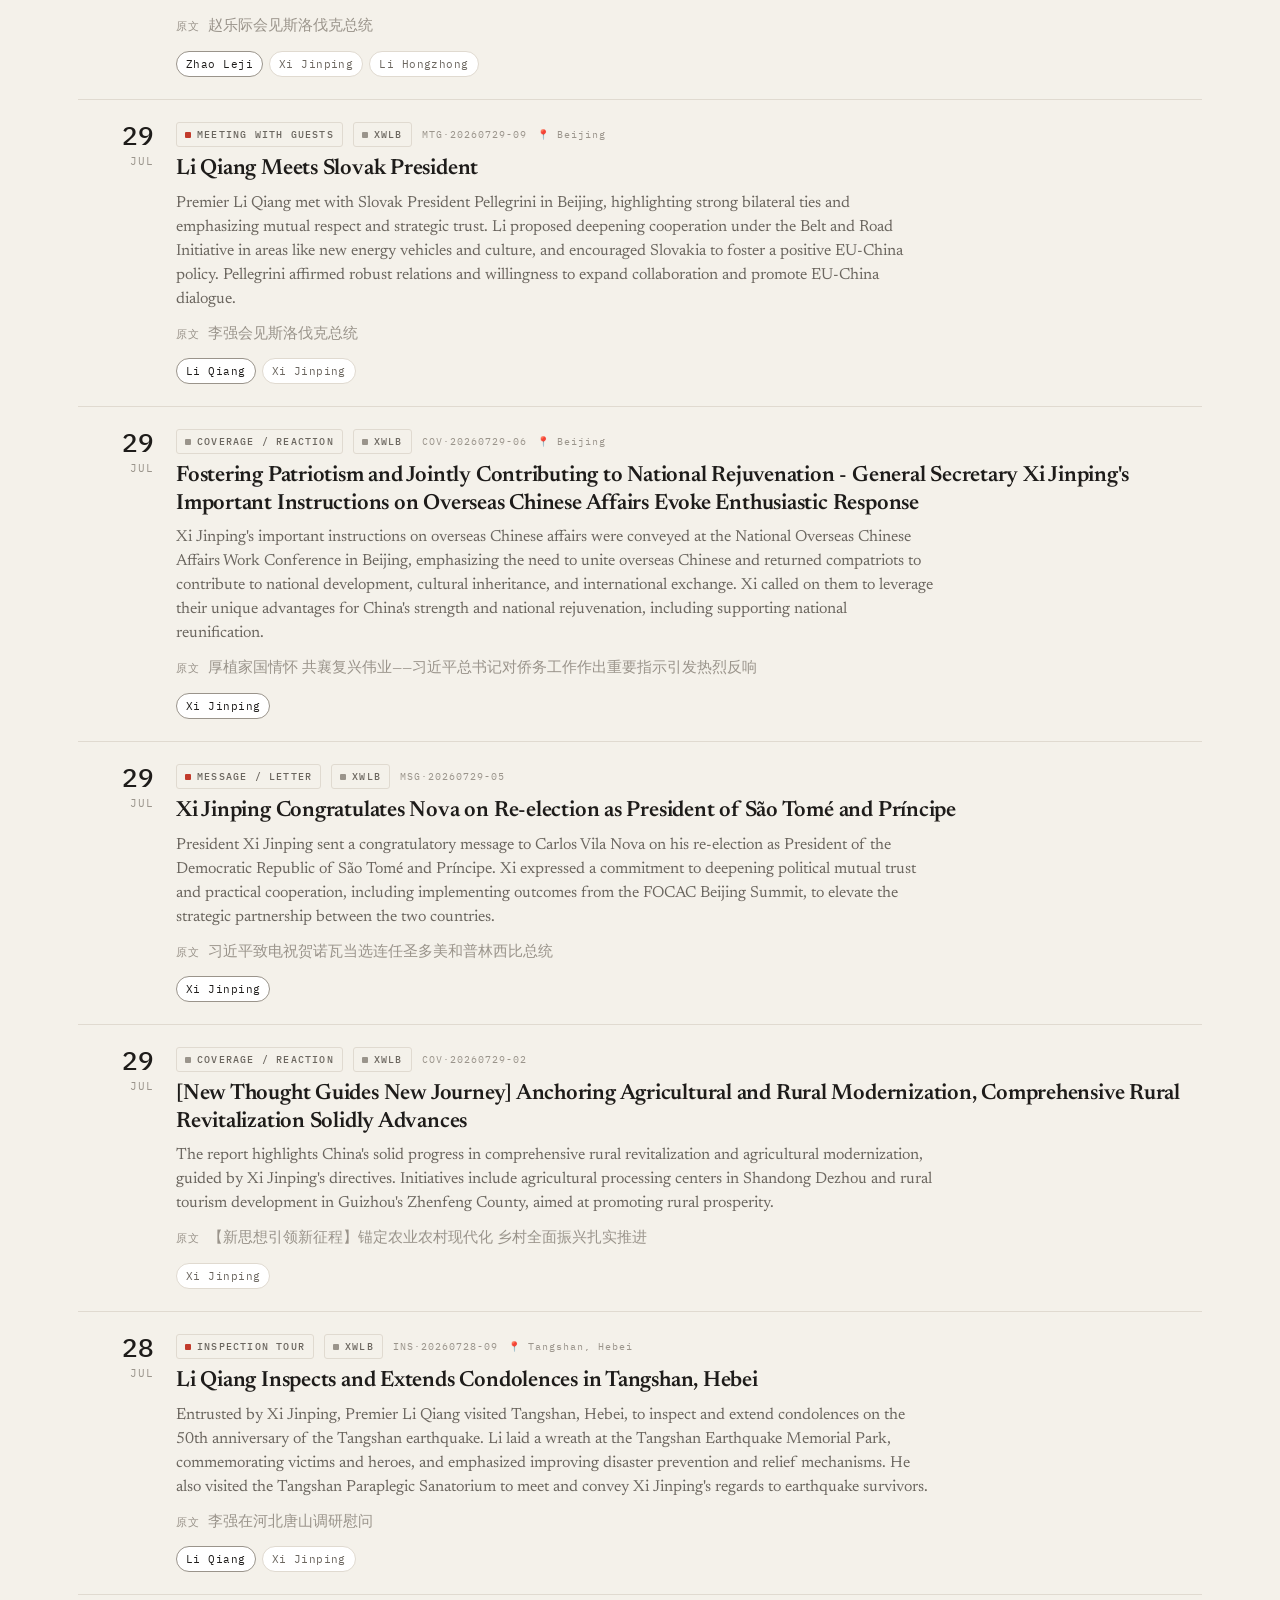
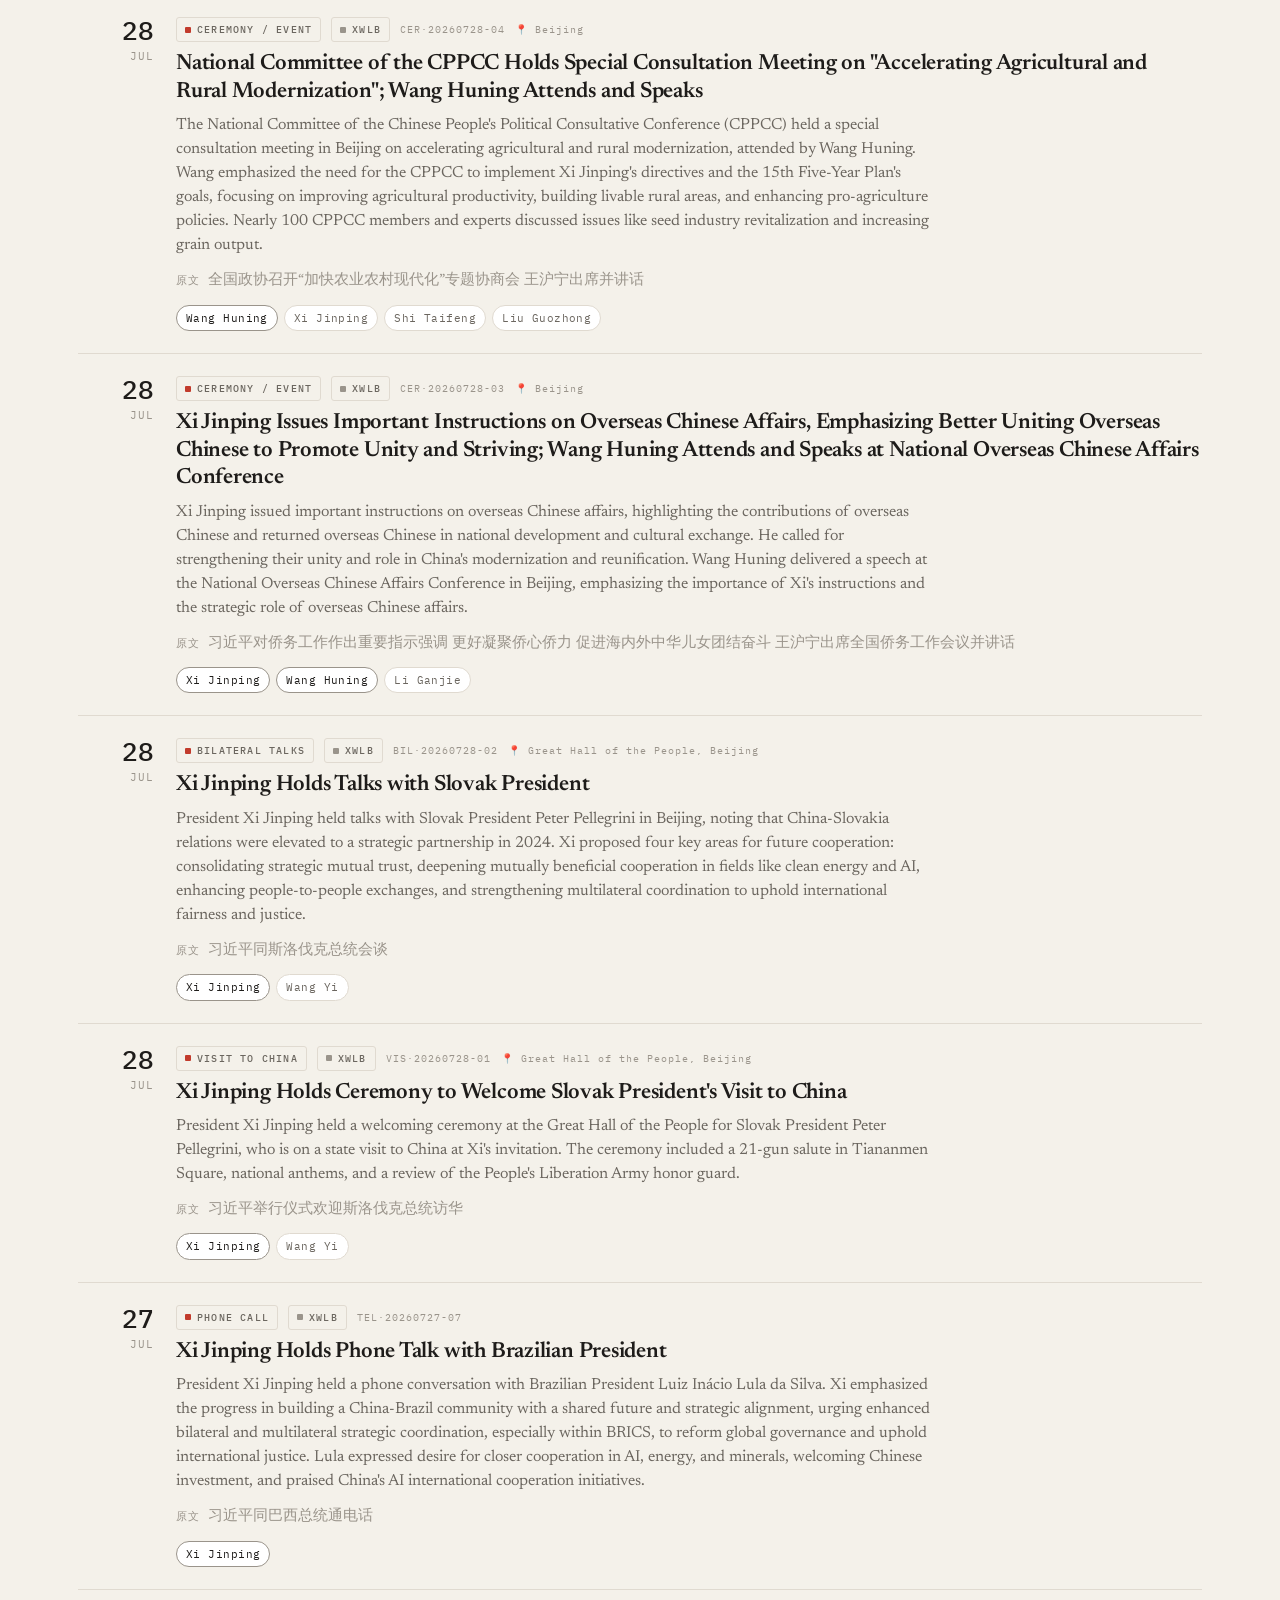
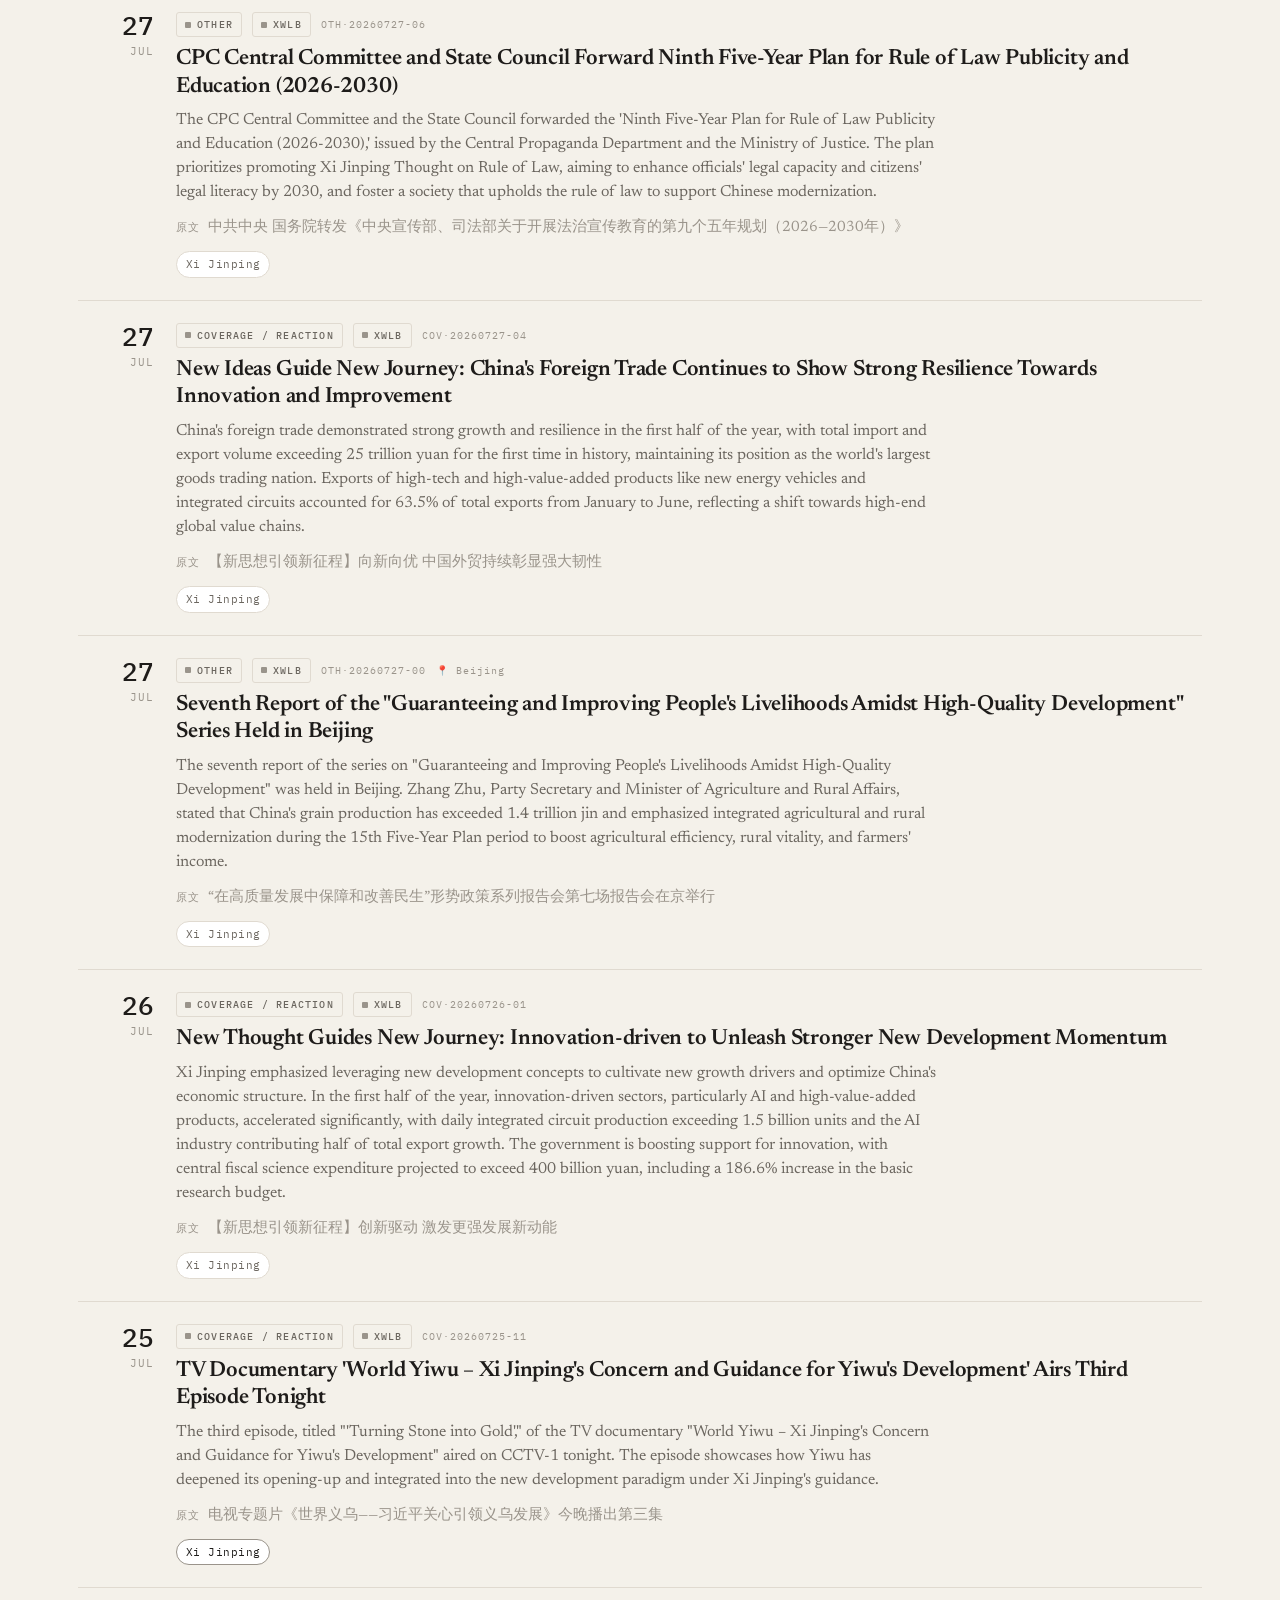
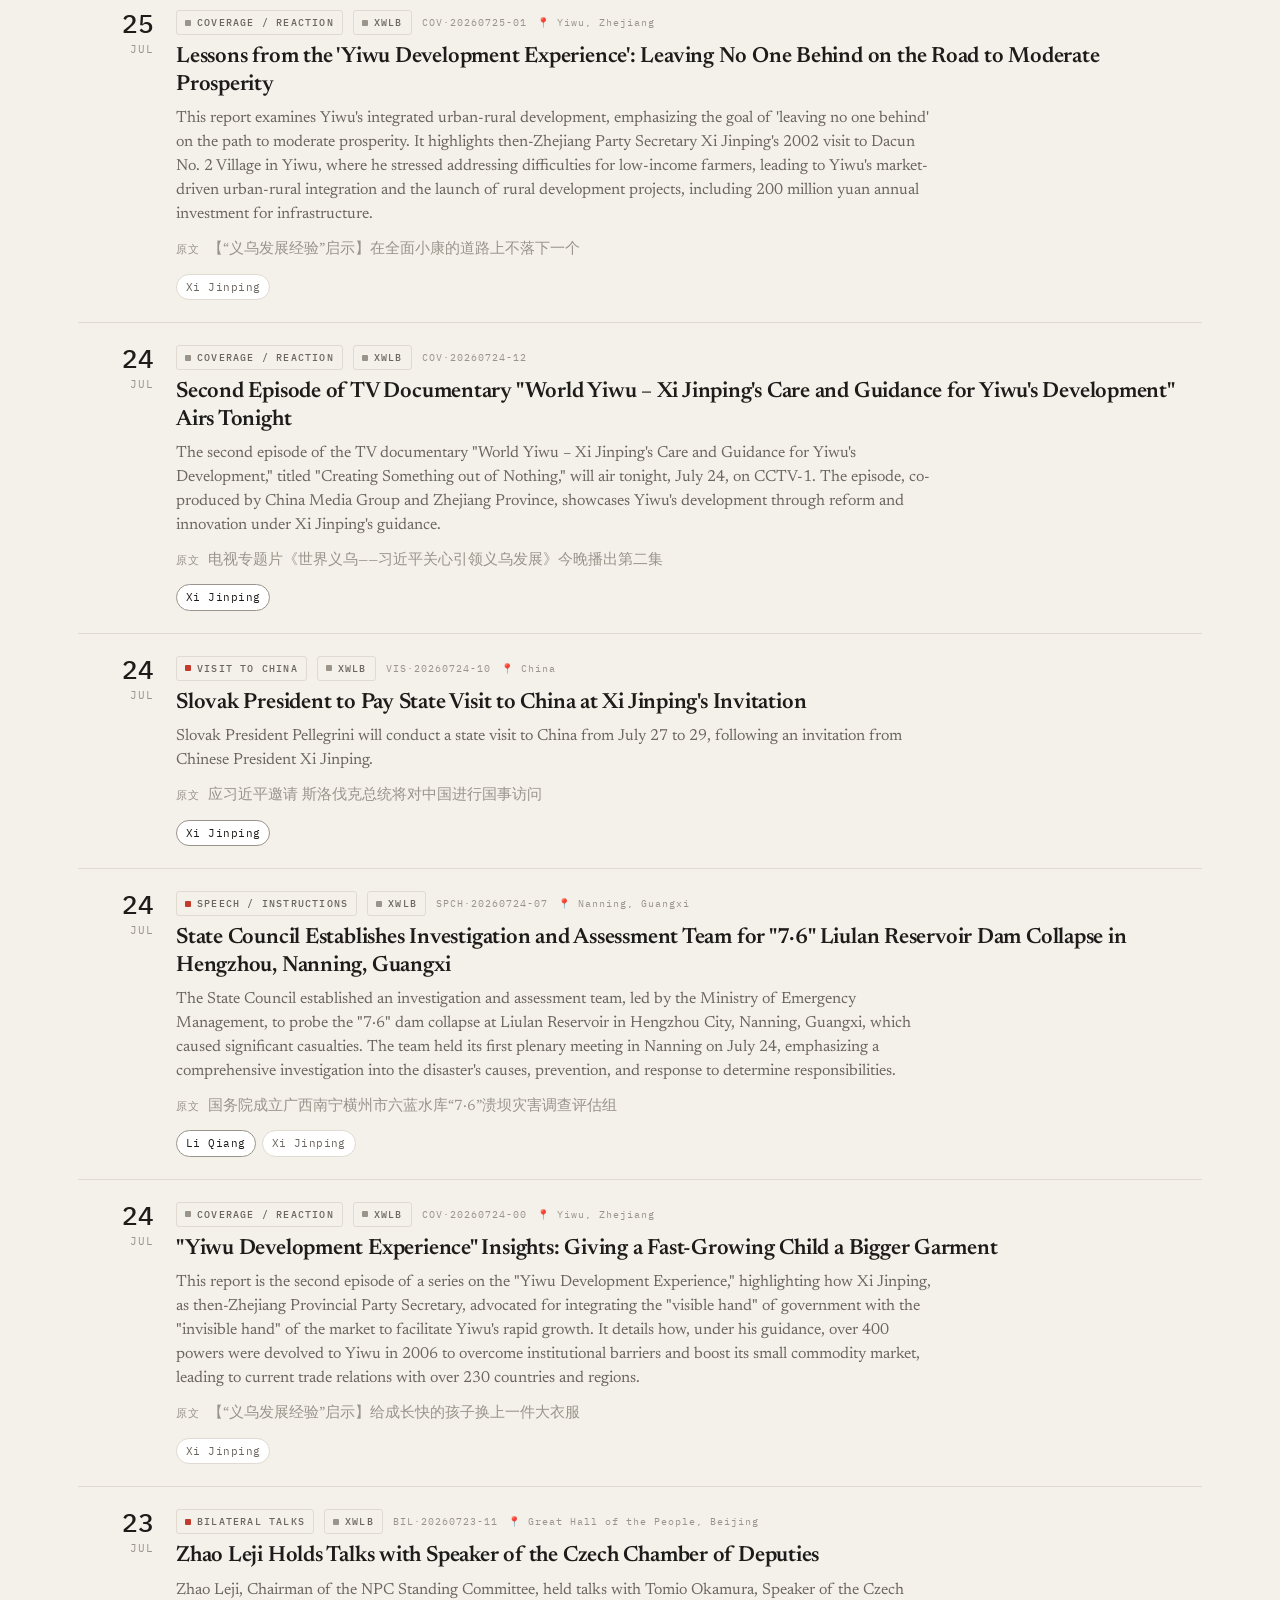
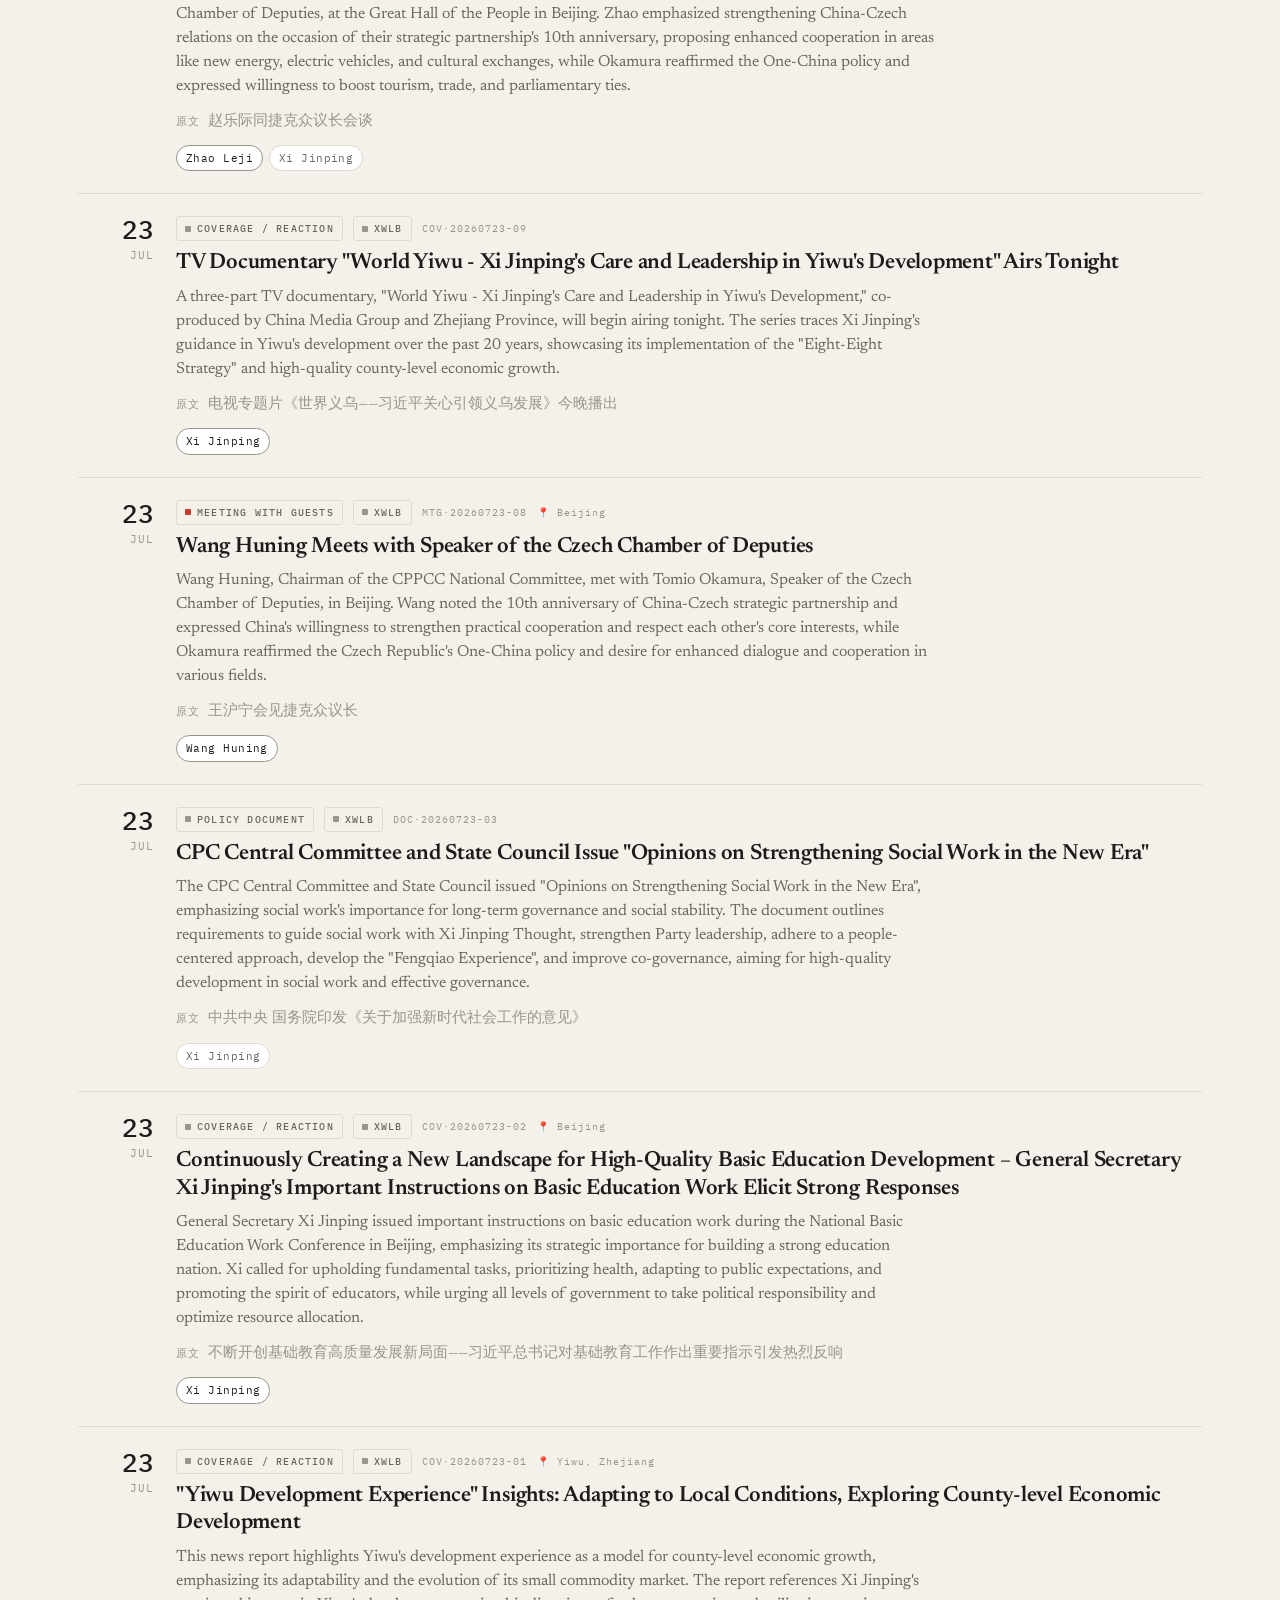
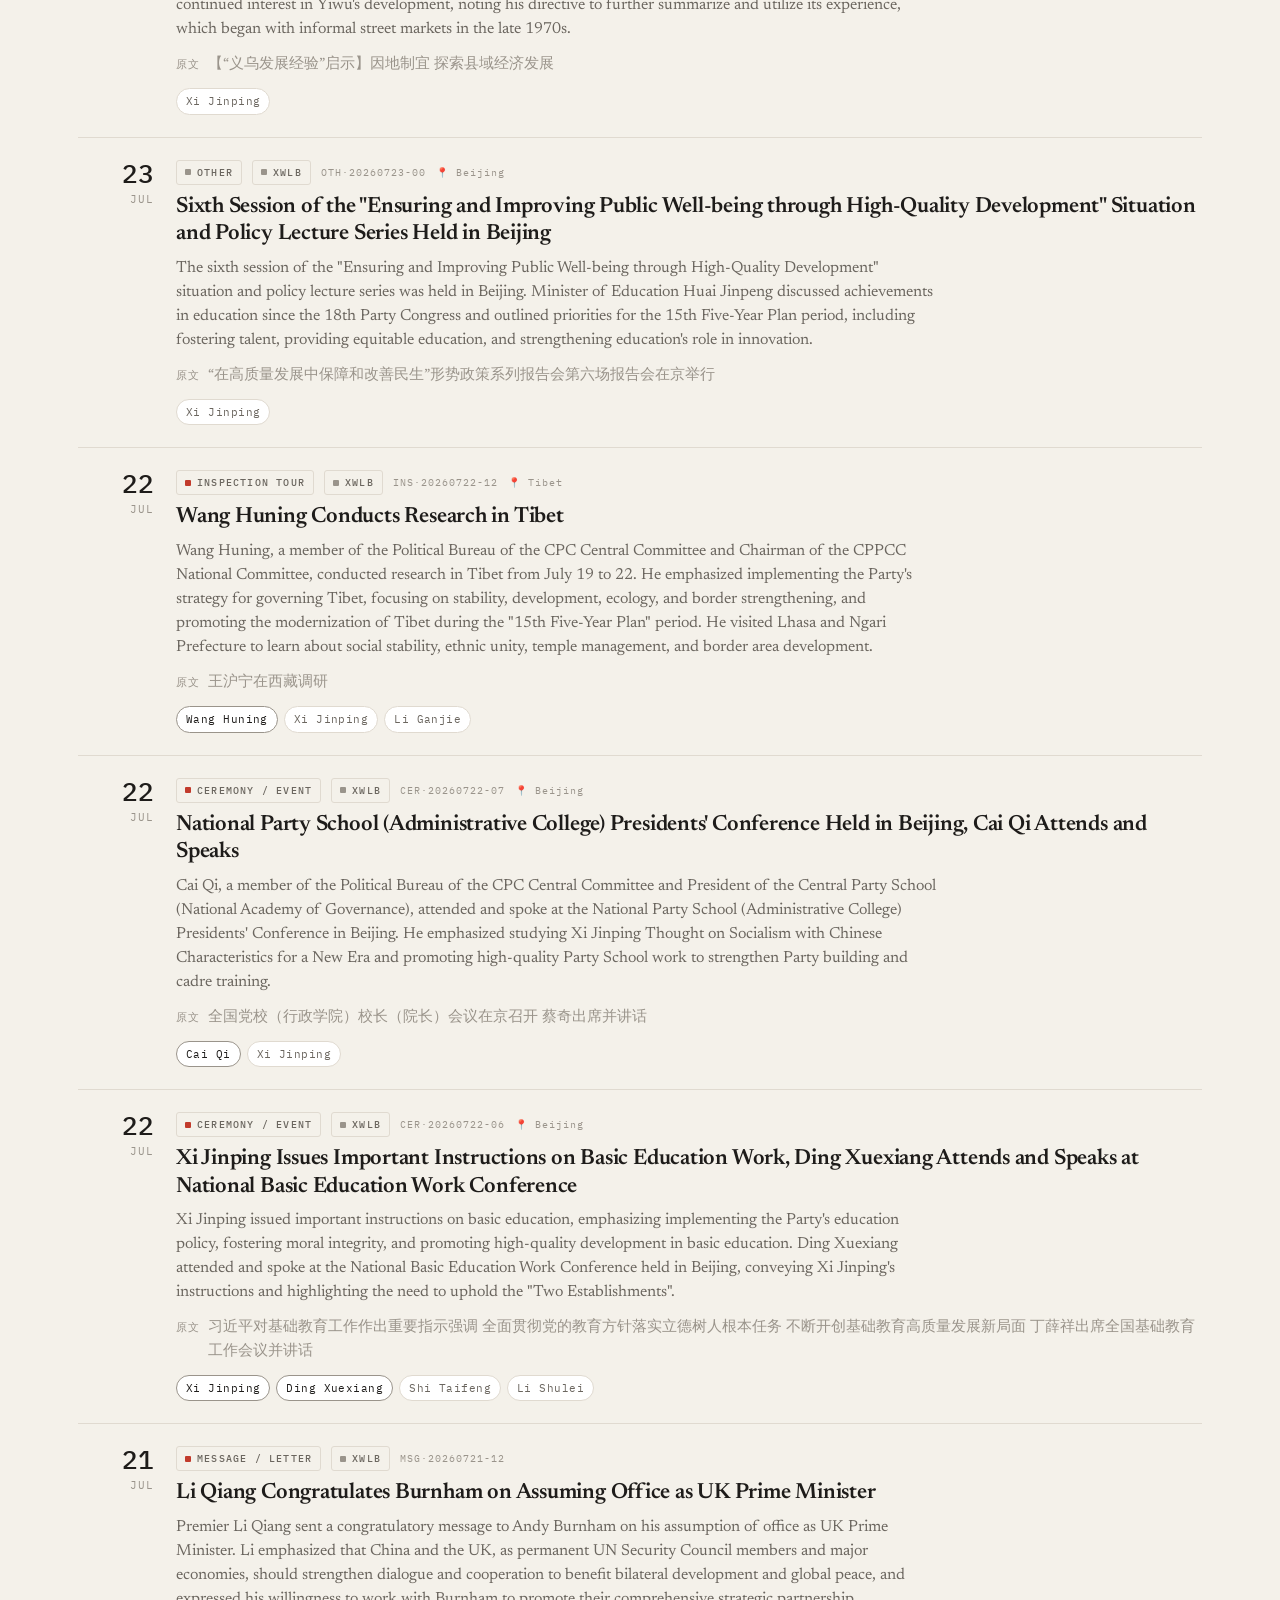
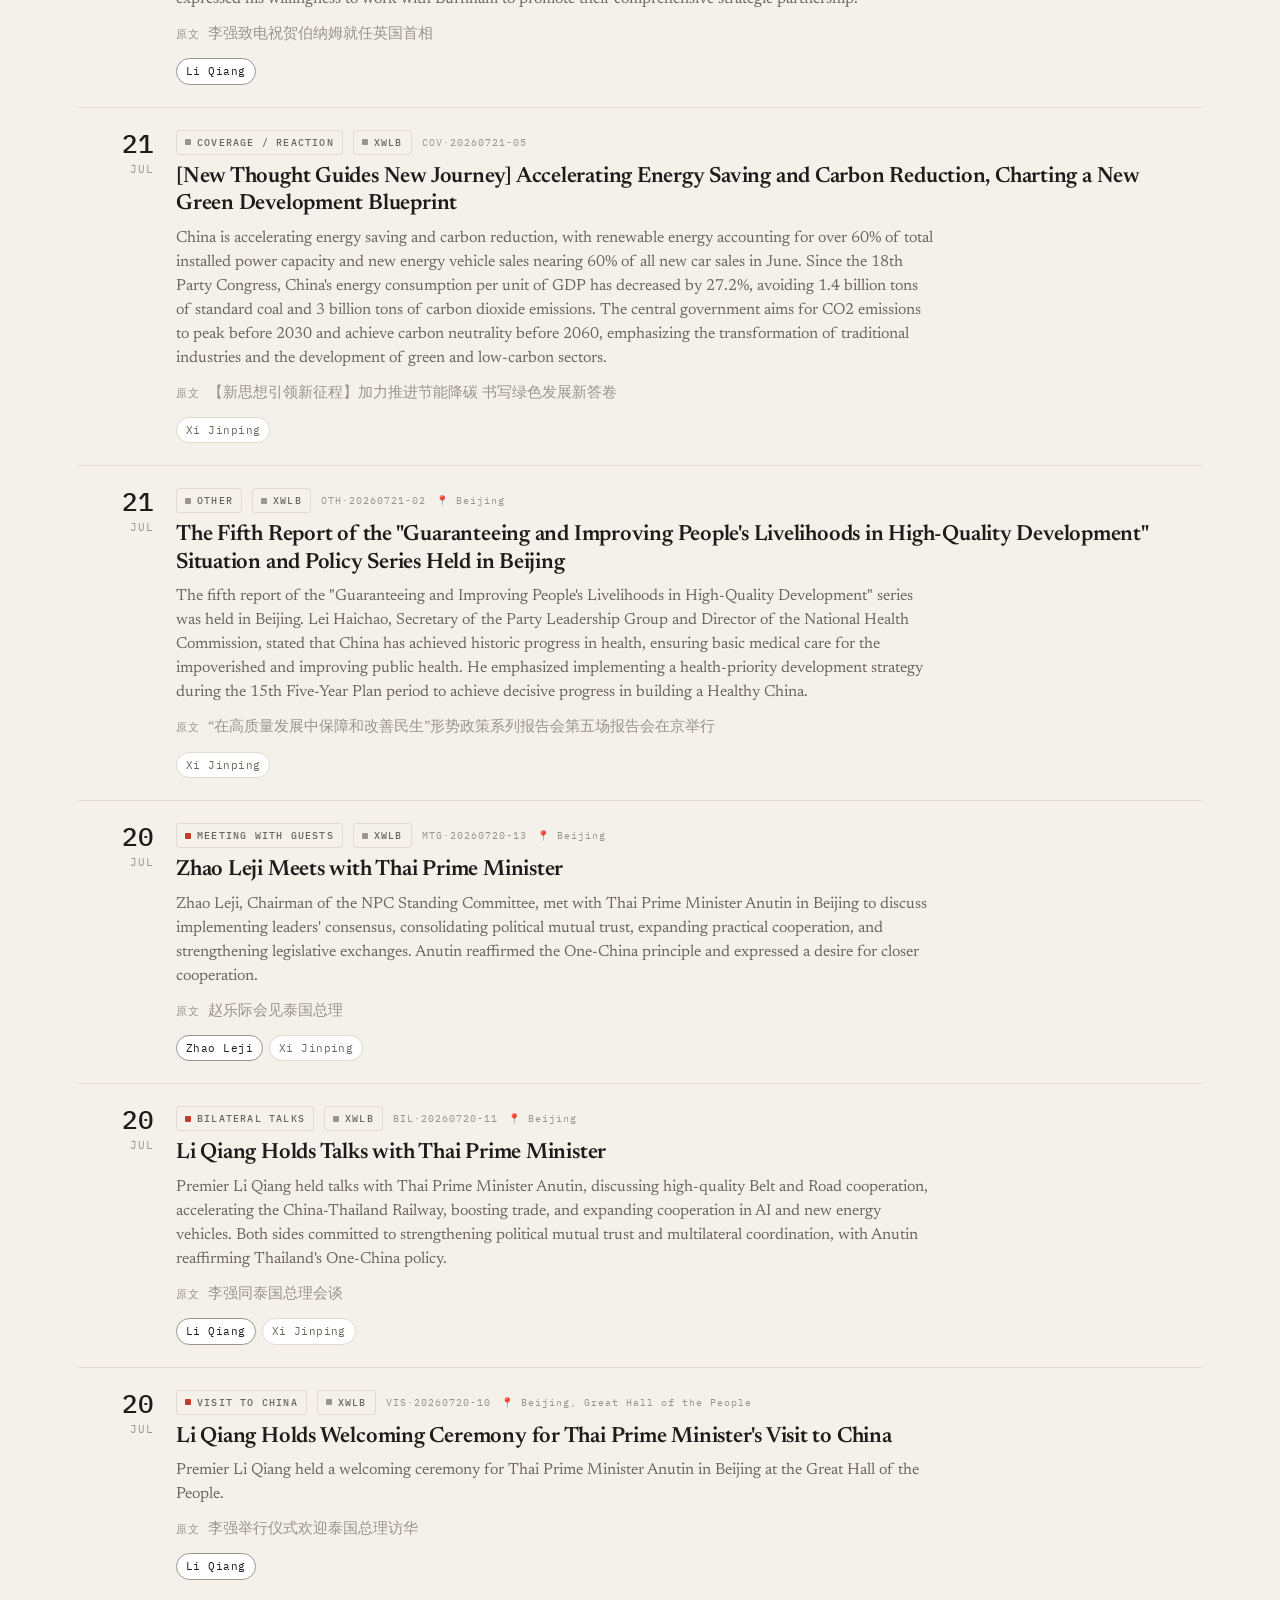
==== commit a0a80696: "Add People's Daily front-page scanning" ====
--- a/docs/index.html
+++ b/docs/index.html
@@ -4,8 +4,8 @@
 <meta charset="utf-8">
 <meta name="viewport" content="width=device-width, initial-scale=1">
 <meta name="robots" content="noindex, nofollow">
-<title>China Leadership Tracker — Xinwen Lianbo Database</title>
-<meta name="description" content="A searchable English-language database of Chinese leaders' public activities, meetings, and policy events, built daily from CCTV's Xinwen Lianbo news broadcast.">
+<title>China Leadership Tracker — Xinwen Lianbo + People's Daily Database</title>
+<meta name="description" content="A searchable English-language database of Chinese leaders' public activities, meetings, and policy events, built daily from CCTV's Xinwen Lianbo news broadcast and the People's Daily front page.">
 <link rel="icon" href="data:image/svg+xml,<svg xmlns=%22http://www.w3.org/2000/svg%22 viewBox=%220 0 100 100%22><text y=%22.9em%22 font-size=%2290%22>📺</text></svg>">
 <link rel="preconnect" href="https://fonts.googleapis.com">
 <link rel="preconnect" href="https://fonts.gstatic.com" crossorigin>
@@ -26,7 +26,7 @@
 <header class="site">
   <div class="bar">
     <div class="wordmark">
-      <b>CLT</b><span class="tag">_TRACKER</span><span class="zh">新闻联播数据库</span>
+      <b>CLT</b><span class="tag">_TRACKER</span><span class="zh">新闻联播·人民日报数据库</span>
     </div>
     <nav class="tabs">
       <button data-view="events" class="active">01·EVENTS</button>
@@ -44,13 +44,13 @@
 <!-- ================= EVENTS ================= -->
 <section id="view-events" class="view active">
   <div class="wrap hero">
-    <div class="kicker">XINWEN LIANBO DATABASE&nbsp;&nbsp;/&nbsp;&nbsp;39.9042°N 116.4074°E&nbsp;&nbsp;/&nbsp;&nbsp;EST. 2016-02</div>
+    <div class="kicker">XINWEN LIANBO + PEOPLE'S DAILY DATABASE&nbsp;&nbsp;/&nbsp;&nbsp;39.9042°N 116.4074°E&nbsp;&nbsp;/&nbsp;&nbsp;EST. 2016-02</div>
     <h1 class="display">China Leadership Tracker</h1>
-    <p class="lede">A structured, English-accessible record of Chinese leaders' public activities — meetings, inspections, and policy events — extracted daily from CCTV's <em>Xinwen Lianbo</em> evening broadcast.</p>
+    <p class="lede">A structured, English-accessible record of Chinese leaders' public activities — meetings, inspections, and policy events — extracted daily from CCTV's <em>Xinwen Lianbo</em> evening broadcast and the <em>People's Daily</em> front page.</p>
     <div class="stat-strip">
       <div class="stat"><div class="v" id="stat-events">—</div><div class="k">TOTAL EVENTS</div></div>
       <div class="stat"><div class="v" id="stat-leaders">—</div><div class="k">LEADERS TRACKED</div></div>
-      <div class="stat"><div class="v" id="stat-days">—</div><div class="k">BROADCAST DAYS</div></div>
+      <div class="stat"><div class="v" id="stat-days">—</div><div class="k">DAYS COVERED</div></div>
       <div class="stat"><div class="v accent">DAILY</div><div class="k">UPDATE CADENCE</div></div>
     </div>
   </div>
@@ -68,6 +68,12 @@
       <button class="switch-btn on" id="f-actor" title="Match events where the selected leader is a primary actor"><span class="sw"><i></i></span>AS PRIMARY ACTOR</button>
       <button class="switch-btn" id="f-mention" title="Match events where the selected leader is only mentioned in the body text"><span class="sw"><i></i></span>AS MENTIONED</button>
       <button class="switch-btn" id="f-fulltext" title="Search inside the original Chinese transcript text"><span class="sw"><i></i></span>FULL TEXT 原文</button>
+    </div>
+    <div class="row src-row">
+      <span class="lab">SOURCE</span>
+      <button class="switch-btn on" id="f-src-all" title="Events from both sources"><span class="sw"><i></i></span>ALL</button>
+      <button class="switch-btn" id="f-src-xwlb" title="CCTV Xinwen Lianbo only"><span class="sw"><i></i></span>XINWEN LIANBO</button>
+      <button class="switch-btn" id="f-src-rmrb" title="People's Daily front page only"><span class="sw"><i></i></span>PEOPLE'S DAILY</button>
     </div>
     <div class="count-line" id="result-count">LOADING…</div>
   </div>
@@ -114,7 +120,7 @@
   <div class="wrap hero">
     <div class="kicker">03 · CO-APPEARANCE GRAPH&nbsp;&nbsp;/&nbsp;&nbsp;ELITE PROXIMITY PROXY</div>
     <h1 class="display sub">Network</h1>
-    <p class="lede">Nodes are leaders sized by joint public appearances; a link means two figures appeared in the same <em>Xinwen Lianbo</em> item. Drag nodes to rearrange; click a node to isolate its connections; click the background to reset.</p>
+    <p class="lede">Nodes are leaders sized by joint public appearances; a link means two figures appeared in the same news item (a <em>Xinwen Lianbo</em> broadcast item or a <em>People's Daily</em> front-page article). Drag nodes to rearrange; click a node to isolate its connections; click the background to reset.</p>
     <div class="net-controls">
       <span class="lab">RANGE</span>
       <select class="ctl" id="n-year-from"></select>
@@ -122,6 +128,10 @@
       <span class="lab">MIN CO-APPEARANCES</span>
       <input type="number" class="ctl" id="n-min" value="5" min="1" max="200" style="width:76px">
       <button class="switch-btn on" id="n-mentions"><span class="sw"><i></i></span>INCLUDE MENTIONS</button>
+      <span class="lab">SOURCE</span>
+      <button class="switch-btn on" id="n-src-all" title="Both sources"><span class="sw"><i></i></span>ALL</button>
+      <button class="switch-btn" id="n-src-xwlb" title="Xinwen Lianbo only"><span class="sw"><i></i></span>XWLB</button>
+      <button class="switch-btn" id="n-src-rmrb" title="People's Daily only"><span class="sw"><i></i></span>RMRB</button>
       <span class="spacer"></span>
       <span class="lab" id="n-selected">FULL NETWORK</span>
     </div>
@@ -145,11 +155,11 @@
   </div>
   <div class="wrap prose">
     <h3>What this is</h3>
-    <p><em>Xinwen Lianbo</em> (新闻联播) is China's flagship 7 p.m. news program, simulcast nationally by CCTV. Its running order and wording are a curated official record of what the party-state wants known about its leaders: who met whom, who inspected what, which meetings were chaired, and which policy language was used. This site turns the full text of every broadcast since <b>February 2016</b> into a structured, searchable, English-accessible database, updated automatically every day.</p>
+    <p><em>Xinwen Lianbo</em> (新闻联播) is China's flagship 7 p.m. news program, simulcast nationally by CCTV. Its running order and wording are a curated official record of what the party-state wants known about its leaders: who met whom, who inspected what, which meetings were chaired, and which policy language was used. The <em>People's Daily</em> (人民日报) front page is the party-state's other daily record of leadership activity — the lead stories and their wording show what the center wants emphasized in print. This site turns the full text of every broadcast since <b>February 2016</b> and every People's Daily front page since <b>July 2026</b> into a structured, searchable, English-accessible database, updated automatically every day.</p>
 
     <h3>How it is built</h3>
     <ul>
-      <li><b>Collection.</b> Each day's transcript is downloaded from CCTV's public program pages shortly after broadcast.</li>
+      <li><b>Collection.</b> Each day's transcript is downloaded from CCTV's public program pages shortly after broadcast; the People's Daily front page is scanned from the official e-paper the same morning.</li>
       <li><b>Extraction.</b> Every news item is scanned against a roster of ~58 senior figures (Politburo members of the 18th–20th Central Committees, state leaders, and key ministers). Items are classified by rule into event types — meetings, bilateral talks, inspection tours, chaired meetings, phone calls, congratulatory messages, foreign trips, ceremonies, NPC/CPPCC deliberations, and more.</li>
       <li><b>Translation.</b> English titles and one-to-two-sentence analytic summaries are produced with a large language model and cached; the original Chinese text is always preserved and shown alongside.</li>
       <li><b>Network.</b> The co-appearance graph counts how often two roster figures appear in the same news item — a standard proxy for elite proximity used in scholarship on Chinese politics.</li>
@@ -160,16 +170,18 @@
       <li>The source is state media: coverage reflects official signaling, not the full universe of leadership activity. Absence from <em>Xinwen Lianbo</em> is itself a signal, but interpret it carefully.</li>
       <li>Event typing is rule-based on headline patterns; a small share of items are classified as <code>other</code> or <code>coverage</code> (thematic propaganda pieces that mention a leader without reporting an activity). The "activities only" filter excludes those.</li>
       <li>Name matching is by exact Chinese name; a leader mentioned by title only (e.g. 总书记 without 习近平) is not captured in that item.</li>
+      <li>People's Daily front-page rows are distinct from Xinwen Lianbo rows: the same activity can appear in both, and no cross-source deduplication is attempted — use the source filter to separate them. Front-page rows are all typed as <code>article</code> in v1.</li>
       <li>English summaries are machine-generated and should be checked against the Chinese original before quotation.</li>
     </ul>
 
     <h3>Source</h3>
     <ul>
       <li><a href="https://tv.cctv.com/lm/xwlb/" target="_blank" rel="noopener">CCTV Xinwen Lianbo official program page</a></li>
+      <li><a href="https://paper.people.com.cn/" target="_blank" rel="noopener">People's Daily e-paper (人民日报电子版)</a></li>
     </ul>
 
     <h3>Data access</h3>
-    <p>The underlying data is plain JSON, republished on every update: <code>data/index.json</code> (all events), <code>data/leaders.json</code> (roster), and <code>data/events-YYYY.json</code> (full Chinese text by year). Cite as "China Leadership Tracker, based on CCTV Xinwen Lianbo transcripts."</p>
+    <p>The underlying data is plain JSON, republished on every update: <code>data/index.json</code> (all events), <code>data/leaders.json</code> (roster), and <code>data/events-YYYY.json</code> (full Chinese text by year), plus <code>data/rmrb/index.json</code> and <code>data/rmrb/events-YYYY.json</code> for the People's Daily front page. Cite as "China Leadership Tracker, based on CCTV Xinwen Lianbo transcripts and People's Daily front pages."</p>
 
     <h3>Credits</h3>
     <p>Conceived, maintained by <a href="https://github.com/nelsonwang222" target="_blank" rel="noopener">Nelson Wang (@nelsonwang222)</a>, and co-worked with Claude's Fable 5.</p>
@@ -178,8 +190,8 @@
 
 <footer class="site">
   <div class="inner">
-    <span>SOURCE: CCTV XINWEN LIANBO · NOT AFFILIATED WITH CCTV · RESEARCH &amp; EDUCATIONAL USE</span>
-    <span id="footer-meta">DATA: data/index.json · leaders.json · events-YYYY.json</span>
+    <span>SOURCE: CCTV XINWEN LIANBO · PEOPLE'S DAILY FRONT PAGE · NOT AFFILIATED · RESEARCH &amp; EDUCATIONAL USE</span>
+    <span id="footer-meta">DATA: data/index.json · data/rmrb/index.json · leaders.json · events-YYYY.json · data/rmrb/events-YYYY.json</span>
   </div>
 </footer>
 
--- a/docs/style.css
+++ b/docs/style.css
@@ -118,6 +118,11 @@
   max-width: 1180px; margin: 0 auto; padding: 14px 28px;
   display: flex; align-items: center; gap: 12px; flex-wrap: wrap;
 }
+.filterbar .src-row { padding-top: 0; padding-bottom: 14px; }
+.filterbar .src-row .lab {
+  font-family: 'IBM Plex Mono', monospace; font-size: 11px;
+  letter-spacing: 0.1em; color: var(--faint); margin-right: 4px;
+}
 .search-wrap { position: relative; flex: 1; min-width: 240px; }
 .search-wrap .glyph {
   position: absolute; left: 13px; top: 50%; transform: translateY(-50%);
@@ -245,6 +250,8 @@
 }
 .chip i { width: 6px; height: 6px; border-radius: 1px; background: var(--faint); }
 .chip.act i { background: var(--accent); }
+.chip.src-rmrb { border-color: var(--accent); color: var(--accent); }
+.chip.src-rmrb i { background: var(--accent); }
 .code { font-family: 'IBM Plex Mono', monospace; font-size: 10px; letter-spacing: 0.1em; color: var(--faint); }
 
 .ev h3 {
